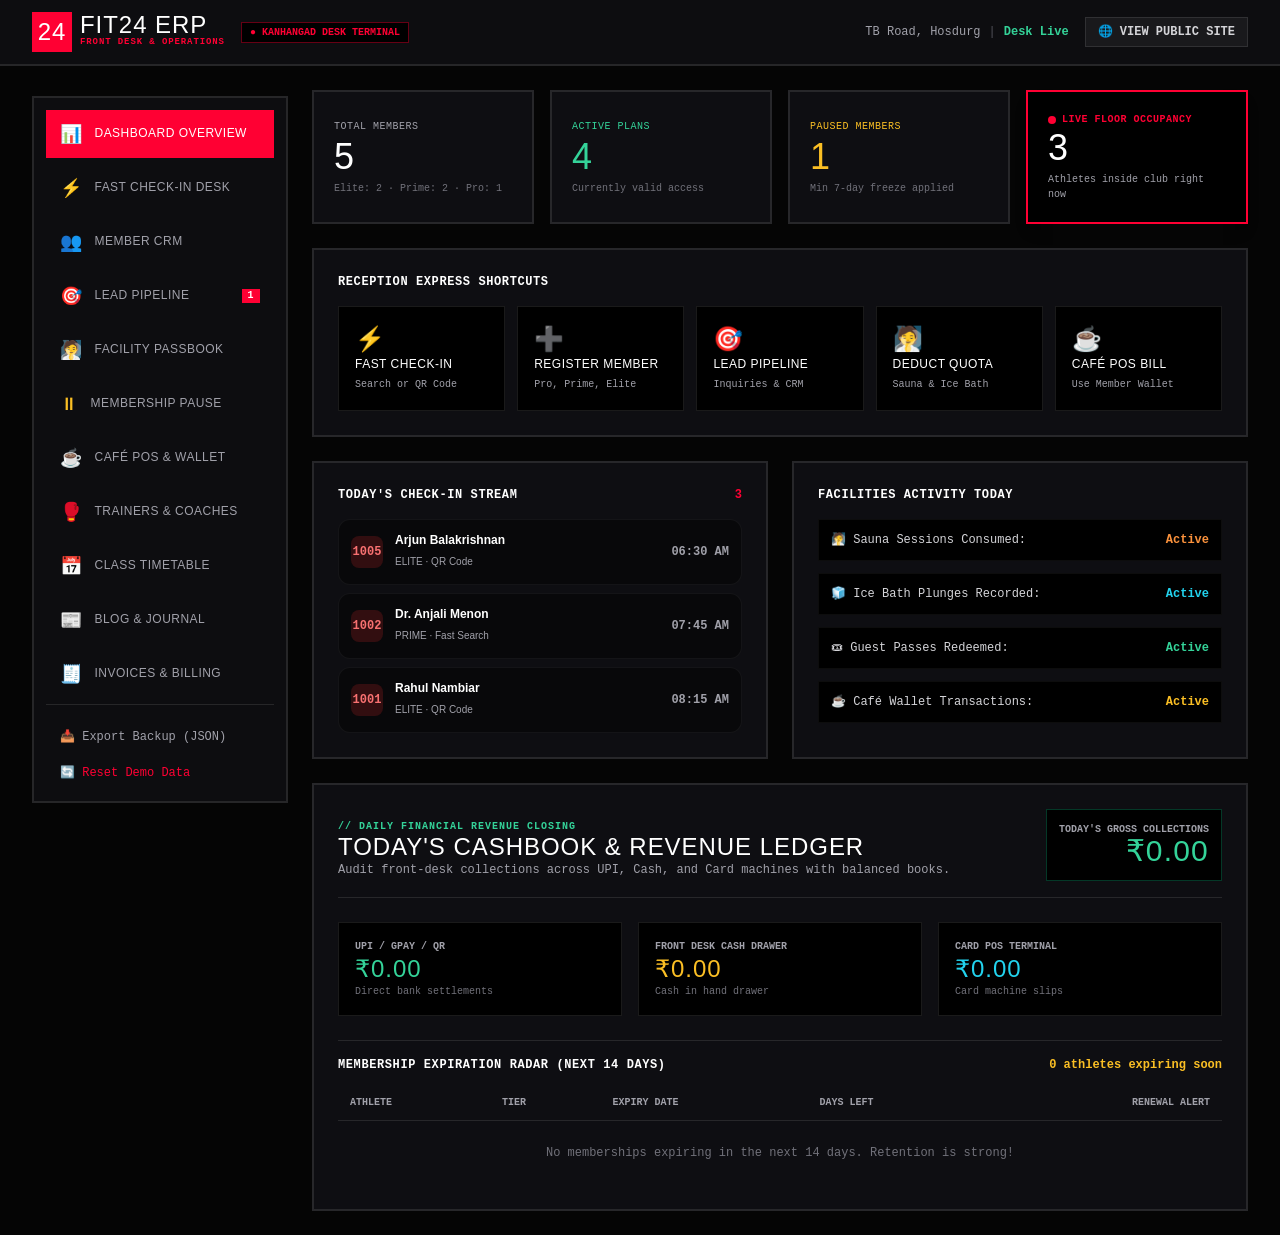
==== admin.html @ 52beb1c4 "feat: enterprise GMS modules with GST invoicing, member dossier, cashbook radar, and PWA" ====
<!DOCTYPE html>
<html lang="en">
<head>
  <meta charset="UTF-8">
  <meta name="viewport" content="width=device-width, initial-scale=1.0">
  <title>FIT24 Admin ERP | Front Desk & Client Management App</title>
  <!-- FIT24 Compiled Production Stylesheet (Gymbox Theme + Tailwind) -->
  <link rel="stylesheet" href="css/style.css">
</head>
<body class="bg-[#050505] text-zinc-100 antialiased selection:bg-[#ff0033] selection:text-white min-h-screen flex flex-col">

  <!-- TOP GYMBOX APP BAR -->
  <header class="bg-[#0d0d10] border-b-2 border-white/10 sticky top-0 z-40">
    <div class="max-w-7xl mx-auto px-4 sm:px-6 lg:px-8 h-16 flex items-center justify-between">
      
      <div class="flex items-center gap-4">
        <a href="admin.html" class="flex items-center gap-2 group">
          <div class="w-10 h-10 bg-[#ff0033] flex items-center justify-center font-gymbox text-2xl text-white group-hover:bg-white group-hover:text-black transition-all">
            24
          </div>
          <div>
            <span class="text-2xl font-gymbox tracking-wider text-white">FIT24 ERP</span>
            <span class="text-[9px] font-mono uppercase tracking-widest text-[#ff0033] block -mt-1 font-bold">FRONT DESK & OPERATIONS</span>
          </div>
        </a>
        <span class="hidden md:inline px-2 py-0.5 bg-black border border-[#ff0033]/40 text-[#ff0033] text-[10px] font-mono font-bold uppercase">
          ● KANHANGAD DESK TERMINAL
        </span>
      </div>

      <div class="flex items-center gap-4">
        <div class="hidden sm:flex items-center gap-2 text-xs font-mono text-zinc-400">
          <span>TB Road, Hosdurg</span>
          <span class="text-zinc-600">|</span>
          <span class="text-emerald-400 font-bold">Desk Live</span>
        </div>
        
        <a href="index.html" class="px-3 py-1.5 bg-white/5 hover:bg-[#ff0033] border border-white/10 text-xs font-mono font-bold uppercase text-zinc-300 hover:text-white transition-all flex items-center gap-1.5">
          <span>🌐 View Public Site</span>
        </a>
      </div>

    </div>
  </header>

  <!-- MAIN APP CONTAINER -->
  <div class="max-w-7xl mx-auto px-4 sm:px-6 lg:px-8 py-6 flex-1 w-full flex flex-col lg:flex-row gap-6">

    <!-- SIDEBAR NAVIGATION -->
    <aside class="w-full lg:w-64 flex-shrink-0">
      <div class="bg-[#0d0d10] border-2 border-white/10 p-3 space-y-1.5 sticky top-24">
        
        <button data-tab="tab-dashboard" class="admin-nav-btn w-full px-3.5 py-2.5 text-left text-xs font-gymbox text-base uppercase tracking-wider flex items-center gap-3 transition-all bg-[#ff0033] text-white">
          <span class="text-lg">📊</span>
          Dashboard Overview
        </button>

        <button data-tab="tab-checkin" class="admin-nav-btn w-full px-3.5 py-2.5 text-left text-xs font-gymbox text-base uppercase tracking-wider flex items-center gap-3 transition-all text-zinc-400 hover:bg-white/5 hover:text-white">
          <span class="text-lg text-emerald-400">⚡</span>
          Fast Check-In Desk
        </button>

        <button data-tab="tab-members" class="admin-nav-btn w-full px-3.5 py-2.5 text-left text-xs font-gymbox text-base uppercase tracking-wider flex items-center gap-3 transition-all text-zinc-400 hover:bg-white/5 hover:text-white">
          <span class="text-lg text-[#ff0033]">👥</span>
          Member CRM
        </button>

        <button data-tab="tab-leads" class="admin-nav-btn w-full px-3.5 py-2.5 text-left text-xs font-gymbox text-base uppercase tracking-wider flex items-center justify-between transition-all text-zinc-400 hover:bg-white/5 hover:text-white">
          <div class="flex items-center gap-3">
            <span class="text-lg text-rose-500">🎯</span>
            <span>Lead Pipeline</span>
          </div>
          <span id="nav-new-leads-badge" class="px-1.5 py-0.5 text-[10px] font-mono bg-[#ff0033] text-white font-bold hidden">0</span>
        </button>

        <button data-tab="tab-facilities" class="admin-nav-btn w-full px-3.5 py-2.5 text-left text-xs font-gymbox text-base uppercase tracking-wider flex items-center gap-3 transition-all text-zinc-400 hover:bg-white/5 hover:text-white">
          <span class="text-lg text-orange-400">🧖</span>
          Facility Passbook
        </button>

        <button data-tab="tab-pause" class="admin-nav-btn w-full px-3.5 py-2.5 text-left text-xs font-gymbox text-base uppercase tracking-wider flex items-center gap-3 transition-all text-zinc-400 hover:bg-white/5 hover:text-white">
          <span class="text-lg text-amber-400">⏸</span>
          Membership Pause
        </button>

        <button data-tab="tab-cafe" class="admin-nav-btn w-full px-3.5 py-2.5 text-left text-xs font-gymbox text-base uppercase tracking-wider flex items-center gap-3 transition-all text-zinc-400 hover:bg-white/5 hover:text-white">
          <span class="text-lg text-yellow-400">☕</span>
          Café POS & Wallet
        </button>

        <button data-tab="tab-trainers" class="admin-nav-btn w-full px-3.5 py-2.5 text-left text-xs font-gymbox text-base uppercase tracking-wider flex items-center gap-3 transition-all text-zinc-400 hover:bg-white/5 hover:text-white">
          <span class="text-lg text-red-500">🥊</span>
          Trainers & Coaches
        </button>

        <button data-tab="tab-classes" class="admin-nav-btn w-full px-3.5 py-2.5 text-left text-xs font-gymbox text-base uppercase tracking-wider flex items-center gap-3 transition-all text-zinc-400 hover:bg-white/5 hover:text-white">
          <span class="text-lg text-cyan-400">📅</span>
          Class Timetable
        </button>

        <button data-tab="tab-blog" class="admin-nav-btn w-full px-3.5 py-2.5 text-left text-xs font-gymbox text-base uppercase tracking-wider flex items-center gap-3 transition-all text-zinc-400 hover:bg-white/5 hover:text-white">
          <span class="text-lg text-purple-400">📰</span>
          Blog & Journal
        </button>

        <button data-tab="tab-invoices" class="admin-nav-btn w-full px-3.5 py-2.5 text-left text-xs font-gymbox text-base uppercase tracking-wider flex items-center gap-3 transition-all text-zinc-400 hover:bg-white/5 hover:text-white">
          <span class="text-lg text-emerald-400">🧾</span>
          Invoices & Billing
        </button>

        <div class="pt-4 border-t border-white/10 space-y-1">
          <button id="export-storage-btn" class="w-full px-3.5 py-2 text-left text-xs font-mono text-zinc-400 hover:text-white hover:bg-white/5 flex items-center gap-2">
            📥 Export Backup (JSON)
          </button>
          <button id="reset-storage-btn" class="w-full px-3.5 py-2 text-left text-xs font-mono text-[#ff0033] hover:text-white hover:bg-[#ff0033]/20 flex items-center gap-2">
            🔄 Reset Demo Data
          </button>
        </div>

      </div>
    </aside>

    <!-- MAIN CONTENT AREA -->
    <main class="flex-1 min-w-0">

      <!-- ================= 1. TAB: DASHBOARD OVERVIEW ================= -->
      <section id="tab-dashboard" class="admin-tab-panel space-y-6">
        
        <!-- Live Counters -->
        <div class="grid grid-cols-2 md:grid-cols-4 gap-4">
          <div class="bg-[#0e0e12] border-2 border-white/10 p-5">
            <span class="text-[10px] uppercase font-mono tracking-wider text-zinc-400">Total Members</span>
            <div id="metric-total-members" class="text-4xl font-gymbox text-white mt-1">0</div>
            <div id="metric-tier-breakdown" class="text-[10px] text-zinc-500 font-mono mt-2">Loading...</div>
          </div>

          <div class="bg-[#0e0e12] border-2 border-white/10 p-5">
            <span class="text-[10px] uppercase font-mono tracking-wider text-emerald-400">Active Plans</span>
            <div id="metric-active-members" class="text-4xl font-gymbox text-emerald-400 mt-1">0</div>
            <div class="text-[10px] text-zinc-500 font-mono mt-2">Currently valid access</div>
          </div>

          <div class="bg-[#0e0e12] border-2 border-white/10 p-5">
            <span class="text-[10px] uppercase font-mono tracking-wider text-amber-400">Paused Members</span>
            <div id="metric-paused-members" class="text-4xl font-gymbox text-amber-400 mt-1">0</div>
            <div class="text-[10px] text-zinc-500 font-mono mt-2">Min 7-day freeze applied</div>
          </div>

          <div class="bg-black border-2 border-[#ff0033] p-5 shadow-lg">
            <span class="text-[10px] uppercase font-mono tracking-wider text-[#ff0033] flex items-center gap-1.5 font-bold">
              <span class="w-2 h-2 rounded-full bg-[#ff0033] animate-ping"></span> Live Floor Occupancy
            </span>
            <div id="metric-live-occupancy" class="text-4xl font-gymbox text-white mt-1">0</div>
            <div class="text-[10px] text-zinc-400 font-mono mt-2">Athletes inside club right now</div>
          </div>
        </div>

        <!-- Quick Front Desk Actions -->
        <div class="bg-[#0e0e12] border-2 border-white/10 p-6">
          <h4 class="text-xs font-mono font-bold uppercase tracking-wider text-white mb-4">RECEPTION EXPRESS SHORTCUTS</h4>
          <div class="grid grid-cols-2 sm:grid-cols-5 gap-3">
            <button onclick="document.querySelector('[data-tab=tab-checkin]').click()" 
                    class="p-4 bg-black hover:bg-[#ff0033] border border-white/10 hover:border-[#ff0033] text-left transition-all group">
              <span class="text-2xl block mb-1">⚡</span>
              <span class="text-xs font-gymbox text-base uppercase text-white block">Fast Check-In</span>
              <span class="text-[10px] text-zinc-400 group-hover:text-white font-mono">Search or QR Code</span>
            </button>

            <button onclick="document.getElementById('open-add-member-modal').click()" 
                    class="p-4 bg-black hover:bg-[#ff0033] border border-white/10 hover:border-[#ff0033] text-left transition-all group">
              <span class="text-2xl block mb-1">➕</span>
              <span class="text-xs font-gymbox text-base uppercase text-white block">Register Member</span>
              <span class="text-[10px] text-zinc-400 group-hover:text-white font-mono">Pro, Prime, Elite</span>
            </button>

            <button onclick="document.querySelector('[data-tab=tab-leads]').click()" 
                    class="p-4 bg-black hover:bg-[#ff0033] border border-white/10 hover:border-[#ff0033] text-left transition-all group">
              <span class="text-2xl block mb-1">🎯</span>
              <span class="text-xs font-gymbox text-base uppercase text-white block">Lead Pipeline</span>
              <span class="text-[10px] text-zinc-400 group-hover:text-white font-mono">Inquiries & CRM</span>
            </button>

            <button onclick="document.querySelector('[data-tab=tab-facilities]').click()" 
                    class="p-4 bg-black hover:bg-[#ff0033] border border-white/10 hover:border-[#ff0033] text-left transition-all group">
              <span class="text-2xl block mb-1">🧖</span>
              <span class="text-xs font-gymbox text-base uppercase text-white block">Deduct Quota</span>
              <span class="text-[10px] text-zinc-400 group-hover:text-white font-mono">Sauna & Ice Bath</span>
            </button>

            <button onclick="document.querySelector('[data-tab=tab-cafe]').click()" 
                    class="p-4 bg-black hover:bg-[#ff0033] border border-white/10 hover:border-[#ff0033] text-left transition-all group">
              <span class="text-2xl block mb-1">☕</span>
              <span class="text-xs font-gymbox text-base uppercase text-white block">Café POS Bill</span>
              <span class="text-[10px] text-zinc-400 group-hover:text-white font-mono">Use Member Wallet</span>
            </button>
          </div>
        </div>

        <!-- Today's Activity Feed & Facility Counters -->
        <div class="grid grid-cols-1 md:grid-cols-2 gap-6">
          <div class="bg-[#0e0e12] border-2 border-white/10 p-6">
            <div class="flex items-center justify-between mb-4">
              <h4 class="text-xs font-mono font-bold uppercase tracking-wider text-white">TODAY'S CHECK-IN STREAM</h4>
              <span id="metric-today-checkins" class="text-xs font-mono font-bold text-[#ff0033]">0 entries</span>
            </div>
            <div id="dashboard-recent-feed" class="space-y-2">
              <!-- Rendered by admin.js -->
            </div>
          </div>

          <div class="bg-[#0e0e12] border-2 border-white/10 p-6">
            <h4 class="text-xs font-mono font-bold uppercase tracking-wider text-white mb-4">FACILITIES ACTIVITY TODAY</h4>
            <div class="space-y-3 font-mono text-xs">
              <div class="p-3 bg-black border border-white/5 flex items-center justify-between">
                <span class="text-zinc-300">🧖 Sauna Sessions Consumed:</span>
                <span class="font-bold text-orange-400">Active</span>
              </div>
              <div class="p-3 bg-black border border-white/5 flex items-center justify-between">
                <span class="text-zinc-300">🧊 Ice Bath Plunges Recorded:</span>
                <span class="font-bold text-cyan-400">Active</span>
              </div>
              <div class="p-3 bg-black border border-white/5 flex items-center justify-between">
                <span class="text-zinc-300">🎟 Guest Passes Redeemed:</span>
                <span class="font-bold text-emerald-400">Active</span>
              </div>
              <div class="p-3 bg-black border border-white/5 flex items-center justify-between">
                <span class="text-zinc-300">☕ Café Wallet Transactions:</span>
                <span class="font-bold text-amber-400">Active</span>
              </div>
            </div>
          </div>
        </div>

        <!-- DAILY CASHBOOK LEDGER & CHURN RADAR -->
        <div class="bg-[#0e0e12] border-2 border-white/10 p-6 space-y-6">
          <div class="flex flex-col sm:flex-row sm:items-center justify-between gap-4 border-b border-white/10 pb-4">
            <div>
              <span class="text-[10px] font-mono font-bold text-emerald-400 uppercase tracking-widest">// DAILY FINANCIAL REVENUE CLOSING</span>
              <h3 class="text-2xl font-gymbox text-white">TODAY'S CASHBOOK & REVENUE LEDGER</h3>
              <p class="text-xs text-zinc-400 font-mono mt-1">Audit front-desk collections across UPI, Cash, and Card machines with balanced books.</p>
            </div>
            <div class="bg-black border border-emerald-500/30 p-3 text-right">
              <span class="text-[10px] font-mono text-zinc-400 uppercase block font-bold">Today's Gross Collections</span>
              <span id="cashbook-today-gross" class="text-3xl font-gymbox text-emerald-400">₹0.00</span>
            </div>
          </div>

          <div class="grid grid-cols-1 sm:grid-cols-3 gap-4 font-mono">
            <div class="bg-black border border-white/10 p-4">
              <div class="text-[10px] uppercase text-zinc-400 font-bold">UPI / GPay / QR</div>
              <div id="cashbook-today-upi" class="text-2xl font-gymbox text-emerald-400 mt-1">₹0.00</div>
              <div class="text-[10px] text-zinc-500 mt-1">Direct bank settlements</div>
            </div>
            <div class="bg-black border border-white/10 p-4">
              <div class="text-[10px] uppercase text-zinc-400 font-bold">Front Desk Cash Drawer</div>
              <div id="cashbook-today-cash" class="text-2xl font-gymbox text-amber-400 mt-1">₹0.00</div>
              <div class="text-[10px] text-zinc-500 mt-1">Cash in hand drawer</div>
            </div>
            <div class="bg-black border border-white/10 p-4">
              <div class="text-[10px] uppercase text-zinc-400 font-bold">Card POS Terminal</div>
              <div id="cashbook-today-card" class="text-2xl font-gymbox text-cyan-400 mt-1">₹0.00</div>
              <div class="text-[10px] text-zinc-500 mt-1">Card machine slips</div>
            </div>
          </div>

          <!-- Membership Expiration Radar (Next 14 Days) -->
          <div class="pt-4 border-t border-white/10 space-y-3">
            <div class="flex items-center justify-between">
              <h4 class="text-xs font-mono font-bold uppercase tracking-wider text-white">MEMBERSHIP EXPIRATION RADAR (NEXT 14 DAYS)</h4>
              <span id="expiring-members-count" class="text-xs font-mono text-amber-400 font-bold">0 athletes expiring</span>
            </div>

            <div class="overflow-x-auto">
              <table class="w-full text-left font-mono">
                <thead>
                  <tr class="border-b border-white/10 text-[10px] uppercase text-zinc-400">
                    <th class="py-2.5 px-3">Athlete</th>
                    <th class="py-2.5 px-3">Tier</th>
                    <th class="py-2.5 px-3">Expiry Date</th>
                    <th class="py-2.5 px-3">Days Left</th>
                    <th class="py-2.5 px-3 text-right">Renewal Alert</th>
                  </tr>
                </thead>
                <tbody id="expiring-members-tbody">
                  <!-- Rendered dynamically by admin.js -->
                </tbody>
              </table>
            </div>
          </div>
        </div>

      </section>

      <!-- ================= 2. TAB: EXPRESS CHECK-IN DESK ================= -->
      <section id="tab-checkin" class="admin-tab-panel hidden space-y-6">
        <div class="bg-[#0e0e12] border-2 border-[#ff0033] p-6">
          <div class="flex flex-col md:flex-row md:items-center justify-between gap-4 mb-6">
            <div>
              <span class="text-[10px] font-mono font-bold text-[#ff0033] uppercase">// RECEPTION ENTRY DESK</span>
              <h3 class="text-3xl font-gymbox text-white">EXPRESS ATHLETE CHECK-IN</h3>
            </div>
            <div class="flex items-center gap-2">
              <button id="open-camera-scanner-btn" onclick="window.openCameraScanner()" class="px-4 py-2.5 bg-[#ff0033] hover:bg-white hover:text-black text-xs font-mono font-bold uppercase transition-all flex items-center gap-1.5 text-white">
                <span>📷</span> Live Camera Scan
              </button>
              <button id="simulate-qr-btn" class="px-4 py-2.5 bg-black hover:bg-white hover:text-black border border-white/20 text-xs font-mono font-bold uppercase transition-all">
                ⚡ Quick Code Scan
              </button>
            </div>
          </div>

          <div class="relative mb-4">
            <input id="checkin-search-input" type="text" placeholder="Search by Athlete Name, Phone Number, or Code (e.g. F24-1001)..." 
                   class="w-full bg-black border-2 border-white/20 px-5 py-4 text-base text-white focus:outline-none focus:border-[#ff0033] font-mono">
            <div id="checkin-suggestions" class="absolute top-full left-0 right-0 mt-2 bg-[#121217] border-2 border-white/20 z-20 max-h-60 overflow-y-auto hidden"></div>
          </div>

          <div id="checkin-preview-card" class="hidden mb-4"></div>

          <button id="do-checkin-btn" class="w-full py-4 bg-[#ff0033] hover:bg-white hover:text-black font-gymbox text-2xl uppercase tracking-wider text-white transition-all">
            LOG ATHLETE ENTRY & CHECK IN
          </button>
        </div>

        <!-- Today's Attendance Table -->
        <div class="bg-[#0e0e12] border-2 border-white/10 p-6">
          <div class="flex items-center justify-between mb-4">
            <h4 class="text-xs font-mono font-bold uppercase tracking-wider text-white">TODAY'S VISITOR LOG</h4>
            <span class="text-xs text-zinc-500 font-mono">Auto-timestamped entry</span>
          </div>

          <div class="overflow-x-auto">
            <table class="w-full text-left font-mono">
              <thead>
                <tr class="border-b border-white/10 text-[10px] uppercase text-zinc-400">
                  <th class="py-3 px-4">Member ID</th>
                  <th class="py-3 px-4">Name</th>
                  <th class="py-3 px-4">Tier</th>
                  <th class="py-3 px-4">Check-In Time</th>
                  <th class="py-3 px-4">Method</th>
                  <th class="py-3 px-4 text-right">Floor Status</th>
                </tr>
              </thead>
              <tbody id="attendance-log-tbody">
                <!-- Rendered by admin.js -->
              </tbody>
            </table>
          </div>
        </div>
      </section>

      <!-- ================= 3. TAB: MEMBER CRM ================= -->
      <section id="tab-members" class="admin-tab-panel hidden space-y-6">
        <div class="bg-[#0e0e12] border-2 border-white/10 p-6">
          <div class="flex flex-col sm:flex-row sm:items-center justify-between gap-4 mb-6">
            <div>
              <span class="text-[10px] font-mono font-bold text-[#ff0033] uppercase">// CLIENT DATABASE & CRM</span>
              <h3 class="text-3xl font-gymbox text-white">MEMBER DIRECTORY</h3>
            </div>
            <button id="open-add-member-modal" class="px-5 py-2.5 bg-[#ff0033] hover:bg-white hover:text-black font-gymbox text-base uppercase text-white transition-all">
              ➕ Add New Member
            </button>
          </div>

          <!-- Filters -->
          <div class="grid grid-cols-1 sm:grid-cols-3 gap-3 mb-6">
            <input id="member-table-search" type="text" placeholder="Search by name, phone or code..." 
                   class="bg-black border border-white/20 p-2.5 text-xs text-white focus:outline-none focus:border-[#ff0033] font-mono">
            <select id="member-filter-tier" class="bg-black border border-white/20 p-2.5 text-xs text-white focus:outline-none focus:border-[#ff0033] font-mono">
              <option value="ALL">All Tiers (Pro, Prime, Elite)</option>
              <option value="ELITE">Elite Tier</option>
              <option value="PRIME">Prime Tier</option>
              <option value="PRO">Pro Tier</option>
            </select>
            <select id="member-filter-status" class="bg-black border border-white/20 p-2.5 text-xs text-white focus:outline-none focus:border-[#ff0033] font-mono">
              <option value="ALL">All Statuses</option>
              <option value="ACTIVE">Active</option>
              <option value="PAUSED">Paused</option>
            </select>
          </div>

          <!-- Table -->
          <div class="overflow-x-auto">
            <table class="w-full text-left font-mono">
              <thead>
                <tr class="border-b border-white/10 text-[10px] uppercase text-zinc-400">
                  <th class="py-3 px-4">Code</th>
                  <th class="py-3 px-4">Athlete Info</th>
                  <th class="py-3 px-4">Plan Tier</th>
                  <th class="py-3 px-4">Validity</th>
                  <th class="py-3 px-4">Facility Quotas</th>
                  <th class="py-3 px-4">Café Wallet</th>
                  <th class="py-3 px-4">Status</th>
                  <th class="py-3 px-4 text-right">Actions</th>
                </tr>
              </thead>
              <tbody id="members-table-tbody">
                <!-- Rendered by admin.js -->
              </tbody>
            </table>
          </div>
        </div>
      </section>

      <!-- ================= 4. TAB: FACILITY PASSBOOK ================= -->
      <section id="tab-facilities" class="admin-tab-panel hidden space-y-6">
        <div class="bg-[#0e0e12] border-2 border-white/10 p-6">
          <div class="mb-6">
            <span class="text-[10px] font-mono font-bold text-orange-400 uppercase">// RECOVERY CONSUMPTION TRACKER</span>
            <h3 class="text-3xl font-gymbox text-white">FACILITY QUOTA DEDUCTION</h3>
            <p class="text-xs text-zinc-400 font-mono mt-1">
              Deduct Finnish Sauna, Ice Bath plunges, or complimentary Guest Passes against the member's allotted tier quota.
            </p>
          </div>

          <div class="grid grid-cols-1 md:grid-cols-3 gap-4 mb-6 font-mono">
            <div>
              <label class="block text-xs font-bold text-zinc-300 uppercase mb-1">Select Member</label>
              <select id="facility-member-select" class="w-full bg-black border border-white/20 p-2.5 text-xs text-white focus:border-[#ff0033]">
                <option value="">-- Choose Member --</option>
              </select>
            </div>

            <div>
              <label class="block text-xs font-bold text-zinc-300 uppercase mb-1">Facility Service</label>
              <select id="facility-type-select" class="w-full bg-black border border-white/20 p-2.5 text-xs text-white focus:border-[#ff0033]">
                <option value="Sauna">🧖 Finnish Sauna (Heat Therapy)</option>
                <option value="Ice Bath">🧊 Ice Bath (Sub-Zero Plunge)</option>
                <option value="Guest Pass">🎟 Complimentary Guest Pass</option>
                <option value="PT Session">🥊 Personal Training (PT Session)</option>
              </select>
            </div>

            <div>
              <label class="block text-xs font-bold text-zinc-300 uppercase mb-1">Front Desk Staff Notes</label>
              <input id="facility-staff-notes" type="text" placeholder="e.g. 20-min session logged" 
                     class="w-full bg-black border border-white/20 p-2.5 text-xs text-white focus:border-[#ff0033]">
            </div>
          </div>

          <button id="deduct-facility-btn" class="w-full py-4 bg-orange-600 hover:bg-white hover:text-black text-white font-gymbox text-xl uppercase transition-all">
            CONFIRM & DEDUCT 1 SESSION FROM MEMBER QUOTA
          </button>
        </div>

        <div class="bg-[#0e0e12] border-2 border-white/10 p-6">
          <h4 class="text-xs font-mono font-bold uppercase tracking-wider text-white mb-4">FACILITY USAGE AUDIT TRAIL</h4>
          <div class="overflow-x-auto">
            <table class="w-full text-left font-mono">
              <thead>
                <tr class="border-b border-white/10 text-[10px] uppercase text-zinc-400">
                  <th class="py-3 px-4">Member ID</th>
                  <th class="py-3 px-4">Name</th>
                  <th class="py-3 px-4">Facility Used</th>
                  <th class="py-3 px-4">Timestamp</th>
                  <th class="py-3 px-4">Remaining Quota</th>
                  <th class="py-3 px-4">Staff Stamp</th>
                </tr>
              </thead>
              <tbody id="facility-logs-tbody">
                <!-- Rendered by admin.js -->
              </tbody>
            </table>
          </div>
        </div>
      </section>

      <!-- ================= 5. TAB: MEMBERSHIP PAUSE ENGINE ================= -->
      <section id="tab-pause" class="admin-tab-panel hidden space-y-6">
        <div class="bg-[#0e0e12] border-2 border-white/10 p-6">
          <div class="mb-6">
            <span class="text-[10px] font-mono font-bold text-amber-400 uppercase">// BROCHURE PAUSE RULES ENGINE</span>
            <h3 class="text-3xl font-gymbox text-white">MEMBERSHIP FREEZE / PAUSE</h3>
            <p class="text-xs text-zinc-400 font-mono mt-1">
              Minimum 7 days per pause. Only plans of 3 months or more eligible. Maximum 2 split blocks allowed.
            </p>
          </div>

          <div class="grid grid-cols-1 md:grid-cols-3 gap-4 mb-6 font-mono">
            <div>
              <label class="block text-xs font-bold text-zinc-300 uppercase mb-1">Select Member</label>
              <select id="pause-member-select" class="w-full bg-black border border-white/20 p-2.5 text-xs text-white focus:border-[#ff0033]">
                <option value="">-- Choose Member --</option>
              </select>
            </div>

            <div>
              <label class="block text-xs font-bold text-zinc-300 uppercase mb-1">Pause Days</label>
              <input id="pause-days-input" type="number" min="7" max="60" value="7" 
                     class="w-full bg-black border border-white/20 p-2.5 text-xs text-white focus:border-[#ff0033]">
              <span class="text-[10px] text-zinc-500">Min 7 days required</span>
            </div>

            <div>
              <label class="block text-xs font-bold text-zinc-300 uppercase mb-1">Reason for Pause</label>
              <input id="pause-reason-input" type="text" placeholder="e.g. Traveling / Medical" 
                     class="w-full bg-black border border-white/20 p-2.5 text-xs text-white focus:border-[#ff0033]">
            </div>
          </div>

          <div class="flex gap-3">
            <button id="apply-pause-btn" class="flex-1 py-3.5 bg-amber-600 hover:bg-white hover:text-black text-white font-gymbox text-xl uppercase transition-all">
              APPLY FREEZE (EXTEND EXPIRY)
            </button>
            <button id="resume-pause-btn" class="px-6 py-3.5 bg-white/10 hover:bg-emerald-600 text-white font-mono font-bold text-xs uppercase transition-all">
              Resume Member Early
            </button>
          </div>
        </div>

        <div class="bg-[#0e0e12] border-2 border-white/10 p-6">
          <h4 class="text-xs font-mono font-bold uppercase tracking-wider text-amber-400 mb-4">CURRENTLY FROZEN PLANS</h4>
          <div id="active-pauses-list" class="space-y-3 font-mono"></div>
        </div>
      </section>

      <!-- ================= 6. TAB: CAFÉ POS & WALLET ================= -->
      <section id="tab-cafe" class="admin-tab-panel hidden space-y-6">
        <div class="bg-[#0e0e12] border-2 border-white/10 p-6">
          <div class="mb-6">
            <span class="text-[10px] font-mono font-bold text-yellow-400 uppercase">// NUTRITION FUEL BAR POS</span>
            <h3 class="text-3xl font-gymbox text-white">CAFÉ BILLING & REWARD WALLET</h3>
            <p class="text-xs text-zinc-400 font-mono mt-1">
              Tier discounts applied: 10% for Prime, 15% for Elite. Deduct directly from complimentary signup wallet credits.
            </p>
          </div>

          <div class="grid grid-cols-1 md:grid-cols-3 gap-4 mb-4 font-mono">
            <div>
              <label class="block text-xs font-bold text-zinc-300 uppercase mb-1">Select Member</label>
              <select id="cafe-member-select" class="w-full bg-black border border-white/20 p-2.5 text-xs text-white focus:border-[#ff0033]">
                <option value="">-- Choose Member --</option>
              </select>
            </div>

            <div>
              <label class="block text-xs font-bold text-zinc-300 uppercase mb-1">Gross Bill Amount (₹)</label>
              <input id="cafe-gross-bill" type="number" placeholder="e.g. 360" 
                     class="w-full bg-black border border-white/20 p-2.5 text-xs text-white focus:border-[#ff0033]">
            </div>

            <div>
              <label class="block text-xs font-bold text-zinc-300 uppercase mb-1">Order Notes</label>
              <input id="cafe-order-notes" type="text" placeholder="e.g. Double Hydro-Whey Shake" 
                     class="w-full bg-black border border-white/20 p-2.5 text-xs text-white focus:border-[#ff0033]">
            </div>
          </div>

          <div id="cafe-bill-preview" class="mb-4"></div>

          <div class="flex items-center gap-3 mb-6 p-3 bg-black border border-white/10">
            <input type="checkbox" id="cafe-pay-wallet-checkbox" checked class="w-4 h-4 text-[#ff0033]">
            <label for="cafe-pay-wallet-checkbox" class="text-xs font-mono font-bold text-zinc-300">
              Pay using FIT24 Complimentary Wallet Credits (Uncheck for Cash / UPI direct)
            </label>
          </div>

          <button id="cafe-charge-btn" class="w-full py-4 bg-yellow-400 hover:bg-white hover:text-black text-black font-gymbox text-2xl uppercase transition-all">
            CHARGE CAFÉ BILL & ISSUE RECEIPT
          </button>
        </div>

        <div class="bg-[#0e0e12] border-2 border-white/10 p-6">
          <h4 class="text-xs font-mono font-bold uppercase tracking-wider text-white mb-4">CAFÉ SALES LEDGER</h4>
          <div class="overflow-x-auto">
            <table class="w-full text-left font-mono">
              <thead>
                <tr class="border-b border-white/10 text-[10px] uppercase text-zinc-400">
                  <th class="py-3 px-4">Member ID</th>
                  <th class="py-3 px-4">Name</th>
                  <th class="py-3 px-4">Items</th>
                  <th class="py-3 px-4">Gross</th>
                  <th class="py-3 px-4">Discount</th>
                  <th class="py-3 px-4">Net Paid</th>
                  <th class="py-3 px-4">Mode</th>
                  <th class="py-3 px-4">Timestamp</th>
                </tr>
              </thead>
              <tbody id="cafe-logs-tbody">
                <!-- Rendered by admin.js -->
              </tbody>
            </table>
          </div>
        </div>
      </section>

      <!-- ================= 7. TAB: LEAD PIPELINE CRM ================= -->
      <section id="tab-leads" class="admin-tab-panel hidden space-y-6">
        
        <!-- Top Metrics & Header -->
        <div class="bg-[#0e0e12] border-2 border-white/10 p-6">
          <div class="flex flex-col sm:flex-row sm:items-center justify-between gap-4 mb-6">
            <div>
              <span class="text-[10px] font-mono font-bold text-rose-500 uppercase tracking-widest">// PROSPECT PIPELINE & CONVERSION CRM</span>
              <h3 class="text-3xl font-gymbox text-white">ATHLETE LEAD PIPELINE</h3>
              <p class="text-xs text-zinc-400 font-mono mt-1">
                Real-time capture of VIP tour requests, walk-in inquiries & WhatsApp chats. 1-Click convert into active members.
              </p>
            </div>
            <div class="flex items-center gap-2">
              <button id="open-add-lead-modal" class="px-5 py-2.5 bg-[#ff0033] hover:bg-white hover:text-black font-gymbox text-base uppercase text-white transition-all flex items-center gap-2">
                <span>➕</span> Add Walk-In Lead
              </button>
            </div>
          </div>

          <!-- Lead Pipeline KPI Badges -->
          <div class="grid grid-cols-2 md:grid-cols-4 gap-4 mb-6">
            <div class="bg-black border border-white/10 p-4">
              <div class="text-[10px] uppercase font-mono text-zinc-400">Total Inquiries</div>
              <div id="metric-total-leads" class="text-3xl font-gymbox text-white mt-1">0</div>
              <div class="text-[10px] font-mono text-zinc-500 mt-1">All recorded leads</div>
            </div>
            <div class="bg-black border border-rose-500/30 p-4">
              <div class="text-[10px] uppercase font-mono text-rose-400 flex items-center justify-between">
                <span>New / Uncontacted</span>
                <span class="w-2 h-2 rounded-full bg-[#ff0033] animate-pulse"></span>
              </div>
              <div id="metric-new-leads" class="text-3xl font-gymbox text-rose-400 mt-1">0</div>
              <div class="text-[10px] font-mono text-zinc-500 mt-1">Needs front desk reply</div>
            </div>
            <div class="bg-black border border-cyan-500/30 p-4">
              <div class="text-[10px] uppercase font-mono text-cyan-400">Tours Scheduled</div>
              <div id="metric-tours-leads" class="text-3xl font-gymbox text-cyan-400 mt-1">0</div>
              <div class="text-[10px] font-mono text-zinc-500 mt-1">VIP visits booked</div>
            </div>
            <div class="bg-black border border-emerald-500/30 p-4">
              <div class="text-[10px] uppercase font-mono text-emerald-400">Converted Members</div>
              <div id="metric-converted-leads" class="text-3xl font-gymbox text-emerald-400 mt-1">0</div>
              <div id="metric-conversion-rate" class="text-[10px] font-mono text-emerald-500/80 mt-1">0% conversion rate</div>
            </div>
          </div>

          <!-- Filter & Search Bar -->
          <div class="grid grid-cols-1 sm:grid-cols-3 gap-3">
            <div class="relative">
              <input id="lead-table-search" type="text" placeholder="Search by name, phone, email, notes..." 
                     class="w-full bg-black border border-white/20 p-2.5 text-xs text-white focus:outline-none focus:border-[#ff0033] font-mono">
            </div>
            <select id="lead-filter-status" class="bg-black border border-white/20 p-2.5 text-xs text-white focus:outline-none focus:border-[#ff0033] font-mono">
              <option value="ALL">All Statuses</option>
              <option value="New">Status: New</option>
              <option value="Contacted">Status: Contacted</option>
              <option value="Tour Scheduled">Status: Tour Scheduled</option>
              <option value="Trial Attended">Status: Trial Attended</option>
              <option value="Converted">Status: Converted ★</option>
              <option value="Lost">Status: Lost</option>
            </select>
            <select id="lead-filter-source" class="bg-black border border-white/20 p-2.5 text-xs text-white focus:outline-none focus:border-[#ff0033] font-mono">
              <option value="ALL">All Acquisition Channels</option>
              <option value="Website VIP Tour">Website VIP Tour</option>
              <option value="Walk-In Front Desk">Walk-In Front Desk</option>
              <option value="WhatsApp Club Desk">WhatsApp Club Desk</option>
              <option value="Instagram / Social">Instagram / Social</option>
              <option value="Referral">Member Referral</option>
            </select>
          </div>
        </div>

        <!-- Leads Table Card -->
        <div class="bg-[#0e0e12] border-2 border-white/10 p-6">
          <div class="flex items-center justify-between mb-4">
            <h4 class="text-xs font-mono font-bold uppercase tracking-wider text-white">ATHLETE PROSPECT PIPELINE</h4>
            <span id="lead-table-count" class="text-xs text-zinc-500 font-mono">0 prospects loaded</span>
          </div>

          <div class="overflow-x-auto">
            <table class="w-full text-left font-mono">
              <thead>
                <tr class="border-b border-white/10 text-[10px] uppercase text-zinc-400">
                  <th class="py-3 px-4">Prospect</th>
                  <th class="py-3 px-4">Contact Info</th>
                  <th class="py-3 px-4">Target Plan / Interest</th>
                  <th class="py-3 px-4">Channel</th>
                  <th class="py-3 px-4">Pipeline Stage</th>
                  <th class="py-3 px-4">Notes & Preferences</th>
                  <th class="py-3 px-4 text-right">Actions</th>
                </tr>
              </thead>
              <tbody id="leads-table-tbody">
                <!-- Rendered dynamically by admin.js -->
              </tbody>
            </table>
          </div>
        </div>

      </section>

      <!-- ================= 8. TAB: TRAINER ROSTER & PROFILES ================= -->
      <section id="tab-trainers" class="admin-tab-panel hidden space-y-6">
        <div class="bg-[#0e0e12] border-2 border-white/10 p-6">
          <div class="flex flex-col sm:flex-row sm:items-center justify-between gap-4 mb-6">
            <div>
              <span class="text-[10px] font-mono font-bold text-red-500 uppercase tracking-widest">// COACH ROSTER & SPECIALIST DIRECTORY</span>
              <h3 class="text-3xl font-gymbox text-white">TRAINER PROFILE MANAGEMENT</h3>
              <p class="text-xs text-zinc-400 font-mono mt-1">
                Manage master drillmasters, credentials, certifications, photos, and public website showcase.
              </p>
            </div>
            <button id="open-add-trainer-btn" class="px-5 py-2.5 bg-[#ff0033] hover:bg-white hover:text-black font-gymbox text-base uppercase text-white transition-all flex items-center gap-2">
              <span>➕</span> Add New Trainer
            </button>
          </div>

          <!-- Top KPI Metrics -->
          <div class="grid grid-cols-2 md:grid-cols-3 gap-4 mb-6">
            <div class="bg-black border border-white/10 p-4">
              <div class="text-[10px] uppercase font-mono text-zinc-400">Total Coaches</div>
              <div id="metric-total-trainers" class="text-3xl font-gymbox text-white mt-1">0</div>
              <div class="text-[10px] font-mono text-zinc-500 mt-1">Active roster directory</div>
            </div>
            <div class="bg-black border border-emerald-500/30 p-4">
              <div class="text-[10px] uppercase font-mono text-emerald-400">Active On Floor</div>
              <div id="metric-active-trainers" class="text-3xl font-gymbox text-emerald-400 mt-1">0</div>
              <div class="text-[10px] font-mono text-zinc-500 mt-1">Available for PT & classes</div>
            </div>
            <div class="bg-black border border-red-500/30 p-4 col-span-2 md:col-span-1">
              <div class="text-[10px] uppercase font-mono text-[#ff0033]">Disciplines Covered</div>
              <div id="metric-specialties-count" class="text-3xl font-gymbox text-[#ff0033] mt-1">0</div>
              <div class="text-[10px] font-mono text-zinc-500 mt-1">Combat, Strength, Physio, Ladies</div>
            </div>
          </div>

          <!-- Filter & Search Bar -->
          <div class="grid grid-cols-1 sm:grid-cols-2 gap-3">
            <input id="trainer-search-input" type="text" placeholder="Search coach by name, title, or specialty..." 
                   class="w-full bg-black border border-white/20 p-2.5 text-xs text-white focus:outline-none focus:border-[#ff0033] font-mono">
            <select id="trainer-status-filter" class="bg-black border border-white/20 p-2.5 text-xs text-white focus:outline-none focus:border-[#ff0033] font-mono">
              <option value="ALL">All Coaches (Active & Inactive)</option>
              <option value="ACTIVE" selected>Active On Floor</option>
              <option value="INACTIVE">Inactive / On Leave</option>
            </select>
          </div>
        </div>

        <!-- Trainers Table -->
        <div class="bg-[#0e0e12] border-2 border-white/10 p-6">
          <div class="flex items-center justify-between mb-4">
            <h4 class="text-xs font-mono font-bold uppercase tracking-wider text-white">COACHES & DRILLMASTERS DIRECTORY</h4>
            <span id="trainer-table-count" class="text-xs text-zinc-500 font-mono">0 coaches listed</span>
          </div>

          <div class="overflow-x-auto">
            <table class="w-full text-left font-mono">
              <thead>
                <tr class="border-b border-white/10 text-[10px] uppercase text-zinc-400">
                  <th class="py-3 px-4">Coach Profile</th>
                  <th class="py-3 px-4">Title & Badge</th>
                  <th class="py-3 px-4">Specialty & Expertise</th>
                  <th class="py-3 px-4">Bio & Philosophy</th>
                  <th class="py-3 px-4">Status</th>
                  <th class="py-3 px-4 text-right">Actions</th>
                </tr>
              </thead>
              <tbody id="trainers-table-tbody">
                <!-- Rendered dynamically by admin.js -->
              </tbody>
            </table>
          </div>
        </div>
      </section>

      <!-- ================= 9. TAB: GROUP CLASS SCHEDULE & TIMINGS ================= -->
      <section id="tab-classes" class="admin-tab-panel hidden space-y-6">
        <div class="bg-[#0e0e12] border-2 border-white/10 p-6">
          <div class="flex flex-col sm:flex-row sm:items-center justify-between gap-4 mb-6">
            <div>
              <span class="text-[10px] font-mono font-bold text-cyan-400 uppercase tracking-widest">// RING, MAT & FLOOR TIMETABLES</span>
              <h3 class="text-3xl font-gymbox text-white">GROUP CLASS TIMING & ROSTER SETTING</h3>
              <p class="text-xs text-zinc-400 font-mono mt-1">
                Configure weekly sessions, start times, assigned coaches, intensity and ladies-only flags for all classes.
              </p>
            </div>
            <button id="open-add-class-btn" class="px-5 py-2.5 bg-[#ff0033] hover:bg-white hover:text-black font-gymbox text-base uppercase text-white transition-all flex items-center gap-2">
              <span>➕</span> Schedule New Class
            </button>
          </div>

          <!-- Top KPI Metrics -->
          <div class="grid grid-cols-2 md:grid-cols-4 gap-4 mb-6">
            <div class="bg-black border border-white/10 p-4">
              <div class="text-[10px] uppercase font-mono text-zinc-400">Weekly Sessions</div>
              <div id="metric-total-classes" class="text-3xl font-gymbox text-white mt-1">0</div>
              <div class="text-[10px] font-mono text-zinc-500 mt-1">Across Mon-Sat</div>
            </div>
            <div class="bg-black border border-amber-500/30 p-4">
              <div class="text-[10px] uppercase font-mono text-amber-400">Morning Slots</div>
              <div id="metric-morning-classes" class="text-3xl font-gymbox text-amber-400 mt-1">0</div>
              <div class="text-[10px] font-mono text-zinc-500 mt-1">06:00 AM - 10:00 AM</div>
            </div>
            <div class="bg-black border border-cyan-500/30 p-4">
              <div class="text-[10px] uppercase font-mono text-cyan-400">Evening Peak</div>
              <div id="metric-evening-classes" class="text-3xl font-gymbox text-cyan-400 mt-1">0</div>
              <div class="text-[10px] font-mono text-zinc-500 mt-1">05:00 PM - 09:30 PM</div>
            </div>
            <div class="bg-black border border-pink-500/30 p-4">
              <div class="text-[10px] uppercase font-mono text-pink-400">Ladies-Only Sessions</div>
              <div id="metric-ladies-classes" class="text-3xl font-gymbox text-pink-400 mt-1">0</div>
              <div class="text-[10px] font-mono text-zinc-500 mt-1">11:00 AM - 03:00 PM</div>
            </div>
          </div>

          <!-- Filter & Search Bar -->
          <div class="grid grid-cols-1 sm:grid-cols-3 gap-3">
            <input id="class-search-input" type="text" placeholder="Search class name or coach..." 
                   class="w-full bg-black border border-white/20 p-2.5 text-xs text-white focus:outline-none focus:border-[#ff0033] font-mono">
            <select id="class-day-filter" class="bg-black border border-white/20 p-2.5 text-xs text-white focus:outline-none focus:border-[#ff0033] font-mono">
              <option value="ALL">All Days</option>
              <option value="Mon">Monday</option>
              <option value="Tue">Tuesday</option>
              <option value="Wed">Wednesday</option>
              <option value="Thu">Thursday</option>
              <option value="Fri">Friday</option>
              <option value="Sat">Saturday</option>
            </select>
            <select id="class-cat-filter" class="bg-black border border-white/20 p-2.5 text-xs text-white focus:outline-none focus:border-[#ff0033] font-mono">
              <option value="ALL">All Categories</option>
              <option value="BOXING">Combat & Boxing</option>
              <option value="STRENGTH">Strength & Iron</option>
              <option value="HIIT">HIIT & HYROX</option>
              <option value="YOGA">Yoga & Mobility</option>
              <option value="LADIES">Ladies-Only 🌸</option>
            </select>
          </div>
        </div>

        <!-- Class Timetable Table -->
        <div class="bg-[#0e0e12] border-2 border-white/10 p-6">
          <div class="flex items-center justify-between mb-4">
            <h4 class="text-xs font-mono font-bold uppercase tracking-wider text-white">ACTIVE TIMETABLE ROSTER</h4>
            <span id="class-table-count" class="text-xs text-zinc-500 font-mono">0 sessions scheduled</span>
          </div>

          <div class="overflow-x-auto">
            <table class="w-full text-left font-mono">
              <thead>
                <tr class="border-b border-white/10 text-[10px] uppercase text-zinc-400">
                  <th class="py-3 px-4">Day & Timing</th>
                  <th class="py-3 px-4">Session Name</th>
                  <th class="py-3 px-4">Assigned Coach</th>
                  <th class="py-3 px-4">Discipline</th>
                  <th class="py-3 px-4">Intensity</th>
                  <th class="py-3 px-4">Ladies Access</th>
                  <th class="py-3 px-4 text-right">Actions</th>
                </tr>
              </thead>
              <tbody id="classes-table-tbody">
                <!-- Rendered dynamically by admin.js -->
              </tbody>
            </table>
          </div>
        </div>
      </section>

      <!-- ================= 10. TAB: BLOG & FIELD JOURNAL ================= -->
      <section id="tab-blog" class="admin-tab-panel hidden space-y-6">
        <div class="bg-[#0e0e12] border-2 border-white/10 p-6">
          <div class="flex flex-col sm:flex-row sm:items-center justify-between gap-4 mb-6">
            <div>
              <span class="text-[10px] font-mono font-bold text-purple-400 uppercase tracking-widest">// ATHLETIC INTEL & CONTENT MANAGEMENT</span>
              <h3 class="text-3xl font-gymbox text-white">BLOG & FIELD JOURNAL PUBLISHING</h3>
              <p class="text-xs text-zinc-400 font-mono mt-1">
                Draft, edit and publish recovery science guides, café nutrition breakdowns, and club news directly to the website.
              </p>
            </div>
            <button id="open-add-blog-btn" class="px-5 py-2.5 bg-[#ff0033] hover:bg-white hover:text-black font-gymbox text-base uppercase text-white transition-all flex items-center gap-2">
              <span>➕</span> Draft New Article
            </button>
          </div>

          <!-- Top KPI Metrics -->
          <div class="grid grid-cols-2 md:grid-cols-3 gap-4 mb-6">
            <div class="bg-black border border-white/10 p-4">
              <div class="text-[10px] uppercase font-mono text-zinc-400">Total Articles</div>
              <div id="metric-total-blogs" class="text-3xl font-gymbox text-white mt-1">0</div>
              <div class="text-[10px] font-mono text-zinc-500 mt-1">Field journal archive</div>
            </div>
            <div class="bg-black border border-emerald-500/30 p-4">
              <div class="text-[10px] uppercase font-mono text-emerald-400">Published Live</div>
              <div id="metric-published-blogs" class="text-3xl font-gymbox text-emerald-400 mt-1">0</div>
              <div class="text-[10px] font-mono text-zinc-500 mt-1">Visible on website</div>
            </div>
            <div class="bg-black border border-amber-500/30 p-4 col-span-2 md:col-span-1">
              <div class="text-[10px] uppercase font-mono text-amber-400">Drafts</div>
              <div id="metric-drafts-blogs" class="text-3xl font-gymbox text-amber-400 mt-1">0</div>
              <div class="text-[10px] font-mono text-zinc-500 mt-1">In review / unpublished</div>
            </div>
          </div>

          <!-- Filter & Search Bar -->
          <div class="grid grid-cols-1 sm:grid-cols-3 gap-3">
            <input id="blog-search-input" type="text" placeholder="Search articles by title or keyword..." 
                   class="w-full bg-black border border-white/20 p-2.5 text-xs text-white focus:outline-none focus:border-[#ff0033] font-mono">
            <select id="blog-cat-filter" class="bg-black border border-white/20 p-2.5 text-xs text-white focus:outline-none focus:border-[#ff0033] font-mono">
              <option value="ALL">All Categories</option>
              <option value="Recovery Science">Recovery Science</option>
              <option value="Community & Wellness">Community & Wellness</option>
              <option value="Nutrition & Fuel">Nutrition & Fuel</option>
              <option value="Club Intel">Club Intel</option>
            </select>
            <select id="blog-status-filter" class="bg-black border border-white/20 p-2.5 text-xs text-white focus:outline-none focus:border-[#ff0033] font-mono">
              <option value="ALL">All Statuses</option>
              <option value="PUBLISHED">Published Live</option>
              <option value="DRAFT">Draft Only</option>
            </select>
          </div>
        </div>

        <!-- Blog Posts Table -->
        <div class="bg-[#0e0e12] border-2 border-white/10 p-6">
          <div class="flex items-center justify-between mb-4">
            <h4 class="text-xs font-mono font-bold uppercase tracking-wider text-white">FIELD JOURNAL ARTICLES</h4>
            <span id="blog-table-count" class="text-xs text-zinc-500 font-mono">0 articles listed</span>
          </div>

          <div class="overflow-x-auto">
            <table class="w-full text-left font-mono">
              <thead>
                <tr class="border-b border-white/10 text-[10px] uppercase text-zinc-400">
                  <th class="py-3 px-4">Cover & Title</th>
                  <th class="py-3 px-4">Topic Category</th>
                  <th class="py-3 px-4">Read Time</th>
                  <th class="py-3 px-4">Publication Status</th>
                  <th class="py-3 px-4">Date</th>
                  <th class="py-3 px-4 text-right">Actions</th>
                </tr>
              </thead>
              <tbody id="blog-table-tbody">
                <!-- Rendered dynamically by admin.js -->
              </tbody>
            </table>
          </div>
        </div>
      </section>

      <!-- ================= 11. TAB: GST TAX INVOICES & BILLING ================= -->
      <section id="tab-invoices" class="admin-tab-panel hidden space-y-6">
        <div class="bg-[#0e0e12] border-2 border-white/10 p-6">
          <div class="flex flex-col sm:flex-row sm:items-center justify-between gap-4 mb-6">
            <div>
              <span class="text-[10px] font-mono font-bold text-emerald-400 uppercase tracking-widest">// REVENUE, BILLING & GST TAX MEMOS</span>
              <h3 class="text-3xl font-gymbox text-white">GST TAX INVOICING & BILLING</h3>
              <p class="text-xs text-zinc-400 font-mono mt-1">
                Generate 18% GST compliant tax memos, print 80mm thermal receipts, and audit collections.
              </p>
            </div>
            <button id="open-add-invoice-btn" class="px-5 py-2.5 bg-emerald-600 hover:bg-white hover:text-black font-gymbox text-base uppercase text-white transition-all flex items-center gap-2">
              <span>🧾</span> Issue New Tax Invoice
            </button>
          </div>

          <!-- Top KPI Metrics -->
          <div class="grid grid-cols-2 md:grid-cols-4 gap-4 mb-6 font-mono">
            <div class="bg-black border border-white/10 p-4">
              <div class="text-[10px] uppercase text-zinc-400">Total Invoiced</div>
              <div id="metric-total-invoiced" class="text-3xl font-gymbox text-white mt-1">₹0.00</div>
              <div class="text-[10px] text-zinc-500 mt-1">All time gross billings</div>
            </div>
            <div class="bg-black border border-emerald-500/30 p-4">
              <div class="text-[10px] uppercase text-emerald-400">Taxable Value</div>
              <div id="metric-taxable-invoiced" class="text-3xl font-gymbox text-emerald-400 mt-1">₹0.00</div>
              <div class="text-[10px] text-zinc-500 mt-1">Base turnover</div>
            </div>
            <div class="bg-black border border-cyan-500/30 p-4">
              <div class="text-[10px] uppercase text-cyan-400">Total GST (18%)</div>
              <div id="metric-gst-invoiced" class="text-3xl font-gymbox text-cyan-400 mt-1">₹0.00</div>
              <div class="text-[10px] text-zinc-500 mt-1">CGST (9%) + SGST (9%)</div>
            </div>
            <div class="bg-black border border-yellow-500/30 p-4">
              <div class="text-[10px] uppercase text-yellow-400">Paid Invoices</div>
              <div id="metric-invoices-count" class="text-3xl font-gymbox text-yellow-400 mt-1">0</div>
              <div class="text-[10px] text-zinc-500 mt-1">Issued vouchers</div>
            </div>
          </div>

          <!-- Filter & Search Bar -->
          <div class="grid grid-cols-1 sm:grid-cols-3 gap-3 font-mono">
            <input id="invoice-search-input" type="text" placeholder="Search by member name, ID, or invoice #..." 
                   class="w-full bg-black border border-white/20 p-2.5 text-xs text-white focus:outline-none focus:border-emerald-500">
            <select id="invoice-payment-filter" class="bg-black border border-white/20 p-2.5 text-xs text-white focus:outline-none focus:border-emerald-500">
              <option value="ALL">All Payment Methods</option>
              <option value="UPI">UPI / GPay / PhonePe</option>
              <option value="Cash">Cash Drawer</option>
              <option value="Card">Card Machine POS</option>
            </select>
            <select id="invoice-tier-filter" class="bg-black border border-white/20 p-2.5 text-xs text-white focus:outline-none focus:border-emerald-500">
              <option value="ALL">All Membership Tiers</option>
              <option value="ELITE">Elite Tier</option>
              <option value="PRIME">Prime Tier</option>
              <option value="PRO">Pro Tier</option>
            </select>
          </div>
        </div>

        <!-- Invoices Table -->
        <div class="bg-[#0e0e12] border-2 border-white/10 p-6">
          <div class="flex items-center justify-between mb-4">
            <h4 class="text-xs font-mono font-bold uppercase tracking-wider text-white">ISSUED GST TAX INVOICES</h4>
            <span id="invoice-table-count" class="text-xs text-zinc-500 font-mono">0 invoices</span>
          </div>

          <div class="overflow-x-auto">
            <table class="w-full text-left font-mono">
              <thead>
                <tr class="border-b border-white/10 text-[10px] uppercase text-zinc-400">
                  <th class="py-3 px-4">Invoice # & Date</th>
                  <th class="py-3 px-4">Member Info</th>
                  <th class="py-3 px-4">Plan / Description</th>
                  <th class="py-3 px-4">Base Taxable</th>
                  <th class="py-3 px-4">GST (18%)</th>
                  <th class="py-3 px-4">Gross Total</th>
                  <th class="py-3 px-4">Paid Via</th>
                  <th class="py-3 px-4 text-right">Actions</th>
                </tr>
              </thead>
              <tbody id="invoices-table-tbody">
                <!-- Rendered dynamically by admin.js -->
              </tbody>
            </table>
          </div>
        </div>
      </section>

    </main>
  </div>

  <!-- ADD MEMBER MODAL -->
  <div id="add-member-modal" class="fixed inset-0 z-50 bg-black/90 backdrop-blur-md hidden flex items-center justify-center p-4">
    <div class="bg-[#0e0e12] border-2 border-[#ff0033] max-w-lg w-full p-6 relative max-h-[90vh] overflow-y-auto">
      <button onclick="document.getElementById('add-member-modal').classList.add('hidden')" class="absolute top-4 right-4 text-zinc-400 hover:text-white font-mono text-lg">✕</button>

      <div class="mb-5">
        <span class="text-[10px] font-mono font-bold text-[#ff0033] uppercase">// FRONT DESK ONBOARDING</span>
        <h3 class="text-3xl font-gymbox text-white">NEW MEMBER REGISTRATION</h3>
        <p class="text-xs font-mono text-zinc-400 mt-1">Assigns tier quotas, pause limits, and complimentary café credit automatically.</p>
      </div>

      <form id="add-member-form" class="space-y-4 font-mono">
        <div>
          <label class="block text-xs font-bold text-zinc-300 uppercase mb-1">Full Name</label>
          <input id="new-member-name" required type="text" placeholder="e.g. Arun Kumar"
                 class="w-full bg-black border border-white/20 p-2.5 text-xs text-white focus:border-[#ff0033]">
        </div>

        <div class="grid grid-cols-2 gap-3">
          <div>
            <label class="block text-xs font-bold text-zinc-300 uppercase mb-1">Mobile Number</label>
            <input id="new-member-phone" required type="tel" placeholder="+91 98470 12345"
                   class="w-full bg-black border border-white/20 p-2.5 text-xs text-white focus:border-[#ff0033]">
          </div>
          <div>
            <label class="block text-xs font-bold text-zinc-300 uppercase mb-1">Gender</label>
            <select id="new-member-gender" class="w-full bg-black border border-white/20 p-2.5 text-xs text-white focus:border-[#ff0033]">
              <option value="Male">Male</option>
              <option value="Female">Female</option>
              <option value="Other">Other</option>
            </select>
          </div>
        </div>

        <div>
          <label class="block text-xs font-bold text-zinc-300 uppercase mb-1">Email Address</label>
          <input id="new-member-email" type="email" placeholder="arun@example.com"
                 class="w-full bg-black border border-white/20 p-2.5 text-xs text-white focus:border-[#ff0033]">
        </div>

        <div class="grid grid-cols-2 gap-3">
          <div>
            <label class="block text-xs font-bold text-zinc-300 uppercase mb-1">Membership Tier</label>
            <select id="new-member-tier" class="w-full bg-black border border-white/20 p-2.5 text-xs text-white focus:border-[#ff0033]">
              <option value="ELITE">ELITE (VIP All-inclusive)</option>
              <option value="PRIME" selected>PRIME (Gym + Recovery)</option>
              <option value="PRO">PRO (Gym Only)</option>
            </select>
          </div>

          <div>
            <label class="block text-xs font-bold text-zinc-300 uppercase mb-1">Duration Length</label>
            <select id="new-member-duration" class="w-full bg-black border border-white/20 p-2.5 text-xs text-white focus:border-[#ff0033]">
              <option value="1">1 Month (No Pause)</option>
              <option value="3">3 Months (15d Pause)</option>
              <option value="6">6 Months (30d Pause)</option>
              <option value="12" selected>12 Months (45d Pause)</option>
              <option value="24">24 Months (60d Pause)</option>
            </select>
          </div>
        </div>

        <button type="submit" class="w-full py-4 bg-[#ff0033] hover:bg-white hover:text-black text-white font-gymbox text-2xl uppercase tracking-wider transition-all mt-4">
          REGISTER ATHLETE & ISSUE DIGITAL PASS
        </button>
      </form>
    </div>
  </div>

  <!-- ADD WALK-IN LEAD MODAL -->
  <div id="add-lead-modal" class="fixed inset-0 z-50 bg-black/90 backdrop-blur-md hidden flex items-center justify-center p-4">
    <div class="bg-[#0e0e12] border-2 border-rose-500 max-w-lg w-full p-6 relative max-h-[90vh] overflow-y-auto">
      <button onclick="document.getElementById('add-lead-modal').classList.add('hidden')" class="absolute top-4 right-4 text-zinc-400 hover:text-white font-mono text-lg">✕</button>

      <div class="mb-5">
        <span class="text-[10px] font-mono font-bold text-rose-500 uppercase tracking-widest">// PIPELINE INTAKE</span>
        <h3 class="text-3xl font-gymbox text-white">RECORD PROSPECT INQUIRY</h3>
        <p class="text-xs font-mono text-zinc-400 mt-1">Capture walk-in visitors, inbound phone calls, or social leads for fast WhatsApp follow-up.</p>
      </div>

      <form id="add-lead-form" class="space-y-4 font-mono">
        <div>
          <label class="block text-xs font-bold text-zinc-300 uppercase mb-1">Full Name</label>
          <input id="new-lead-name" required type="text" placeholder="e.g. Mohammed Farhan"
                 class="w-full bg-black border border-white/20 p-2.5 text-xs text-white focus:border-[#ff0033]">
        </div>

        <div class="grid grid-cols-2 gap-3">
          <div>
            <label class="block text-xs font-bold text-zinc-300 uppercase mb-1">WhatsApp / Phone</label>
            <input id="new-lead-phone" required type="tel" placeholder="+91 98470 54321"
                   class="w-full bg-black border border-white/20 p-2.5 text-xs text-white focus:border-[#ff0033]">
          </div>
          <div>
            <label class="block text-xs font-bold text-zinc-300 uppercase mb-1">Email (Optional)</label>
            <input id="new-lead-email" type="email" placeholder="farhan@example.com"
                   class="w-full bg-black border border-white/20 p-2.5 text-xs text-white focus:border-[#ff0033]">
          </div>
        </div>

        <div class="grid grid-cols-2 gap-3">
          <div>
            <label class="block text-xs font-bold text-zinc-300 uppercase mb-1">Target Discipline / Tier</label>
            <select id="new-lead-interest" class="w-full bg-black border border-white/20 p-2.5 text-xs text-white focus:border-[#ff0033]">
              <option value="PRIME (Gym + Recovery)">PRIME (Gym + Recovery)</option>
              <option value="ELITE (VIP All-inclusive)">ELITE (VIP All-inclusive)</option>
              <option value="PRO (Gym Only)">PRO (Gym Only)</option>
              <option value="Boxing & Combat Arena">Boxing & Combat Arena</option>
              <option value="Sauna & Ice Plunge Contrast">Sauna & Ice Plunge Contrast</option>
              <option value="Personal Coaching">Personal Coaching</option>
              <option value="General Club Tour">General Club Tour</option>
            </select>
          </div>
          <div>
            <label class="block text-xs font-bold text-zinc-300 uppercase mb-1">Inquiry Source</label>
            <select id="new-lead-source" class="w-full bg-black border border-white/20 p-2.5 text-xs text-white focus:border-[#ff0033]">
              <option value="Walk-In Front Desk">Walk-In Front Desk</option>
              <option value="WhatsApp Club Desk">WhatsApp Club Desk</option>
              <option value="Website VIP Tour">Website VIP Tour</option>
              <option value="Instagram / Social">Instagram / Social</option>
              <option value="Member Referral">Member Referral</option>
            </select>
          </div>
        </div>

        <div>
          <label class="block text-xs font-bold text-zinc-300 uppercase mb-1">Initial Status</label>
          <select id="new-lead-status" class="w-full bg-black border border-white/20 p-2.5 text-xs text-white focus:border-[#ff0033]">
            <option value="New" selected>New (Needs Outreach)</option>
            <option value="Contacted">Contacted</option>
            <option value="Tour Scheduled">Tour Scheduled</option>
            <option value="Trial Attended">Trial Attended</option>
          </select>
        </div>

        <div>
          <label class="block text-xs font-bold text-zinc-300 uppercase mb-1">Notes & Follow-up Details</label>
          <textarea id="new-lead-notes" rows="2" placeholder="e.g. Visiting on Sunday at 5 PM with colleague. Interested in 12-month deal."
                    class="w-full bg-black border border-white/20 p-2.5 text-xs text-white focus:border-[#ff0033]"></textarea>
        </div>

        <button type="submit" class="w-full py-4 bg-[#ff0033] hover:bg-white hover:text-black text-white font-gymbox text-2xl uppercase tracking-wider transition-all mt-4">
          RECORD IN LEAD PIPELINE
        </button>
      </form>
    </div>
  </div>

  <div id="admin-member-modal" class="fixed inset-0 z-50 bg-black/90 backdrop-blur-md hidden flex items-center justify-center p-4">
    <div id="admin-member-modal-content"></div>
  </div>

  <!-- TRAINER MODAL (ADD / EDIT) -->
  <div id="trainer-modal" class="fixed inset-0 z-50 bg-black/90 backdrop-blur-md hidden flex items-center justify-center p-4">
    <div class="bg-[#0e0e12] border-2 border-red-500 max-w-lg w-full p-6 relative max-h-[90vh] overflow-y-auto font-mono">
      <button onclick="document.getElementById('trainer-modal').classList.add('hidden')" class="absolute top-4 right-4 text-zinc-400 hover:text-white text-lg">✕</button>

      <div class="mb-5">
        <span class="text-[10px] font-bold text-red-500 uppercase tracking-widest">// DRILLMASTER CONFIGURATION</span>
        <h3 id="trainer-modal-title" class="text-3xl font-gymbox text-white">ADD COACH PROFILE</h3>
        <p class="text-xs text-zinc-400 mt-1">Configure trainer bio, specialty badges, credentials and floor status.</p>
      </div>

      <form id="trainer-form" class="space-y-4">
        <input type="hidden" id="trainer-form-id">
        <div>
          <label class="block text-xs font-bold text-zinc-300 uppercase mb-1">Coach Full Name</label>
          <input id="trainer-form-name" required type="text" placeholder="e.g. Rahul Menon"
                 class="w-full bg-black border border-white/20 p-2.5 text-xs text-white focus:border-[#ff0033]">
        </div>

        <div class="grid grid-cols-2 gap-3">
          <div>
            <label class="block text-xs font-bold text-zinc-300 uppercase mb-1">Title / Role</label>
            <input id="trainer-form-title" required type="text" placeholder="e.g. Head Coach"
                   class="w-full bg-black border border-white/20 p-2.5 text-xs text-white focus:border-[#ff0033]">
          </div>
          <div>
            <label class="block text-xs font-bold text-zinc-300 uppercase mb-1">Badge Text</label>
            <input id="trainer-form-badge" type="text" placeholder="e.g. HEAD COACH"
                   class="w-full bg-black border border-white/20 p-2.5 text-xs text-white focus:border-[#ff0033]">
          </div>
        </div>

        <div class="grid grid-cols-2 gap-3">
          <div>
            <label class="block text-xs font-bold text-zinc-300 uppercase mb-1">Badge Color</label>
            <select id="trainer-form-badge-color" class="w-full bg-black border border-white/20 p-2.5 text-xs text-white focus:border-[#ff0033]">
              <option value="red">Red (Head / Elite)</option>
              <option value="pink">Pink (Ladies Lead)</option>
              <option value="orange">Orange (Combat / Boxing)</option>
              <option value="cyan">Cyan (Physio / Recovery)</option>
            </select>
          </div>
          <div>
            <label class="block text-xs font-bold text-zinc-300 uppercase mb-1">Floor Status</label>
            <select id="trainer-form-status" class="w-full bg-black border border-white/20 p-2.5 text-xs text-white focus:border-[#ff0033]">
              <option value="true">Active On Floor</option>
              <option value="false">Inactive / On Leave</option>
            </select>
          </div>
        </div>

        <div>
          <label class="block text-xs font-bold text-zinc-300 uppercase mb-1">Specialty & Discipline</label>
          <input id="trainer-form-specialty" required type="text" placeholder="e.g. Strength & Olympic Biomechanics"
                 class="w-full bg-black border border-white/20 p-2.5 text-xs text-white focus:border-[#ff0033]">
        </div>

        <div>
          <label class="block text-xs font-bold text-zinc-300 uppercase mb-1">Photo URL</label>
          <input id="trainer-form-photo" type="url" placeholder="https://images.unsplash.com/..."
                 class="w-full bg-black border border-white/20 p-2.5 text-xs text-white focus:border-[#ff0033]">
        </div>

        <div>
          <label class="block text-xs font-bold text-zinc-300 uppercase mb-1">Biography & Credentials</label>
          <textarea id="trainer-form-bio" rows="3" placeholder="CSCS certified with 8+ years coaching competitive athletes..."
                    class="w-full bg-black border border-white/20 p-2.5 text-xs text-white focus:border-[#ff0033]"></textarea>
        </div>

        <button type="submit" class="w-full py-4 bg-[#ff0033] hover:bg-white hover:text-black text-white font-gymbox text-2xl uppercase tracking-wider transition-all mt-4">
          SAVE COACH PROFILE
        </button>
      </form>
    </div>
  </div>

  <!-- GROUP CLASS MODAL (ADD / EDIT) -->
  <div id="class-modal" class="fixed inset-0 z-50 bg-black/90 backdrop-blur-md hidden flex items-center justify-center p-4">
    <div class="bg-[#0e0e12] border-2 border-cyan-400 max-w-lg w-full p-6 relative max-h-[90vh] overflow-y-auto font-mono">
      <button onclick="document.getElementById('class-modal').classList.add('hidden')" class="absolute top-4 right-4 text-zinc-400 hover:text-white text-lg">✕</button>

      <div class="mb-5">
        <span class="text-[10px] font-bold text-cyan-400 uppercase tracking-widest">// TIMETABLE CONFIGURATION</span>
        <h3 id="class-modal-title" class="text-3xl font-gymbox text-white">SCHEDULE GROUP CLASS</h3>
        <p class="text-xs text-zinc-400 mt-1">Configure weekly slot timing, assigned coach, category and intensity.</p>
      </div>

      <form id="class-form" class="space-y-4">
        <input type="hidden" id="class-form-id">

        <div class="grid grid-cols-2 gap-3">
          <div>
            <label class="block text-xs font-bold text-zinc-300 uppercase mb-1">Day of Week</label>
            <select id="class-form-day" class="w-full bg-black border border-white/20 p-2.5 text-xs text-white focus:border-[#ff0033]">
              <option value="Mon">Monday</option>
              <option value="Tue">Tuesday</option>
              <option value="Wed">Wednesday</option>
              <option value="Thu">Thursday</option>
              <option value="Fri">Friday</option>
              <option value="Sat">Saturday</option>
              <option value="Sun">Sunday</option>
            </select>
          </div>
          <div>
            <label class="block text-xs font-bold text-zinc-300 uppercase mb-1">Start Time</label>
            <input id="class-form-time" required type="text" placeholder="e.g. 06:30 AM"
                   class="w-full bg-black border border-white/20 p-2.5 text-xs text-white focus:border-[#ff0033]">
          </div>
        </div>

        <div>
          <label class="block text-xs font-bold text-zinc-300 uppercase mb-1">Session / Class Name</label>
          <input id="class-form-name" required type="text" placeholder="e.g. Boxing Ring Conditioning"
                 class="w-full bg-black border border-white/20 p-2.5 text-xs text-white focus:border-[#ff0033]">
        </div>

        <div class="grid grid-cols-2 gap-3">
          <div>
            <label class="block text-xs font-bold text-zinc-300 uppercase mb-1">Assigned Coach</label>
            <input id="class-form-coach" required type="text" placeholder="e.g. Vikram Das"
                   class="w-full bg-black border border-white/20 p-2.5 text-xs text-white focus:border-[#ff0033]">
          </div>
          <div>
            <label class="block text-xs font-bold text-zinc-300 uppercase mb-1">Duration</label>
            <input id="class-form-duration" type="text" placeholder="e.g. 45 mins" value="45 mins"
                   class="w-full bg-black border border-white/20 p-2.5 text-xs text-white focus:border-[#ff0033]">
          </div>
        </div>

        <div class="grid grid-cols-2 gap-3">
          <div>
            <label class="block text-xs font-bold text-zinc-300 uppercase mb-1">Discipline Category</label>
            <select id="class-form-category" class="w-full bg-black border border-white/20 p-2.5 text-xs text-white focus:border-[#ff0033]">
              <option value="BOXING">Combat & Boxing</option>
              <option value="STRENGTH">Strength & Biomechanics</option>
              <option value="HIIT">HIIT & HYROX</option>
              <option value="YOGA">Yoga & Mobility</option>
              <option value="LADIES">Ladies-Only</option>
              <option value="GENERAL">General Fitness</option>
            </select>
          </div>
          <div>
            <label class="block text-xs font-bold text-zinc-300 uppercase mb-1">Intensity Level</label>
            <select id="class-form-intensity" class="w-full bg-black border border-white/20 p-2.5 text-xs text-white focus:border-[#ff0033]">
              <option value="Medium">Medium</option>
              <option value="High" selected>High</option>
              <option value="Extreme">Extreme</option>
              <option value="Low">Low / Active Recovery</option>
            </select>
          </div>
        </div>

        <div class="p-3 bg-black border border-white/10 flex items-center justify-between">
          <label for="class-form-ladies" class="text-xs text-zinc-300 font-bold uppercase cursor-pointer">
            🌸 Dedicated Ladies-Only Access (11 AM - 3 PM)
          </label>
          <input type="checkbox" id="class-form-ladies" class="w-4 h-4 accent-[#ff0033] cursor-pointer">
        </div>

        <button type="submit" class="w-full py-4 bg-[#ff0033] hover:bg-white hover:text-black text-white font-gymbox text-2xl uppercase tracking-wider transition-all mt-4">
          SAVE CLASS TIMING
        </button>
      </form>
    </div>
  </div>

  <!-- BLOG POST MODAL (ADD / EDIT) -->
  <div id="blog-post-modal" class="fixed inset-0 z-50 bg-black/90 backdrop-blur-md hidden flex items-center justify-center p-4">
    <div class="bg-[#0e0e12] border-2 border-purple-400 max-w-2xl w-full p-6 relative max-h-[90vh] overflow-y-auto font-mono">
      <button onclick="document.getElementById('blog-post-modal').classList.add('hidden')" class="absolute top-4 right-4 text-zinc-400 hover:text-white text-lg">✕</button>

      <div class="mb-5">
        <span class="text-[10px] font-bold text-purple-400 uppercase tracking-widest">// FIELD JOURNAL PUBLISHING</span>
        <h3 id="blog-modal-title" class="text-3xl font-gymbox text-white">WRITE JOURNAL ARTICLE</h3>
        <p class="text-xs text-zinc-400 mt-1">Publish athletic recovery science, café nutrition breakdowns, and club news.</p>
      </div>

      <form id="blog-form" class="space-y-4">
        <input type="hidden" id="blog-form-id">

        <div>
          <label class="block text-xs font-bold text-zinc-300 uppercase mb-1">Article Headline</label>
          <input id="blog-form-title" required type="text" placeholder="e.g. The Science of Sub-Zero Contrast Therapy"
                 class="w-full bg-black border border-white/20 p-2.5 text-xs text-white focus:border-[#ff0033]">
        </div>

        <div class="grid grid-cols-2 gap-3">
          <div>
            <label class="block text-xs font-bold text-zinc-300 uppercase mb-1">Topic Category</label>
            <select id="blog-form-category" class="w-full bg-black border border-white/20 p-2.5 text-xs text-white focus:border-[#ff0033]">
              <option value="Recovery Science">Recovery Science</option>
              <option value="Nutrition & Fuel">Nutrition & Fuel</option>
              <option value="Community & Wellness">Community & Wellness</option>
              <option value="Club Intel">Club Intel</option>
            </select>
          </div>
          <div>
            <label class="block text-xs font-bold text-zinc-300 uppercase mb-1">Estimated Read Time</label>
            <input id="blog-form-readtime" type="text" placeholder="e.g. 4 min read" value="4 min read"
                   class="w-full bg-black border border-white/20 p-2.5 text-xs text-white focus:border-[#ff0033]">
          </div>
        </div>

        <div>
          <label class="block text-xs font-bold text-zinc-300 uppercase mb-1">Cover Image URL</label>
          <input id="blog-form-cover" type="url" placeholder="https://images.unsplash.com/photo-1517838277536-..."
                 class="w-full bg-black border border-white/20 p-2.5 text-xs text-white focus:border-[#ff0033]">
        </div>

        <div>
          <label class="block text-xs font-bold text-zinc-300 uppercase mb-1">Short Excerpt (Cards preview)</label>
          <textarea id="blog-form-excerpt" rows="2" placeholder="Brief 1-2 sentence hook for the homepage preview..."
                    class="w-full bg-black border border-white/20 p-2.5 text-xs text-white focus:border-[#ff0033]"></textarea>
        </div>

        <div>
          <label class="block text-xs font-bold text-zinc-300 uppercase mb-1">Full Article Content</label>
          <textarea id="blog-form-content" rows="6" placeholder="Full article body paragraphs..."
                    class="w-full bg-black border border-white/20 p-2.5 text-xs text-white focus:border-[#ff0033]"></textarea>
        </div>

        <div class="p-3 bg-black border border-white/10 flex items-center justify-between">
          <label for="blog-form-published" class="text-xs text-zinc-300 font-bold uppercase cursor-pointer">
            Publish Live on Website (Visible to public)
          </label>
          <input type="checkbox" id="blog-form-published" checked class="w-4 h-4 accent-[#ff0033] cursor-pointer">
        </div>

        <button type="submit" class="w-full py-4 bg-[#ff0033] hover:bg-white hover:text-black text-white font-gymbox text-2xl uppercase tracking-wider transition-all mt-4">
          PUBLISH ARTICLE TO JOURNAL
        </button>
      </form>
    </div>
  </div>

  <!-- 1. ISSUE NEW INVOICE MODAL -->
  <div id="new-invoice-modal" class="fixed inset-0 z-50 bg-black/90 backdrop-blur-md hidden flex items-center justify-center p-4">
    <div class="bg-[#0e0e12] border-2 border-emerald-500 max-w-lg w-full p-6 relative max-h-[90vh] overflow-y-auto font-mono">
      <button onclick="document.getElementById('new-invoice-modal').classList.add('hidden')" class="absolute top-4 right-4 text-zinc-400 hover:text-white text-lg">✕</button>

      <div class="mb-5">
        <span class="text-[10px] font-bold text-emerald-400 uppercase tracking-widest">// TAX BILLING ENGINE</span>
        <h3 class="text-3xl font-gymbox text-white">ISSUE GST TAX INVOICE</h3>
        <p class="text-xs text-zinc-400 mt-1">Computes 18% GST (9% CGST + 9% SGST) and issues printable 80mm receipt.</p>
      </div>

      <form id="new-invoice-form" class="space-y-4">
        <div>
          <label class="block text-xs font-bold text-zinc-300 uppercase mb-1">Select Member</label>
          <select id="invoice-form-member" required class="w-full bg-black border border-white/20 p-2.5 text-xs text-white focus:border-emerald-500">
            <option value="">-- Choose Member --</option>
          </select>
        </div>

        <div class="grid grid-cols-2 gap-3">
          <div>
            <label class="block text-xs font-bold text-zinc-300 uppercase mb-1">Membership Plan</label>
            <select id="invoice-form-tier" class="w-full bg-black border border-white/20 p-2.5 text-xs text-white focus:border-emerald-500">
              <option value="ELITE">ELITE (All Access)</option>
              <option value="PRIME">PRIME (Recovery)</option>
              <option value="PRO">PRO (Essential)</option>
            </select>
          </div>
          <div>
            <label class="block text-xs font-bold text-zinc-300 uppercase mb-1">Duration</label>
            <select id="invoice-form-duration" class="w-full bg-black border border-white/20 p-2.5 text-xs text-white focus:border-emerald-500">
              <option value="1">1 Month</option>
              <option value="3">3 Months</option>
              <option value="6">6 Months</option>
              <option value="12" selected>12 Months</option>
              <option value="24">24 Months</option>
            </select>
          </div>
        </div>

        <div class="grid grid-cols-2 gap-3">
          <div>
            <label class="block text-xs font-bold text-zinc-300 uppercase mb-1">Gross Total Amount (₹)</label>
            <input id="invoice-form-amount" required type="number" step="1" placeholder="e.g. 42999"
                   class="w-full bg-black border border-white/20 p-2.5 text-xs text-white focus:border-emerald-500">
          </div>
          <div>
            <label class="block text-xs font-bold text-zinc-300 uppercase mb-1">Payment Method</label>
            <select id="invoice-form-method" class="w-full bg-black border border-white/20 p-2.5 text-xs text-white focus:border-emerald-500">
              <option value="UPI (GPay)">UPI (GPay / PhonePe QR)</option>
              <option value="Cash Reception Drawer">Cash Reception Drawer</option>
              <option value="Card Machine POS">Card Machine POS</option>
            </select>
          </div>
        </div>

        <div>
          <label class="block text-xs font-bold text-zinc-300 uppercase mb-1">Payment Ref / Transaction ID</label>
          <input id="invoice-form-ref" type="text" placeholder="e.g. UPI/984712/AXIS or Cash Memo #42"
                 class="w-full bg-black border border-white/20 p-2.5 text-xs text-white focus:border-emerald-500">
        </div>

        <button type="submit" class="w-full py-4 bg-emerald-600 hover:bg-white hover:text-black text-white font-gymbox text-2xl uppercase tracking-wider transition-all mt-4">
          GENERATE TAX INVOICE & PRINT SLIP
        </button>
      </form>
    </div>
  </div>

  <!-- 2. GST TAX INVOICE & 80MM THERMAL RECEIPT SLIP MODAL -->
  <div id="invoice-receipt-modal" class="fixed inset-0 z-50 bg-black/90 backdrop-blur-md hidden flex items-center justify-center p-4">
    <div class="bg-[#0e0e12] border-2 border-white/20 max-w-md w-full p-6 relative max-h-[95vh] overflow-y-auto font-mono">
      <button onclick="document.getElementById('invoice-receipt-modal').classList.add('hidden')" class="absolute top-4 right-4 text-zinc-400 hover:text-white text-lg">✕</button>

      <div class="flex items-center justify-between mb-4">
        <h3 class="text-xl font-gymbox text-white">GST TAX RECEIPT</h3>
        <button onclick="window.printThermalReceipt()" class="px-4 py-1.5 bg-emerald-600 hover:bg-white hover:text-black text-white text-xs font-bold uppercase transition-all">
          🖨️ Print Slip
        </button>
      </div>

      <!-- Printable Thermal Paper Container -->
      <div id="thermal-receipt-content" class="bg-white text-black p-5 text-xs font-mono leading-relaxed shadow-2xl">
        <!-- Injected dynamically by admin.js -->
      </div>
    </div>
  </div>

  <!-- 3. MEMBER 360° DOSSIER & BIOMETRICS MODAL -->
  <div id="member-dossier-modal" class="fixed inset-0 z-50 bg-black/90 backdrop-blur-md hidden flex items-center justify-center p-4">
    <div class="bg-[#0e0e12] border-2 border-[#ff0033] max-w-2xl w-full p-6 relative max-h-[90vh] overflow-y-auto font-mono">
      <button onclick="document.getElementById('member-dossier-modal').classList.add('hidden')" class="absolute top-4 right-4 text-zinc-400 hover:text-white text-lg">✕</button>
      <div id="member-dossier-content">
        <!-- Rendered dynamically by admin.js -->
      </div>
    </div>
  </div>

  <!-- 4. REAL CAMERA SCANNER MODAL -->
  <div id="camera-scanner-modal" class="fixed inset-0 z-50 bg-black/90 backdrop-blur-md hidden flex items-center justify-center p-4">
    <div class="bg-[#0e0e12] border-2 border-[#ff0033] max-w-md w-full p-6 relative font-mono text-center">
      <button onclick="window.closeCameraScanner()" class="absolute top-4 right-4 text-zinc-400 hover:text-white text-lg">✕</button>

      <div class="mb-4">
        <span class="text-[10px] font-bold text-[#ff0033] uppercase">// WEBRTC OPTICAL SCANNER</span>
        <h3 class="text-2xl font-gymbox text-white">SCAN MEMBER QR PASS</h3>
        <p class="text-xs text-zinc-400 mt-1">Point your device camera at the athlete's smartphone pass.</p>
      </div>

      <div class="relative bg-black border border-white/20 aspect-square overflow-hidden mb-4 flex items-center justify-center">
        <video id="camera-scanner-video" class="w-full h-full object-cover"></video>
        <div class="absolute inset-8 border-2 border-[#ff0033] border-dashed pointer-events-none opacity-70"></div>
      </div>

      <p class="text-[10px] text-zinc-500">Hold QR code steady inside the red target frame.</p>
    </div>
  </div>

  <!-- Scripts -->
  <script src="https://cdn.jsdelivr.net/npm/@supabase/supabase-js@2"></script>
  <script src="js/supabase.js"></script>
  <script src="js/data.js"></script>
  <script src="js/scanner.js"></script>
  <script src="js/admin.js"></script>
</body>
</html>
---- css/style.css ----
*,:after,:before{--tw-border-spacing-x:0;--tw-border-spacing-y:0;--tw-translate-x:0;--tw-translate-y:0;--tw-rotate:0;--tw-skew-x:0;--tw-skew-y:0;--tw-scale-x:1;--tw-scale-y:1;--tw-pan-x: ;--tw-pan-y: ;--tw-pinch-zoom: ;--tw-scroll-snap-strictness:proximity;--tw-gradient-from-position: ;--tw-gradient-via-position: ;--tw-gradient-to-position: ;--tw-ordinal: ;--tw-slashed-zero: ;--tw-numeric-figure: ;--tw-numeric-spacing: ;--tw-numeric-fraction: ;--tw-ring-inset: ;--tw-ring-offset-width:0px;--tw-ring-offset-color:#fff;--tw-ring-color:rgba(59,130,246,.5);--tw-ring-offset-shadow:0 0 #0000;--tw-ring-shadow:0 0 #0000;--tw-shadow:0 0 #0000;--tw-shadow-colored:0 0 #0000;--tw-blur: ;--tw-brightness: ;--tw-contrast: ;--tw-grayscale: ;--tw-hue-rotate: ;--tw-invert: ;--tw-saturate: ;--tw-sepia: ;--tw-drop-shadow: ;--tw-backdrop-blur: ;--tw-backdrop-brightness: ;--tw-backdrop-contrast: ;--tw-backdrop-grayscale: ;--tw-backdrop-hue-rotate: ;--tw-backdrop-invert: ;--tw-backdrop-opacity: ;--tw-backdrop-saturate: ;--tw-backdrop-sepia: ;--tw-contain-size: ;--tw-contain-layout: ;--tw-contain-paint: ;--tw-contain-style: }::backdrop{--tw-border-spacing-x:0;--tw-border-spacing-y:0;--tw-translate-x:0;--tw-translate-y:0;--tw-rotate:0;--tw-skew-x:0;--tw-skew-y:0;--tw-scale-x:1;--tw-scale-y:1;--tw-pan-x: ;--tw-pan-y: ;--tw-pinch-zoom: ;--tw-scroll-snap-strictness:proximity;--tw-gradient-from-position: ;--tw-gradient-via-position: ;--tw-gradient-to-position: ;--tw-ordinal: ;--tw-slashed-zero: ;--tw-numeric-figure: ;--tw-numeric-spacing: ;--tw-numeric-fraction: ;--tw-ring-inset: ;--tw-ring-offset-width:0px;--tw-ring-offset-color:#fff;--tw-ring-color:rgba(59,130,246,.5);--tw-ring-offset-shadow:0 0 #0000;--tw-ring-shadow:0 0 #0000;--tw-shadow:0 0 #0000;--tw-shadow-colored:0 0 #0000;--tw-blur: ;--tw-brightness: ;--tw-contrast: ;--tw-grayscale: ;--tw-hue-rotate: ;--tw-invert: ;--tw-saturate: ;--tw-sepia: ;--tw-drop-shadow: ;--tw-backdrop-blur: ;--tw-backdrop-brightness: ;--tw-backdrop-contrast: ;--tw-backdrop-grayscale: ;--tw-backdrop-hue-rotate: ;--tw-backdrop-invert: ;--tw-backdrop-opacity: ;--tw-backdrop-saturate: ;--tw-backdrop-sepia: ;--tw-contain-size: ;--tw-contain-layout: ;--tw-contain-paint: ;--tw-contain-style: }/*! tailwindcss v3.4.17 | MIT License | https://tailwindcss.com*/*,:after,:before{border:0 solid #e5e7eb;box-sizing:border-box}:after,:before{--tw-content:""}:host,html{line-height:1.5;-webkit-text-size-adjust:100%;font-family:ui-sans-serif,system-ui,sans-serif,Apple Color Emoji,Segoe UI Emoji,Segoe UI Symbol,Noto Color Emoji;font-feature-settings:normal;font-variation-settings:normal;-moz-tab-size:4;-o-tab-size:4;tab-size:4;-webkit-tap-highlight-color:transparent}body{line-height:inherit;margin:0}hr{border-top-width:1px;color:inherit;height:0}abbr:where([title]){-webkit-text-decoration:underline dotted;text-decoration:underline dotted}h1,h2,h3,h4,h5,h6{font-size:inherit;font-weight:inherit}a{color:inherit;text-decoration:inherit}b,strong{font-weight:bolder}code,kbd,pre,samp{font-family:ui-monospace,SFMono-Regular,Menlo,Monaco,Consolas,Liberation Mono,Courier New,monospace;font-feature-settings:normal;font-size:1em;font-variation-settings:normal}small{font-size:80%}sub,sup{font-size:75%;line-height:0;position:relative;vertical-align:baseline}sub{bottom:-.25em}sup{top:-.5em}table{border-collapse:collapse;border-color:inherit;text-indent:0}button,input,optgroup,select,textarea{color:inherit;font-family:inherit;font-feature-settings:inherit;font-size:100%;font-variation-settings:inherit;font-weight:inherit;letter-spacing:inherit;line-height:inherit;margin:0;padding:0}button,select{text-transform:none}button,input:where([type=button]),input:where([type=reset]),input:where([type=submit]){-webkit-appearance:button;background-color:transparent;background-image:none}:-moz-focusring{outline:auto}:-moz-ui-invalid{box-shadow:none}progress{vertical-align:baseline}::-webkit-inner-spin-button,::-webkit-outer-spin-button{height:auto}[type=search]{-webkit-appearance:textfield;outline-offset:-2px}::-webkit-search-decoration{-webkit-appearance:none}::-webkit-file-upload-button{-webkit-appearance:button;font:inherit}summary{display:list-item}blockquote,dd,dl,figure,h1,h2,h3,h4,h5,h6,hr,p,pre{margin:0}fieldset{margin:0}fieldset,legend{padding:0}menu,ol,ul{list-style:none;margin:0;padding:0}dialog{padding:0}textarea{resize:vertical}input::-moz-placeholder,textarea::-moz-placeholder{color:#9ca3af;opacity:1}input::placeholder,textarea::placeholder{color:#9ca3af;opacity:1}[role=button],button{cursor:pointer}:disabled{cursor:default}audio,canvas,embed,iframe,img,object,svg,video{display:block;vertical-align:middle}img,video{height:auto;max-width:100%}[hidden]:where(:not([hidden=until-found])){display:none}.\!container{width:100%!important}.container{width:100%}@media (min-width:640px){.\!container{max-width:640px!important}.container{max-width:640px}}@media (min-width:768px){.\!container{max-width:768px!important}.container{max-width:768px}}@media (min-width:1024px){.\!container{max-width:1024px!important}.container{max-width:1024px}}@media (min-width:1280px){.\!container{max-width:1280px!important}.container{max-width:1280px}}@media (min-width:1536px){.\!container{max-width:1536px!important}.container{max-width:1536px}}.pointer-events-none{pointer-events:none}.fixed{position:fixed}.absolute{position:absolute}.relative{position:relative}.sticky{position:sticky}.inset-0{inset:0}.inset-8{inset:2rem}.inset-x-0{left:0;right:0}.-bottom-6{bottom:-1.5rem}.-right-6{right:-1.5rem}.-top-3\.5{top:-.875rem}.left-0{left:0}.left-1\/2{left:50%}.left-3{left:.75rem}.right-0{right:0}.right-4{right:1rem}.right-6{right:1.5rem}.top-0{top:0}.top-10{top:2.5rem}.top-24{top:6rem}.top-3{top:.75rem}.top-4{top:1rem}.top-full{top:100%}.isolate{isolation:isolate}.z-0{z-index:0}.z-10{z-index:10}.z-20{z-index:20}.z-40{z-index:40}.z-50{z-index:50}.col-span-2{grid-column:span 2/span 2}.col-span-full{grid-column:1/-1}.mx-2{margin-left:.5rem;margin-right:.5rem}.mx-auto{margin-left:auto;margin-right:auto}.my-2{margin-bottom:.5rem;margin-top:.5rem}.my-auto{margin-bottom:auto;margin-top:auto}.-mt-1{margin-top:-.25rem}.mb-1{margin-bottom:.25rem}.mb-10{margin-bottom:2.5rem}.mb-12{margin-bottom:3rem}.mb-14{margin-bottom:3.5rem}.mb-2{margin-bottom:.5rem}.mb-3{margin-bottom:.75rem}.mb-4{margin-bottom:1rem}.mb-5{margin-bottom:1.25rem}.mb-6{margin-bottom:1.5rem}.mb-8{margin-bottom:2rem}.ml-2{margin-left:.5rem}.mt-0\.5{margin-top:.125rem}.mt-1{margin-top:.25rem}.mt-16{margin-top:4rem}.mt-2{margin-top:.5rem}.mt-3{margin-top:.75rem}.mt-4{margin-top:1rem}.mt-6{margin-top:1.5rem}.mt-8{margin-top:2rem}.mt-auto{margin-top:auto}.line-clamp-3{display:-webkit-box;overflow:hidden;-webkit-box-orient:vertical;-webkit-line-clamp:3}.block{display:block}.inline-block{display:inline-block}.flex{display:flex}.inline-flex{display:inline-flex}.\!table{display:table!important}.table{display:table}.grid{display:grid}.hidden{display:none}.aspect-square{aspect-ratio:1/1}.h-1{height:.25rem}.h-1\.5{height:.375rem}.h-10{height:2.5rem}.h-12{height:3rem}.h-14{height:3.5rem}.h-16{height:4rem}.h-2{height:.5rem}.h-2\.5{height:.625rem}.h-20{height:5rem}.h-4{height:1rem}.h-48{height:12rem}.h-64{height:16rem}.h-8{height:2rem}.h-9{height:2.25rem}.h-\[400px\]{height:400px}.h-\[480px\]{height:480px}.h-full{height:100%}.h-screen{height:100vh}.max-h-48{max-height:12rem}.max-h-60{max-height:15rem}.max-h-\[90vh\]{max-height:90vh}.max-h-\[95vh\]{max-height:95vh}.min-h-screen{min-height:100vh}.w-0{width:0}.w-1\.5{width:.375rem}.w-10{width:2.5rem}.w-12{width:3rem}.w-14{width:3.5rem}.w-2{width:.5rem}.w-2\.5{width:.625rem}.w-4{width:1rem}.w-48{width:12rem}.w-8{width:2rem}.w-9{width:2.25rem}.w-\[310px\]{width:310px}.w-\[750px\]{width:750px}.w-full{width:100%}.w-max{width:-moz-max-content;width:max-content}.min-w-0{min-width:0}.max-w-2xl{max-width:42rem}.max-w-3xl{max-width:48rem}.max-w-4xl{max-width:56rem}.max-w-7xl{max-width:80rem}.max-w-\[120px\]{max-width:120px}.max-w-\[150px\]{max-width:150px}.max-w-\[200px\]{max-width:200px}.max-w-\[240px\]{max-width:240px}.max-w-\[260px\]{max-width:260px}.max-w-lg{max-width:32rem}.max-w-md{max-width:28rem}.max-w-sm{max-width:24rem}.flex-1{flex:1 1 0%}.flex-shrink-0{flex-shrink:0}.-translate-x-1\/2{--tw-translate-x:-50%}.-translate-x-1\/2,.transform{transform:translate(var(--tw-translate-x),var(--tw-translate-y)) rotate(var(--tw-rotate)) skewX(var(--tw-skew-x)) skewY(var(--tw-skew-y)) scaleX(var(--tw-scale-x)) scaleY(var(--tw-scale-y))}@keyframes bounce{0%,to{animation-timing-function:cubic-bezier(.8,0,1,1);transform:translateY(-25%)}50%{animation-timing-function:cubic-bezier(0,0,.2,1);transform:none}}.animate-bounce{animation:bounce 1s infinite}@keyframes ping{75%,to{opacity:0;transform:scale(2)}}.animate-ping{animation:ping 1s cubic-bezier(0,0,.2,1) infinite}@keyframes pulse{50%{opacity:.5}}.animate-pulse{animation:pulse 2s cubic-bezier(.4,0,.6,1) infinite}.cursor-pointer{cursor:pointer}.select-none{-webkit-user-select:none;-moz-user-select:none;user-select:none}.resize{resize:both}.grid-cols-1{grid-template-columns:repeat(1,minmax(0,1fr))}.grid-cols-2{grid-template-columns:repeat(2,minmax(0,1fr))}.grid-cols-4{grid-template-columns:repeat(4,minmax(0,1fr))}.flex-col{flex-direction:column}.flex-wrap{flex-wrap:wrap}.items-start{align-items:flex-start}.items-center{align-items:center}.items-baseline{align-items:baseline}.items-stretch{align-items:stretch}.justify-end{justify-content:flex-end}.justify-center{justify-content:center}.justify-between{justify-content:space-between}.gap-1{gap:.25rem}.gap-1\.5{gap:.375rem}.gap-10{gap:2.5rem}.gap-12{gap:3rem}.gap-2{gap:.5rem}.gap-2\.5{gap:.625rem}.gap-3{gap:.75rem}.gap-4{gap:1rem}.gap-6{gap:1.5rem}.gap-8{gap:2rem}.space-x-1>:not([hidden])~:not([hidden]){--tw-space-x-reverse:0;margin-left:calc(.25rem*(1 - var(--tw-space-x-reverse)));margin-right:calc(.25rem*var(--tw-space-x-reverse))}.space-y-1>:not([hidden])~:not([hidden]){--tw-space-y-reverse:0;margin-bottom:calc(.25rem*var(--tw-space-y-reverse));margin-top:calc(.25rem*(1 - var(--tw-space-y-reverse)))}.space-y-1\.5>:not([hidden])~:not([hidden]){--tw-space-y-reverse:0;margin-bottom:calc(.375rem*var(--tw-space-y-reverse));margin-top:calc(.375rem*(1 - var(--tw-space-y-reverse)))}.space-y-2>:not([hidden])~:not([hidden]){--tw-space-y-reverse:0;margin-bottom:calc(.5rem*var(--tw-space-y-reverse));margin-top:calc(.5rem*(1 - var(--tw-space-y-reverse)))}.space-y-3>:not([hidden])~:not([hidden]){--tw-space-y-reverse:0;margin-bottom:calc(.75rem*var(--tw-space-y-reverse));margin-top:calc(.75rem*(1 - var(--tw-space-y-reverse)))}.space-y-4>:not([hidden])~:not([hidden]){--tw-space-y-reverse:0;margin-bottom:calc(1rem*var(--tw-space-y-reverse));margin-top:calc(1rem*(1 - var(--tw-space-y-reverse)))}.space-y-6>:not([hidden])~:not([hidden]){--tw-space-y-reverse:0;margin-bottom:calc(1.5rem*var(--tw-space-y-reverse));margin-top:calc(1.5rem*(1 - var(--tw-space-y-reverse)))}.overflow-hidden{overflow:hidden}.overflow-x-auto{overflow-x:auto}.overflow-y-auto{overflow-y:auto}.scroll-smooth{scroll-behavior:smooth}.truncate{overflow:hidden;text-overflow:ellipsis}.truncate,.whitespace-nowrap{white-space:nowrap}.whitespace-pre-line{white-space:pre-line}.rounded{border-radius:.25rem}.rounded-2xl{border-radius:1rem}.rounded-3xl{border-radius:1.5rem}.rounded-full{border-radius:9999px}.rounded-lg{border-radius:.5rem}.rounded-none{border-radius:0}.rounded-xl{border-radius:.75rem}.border{border-width:1px}.border-2{border-width:2px}.border-y-2{border-bottom-width:2px;border-top-width:2px}.border-b{border-bottom-width:1px}.border-b-2{border-bottom-width:2px}.border-l-2{border-left-width:2px}.border-t{border-top-width:1px}.border-t-2{border-top-width:2px}.border-dashed{border-style:dashed}.border-\[\#ff0033\]{--tw-border-opacity:1;border-color:rgb(255 0 51/var(--tw-border-opacity,1))}.border-\[\#ff0033\]\/30{border-color:rgba(255,0,51,.3)}.border-\[\#ff0033\]\/40{border-color:rgba(255,0,51,.4)}.border-amber-500\/30{border-color:rgba(245,158,11,.3)}.border-amber-500\/40{border-color:rgba(245,158,11,.4)}.border-black{--tw-border-opacity:1;border-color:rgb(0 0 0/var(--tw-border-opacity,1))}.border-blue-500{--tw-border-opacity:1;border-color:rgb(59 130 246/var(--tw-border-opacity,1))}.border-cyan-400{--tw-border-opacity:1;border-color:rgb(34 211 238/var(--tw-border-opacity,1))}.border-cyan-400\/40{border-color:rgba(34,211,238,.4)}.border-cyan-500{--tw-border-opacity:1;border-color:rgb(6 182 212/var(--tw-border-opacity,1))}.border-cyan-500\/30{border-color:rgba(6,182,212,.3)}.border-emerald-500{--tw-border-opacity:1;border-color:rgb(16 185 129/var(--tw-border-opacity,1))}.border-emerald-500\/20{border-color:rgba(16,185,129,.2)}.border-emerald-500\/30{border-color:rgba(16,185,129,.3)}.border-emerald-500\/40{border-color:rgba(16,185,129,.4)}.border-orange-500\/30{border-color:rgba(249,115,22,.3)}.border-orange-500\/40{border-color:rgba(249,115,22,.4)}.border-pink-500\/30{border-color:rgba(236,72,153,.3)}.border-purple-400{--tw-border-opacity:1;border-color:rgb(192 132 252/var(--tw-border-opacity,1))}.border-purple-500{--tw-border-opacity:1;border-color:rgb(168 85 247/var(--tw-border-opacity,1))}.border-purple-500\/30{border-color:rgba(168,85,247,.3)}.border-red-500{--tw-border-opacity:1;border-color:rgb(239 68 68/var(--tw-border-opacity,1))}.border-red-500\/30{border-color:rgba(239,68,68,.3)}.border-red-500\/40{border-color:rgba(239,68,68,.4)}.border-rose-500{--tw-border-opacity:1;border-color:rgb(244 63 94/var(--tw-border-opacity,1))}.border-rose-500\/30{border-color:rgba(244,63,94,.3)}.border-transparent{border-color:transparent}.border-white{--tw-border-opacity:1;border-color:rgb(255 255 255/var(--tw-border-opacity,1))}.border-white\/10{border-color:hsla(0,0%,100%,.1)}.border-white\/15{border-color:hsla(0,0%,100%,.15)}.border-white\/20{border-color:hsla(0,0%,100%,.2)}.border-white\/5{border-color:hsla(0,0%,100%,.05)}.border-yellow-400{--tw-border-opacity:1;border-color:rgb(250 204 21/var(--tw-border-opacity,1))}.border-yellow-400\/40{border-color:rgba(250,204,21,.4)}.border-yellow-500\/30{border-color:rgba(234,179,8,.3)}.border-zinc-300{--tw-border-opacity:1;border-color:rgb(212 212 216/var(--tw-border-opacity,1))}.border-zinc-400{--tw-border-opacity:1;border-color:rgb(161 161 170/var(--tw-border-opacity,1))}.border-zinc-700{--tw-border-opacity:1;border-color:rgb(63 63 70/var(--tw-border-opacity,1))}.bg-\[\#050505\]{--tw-bg-opacity:1;background-color:rgb(5 5 5/var(--tw-bg-opacity,1))}.bg-\[\#050505\]\/95{background-color:rgba(5,5,5,.95)}.bg-\[\#09090c\]{--tw-bg-opacity:1;background-color:rgb(9 9 12/var(--tw-bg-opacity,1))}.bg-\[\#0d0d10\]{--tw-bg-opacity:1;background-color:rgb(13 13 16/var(--tw-bg-opacity,1))}.bg-\[\#0e0e12\]{--tw-bg-opacity:1;background-color:rgb(14 14 18/var(--tw-bg-opacity,1))}.bg-\[\#121216\]{--tw-bg-opacity:1;background-color:rgb(18 18 22/var(--tw-bg-opacity,1))}.bg-\[\#121217\]{--tw-bg-opacity:1;background-color:rgb(18 18 23/var(--tw-bg-opacity,1))}.bg-\[\#ff0033\]{--tw-bg-opacity:1;background-color:rgb(255 0 51/var(--tw-bg-opacity,1))}.bg-\[\#ff0033\]\/10{background-color:rgba(255,0,51,.1)}.bg-\[\#ff0033\]\/20{background-color:rgba(255,0,51,.2)}.bg-amber-500{--tw-bg-opacity:1;background-color:rgb(245 158 11/var(--tw-bg-opacity,1))}.bg-amber-500\/10{background-color:rgba(245,158,11,.1)}.bg-amber-500\/20{background-color:rgba(245,158,11,.2)}.bg-amber-600{--tw-bg-opacity:1;background-color:rgb(217 119 6/var(--tw-bg-opacity,1))}.bg-black{--tw-bg-opacity:1;background-color:rgb(0 0 0/var(--tw-bg-opacity,1))}.bg-black\/40{background-color:rgba(0,0,0,.4)}.bg-black\/80{background-color:rgba(0,0,0,.8)}.bg-black\/90{background-color:rgba(0,0,0,.9)}.bg-cyan-500\/10{background-color:rgba(6,182,212,.1)}.bg-cyan-500\/20{background-color:rgba(6,182,212,.2)}.bg-cyan-600{--tw-bg-opacity:1;background-color:rgb(8 145 178/var(--tw-bg-opacity,1))}.bg-emerald-500\/10{background-color:rgba(16,185,129,.1)}.bg-emerald-500\/20{background-color:rgba(16,185,129,.2)}.bg-emerald-600{--tw-bg-opacity:1;background-color:rgb(5 150 105/var(--tw-bg-opacity,1))}.bg-emerald-600\/20{background-color:rgba(5,150,105,.2)}.bg-emerald-600\/30{background-color:rgba(5,150,105,.3)}.bg-orange-500\/10{background-color:rgba(249,115,22,.1)}.bg-orange-500\/20{background-color:rgba(249,115,22,.2)}.bg-orange-600{--tw-bg-opacity:1;background-color:rgb(234 88 12/var(--tw-bg-opacity,1))}.bg-pink-500\/10{background-color:rgba(236,72,153,.1)}.bg-pink-500\/20{background-color:rgba(236,72,153,.2)}.bg-pink-600{--tw-bg-opacity:1;background-color:rgb(219 39 119/var(--tw-bg-opacity,1))}.bg-purple-500\/10{background-color:rgba(168,85,247,.1)}.bg-purple-500\/20{background-color:rgba(168,85,247,.2)}.bg-purple-600\/30{background-color:rgba(147,51,234,.3)}.bg-red-500\/10{background-color:rgba(239,68,68,.1)}.bg-red-500\/20{background-color:rgba(239,68,68,.2)}.bg-red-600{--tw-bg-opacity:1;background-color:rgb(220 38 38/var(--tw-bg-opacity,1))}.bg-red-600\/20{background-color:rgba(220,38,38,.2)}.bg-red-600\/30{background-color:rgba(220,38,38,.3)}.bg-white{--tw-bg-opacity:1;background-color:rgb(255 255 255/var(--tw-bg-opacity,1))}.bg-white\/10{background-color:hsla(0,0%,100%,.1)}.bg-white\/5{background-color:hsla(0,0%,100%,.05)}.bg-yellow-400{--tw-bg-opacity:1;background-color:rgb(250 204 21/var(--tw-bg-opacity,1))}.bg-yellow-400\/20{background-color:rgba(250,204,21,.2)}.bg-yellow-500\/20{background-color:rgba(234,179,8,.2)}.bg-zinc-900{--tw-bg-opacity:1;background-color:rgb(24 24 27/var(--tw-bg-opacity,1))}.bg-gradient-to-t{background-image:linear-gradient(to top,var(--tw-gradient-stops))}.from-black{--tw-gradient-from:#000 var(--tw-gradient-from-position);--tw-gradient-to:transparent var(--tw-gradient-to-position);--tw-gradient-stops:var(--tw-gradient-from),var(--tw-gradient-to)}.via-black\/75{--tw-gradient-to:transparent var(--tw-gradient-to-position);--tw-gradient-stops:var(--tw-gradient-from),rgba(0,0,0,.75) var(--tw-gradient-via-position),var(--tw-gradient-to)}.via-transparent{--tw-gradient-to:transparent var(--tw-gradient-to-position);--tw-gradient-stops:var(--tw-gradient-from),transparent var(--tw-gradient-via-position),var(--tw-gradient-to)}.to-black\/35{--tw-gradient-to:rgba(0,0,0,.35) var(--tw-gradient-to-position)}.to-transparent{--tw-gradient-to:transparent var(--tw-gradient-to-position)}.object-cover{-o-object-fit:cover;object-fit:cover}.object-top{-o-object-position:top;object-position:top}.p-1{padding:.25rem}.p-1\.5{padding:.375rem}.p-2{padding:.5rem}.p-2\.5{padding:.625rem}.p-3{padding:.75rem}.p-3\.5{padding:.875rem}.p-4{padding:1rem}.p-5{padding:1.25rem}.p-6{padding:1.5rem}.p-8{padding:2rem}.px-1\.5{padding-left:.375rem;padding-right:.375rem}.px-2{padding-left:.5rem;padding-right:.5rem}.px-2\.5{padding-left:.625rem;padding-right:.625rem}.px-3{padding-left:.75rem;padding-right:.75rem}.px-3\.5{padding-left:.875rem;padding-right:.875rem}.px-4{padding-left:1rem;padding-right:1rem}.px-5{padding-left:1.25rem;padding-right:1.25rem}.px-6{padding-left:1.5rem;padding-right:1.5rem}.px-8{padding-left:2rem;padding-right:2rem}.py-0\.5{padding-bottom:.125rem;padding-top:.125rem}.py-1{padding-bottom:.25rem;padding-top:.25rem}.py-1\.5{padding-bottom:.375rem;padding-top:.375rem}.py-10{padding-bottom:2.5rem;padding-top:2.5rem}.py-2{padding-bottom:.5rem;padding-top:.5rem}.py-2\.5{padding-bottom:.625rem;padding-top:.625rem}.py-24{padding-bottom:6rem;padding-top:6rem}.py-3{padding-bottom:.75rem;padding-top:.75rem}.py-3\.5{padding-bottom:.875rem;padding-top:.875rem}.py-4{padding-bottom:1rem;padding-top:1rem}.py-6{padding-bottom:1.5rem;padding-top:1.5rem}.py-8{padding-bottom:2rem;padding-top:2rem}.pb-12{padding-bottom:3rem}.pb-2{padding-bottom:.5rem}.pb-24{padding-bottom:6rem}.pb-3{padding-bottom:.75rem}.pb-4{padding-bottom:1rem}.pl-2{padding-left:.5rem}.pl-3{padding-left:.75rem}.pr-2{padding-right:.5rem}.pt-1{padding-top:.25rem}.pt-12{padding-top:3rem}.pt-16{padding-top:4rem}.pt-2{padding-top:.5rem}.pt-3{padding-top:.75rem}.pt-4{padding-top:1rem}.pt-6{padding-top:1.5rem}.pt-8{padding-top:2rem}.text-left{text-align:left}.text-center{text-align:center}.text-right{text-align:right}.font-mono{font-family:ui-monospace,SFMono-Regular,Menlo,Monaco,Consolas,Liberation Mono,Courier New,monospace}.text-2xl{font-size:1.5rem;line-height:2rem}.text-3xl{font-size:1.875rem;line-height:2.25rem}.text-4xl{font-size:2.25rem;line-height:2.5rem}.text-5xl{font-size:3rem;line-height:1}.text-6xl{font-size:3.75rem;line-height:1}.text-9xl{font-size:8rem;line-height:1}.text-\[10px\]{font-size:10px}.text-\[11px\]{font-size:11px}.text-\[7px\]{font-size:7px}.text-\[9px\]{font-size:9px}.text-base{font-size:1rem;line-height:1.5rem}.text-lg{font-size:1.125rem;line-height:1.75rem}.text-sm{font-size:.875rem;line-height:1.25rem}.text-xl{font-size:1.25rem;line-height:1.75rem}.text-xs{font-size:.75rem;line-height:1rem}.font-black{font-weight:900}.font-bold{font-weight:700}.font-medium{font-weight:500}.font-semibold{font-weight:600}.uppercase{text-transform:uppercase}.italic{font-style:italic}.leading-none{line-height:1}.leading-relaxed{line-height:1.625}.leading-snug{line-height:1.375}.leading-tight{line-height:1.25}.tracking-tight{letter-spacing:-.025em}.tracking-wide{letter-spacing:.025em}.tracking-wider{letter-spacing:.05em}.tracking-widest{letter-spacing:.1em}.text-\[\#ff0033\]{--tw-text-opacity:1;color:rgb(255 0 51/var(--tw-text-opacity,1))}.text-amber-300{--tw-text-opacity:1;color:rgb(252 211 77/var(--tw-text-opacity,1))}.text-amber-400{--tw-text-opacity:1;color:rgb(251 191 36/var(--tw-text-opacity,1))}.text-black{--tw-text-opacity:1;color:rgb(0 0 0/var(--tw-text-opacity,1))}.text-blue-400{--tw-text-opacity:1;color:rgb(96 165 250/var(--tw-text-opacity,1))}.text-cyan-300{--tw-text-opacity:1;color:rgb(103 232 249/var(--tw-text-opacity,1))}.text-cyan-400{--tw-text-opacity:1;color:rgb(34 211 238/var(--tw-text-opacity,1))}.text-emerald-300{--tw-text-opacity:1;color:rgb(110 231 183/var(--tw-text-opacity,1))}.text-emerald-400{--tw-text-opacity:1;color:rgb(52 211 153/var(--tw-text-opacity,1))}.text-emerald-500\/80{color:rgba(16,185,129,.8)}.text-gym-red{--tw-text-opacity:1;color:rgb(255 0 51/var(--tw-text-opacity,1))}.text-orange-400{--tw-text-opacity:1;color:rgb(251 146 60/var(--tw-text-opacity,1))}.text-pink-300{--tw-text-opacity:1;color:rgb(249 168 212/var(--tw-text-opacity,1))}.text-pink-400{--tw-text-opacity:1;color:rgb(244 114 182/var(--tw-text-opacity,1))}.text-purple-300{--tw-text-opacity:1;color:rgb(216 180 254/var(--tw-text-opacity,1))}.text-purple-400{--tw-text-opacity:1;color:rgb(192 132 252/var(--tw-text-opacity,1))}.text-red-300{--tw-text-opacity:1;color:rgb(252 165 165/var(--tw-text-opacity,1))}.text-red-400{--tw-text-opacity:1;color:rgb(248 113 113/var(--tw-text-opacity,1))}.text-red-500{--tw-text-opacity:1;color:rgb(239 68 68/var(--tw-text-opacity,1))}.text-rose-400{--tw-text-opacity:1;color:rgb(251 113 133/var(--tw-text-opacity,1))}.text-rose-500{--tw-text-opacity:1;color:rgb(244 63 94/var(--tw-text-opacity,1))}.text-white{--tw-text-opacity:1;color:rgb(255 255 255/var(--tw-text-opacity,1))}.text-white\/30{color:hsla(0,0%,100%,.3)}.text-white\/\[0\.03\]{color:hsla(0,0%,100%,.03)}.text-yellow-400{--tw-text-opacity:1;color:rgb(250 204 21/var(--tw-text-opacity,1))}.text-zinc-100{--tw-text-opacity:1;color:rgb(244 244 245/var(--tw-text-opacity,1))}.text-zinc-200{--tw-text-opacity:1;color:rgb(228 228 231/var(--tw-text-opacity,1))}.text-zinc-300{--tw-text-opacity:1;color:rgb(212 212 216/var(--tw-text-opacity,1))}.text-zinc-400{--tw-text-opacity:1;color:rgb(161 161 170/var(--tw-text-opacity,1))}.text-zinc-500{--tw-text-opacity:1;color:rgb(113 113 122/var(--tw-text-opacity,1))}.text-zinc-600{--tw-text-opacity:1;color:rgb(82 82 91/var(--tw-text-opacity,1))}.text-zinc-700{--tw-text-opacity:1;color:rgb(63 63 70/var(--tw-text-opacity,1))}.underline{text-decoration-line:underline}.antialiased{-webkit-font-smoothing:antialiased;-moz-osx-font-smoothing:grayscale}.accent-\[\#ff0033\]{accent-color:#f03}.opacity-0{opacity:0}.opacity-70{opacity:.7}.opacity-80{opacity:.8}.shadow-2xl{--tw-shadow:0 25px 50px -12px rgba(0,0,0,.25);--tw-shadow-colored:0 25px 50px -12px var(--tw-shadow-color)}.shadow-2xl,.shadow-lg{box-shadow:var(--tw-ring-offset-shadow,0 0 #0000),var(--tw-ring-shadow,0 0 #0000),var(--tw-shadow)}.shadow-lg{--tw-shadow:0 10px 15px -3px rgba(0,0,0,.1),0 4px 6px -4px rgba(0,0,0,.1);--tw-shadow-colored:0 10px 15px -3px var(--tw-shadow-color),0 4px 6px -4px var(--tw-shadow-color)}.shadow-md{--tw-shadow:0 4px 6px -1px rgba(0,0,0,.1),0 2px 4px -2px rgba(0,0,0,.1);--tw-shadow-colored:0 4px 6px -1px var(--tw-shadow-color),0 2px 4px -2px var(--tw-shadow-color);box-shadow:var(--tw-ring-offset-shadow,0 0 #0000),var(--tw-ring-shadow,0 0 #0000),var(--tw-shadow)}.ring{--tw-ring-offset-shadow:var(--tw-ring-inset) 0 0 0 var(--tw-ring-offset-width) var(--tw-ring-offset-color);--tw-ring-shadow:var(--tw-ring-inset) 0 0 0 calc(3px + var(--tw-ring-offset-width)) var(--tw-ring-color);box-shadow:var(--tw-ring-offset-shadow),var(--tw-ring-shadow),var(--tw-shadow,0 0 #0000)}.blur-\[140px\]{--tw-blur:blur(140px)}.blur-\[140px\],.grayscale{filter:var(--tw-blur) var(--tw-brightness) var(--tw-contrast) var(--tw-grayscale) var(--tw-hue-rotate) var(--tw-invert) var(--tw-saturate) var(--tw-sepia) var(--tw-drop-shadow)}.grayscale{--tw-grayscale:grayscale(100%)}.filter{filter:var(--tw-blur) var(--tw-brightness) var(--tw-contrast) var(--tw-grayscale) var(--tw-hue-rotate) var(--tw-invert) var(--tw-saturate) var(--tw-sepia) var(--tw-drop-shadow)}.backdrop-blur-md{--tw-backdrop-blur:blur(12px);-webkit-backdrop-filter:var(--tw-backdrop-blur) var(--tw-backdrop-brightness) var(--tw-backdrop-contrast) var(--tw-backdrop-grayscale) var(--tw-backdrop-hue-rotate) var(--tw-backdrop-invert) var(--tw-backdrop-opacity) var(--tw-backdrop-saturate) var(--tw-backdrop-sepia);backdrop-filter:var(--tw-backdrop-blur) var(--tw-backdrop-brightness) var(--tw-backdrop-contrast) var(--tw-backdrop-grayscale) var(--tw-backdrop-hue-rotate) var(--tw-backdrop-invert) var(--tw-backdrop-opacity) var(--tw-backdrop-saturate) var(--tw-backdrop-sepia)}.transition-all{transition-duration:.15s;transition-property:all;transition-timing-function:cubic-bezier(.4,0,.2,1)}.transition-colors{transition-duration:.15s;transition-property:color,background-color,border-color,text-decoration-color,fill,stroke;transition-timing-function:cubic-bezier(.4,0,.2,1)}.transition-opacity{transition-duration:.15s;transition-property:opacity;transition-timing-function:cubic-bezier(.4,0,.2,1)}.duration-300{transition-duration:.3s}.duration-500{transition-duration:.5s}.duration-75{transition-duration:75ms}:root{--gym-black:#050505;--gym-dark:#0d0d0f;--gym-card:#121216;--gym-card-hover:#1a1a22;--gym-red:#f03;--gym-red-hover:#e6002e;--gym-red-dark:#b30024;--gym-red-glow:rgba(255,0,51,.45);--gym-border:hsla(0,0%,100%,.12);--gym-border-red:rgba(255,0,51,.5);--gym-neon-yellow:#fe0}body{background-color:var(--gym-black);color:#f4f4f5;font-family:Space Grotesk,Inter,sans-serif;overflow-x:hidden;-webkit-font-smoothing:antialiased}.font-gymbox{font-family:Anton,Bebas Neue,Impact,sans-serif;letter-spacing:.04em;line-height:.92;text-transform:uppercase}.font-bebas{font-family:Bebas Neue,sans-serif;letter-spacing:.05em;text-transform:uppercase}.text-gym-red{color:var(--gym-red)}.bg-gym-red{background-color:var(--gym-red)}.border-gym-red{border-color:var(--gym-red)}.glow-gymbox-red{box-shadow:0 0 35px -5px rgba(255,0,51,.5)}.glow-card-gymbox{box-shadow:0 10px 30px -10px rgba(0,0,0,.9);transition:all .25s cubic-bezier(.16,1,.3,1)}.glow-card-gymbox:hover{border-color:var(--gym-red);box-shadow:0 15px 40px -10px rgba(255,0,51,.35);transform:translateY(-4px)}@keyframes marquee{0%{transform:translateX(0)}to{transform:translateX(-50%)}}.animate-marquee{animation:marquee 22s linear infinite;display:flex;width:200%}.animate-marquee:hover{animation-play-state:paused}.bg-stripes-gymbox{background-image:repeating-linear-gradient(45deg,rgba(255,0,51,.03),rgba(255,0,51,.03) 10px,transparent 0,transparent 20px)}.bg-dot-pattern{background-image:radial-gradient(hsla(0,0%,100%,.08) 1px,transparent 0);background-size:24px 24px}::-webkit-scrollbar{height:8px;width:8px}::-webkit-scrollbar-track{background:#050505}::-webkit-scrollbar-thumb{background:#222226;border-radius:2px}::-webkit-scrollbar-thumb:hover{background:var(--gym-red)}.gym-tab-active{background-color:var(--gym-red)!important;border-color:var(--gym-red)!important;box-shadow:0 0 20px rgba(255,0,51,.6);color:#fff!important}.btn-gymbox{overflow:hidden;position:relative;transition:all .2s ease}.btn-gymbox:hover{background-color:#fff;box-shadow:0 0 25px hsla(0,0%,100%,.4);color:#000}input[type=range]{accent-color:var(--gym-red)}.discipline-card{background-color:#0b0b0e;border:2px solid hsla(0,0%,100%,.12);overflow:hidden;position:relative;transition:border-color .3s ease,box-shadow .3s ease}.discipline-card:hover{border-color:var(--gym-red);box-shadow:0 15px 45px -10px rgba(255,0,51,.5)}.discipline-card .card-bg-img{transition:transform .7s cubic-bezier(.16,1,.3,1),filter .5s ease}.discipline-card:hover .card-bg-img{filter:brightness(.65) contrast(1.1);transform:scale(1.14)}.card-reveal-content{max-height:0;opacity:0;overflow:hidden;transform:translateY(16px);transition:max-height .45s cubic-bezier(.16,1,.3,1),opacity .4s cubic-bezier(.16,1,.3,1),transform .4s cubic-bezier(.16,1,.3,1)}.discipline-card:hover .card-reveal-content{max-height:260px;opacity:1;transform:translateY(0)}#disciplines-track{transition:transform .08s linear;will-change:transform}.selection\:bg-\[\#ff0033\] ::-moz-selection{--tw-bg-opacity:1;background-color:rgb(255 0 51/var(--tw-bg-opacity,1))}.selection\:bg-\[\#ff0033\] ::selection{--tw-bg-opacity:1;background-color:rgb(255 0 51/var(--tw-bg-opacity,1))}.selection\:text-white ::-moz-selection{--tw-text-opacity:1;color:rgb(255 255 255/var(--tw-text-opacity,1))}.selection\:text-white ::selection{--tw-text-opacity:1;color:rgb(255 255 255/var(--tw-text-opacity,1))}.selection\:bg-\[\#ff0033\]::-moz-selection{--tw-bg-opacity:1;background-color:rgb(255 0 51/var(--tw-bg-opacity,1))}.selection\:bg-\[\#ff0033\]::selection{--tw-bg-opacity:1;background-color:rgb(255 0 51/var(--tw-bg-opacity,1))}.selection\:text-white::-moz-selection{--tw-text-opacity:1;color:rgb(255 255 255/var(--tw-text-opacity,1))}.selection\:text-white::selection{--tw-text-opacity:1;color:rgb(255 255 255/var(--tw-text-opacity,1))}.last\:border-0:last-child{border-width:0}.hover\:border-\[\#ff0033\]:hover{--tw-border-opacity:1;border-color:rgb(255 0 51/var(--tw-border-opacity,1))}.hover\:border-red-500\/20:hover{border-color:rgba(239,68,68,.2)}.hover\:border-white\/30:hover{border-color:hsla(0,0%,100%,.3)}.hover\:border-yellow-300:hover{--tw-border-opacity:1;border-color:rgb(253 224 71/var(--tw-border-opacity,1))}.hover\:bg-\[\#ff0033\]:hover{--tw-bg-opacity:1;background-color:rgb(255 0 51/var(--tw-bg-opacity,1))}.hover\:bg-\[\#ff0033\]\/20:hover{background-color:rgba(255,0,51,.2)}.hover\:bg-amber-500\/20:hover{background-color:rgba(245,158,11,.2)}.hover\:bg-emerald-500:hover{--tw-bg-opacity:1;background-color:rgb(16 185 129/var(--tw-bg-opacity,1))}.hover\:bg-emerald-500\/20:hover{background-color:rgba(16,185,129,.2)}.hover\:bg-emerald-600:hover{--tw-bg-opacity:1;background-color:rgb(5 150 105/var(--tw-bg-opacity,1))}.hover\:bg-pink-500\/30:hover{background-color:rgba(236,72,153,.3)}.hover\:bg-purple-600:hover{--tw-bg-opacity:1;background-color:rgb(147 51 234/var(--tw-bg-opacity,1))}.hover\:bg-red-500:hover{--tw-bg-opacity:1;background-color:rgb(239 68 68/var(--tw-bg-opacity,1))}.hover\:bg-red-500\/10:hover{background-color:rgba(239,68,68,.1)}.hover\:bg-red-600:hover{--tw-bg-opacity:1;background-color:rgb(220 38 38/var(--tw-bg-opacity,1))}.hover\:bg-white:hover{--tw-bg-opacity:1;background-color:rgb(255 255 255/var(--tw-bg-opacity,1))}.hover\:bg-white\/10:hover{background-color:hsla(0,0%,100%,.1)}.hover\:bg-white\/20:hover{background-color:hsla(0,0%,100%,.2)}.hover\:bg-white\/5:hover{background-color:hsla(0,0%,100%,.05)}.hover\:bg-white\/\[0\.02\]:hover{background-color:hsla(0,0%,100%,.02)}.hover\:bg-zinc-800:hover{--tw-bg-opacity:1;background-color:rgb(39 39 42/var(--tw-bg-opacity,1))}.hover\:text-\[\#ff0033\]:hover{--tw-text-opacity:1;color:rgb(255 0 51/var(--tw-text-opacity,1))}.hover\:text-black:hover{--tw-text-opacity:1;color:rgb(0 0 0/var(--tw-text-opacity,1))}.hover\:text-emerald-300:hover{--tw-text-opacity:1;color:rgb(110 231 183/var(--tw-text-opacity,1))}.hover\:text-red-400:hover{--tw-text-opacity:1;color:rgb(248 113 113/var(--tw-text-opacity,1))}.hover\:text-white:hover{--tw-text-opacity:1;color:rgb(255 255 255/var(--tw-text-opacity,1))}.hover\:text-zinc-300:hover{--tw-text-opacity:1;color:rgb(212 212 216/var(--tw-text-opacity,1))}.hover\:underline:hover{text-decoration-line:underline}.hover\:grayscale-0:hover{--tw-grayscale:grayscale(0);filter:var(--tw-blur) var(--tw-brightness) var(--tw-contrast) var(--tw-grayscale) var(--tw-hue-rotate) var(--tw-invert) var(--tw-saturate) var(--tw-sepia) var(--tw-drop-shadow)}.focus\:border-\[\#ff0033\]:focus{--tw-border-opacity:1;border-color:rgb(255 0 51/var(--tw-border-opacity,1))}.focus\:border-emerald-500:focus{--tw-border-opacity:1;border-color:rgb(16 185 129/var(--tw-border-opacity,1))}.focus\:outline-none:focus{outline:2px solid transparent;outline-offset:2px}.group:hover .group-hover\:hidden{display:none}.group:hover .group-hover\:scale-105{--tw-scale-x:1.05;--tw-scale-y:1.05;transform:translate(var(--tw-translate-x),var(--tw-translate-y)) rotate(var(--tw-rotate)) skewX(var(--tw-skew-x)) skewY(var(--tw-skew-y)) scaleX(var(--tw-scale-x)) scaleY(var(--tw-scale-y))}.group:hover .group-hover\:border-\[\#ff0033\]{--tw-border-opacity:1;border-color:rgb(255 0 51/var(--tw-border-opacity,1))}.group:hover .group-hover\:bg-white{--tw-bg-opacity:1;background-color:rgb(255 255 255/var(--tw-bg-opacity,1))}.group:hover .group-hover\:via-black\/85{--tw-gradient-to:transparent var(--tw-gradient-to-position);--tw-gradient-stops:var(--tw-gradient-from),rgba(0,0,0,.85) var(--tw-gradient-via-position),var(--tw-gradient-to)}.group:hover .group-hover\:text-\[\#ff0033\]{--tw-text-opacity:1;color:rgb(255 0 51/var(--tw-text-opacity,1))}.group:hover .group-hover\:text-black{--tw-text-opacity:1;color:rgb(0 0 0/var(--tw-text-opacity,1))}.group:hover .group-hover\:text-white{--tw-text-opacity:1;color:rgb(255 255 255/var(--tw-text-opacity,1))}.group:hover .group-hover\:opacity-100{opacity:1}.group:hover .group-hover\:grayscale-0{--tw-grayscale:grayscale(0);filter:var(--tw-blur) var(--tw-brightness) var(--tw-contrast) var(--tw-grayscale) var(--tw-hue-rotate) var(--tw-invert) var(--tw-saturate) var(--tw-sepia) var(--tw-drop-shadow)}@media (min-width:640px){.sm\:mt-0{margin-top:0}.sm\:block{display:block}.sm\:flex{display:flex}.sm\:inline-flex{display:inline-flex}.sm\:h-80{height:20rem}.sm\:h-\[530px\]{height:530px}.sm\:w-64{width:16rem}.sm\:w-\[380px\]{width:380px}.sm\:grid-cols-2{grid-template-columns:repeat(2,minmax(0,1fr))}.sm\:grid-cols-3{grid-template-columns:repeat(3,minmax(0,1fr))}.sm\:grid-cols-4{grid-template-columns:repeat(4,minmax(0,1fr))}.sm\:grid-cols-5{grid-template-columns:repeat(5,minmax(0,1fr))}.sm\:flex-row{flex-direction:row}.sm\:items-end{align-items:flex-end}.sm\:items-center{align-items:center}.sm\:gap-8{gap:2rem}.sm\:p-10{padding:2.5rem}.sm\:p-8{padding:2rem}.sm\:px-12{padding-left:3rem;padding-right:3rem}.sm\:px-6{padding-left:1.5rem;padding-right:1.5rem}.sm\:py-8{padding-bottom:2rem;padding-top:2rem}.sm\:text-3xl{font-size:1.875rem;line-height:2.25rem}.sm\:text-4xl{font-size:2.25rem;line-height:2.5rem}.sm\:text-5xl{font-size:3rem;line-height:1}.sm\:text-6xl{font-size:3.75rem;line-height:1}.sm\:text-7xl{font-size:4.5rem;line-height:1}.sm\:text-8xl{font-size:6rem;line-height:1}.sm\:text-lg{font-size:1.125rem;line-height:1.75rem}.sm\:text-sm{font-size:.875rem;line-height:1.25rem}}@media (min-width:768px){.md\:col-span-1{grid-column:span 1/span 1}.md\:col-span-2{grid-column:span 2/span 2}.md\:inline{display:inline}.md\:w-\[420px\]{width:420px}.md\:grid-cols-2{grid-template-columns:repeat(2,minmax(0,1fr))}.md\:grid-cols-3{grid-template-columns:repeat(3,minmax(0,1fr))}.md\:grid-cols-4{grid-template-columns:repeat(4,minmax(0,1fr))}.md\:flex-row{flex-direction:row}.md\:items-end{align-items:flex-end}.md\:items-center{align-items:center}.md\:text-4xl{font-size:2.25rem;line-height:2.5rem}.md\:text-9xl{font-size:8rem;line-height:1}}@media (min-width:1024px){.lg\:flex{display:flex}.lg\:w-64{width:16rem}.lg\:grid-cols-2{grid-template-columns:repeat(2,minmax(0,1fr))}.lg\:grid-cols-3{grid-template-columns:repeat(3,minmax(0,1fr))}.lg\:grid-cols-4{grid-template-columns:repeat(4,minmax(0,1fr))}.lg\:flex-row{flex-direction:row}.lg\:px-8{padding-left:2rem;padding-right:2rem}.lg\:text-\[11rem\]{font-size:11rem}}
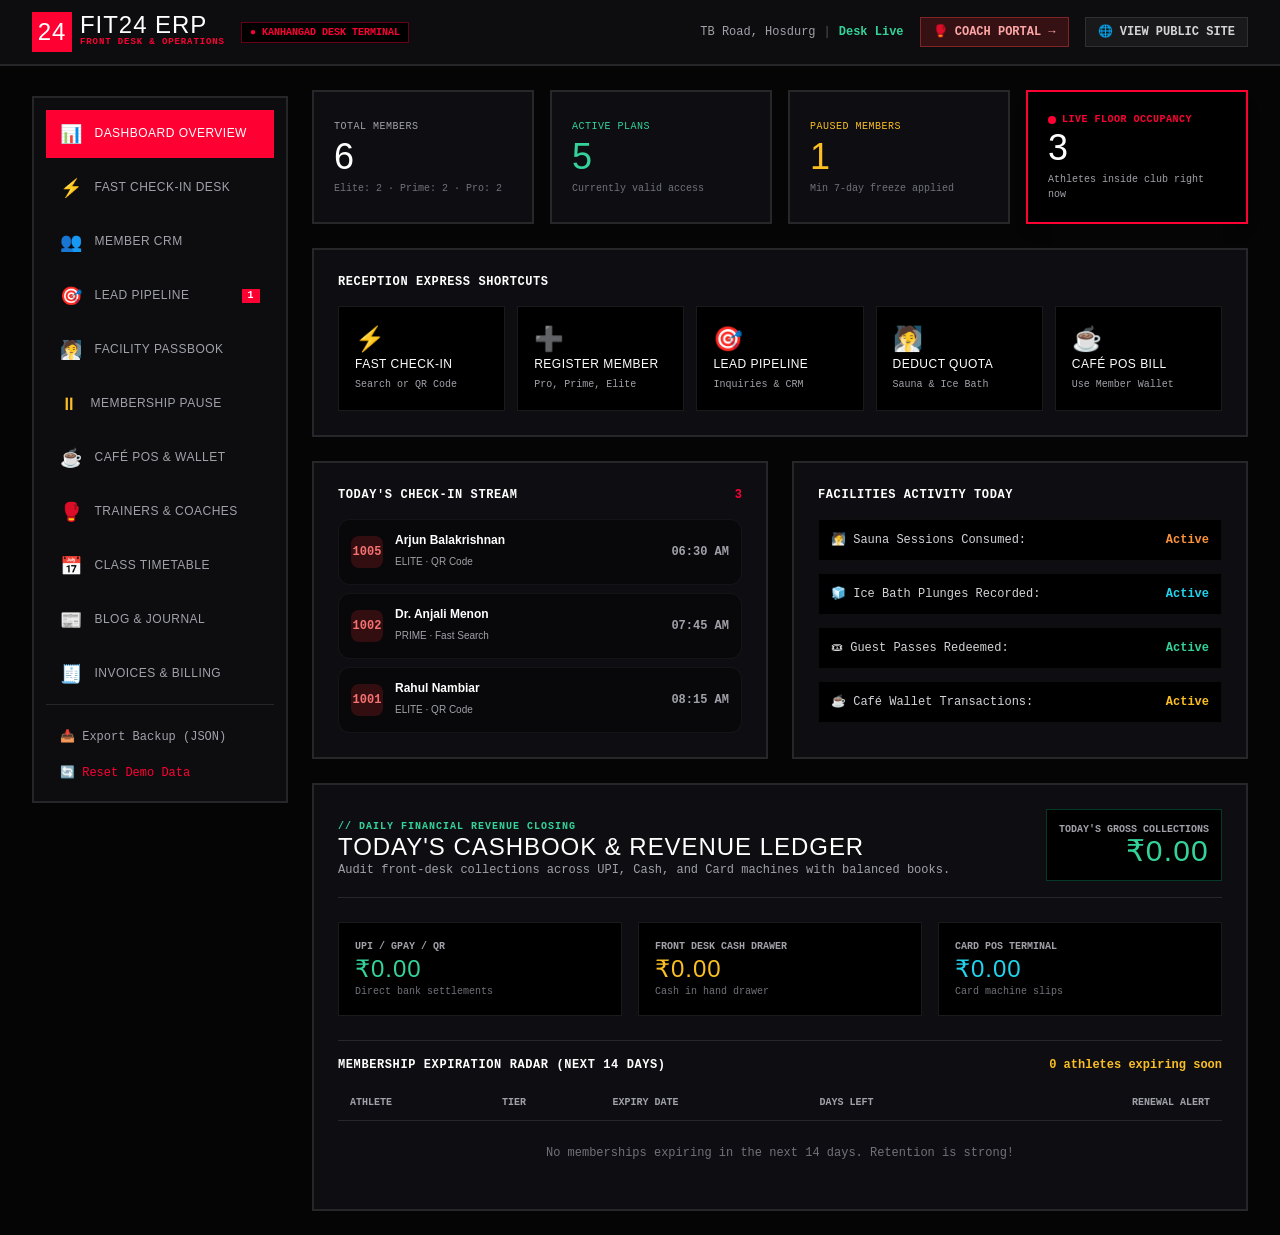
==== commit 20cc641a: "feat: add dedicated Trainer Portal (trainer.html) and add visible View 360 Dossier button" ====
--- a/admin.html
+++ b/admin.html
@@ -35,6 +35,10 @@
           <span class="text-emerald-400 font-bold">Desk Live</span>
         </div>
         
+        <a href="trainer.html" class="px-3 py-1.5 bg-red-600/20 hover:bg-[#ff0033] border border-red-500/40 text-xs font-mono font-bold uppercase text-red-300 hover:text-white transition-all flex items-center gap-1.5">
+          <span>🥊 Coach Portal →</span>
+        </a>
+
         <a href="index.html" class="px-3 py-1.5 bg-white/5 hover:bg-[#ff0033] border border-white/10 text-xs font-mono font-bold uppercase text-zinc-300 hover:text-white transition-all flex items-center gap-1.5">
           <span>🌐 View Public Site</span>
         </a>
@@ -1529,6 +1533,36 @@
     </div>
   </div>
 
+  <!-- 5. TRAINER CLIENT ROSTER & PT PERFORMANCE MODAL -->
+  <div id="trainer-clients-modal" class="fixed inset-0 z-50 bg-black/90 backdrop-blur-md hidden flex items-center justify-center p-4">
+    <div class="bg-[#0e0e12] border-2 border-[#ff0033] max-w-2xl w-full p-6 relative max-h-[90vh] overflow-y-auto font-mono">
+      <button onclick="document.getElementById('trainer-clients-modal').classList.add('hidden')" class="absolute top-4 right-4 text-zinc-400 hover:text-white text-lg">✕</button>
+      <div id="trainer-clients-content">
+        <!-- Injected dynamically by admin.js -->
+      </div>
+    </div>
+  </div>
+
+  <!-- 6. PAR-Q HEALTH & INTAKE QUESTIONNAIRE MODAL -->
+  <div id="parq-modal" class="fixed inset-0 z-50 bg-black/90 backdrop-blur-md hidden flex items-center justify-center p-4">
+    <div class="bg-[#0e0e12] border-2 border-red-500 max-w-lg w-full p-6 relative max-h-[90vh] overflow-y-auto font-mono">
+      <button onclick="document.getElementById('parq-modal').classList.add('hidden')" class="absolute top-4 right-4 text-zinc-400 hover:text-white text-lg">✕</button>
+      <div id="parq-modal-content">
+        <!-- Rendered dynamically by admin.js -->
+      </div>
+    </div>
+  </div>
+
+  <!-- 7. TRAINER DAY-BY-DAY WORKOUT SPLIT EDITOR MODAL -->
+  <div id="trainer-edit-workout-modal" class="fixed inset-0 z-50 bg-black/90 backdrop-blur-md hidden flex items-center justify-center p-4">
+    <div class="bg-[#0e0e12] border-2 border-[#ff0033] max-w-lg w-full p-6 relative max-h-[90vh] overflow-y-auto font-mono">
+      <button onclick="document.getElementById('trainer-edit-workout-modal').classList.add('hidden')" class="absolute top-4 right-4 text-zinc-400 hover:text-white text-lg">✕</button>
+      <div id="trainer-edit-workout-content">
+        <!-- Rendered dynamically by admin.js -->
+      </div>
+    </div>
+  </div>
+
   <!-- Scripts -->
   <script src="https://cdn.jsdelivr.net/npm/@supabase/supabase-js@2"></script>
   <script src="js/supabase.js"></script>
--- a/css/style.css
+++ b/css/style.css
@@ -1 +1 @@
-*,:after,:before{--tw-border-spacing-x:0;--tw-border-spacing-y:0;--tw-translate-x:0;--tw-translate-y:0;--tw-rotate:0;--tw-skew-x:0;--tw-skew-y:0;--tw-scale-x:1;--tw-scale-y:1;--tw-pan-x: ;--tw-pan-y: ;--tw-pinch-zoom: ;--tw-scroll-snap-strictness:proximity;--tw-gradient-from-position: ;--tw-gradient-via-position: ;--tw-gradient-to-position: ;--tw-ordinal: ;--tw-slashed-zero: ;--tw-numeric-figure: ;--tw-numeric-spacing: ;--tw-numeric-fraction: ;--tw-ring-inset: ;--tw-ring-offset-width:0px;--tw-ring-offset-color:#fff;--tw-ring-color:rgba(59,130,246,.5);--tw-ring-offset-shadow:0 0 #0000;--tw-ring-shadow:0 0 #0000;--tw-shadow:0 0 #0000;--tw-shadow-colored:0 0 #0000;--tw-blur: ;--tw-brightness: ;--tw-contrast: ;--tw-grayscale: ;--tw-hue-rotate: ;--tw-invert: ;--tw-saturate: ;--tw-sepia: ;--tw-drop-shadow: ;--tw-backdrop-blur: ;--tw-backdrop-brightness: ;--tw-backdrop-contrast: ;--tw-backdrop-grayscale: ;--tw-backdrop-hue-rotate: ;--tw-backdrop-invert: ;--tw-backdrop-opacity: ;--tw-backdrop-saturate: ;--tw-backdrop-sepia: ;--tw-contain-size: ;--tw-contain-layout: ;--tw-contain-paint: ;--tw-contain-style: }::backdrop{--tw-border-spacing-x:0;--tw-border-spacing-y:0;--tw-translate-x:0;--tw-translate-y:0;--tw-rotate:0;--tw-skew-x:0;--tw-skew-y:0;--tw-scale-x:1;--tw-scale-y:1;--tw-pan-x: ;--tw-pan-y: ;--tw-pinch-zoom: ;--tw-scroll-snap-strictness:proximity;--tw-gradient-from-position: ;--tw-gradient-via-position: ;--tw-gradient-to-position: ;--tw-ordinal: ;--tw-slashed-zero: ;--tw-numeric-figure: ;--tw-numeric-spacing: ;--tw-numeric-fraction: ;--tw-ring-inset: ;--tw-ring-offset-width:0px;--tw-ring-offset-color:#fff;--tw-ring-color:rgba(59,130,246,.5);--tw-ring-offset-shadow:0 0 #0000;--tw-ring-shadow:0 0 #0000;--tw-shadow:0 0 #0000;--tw-shadow-colored:0 0 #0000;--tw-blur: ;--tw-brightness: ;--tw-contrast: ;--tw-grayscale: ;--tw-hue-rotate: ;--tw-invert: ;--tw-saturate: ;--tw-sepia: ;--tw-drop-shadow: ;--tw-backdrop-blur: ;--tw-backdrop-brightness: ;--tw-backdrop-contrast: ;--tw-backdrop-grayscale: ;--tw-backdrop-hue-rotate: ;--tw-backdrop-invert: ;--tw-backdrop-opacity: ;--tw-backdrop-saturate: ;--tw-backdrop-sepia: ;--tw-contain-size: ;--tw-contain-layout: ;--tw-contain-paint: ;--tw-contain-style: }/*! tailwindcss v3.4.17 | MIT License | https://tailwindcss.com*/*,:after,:before{border:0 solid #e5e7eb;box-sizing:border-box}:after,:before{--tw-content:""}:host,html{line-height:1.5;-webkit-text-size-adjust:100%;font-family:ui-sans-serif,system-ui,sans-serif,Apple Color Emoji,Segoe UI Emoji,Segoe UI Symbol,Noto Color Emoji;font-feature-settings:normal;font-variation-settings:normal;-moz-tab-size:4;-o-tab-size:4;tab-size:4;-webkit-tap-highlight-color:transparent}body{line-height:inherit;margin:0}hr{border-top-width:1px;color:inherit;height:0}abbr:where([title]){-webkit-text-decoration:underline dotted;text-decoration:underline dotted}h1,h2,h3,h4,h5,h6{font-size:inherit;font-weight:inherit}a{color:inherit;text-decoration:inherit}b,strong{font-weight:bolder}code,kbd,pre,samp{font-family:ui-monospace,SFMono-Regular,Menlo,Monaco,Consolas,Liberation Mono,Courier New,monospace;font-feature-settings:normal;font-size:1em;font-variation-settings:normal}small{font-size:80%}sub,sup{font-size:75%;line-height:0;position:relative;vertical-align:baseline}sub{bottom:-.25em}sup{top:-.5em}table{border-collapse:collapse;border-color:inherit;text-indent:0}button,input,optgroup,select,textarea{color:inherit;font-family:inherit;font-feature-settings:inherit;font-size:100%;font-variation-settings:inherit;font-weight:inherit;letter-spacing:inherit;line-height:inherit;margin:0;padding:0}button,select{text-transform:none}button,input:where([type=button]),input:where([type=reset]),input:where([type=submit]){-webkit-appearance:button;background-color:transparent;background-image:none}:-moz-focusring{outline:auto}:-moz-ui-invalid{box-shadow:none}progress{vertical-align:baseline}::-webkit-inner-spin-button,::-webkit-outer-spin-button{height:auto}[type=search]{-webkit-appearance:textfield;outline-offset:-2px}::-webkit-search-decoration{-webkit-appearance:none}::-webkit-file-upload-button{-webkit-appearance:button;font:inherit}summary{display:list-item}blockquote,dd,dl,figure,h1,h2,h3,h4,h5,h6,hr,p,pre{margin:0}fieldset{margin:0}fieldset,legend{padding:0}menu,ol,ul{list-style:none;margin:0;padding:0}dialog{padding:0}textarea{resize:vertical}input::-moz-placeholder,textarea::-moz-placeholder{color:#9ca3af;opacity:1}input::placeholder,textarea::placeholder{color:#9ca3af;opacity:1}[role=button],button{cursor:pointer}:disabled{cursor:default}audio,canvas,embed,iframe,img,object,svg,video{display:block;vertical-align:middle}img,video{height:auto;max-width:100%}[hidden]:where(:not([hidden=until-found])){display:none}.\!container{width:100%!important}.container{width:100%}@media (min-width:640px){.\!container{max-width:640px!important}.container{max-width:640px}}@media (min-width:768px){.\!container{max-width:768px!important}.container{max-width:768px}}@media (min-width:1024px){.\!container{max-width:1024px!important}.container{max-width:1024px}}@media (min-width:1280px){.\!container{max-width:1280px!important}.container{max-width:1280px}}@media (min-width:1536px){.\!container{max-width:1536px!important}.container{max-width:1536px}}.pointer-events-none{pointer-events:none}.fixed{position:fixed}.absolute{position:absolute}.relative{position:relative}.sticky{position:sticky}.inset-0{inset:0}.inset-8{inset:2rem}.inset-x-0{left:0;right:0}.-bottom-6{bottom:-1.5rem}.-right-6{right:-1.5rem}.-top-3\.5{top:-.875rem}.left-0{left:0}.left-1\/2{left:50%}.left-3{left:.75rem}.right-0{right:0}.right-4{right:1rem}.right-6{right:1.5rem}.top-0{top:0}.top-10{top:2.5rem}.top-24{top:6rem}.top-3{top:.75rem}.top-4{top:1rem}.top-full{top:100%}.isolate{isolation:isolate}.z-0{z-index:0}.z-10{z-index:10}.z-20{z-index:20}.z-40{z-index:40}.z-50{z-index:50}.col-span-2{grid-column:span 2/span 2}.col-span-full{grid-column:1/-1}.mx-2{margin-left:.5rem;margin-right:.5rem}.mx-auto{margin-left:auto;margin-right:auto}.my-2{margin-bottom:.5rem;margin-top:.5rem}.my-auto{margin-bottom:auto;margin-top:auto}.-mt-1{margin-top:-.25rem}.mb-1{margin-bottom:.25rem}.mb-10{margin-bottom:2.5rem}.mb-12{margin-bottom:3rem}.mb-14{margin-bottom:3.5rem}.mb-2{margin-bottom:.5rem}.mb-3{margin-bottom:.75rem}.mb-4{margin-bottom:1rem}.mb-5{margin-bottom:1.25rem}.mb-6{margin-bottom:1.5rem}.mb-8{margin-bottom:2rem}.ml-2{margin-left:.5rem}.mt-0\.5{margin-top:.125rem}.mt-1{margin-top:.25rem}.mt-16{margin-top:4rem}.mt-2{margin-top:.5rem}.mt-3{margin-top:.75rem}.mt-4{margin-top:1rem}.mt-6{margin-top:1.5rem}.mt-8{margin-top:2rem}.mt-auto{margin-top:auto}.line-clamp-3{display:-webkit-box;overflow:hidden;-webkit-box-orient:vertical;-webkit-line-clamp:3}.block{display:block}.inline-block{display:inline-block}.flex{display:flex}.inline-flex{display:inline-flex}.\!table{display:table!important}.table{display:table}.grid{display:grid}.hidden{display:none}.aspect-square{aspect-ratio:1/1}.h-1{height:.25rem}.h-1\.5{height:.375rem}.h-10{height:2.5rem}.h-12{height:3rem}.h-14{height:3.5rem}.h-16{height:4rem}.h-2{height:.5rem}.h-2\.5{height:.625rem}.h-20{height:5rem}.h-4{height:1rem}.h-48{height:12rem}.h-64{height:16rem}.h-8{height:2rem}.h-9{height:2.25rem}.h-\[400px\]{height:400px}.h-\[480px\]{height:480px}.h-full{height:100%}.h-screen{height:100vh}.max-h-48{max-height:12rem}.max-h-60{max-height:15rem}.max-h-\[90vh\]{max-height:90vh}.max-h-\[95vh\]{max-height:95vh}.min-h-screen{min-height:100vh}.w-0{width:0}.w-1\.5{width:.375rem}.w-10{width:2.5rem}.w-12{width:3rem}.w-14{width:3.5rem}.w-2{width:.5rem}.w-2\.5{width:.625rem}.w-4{width:1rem}.w-48{width:12rem}.w-8{width:2rem}.w-9{width:2.25rem}.w-\[310px\]{width:310px}.w-\[750px\]{width:750px}.w-full{width:100%}.w-max{width:-moz-max-content;width:max-content}.min-w-0{min-width:0}.max-w-2xl{max-width:42rem}.max-w-3xl{max-width:48rem}.max-w-4xl{max-width:56rem}.max-w-7xl{max-width:80rem}.max-w-\[120px\]{max-width:120px}.max-w-\[150px\]{max-width:150px}.max-w-\[200px\]{max-width:200px}.max-w-\[240px\]{max-width:240px}.max-w-\[260px\]{max-width:260px}.max-w-lg{max-width:32rem}.max-w-md{max-width:28rem}.max-w-sm{max-width:24rem}.flex-1{flex:1 1 0%}.flex-shrink-0{flex-shrink:0}.-translate-x-1\/2{--tw-translate-x:-50%}.-translate-x-1\/2,.transform{transform:translate(var(--tw-translate-x),var(--tw-translate-y)) rotate(var(--tw-rotate)) skewX(var(--tw-skew-x)) skewY(var(--tw-skew-y)) scaleX(var(--tw-scale-x)) scaleY(var(--tw-scale-y))}@keyframes bounce{0%,to{animation-timing-function:cubic-bezier(.8,0,1,1);transform:translateY(-25%)}50%{animation-timing-function:cubic-bezier(0,0,.2,1);transform:none}}.animate-bounce{animation:bounce 1s infinite}@keyframes ping{75%,to{opacity:0;transform:scale(2)}}.animate-ping{animation:ping 1s cubic-bezier(0,0,.2,1) infinite}@keyframes pulse{50%{opacity:.5}}.animate-pulse{animation:pulse 2s cubic-bezier(.4,0,.6,1) infinite}.cursor-pointer{cursor:pointer}.select-none{-webkit-user-select:none;-moz-user-select:none;user-select:none}.resize{resize:both}.grid-cols-1{grid-template-columns:repeat(1,minmax(0,1fr))}.grid-cols-2{grid-template-columns:repeat(2,minmax(0,1fr))}.grid-cols-4{grid-template-columns:repeat(4,minmax(0,1fr))}.flex-col{flex-direction:column}.flex-wrap{flex-wrap:wrap}.items-start{align-items:flex-start}.items-center{align-items:center}.items-baseline{align-items:baseline}.items-stretch{align-items:stretch}.justify-end{justify-content:flex-end}.justify-center{justify-content:center}.justify-between{justify-content:space-between}.gap-1{gap:.25rem}.gap-1\.5{gap:.375rem}.gap-10{gap:2.5rem}.gap-12{gap:3rem}.gap-2{gap:.5rem}.gap-2\.5{gap:.625rem}.gap-3{gap:.75rem}.gap-4{gap:1rem}.gap-6{gap:1.5rem}.gap-8{gap:2rem}.space-x-1>:not([hidden])~:not([hidden]){--tw-space-x-reverse:0;margin-left:calc(.25rem*(1 - var(--tw-space-x-reverse)));margin-right:calc(.25rem*var(--tw-space-x-reverse))}.space-y-1>:not([hidden])~:not([hidden]){--tw-space-y-reverse:0;margin-bottom:calc(.25rem*var(--tw-space-y-reverse));margin-top:calc(.25rem*(1 - var(--tw-space-y-reverse)))}.space-y-1\.5>:not([hidden])~:not([hidden]){--tw-space-y-reverse:0;margin-bottom:calc(.375rem*var(--tw-space-y-reverse));margin-top:calc(.375rem*(1 - var(--tw-space-y-reverse)))}.space-y-2>:not([hidden])~:not([hidden]){--tw-space-y-reverse:0;margin-bottom:calc(.5rem*var(--tw-space-y-reverse));margin-top:calc(.5rem*(1 - var(--tw-space-y-reverse)))}.space-y-3>:not([hidden])~:not([hidden]){--tw-space-y-reverse:0;margin-bottom:calc(.75rem*var(--tw-space-y-reverse));margin-top:calc(.75rem*(1 - var(--tw-space-y-reverse)))}.space-y-4>:not([hidden])~:not([hidden]){--tw-space-y-reverse:0;margin-bottom:calc(1rem*var(--tw-space-y-reverse));margin-top:calc(1rem*(1 - var(--tw-space-y-reverse)))}.space-y-6>:not([hidden])~:not([hidden]){--tw-space-y-reverse:0;margin-bottom:calc(1.5rem*var(--tw-space-y-reverse));margin-top:calc(1.5rem*(1 - var(--tw-space-y-reverse)))}.overflow-hidden{overflow:hidden}.overflow-x-auto{overflow-x:auto}.overflow-y-auto{overflow-y:auto}.scroll-smooth{scroll-behavior:smooth}.truncate{overflow:hidden;text-overflow:ellipsis}.truncate,.whitespace-nowrap{white-space:nowrap}.whitespace-pre-line{white-space:pre-line}.rounded{border-radius:.25rem}.rounded-2xl{border-radius:1rem}.rounded-3xl{border-radius:1.5rem}.rounded-full{border-radius:9999px}.rounded-lg{border-radius:.5rem}.rounded-none{border-radius:0}.rounded-xl{border-radius:.75rem}.border{border-width:1px}.border-2{border-width:2px}.border-y-2{border-bottom-width:2px;border-top-width:2px}.border-b{border-bottom-width:1px}.border-b-2{border-bottom-width:2px}.border-l-2{border-left-width:2px}.border-t{border-top-width:1px}.border-t-2{border-top-width:2px}.border-dashed{border-style:dashed}.border-\[\#ff0033\]{--tw-border-opacity:1;border-color:rgb(255 0 51/var(--tw-border-opacity,1))}.border-\[\#ff0033\]\/30{border-color:rgba(255,0,51,.3)}.border-\[\#ff0033\]\/40{border-color:rgba(255,0,51,.4)}.border-amber-500\/30{border-color:rgba(245,158,11,.3)}.border-amber-500\/40{border-color:rgba(245,158,11,.4)}.border-black{--tw-border-opacity:1;border-color:rgb(0 0 0/var(--tw-border-opacity,1))}.border-blue-500{--tw-border-opacity:1;border-color:rgb(59 130 246/var(--tw-border-opacity,1))}.border-cyan-400{--tw-border-opacity:1;border-color:rgb(34 211 238/var(--tw-border-opacity,1))}.border-cyan-400\/40{border-color:rgba(34,211,238,.4)}.border-cyan-500{--tw-border-opacity:1;border-color:rgb(6 182 212/var(--tw-border-opacity,1))}.border-cyan-500\/30{border-color:rgba(6,182,212,.3)}.border-emerald-500{--tw-border-opacity:1;border-color:rgb(16 185 129/var(--tw-border-opacity,1))}.border-emerald-500\/20{border-color:rgba(16,185,129,.2)}.border-emerald-500\/30{border-color:rgba(16,185,129,.3)}.border-emerald-500\/40{border-color:rgba(16,185,129,.4)}.border-orange-500\/30{border-color:rgba(249,115,22,.3)}.border-orange-500\/40{border-color:rgba(249,115,22,.4)}.border-pink-500\/30{border-color:rgba(236,72,153,.3)}.border-purple-400{--tw-border-opacity:1;border-color:rgb(192 132 252/var(--tw-border-opacity,1))}.border-purple-500{--tw-border-opacity:1;border-color:rgb(168 85 247/var(--tw-border-opacity,1))}.border-purple-500\/30{border-color:rgba(168,85,247,.3)}.border-red-500{--tw-border-opacity:1;border-color:rgb(239 68 68/var(--tw-border-opacity,1))}.border-red-500\/30{border-color:rgba(239,68,68,.3)}.border-red-500\/40{border-color:rgba(239,68,68,.4)}.border-rose-500{--tw-border-opacity:1;border-color:rgb(244 63 94/var(--tw-border-opacity,1))}.border-rose-500\/30{border-color:rgba(244,63,94,.3)}.border-transparent{border-color:transparent}.border-white{--tw-border-opacity:1;border-color:rgb(255 255 255/var(--tw-border-opacity,1))}.border-white\/10{border-color:hsla(0,0%,100%,.1)}.border-white\/15{border-color:hsla(0,0%,100%,.15)}.border-white\/20{border-color:hsla(0,0%,100%,.2)}.border-white\/5{border-color:hsla(0,0%,100%,.05)}.border-yellow-400{--tw-border-opacity:1;border-color:rgb(250 204 21/var(--tw-border-opacity,1))}.border-yellow-400\/40{border-color:rgba(250,204,21,.4)}.border-yellow-500\/30{border-color:rgba(234,179,8,.3)}.border-zinc-300{--tw-border-opacity:1;border-color:rgb(212 212 216/var(--tw-border-opacity,1))}.border-zinc-400{--tw-border-opacity:1;border-color:rgb(161 161 170/var(--tw-border-opacity,1))}.border-zinc-700{--tw-border-opacity:1;border-color:rgb(63 63 70/var(--tw-border-opacity,1))}.bg-\[\#050505\]{--tw-bg-opacity:1;background-color:rgb(5 5 5/var(--tw-bg-opacity,1))}.bg-\[\#050505\]\/95{background-color:rgba(5,5,5,.95)}.bg-\[\#09090c\]{--tw-bg-opacity:1;background-color:rgb(9 9 12/var(--tw-bg-opacity,1))}.bg-\[\#0d0d10\]{--tw-bg-opacity:1;background-color:rgb(13 13 16/var(--tw-bg-opacity,1))}.bg-\[\#0e0e12\]{--tw-bg-opacity:1;background-color:rgb(14 14 18/var(--tw-bg-opacity,1))}.bg-\[\#121216\]{--tw-bg-opacity:1;background-color:rgb(18 18 22/var(--tw-bg-opacity,1))}.bg-\[\#121217\]{--tw-bg-opacity:1;background-color:rgb(18 18 23/var(--tw-bg-opacity,1))}.bg-\[\#ff0033\]{--tw-bg-opacity:1;background-color:rgb(255 0 51/var(--tw-bg-opacity,1))}.bg-\[\#ff0033\]\/10{background-color:rgba(255,0,51,.1)}.bg-\[\#ff0033\]\/20{background-color:rgba(255,0,51,.2)}.bg-amber-500{--tw-bg-opacity:1;background-color:rgb(245 158 11/var(--tw-bg-opacity,1))}.bg-amber-500\/10{background-color:rgba(245,158,11,.1)}.bg-amber-500\/20{background-color:rgba(245,158,11,.2)}.bg-amber-600{--tw-bg-opacity:1;background-color:rgb(217 119 6/var(--tw-bg-opacity,1))}.bg-black{--tw-bg-opacity:1;background-color:rgb(0 0 0/var(--tw-bg-opacity,1))}.bg-black\/40{background-color:rgba(0,0,0,.4)}.bg-black\/80{background-color:rgba(0,0,0,.8)}.bg-black\/90{background-color:rgba(0,0,0,.9)}.bg-cyan-500\/10{background-color:rgba(6,182,212,.1)}.bg-cyan-500\/20{background-color:rgba(6,182,212,.2)}.bg-cyan-600{--tw-bg-opacity:1;background-color:rgb(8 145 178/var(--tw-bg-opacity,1))}.bg-emerald-500\/10{background-color:rgba(16,185,129,.1)}.bg-emerald-500\/20{background-color:rgba(16,185,129,.2)}.bg-emerald-600{--tw-bg-opacity:1;background-color:rgb(5 150 105/var(--tw-bg-opacity,1))}.bg-emerald-600\/20{background-color:rgba(5,150,105,.2)}.bg-emerald-600\/30{background-color:rgba(5,150,105,.3)}.bg-orange-500\/10{background-color:rgba(249,115,22,.1)}.bg-orange-500\/20{background-color:rgba(249,115,22,.2)}.bg-orange-600{--tw-bg-opacity:1;background-color:rgb(234 88 12/var(--tw-bg-opacity,1))}.bg-pink-500\/10{background-color:rgba(236,72,153,.1)}.bg-pink-500\/20{background-color:rgba(236,72,153,.2)}.bg-pink-600{--tw-bg-opacity:1;background-color:rgb(219 39 119/var(--tw-bg-opacity,1))}.bg-purple-500\/10{background-color:rgba(168,85,247,.1)}.bg-purple-500\/20{background-color:rgba(168,85,247,.2)}.bg-purple-600\/30{background-color:rgba(147,51,234,.3)}.bg-red-500\/10{background-color:rgba(239,68,68,.1)}.bg-red-500\/20{background-color:rgba(239,68,68,.2)}.bg-red-600{--tw-bg-opacity:1;background-color:rgb(220 38 38/var(--tw-bg-opacity,1))}.bg-red-600\/20{background-color:rgba(220,38,38,.2)}.bg-red-600\/30{background-color:rgba(220,38,38,.3)}.bg-white{--tw-bg-opacity:1;background-color:rgb(255 255 255/var(--tw-bg-opacity,1))}.bg-white\/10{background-color:hsla(0,0%,100%,.1)}.bg-white\/5{background-color:hsla(0,0%,100%,.05)}.bg-yellow-400{--tw-bg-opacity:1;background-color:rgb(250 204 21/var(--tw-bg-opacity,1))}.bg-yellow-400\/20{background-color:rgba(250,204,21,.2)}.bg-yellow-500\/20{background-color:rgba(234,179,8,.2)}.bg-zinc-900{--tw-bg-opacity:1;background-color:rgb(24 24 27/var(--tw-bg-opacity,1))}.bg-gradient-to-t{background-image:linear-gradient(to top,var(--tw-gradient-stops))}.from-black{--tw-gradient-from:#000 var(--tw-gradient-from-position);--tw-gradient-to:transparent var(--tw-gradient-to-position);--tw-gradient-stops:var(--tw-gradient-from),var(--tw-gradient-to)}.via-black\/75{--tw-gradient-to:transparent var(--tw-gradient-to-position);--tw-gradient-stops:var(--tw-gradient-from),rgba(0,0,0,.75) var(--tw-gradient-via-position),var(--tw-gradient-to)}.via-transparent{--tw-gradient-to:transparent var(--tw-gradient-to-position);--tw-gradient-stops:var(--tw-gradient-from),transparent var(--tw-gradient-via-position),var(--tw-gradient-to)}.to-black\/35{--tw-gradient-to:rgba(0,0,0,.35) var(--tw-gradient-to-position)}.to-transparent{--tw-gradient-to:transparent var(--tw-gradient-to-position)}.object-cover{-o-object-fit:cover;object-fit:cover}.object-top{-o-object-position:top;object-position:top}.p-1{padding:.25rem}.p-1\.5{padding:.375rem}.p-2{padding:.5rem}.p-2\.5{padding:.625rem}.p-3{padding:.75rem}.p-3\.5{padding:.875rem}.p-4{padding:1rem}.p-5{padding:1.25rem}.p-6{padding:1.5rem}.p-8{padding:2rem}.px-1\.5{padding-left:.375rem;padding-right:.375rem}.px-2{padding-left:.5rem;padding-right:.5rem}.px-2\.5{padding-left:.625rem;padding-right:.625rem}.px-3{padding-left:.75rem;padding-right:.75rem}.px-3\.5{padding-left:.875rem;padding-right:.875rem}.px-4{padding-left:1rem;padding-right:1rem}.px-5{padding-left:1.25rem;padding-right:1.25rem}.px-6{padding-left:1.5rem;padding-right:1.5rem}.px-8{padding-left:2rem;padding-right:2rem}.py-0\.5{padding-bottom:.125rem;padding-top:.125rem}.py-1{padding-bottom:.25rem;padding-top:.25rem}.py-1\.5{padding-bottom:.375rem;padding-top:.375rem}.py-10{padding-bottom:2.5rem;padding-top:2.5rem}.py-2{padding-bottom:.5rem;padding-top:.5rem}.py-2\.5{padding-bottom:.625rem;padding-top:.625rem}.py-24{padding-bottom:6rem;padding-top:6rem}.py-3{padding-bottom:.75rem;padding-top:.75rem}.py-3\.5{padding-bottom:.875rem;padding-top:.875rem}.py-4{padding-bottom:1rem;padding-top:1rem}.py-6{padding-bottom:1.5rem;padding-top:1.5rem}.py-8{padding-bottom:2rem;padding-top:2rem}.pb-12{padding-bottom:3rem}.pb-2{padding-bottom:.5rem}.pb-24{padding-bottom:6rem}.pb-3{padding-bottom:.75rem}.pb-4{padding-bottom:1rem}.pl-2{padding-left:.5rem}.pl-3{padding-left:.75rem}.pr-2{padding-right:.5rem}.pt-1{padding-top:.25rem}.pt-12{padding-top:3rem}.pt-16{padding-top:4rem}.pt-2{padding-top:.5rem}.pt-3{padding-top:.75rem}.pt-4{padding-top:1rem}.pt-6{padding-top:1.5rem}.pt-8{padding-top:2rem}.text-left{text-align:left}.text-center{text-align:center}.text-right{text-align:right}.font-mono{font-family:ui-monospace,SFMono-Regular,Menlo,Monaco,Consolas,Liberation Mono,Courier New,monospace}.text-2xl{font-size:1.5rem;line-height:2rem}.text-3xl{font-size:1.875rem;line-height:2.25rem}.text-4xl{font-size:2.25rem;line-height:2.5rem}.text-5xl{font-size:3rem;line-height:1}.text-6xl{font-size:3.75rem;line-height:1}.text-9xl{font-size:8rem;line-height:1}.text-\[10px\]{font-size:10px}.text-\[11px\]{font-size:11px}.text-\[7px\]{font-size:7px}.text-\[9px\]{font-size:9px}.text-base{font-size:1rem;line-height:1.5rem}.text-lg{font-size:1.125rem;line-height:1.75rem}.text-sm{font-size:.875rem;line-height:1.25rem}.text-xl{font-size:1.25rem;line-height:1.75rem}.text-xs{font-size:.75rem;line-height:1rem}.font-black{font-weight:900}.font-bold{font-weight:700}.font-medium{font-weight:500}.font-semibold{font-weight:600}.uppercase{text-transform:uppercase}.italic{font-style:italic}.leading-none{line-height:1}.leading-relaxed{line-height:1.625}.leading-snug{line-height:1.375}.leading-tight{line-height:1.25}.tracking-tight{letter-spacing:-.025em}.tracking-wide{letter-spacing:.025em}.tracking-wider{letter-spacing:.05em}.tracking-widest{letter-spacing:.1em}.text-\[\#ff0033\]{--tw-text-opacity:1;color:rgb(255 0 51/var(--tw-text-opacity,1))}.text-amber-300{--tw-text-opacity:1;color:rgb(252 211 77/var(--tw-text-opacity,1))}.text-amber-400{--tw-text-opacity:1;color:rgb(251 191 36/var(--tw-text-opacity,1))}.text-black{--tw-text-opacity:1;color:rgb(0 0 0/var(--tw-text-opacity,1))}.text-blue-400{--tw-text-opacity:1;color:rgb(96 165 250/var(--tw-text-opacity,1))}.text-cyan-300{--tw-text-opacity:1;color:rgb(103 232 249/var(--tw-text-opacity,1))}.text-cyan-400{--tw-text-opacity:1;color:rgb(34 211 238/var(--tw-text-opacity,1))}.text-emerald-300{--tw-text-opacity:1;color:rgb(110 231 183/var(--tw-text-opacity,1))}.text-emerald-400{--tw-text-opacity:1;color:rgb(52 211 153/var(--tw-text-opacity,1))}.text-emerald-500\/80{color:rgba(16,185,129,.8)}.text-gym-red{--tw-text-opacity:1;color:rgb(255 0 51/var(--tw-text-opacity,1))}.text-orange-400{--tw-text-opacity:1;color:rgb(251 146 60/var(--tw-text-opacity,1))}.text-pink-300{--tw-text-opacity:1;color:rgb(249 168 212/var(--tw-text-opacity,1))}.text-pink-400{--tw-text-opacity:1;color:rgb(244 114 182/var(--tw-text-opacity,1))}.text-purple-300{--tw-text-opacity:1;color:rgb(216 180 254/var(--tw-text-opacity,1))}.text-purple-400{--tw-text-opacity:1;color:rgb(192 132 252/var(--tw-text-opacity,1))}.text-red-300{--tw-text-opacity:1;color:rgb(252 165 165/var(--tw-text-opacity,1))}.text-red-400{--tw-text-opacity:1;color:rgb(248 113 113/var(--tw-text-opacity,1))}.text-red-500{--tw-text-opacity:1;color:rgb(239 68 68/var(--tw-text-opacity,1))}.text-rose-400{--tw-text-opacity:1;color:rgb(251 113 133/var(--tw-text-opacity,1))}.text-rose-500{--tw-text-opacity:1;color:rgb(244 63 94/var(--tw-text-opacity,1))}.text-white{--tw-text-opacity:1;color:rgb(255 255 255/var(--tw-text-opacity,1))}.text-white\/30{color:hsla(0,0%,100%,.3)}.text-white\/\[0\.03\]{color:hsla(0,0%,100%,.03)}.text-yellow-400{--tw-text-opacity:1;color:rgb(250 204 21/var(--tw-text-opacity,1))}.text-zinc-100{--tw-text-opacity:1;color:rgb(244 244 245/var(--tw-text-opacity,1))}.text-zinc-200{--tw-text-opacity:1;color:rgb(228 228 231/var(--tw-text-opacity,1))}.text-zinc-300{--tw-text-opacity:1;color:rgb(212 212 216/var(--tw-text-opacity,1))}.text-zinc-400{--tw-text-opacity:1;color:rgb(161 161 170/var(--tw-text-opacity,1))}.text-zinc-500{--tw-text-opacity:1;color:rgb(113 113 122/var(--tw-text-opacity,1))}.text-zinc-600{--tw-text-opacity:1;color:rgb(82 82 91/var(--tw-text-opacity,1))}.text-zinc-700{--tw-text-opacity:1;color:rgb(63 63 70/var(--tw-text-opacity,1))}.underline{text-decoration-line:underline}.antialiased{-webkit-font-smoothing:antialiased;-moz-osx-font-smoothing:grayscale}.accent-\[\#ff0033\]{accent-color:#f03}.opacity-0{opacity:0}.opacity-70{opacity:.7}.opacity-80{opacity:.8}.shadow-2xl{--tw-shadow:0 25px 50px -12px rgba(0,0,0,.25);--tw-shadow-colored:0 25px 50px -12px var(--tw-shadow-color)}.shadow-2xl,.shadow-lg{box-shadow:var(--tw-ring-offset-shadow,0 0 #0000),var(--tw-ring-shadow,0 0 #0000),var(--tw-shadow)}.shadow-lg{--tw-shadow:0 10px 15px -3px rgba(0,0,0,.1),0 4px 6px -4px rgba(0,0,0,.1);--tw-shadow-colored:0 10px 15px -3px var(--tw-shadow-color),0 4px 6px -4px var(--tw-shadow-color)}.shadow-md{--tw-shadow:0 4px 6px -1px rgba(0,0,0,.1),0 2px 4px -2px rgba(0,0,0,.1);--tw-shadow-colored:0 4px 6px -1px var(--tw-shadow-color),0 2px 4px -2px var(--tw-shadow-color);box-shadow:var(--tw-ring-offset-shadow,0 0 #0000),var(--tw-ring-shadow,0 0 #0000),var(--tw-shadow)}.ring{--tw-ring-offset-shadow:var(--tw-ring-inset) 0 0 0 var(--tw-ring-offset-width) var(--tw-ring-offset-color);--tw-ring-shadow:var(--tw-ring-inset) 0 0 0 calc(3px + var(--tw-ring-offset-width)) var(--tw-ring-color);box-shadow:var(--tw-ring-offset-shadow),var(--tw-ring-shadow),var(--tw-shadow,0 0 #0000)}.blur-\[140px\]{--tw-blur:blur(140px)}.blur-\[140px\],.grayscale{filter:var(--tw-blur) var(--tw-brightness) var(--tw-contrast) var(--tw-grayscale) var(--tw-hue-rotate) var(--tw-invert) var(--tw-saturate) var(--tw-sepia) var(--tw-drop-shadow)}.grayscale{--tw-grayscale:grayscale(100%)}.filter{filter:var(--tw-blur) var(--tw-brightness) var(--tw-contrast) var(--tw-grayscale) var(--tw-hue-rotate) var(--tw-invert) var(--tw-saturate) var(--tw-sepia) var(--tw-drop-shadow)}.backdrop-blur-md{--tw-backdrop-blur:blur(12px);-webkit-backdrop-filter:var(--tw-backdrop-blur) var(--tw-backdrop-brightness) var(--tw-backdrop-contrast) var(--tw-backdrop-grayscale) var(--tw-backdrop-hue-rotate) var(--tw-backdrop-invert) var(--tw-backdrop-opacity) var(--tw-backdrop-saturate) var(--tw-backdrop-sepia);backdrop-filter:var(--tw-backdrop-blur) var(--tw-backdrop-brightness) var(--tw-backdrop-contrast) var(--tw-backdrop-grayscale) var(--tw-backdrop-hue-rotate) var(--tw-backdrop-invert) var(--tw-backdrop-opacity) var(--tw-backdrop-saturate) var(--tw-backdrop-sepia)}.transition-all{transition-duration:.15s;transition-property:all;transition-timing-function:cubic-bezier(.4,0,.2,1)}.transition-colors{transition-duration:.15s;transition-property:color,background-color,border-color,text-decoration-color,fill,stroke;transition-timing-function:cubic-bezier(.4,0,.2,1)}.transition-opacity{transition-duration:.15s;transition-property:opacity;transition-timing-function:cubic-bezier(.4,0,.2,1)}.duration-300{transition-duration:.3s}.duration-500{transition-duration:.5s}.duration-75{transition-duration:75ms}:root{--gym-black:#050505;--gym-dark:#0d0d0f;--gym-card:#121216;--gym-card-hover:#1a1a22;--gym-red:#f03;--gym-red-hover:#e6002e;--gym-red-dark:#b30024;--gym-red-glow:rgba(255,0,51,.45);--gym-border:hsla(0,0%,100%,.12);--gym-border-red:rgba(255,0,51,.5);--gym-neon-yellow:#fe0}body{background-color:var(--gym-black);color:#f4f4f5;font-family:Space Grotesk,Inter,sans-serif;overflow-x:hidden;-webkit-font-smoothing:antialiased}.font-gymbox{font-family:Anton,Bebas Neue,Impact,sans-serif;letter-spacing:.04em;line-height:.92;text-transform:uppercase}.font-bebas{font-family:Bebas Neue,sans-serif;letter-spacing:.05em;text-transform:uppercase}.text-gym-red{color:var(--gym-red)}.bg-gym-red{background-color:var(--gym-red)}.border-gym-red{border-color:var(--gym-red)}.glow-gymbox-red{box-shadow:0 0 35px -5px rgba(255,0,51,.5)}.glow-card-gymbox{box-shadow:0 10px 30px -10px rgba(0,0,0,.9);transition:all .25s cubic-bezier(.16,1,.3,1)}.glow-card-gymbox:hover{border-color:var(--gym-red);box-shadow:0 15px 40px -10px rgba(255,0,51,.35);transform:translateY(-4px)}@keyframes marquee{0%{transform:translateX(0)}to{transform:translateX(-50%)}}.animate-marquee{animation:marquee 22s linear infinite;display:flex;width:200%}.animate-marquee:hover{animation-play-state:paused}.bg-stripes-gymbox{background-image:repeating-linear-gradient(45deg,rgba(255,0,51,.03),rgba(255,0,51,.03) 10px,transparent 0,transparent 20px)}.bg-dot-pattern{background-image:radial-gradient(hsla(0,0%,100%,.08) 1px,transparent 0);background-size:24px 24px}::-webkit-scrollbar{height:8px;width:8px}::-webkit-scrollbar-track{background:#050505}::-webkit-scrollbar-thumb{background:#222226;border-radius:2px}::-webkit-scrollbar-thumb:hover{background:var(--gym-red)}.gym-tab-active{background-color:var(--gym-red)!important;border-color:var(--gym-red)!important;box-shadow:0 0 20px rgba(255,0,51,.6);color:#fff!important}.btn-gymbox{overflow:hidden;position:relative;transition:all .2s ease}.btn-gymbox:hover{background-color:#fff;box-shadow:0 0 25px hsla(0,0%,100%,.4);color:#000}input[type=range]{accent-color:var(--gym-red)}.discipline-card{background-color:#0b0b0e;border:2px solid hsla(0,0%,100%,.12);overflow:hidden;position:relative;transition:border-color .3s ease,box-shadow .3s ease}.discipline-card:hover{border-color:var(--gym-red);box-shadow:0 15px 45px -10px rgba(255,0,51,.5)}.discipline-card .card-bg-img{transition:transform .7s cubic-bezier(.16,1,.3,1),filter .5s ease}.discipline-card:hover .card-bg-img{filter:brightness(.65) contrast(1.1);transform:scale(1.14)}.card-reveal-content{max-height:0;opacity:0;overflow:hidden;transform:translateY(16px);transition:max-height .45s cubic-bezier(.16,1,.3,1),opacity .4s cubic-bezier(.16,1,.3,1),transform .4s cubic-bezier(.16,1,.3,1)}.discipline-card:hover .card-reveal-content{max-height:260px;opacity:1;transform:translateY(0)}#disciplines-track{transition:transform .08s linear;will-change:transform}.selection\:bg-\[\#ff0033\] ::-moz-selection{--tw-bg-opacity:1;background-color:rgb(255 0 51/var(--tw-bg-opacity,1))}.selection\:bg-\[\#ff0033\] ::selection{--tw-bg-opacity:1;background-color:rgb(255 0 51/var(--tw-bg-opacity,1))}.selection\:text-white ::-moz-selection{--tw-text-opacity:1;color:rgb(255 255 255/var(--tw-text-opacity,1))}.selection\:text-white ::selection{--tw-text-opacity:1;color:rgb(255 255 255/var(--tw-text-opacity,1))}.selection\:bg-\[\#ff0033\]::-moz-selection{--tw-bg-opacity:1;background-color:rgb(255 0 51/var(--tw-bg-opacity,1))}.selection\:bg-\[\#ff0033\]::selection{--tw-bg-opacity:1;background-color:rgb(255 0 51/var(--tw-bg-opacity,1))}.selection\:text-white::-moz-selection{--tw-text-opacity:1;color:rgb(255 255 255/var(--tw-text-opacity,1))}.selection\:text-white::selection{--tw-text-opacity:1;color:rgb(255 255 255/var(--tw-text-opacity,1))}.last\:border-0:last-child{border-width:0}.hover\:border-\[\#ff0033\]:hover{--tw-border-opacity:1;border-color:rgb(255 0 51/var(--tw-border-opacity,1))}.hover\:border-red-500\/20:hover{border-color:rgba(239,68,68,.2)}.hover\:border-white\/30:hover{border-color:hsla(0,0%,100%,.3)}.hover\:border-yellow-300:hover{--tw-border-opacity:1;border-color:rgb(253 224 71/var(--tw-border-opacity,1))}.hover\:bg-\[\#ff0033\]:hover{--tw-bg-opacity:1;background-color:rgb(255 0 51/var(--tw-bg-opacity,1))}.hover\:bg-\[\#ff0033\]\/20:hover{background-color:rgba(255,0,51,.2)}.hover\:bg-amber-500\/20:hover{background-color:rgba(245,158,11,.2)}.hover\:bg-emerald-500:hover{--tw-bg-opacity:1;background-color:rgb(16 185 129/var(--tw-bg-opacity,1))}.hover\:bg-emerald-500\/20:hover{background-color:rgba(16,185,129,.2)}.hover\:bg-emerald-600:hover{--tw-bg-opacity:1;background-color:rgb(5 150 105/var(--tw-bg-opacity,1))}.hover\:bg-pink-500\/30:hover{background-color:rgba(236,72,153,.3)}.hover\:bg-purple-600:hover{--tw-bg-opacity:1;background-color:rgb(147 51 234/var(--tw-bg-opacity,1))}.hover\:bg-red-500:hover{--tw-bg-opacity:1;background-color:rgb(239 68 68/var(--tw-bg-opacity,1))}.hover\:bg-red-500\/10:hover{background-color:rgba(239,68,68,.1)}.hover\:bg-red-600:hover{--tw-bg-opacity:1;background-color:rgb(220 38 38/var(--tw-bg-opacity,1))}.hover\:bg-white:hover{--tw-bg-opacity:1;background-color:rgb(255 255 255/var(--tw-bg-opacity,1))}.hover\:bg-white\/10:hover{background-color:hsla(0,0%,100%,.1)}.hover\:bg-white\/20:hover{background-color:hsla(0,0%,100%,.2)}.hover\:bg-white\/5:hover{background-color:hsla(0,0%,100%,.05)}.hover\:bg-white\/\[0\.02\]:hover{background-color:hsla(0,0%,100%,.02)}.hover\:bg-zinc-800:hover{--tw-bg-opacity:1;background-color:rgb(39 39 42/var(--tw-bg-opacity,1))}.hover\:text-\[\#ff0033\]:hover{--tw-text-opacity:1;color:rgb(255 0 51/var(--tw-text-opacity,1))}.hover\:text-black:hover{--tw-text-opacity:1;color:rgb(0 0 0/var(--tw-text-opacity,1))}.hover\:text-emerald-300:hover{--tw-text-opacity:1;color:rgb(110 231 183/var(--tw-text-opacity,1))}.hover\:text-red-400:hover{--tw-text-opacity:1;color:rgb(248 113 113/var(--tw-text-opacity,1))}.hover\:text-white:hover{--tw-text-opacity:1;color:rgb(255 255 255/var(--tw-text-opacity,1))}.hover\:text-zinc-300:hover{--tw-text-opacity:1;color:rgb(212 212 216/var(--tw-text-opacity,1))}.hover\:underline:hover{text-decoration-line:underline}.hover\:grayscale-0:hover{--tw-grayscale:grayscale(0);filter:var(--tw-blur) var(--tw-brightness) var(--tw-contrast) var(--tw-grayscale) var(--tw-hue-rotate) var(--tw-invert) var(--tw-saturate) var(--tw-sepia) var(--tw-drop-shadow)}.focus\:border-\[\#ff0033\]:focus{--tw-border-opacity:1;border-color:rgb(255 0 51/var(--tw-border-opacity,1))}.focus\:border-emerald-500:focus{--tw-border-opacity:1;border-color:rgb(16 185 129/var(--tw-border-opacity,1))}.focus\:outline-none:focus{outline:2px solid transparent;outline-offset:2px}.group:hover .group-hover\:hidden{display:none}.group:hover .group-hover\:scale-105{--tw-scale-x:1.05;--tw-scale-y:1.05;transform:translate(var(--tw-translate-x),var(--tw-translate-y)) rotate(var(--tw-rotate)) skewX(var(--tw-skew-x)) skewY(var(--tw-skew-y)) scaleX(var(--tw-scale-x)) scaleY(var(--tw-scale-y))}.group:hover .group-hover\:border-\[\#ff0033\]{--tw-border-opacity:1;border-color:rgb(255 0 51/var(--tw-border-opacity,1))}.group:hover .group-hover\:bg-white{--tw-bg-opacity:1;background-color:rgb(255 255 255/var(--tw-bg-opacity,1))}.group:hover .group-hover\:via-black\/85{--tw-gradient-to:transparent var(--tw-gradient-to-position);--tw-gradient-stops:var(--tw-gradient-from),rgba(0,0,0,.85) var(--tw-gradient-via-position),var(--tw-gradient-to)}.group:hover .group-hover\:text-\[\#ff0033\]{--tw-text-opacity:1;color:rgb(255 0 51/var(--tw-text-opacity,1))}.group:hover .group-hover\:text-black{--tw-text-opacity:1;color:rgb(0 0 0/var(--tw-text-opacity,1))}.group:hover .group-hover\:text-white{--tw-text-opacity:1;color:rgb(255 255 255/var(--tw-text-opacity,1))}.group:hover .group-hover\:opacity-100{opacity:1}.group:hover .group-hover\:grayscale-0{--tw-grayscale:grayscale(0);filter:var(--tw-blur) var(--tw-brightness) var(--tw-contrast) var(--tw-grayscale) var(--tw-hue-rotate) var(--tw-invert) var(--tw-saturate) var(--tw-sepia) var(--tw-drop-shadow)}@media (min-width:640px){.sm\:mt-0{margin-top:0}.sm\:block{display:block}.sm\:flex{display:flex}.sm\:inline-flex{display:inline-flex}.sm\:h-80{height:20rem}.sm\:h-\[530px\]{height:530px}.sm\:w-64{width:16rem}.sm\:w-\[380px\]{width:380px}.sm\:grid-cols-2{grid-template-columns:repeat(2,minmax(0,1fr))}.sm\:grid-cols-3{grid-template-columns:repeat(3,minmax(0,1fr))}.sm\:grid-cols-4{grid-template-columns:repeat(4,minmax(0,1fr))}.sm\:grid-cols-5{grid-template-columns:repeat(5,minmax(0,1fr))}.sm\:flex-row{flex-direction:row}.sm\:items-end{align-items:flex-end}.sm\:items-center{align-items:center}.sm\:gap-8{gap:2rem}.sm\:p-10{padding:2.5rem}.sm\:p-8{padding:2rem}.sm\:px-12{padding-left:3rem;padding-right:3rem}.sm\:px-6{padding-left:1.5rem;padding-right:1.5rem}.sm\:py-8{padding-bottom:2rem;padding-top:2rem}.sm\:text-3xl{font-size:1.875rem;line-height:2.25rem}.sm\:text-4xl{font-size:2.25rem;line-height:2.5rem}.sm\:text-5xl{font-size:3rem;line-height:1}.sm\:text-6xl{font-size:3.75rem;line-height:1}.sm\:text-7xl{font-size:4.5rem;line-height:1}.sm\:text-8xl{font-size:6rem;line-height:1}.sm\:text-lg{font-size:1.125rem;line-height:1.75rem}.sm\:text-sm{font-size:.875rem;line-height:1.25rem}}@media (min-width:768px){.md\:col-span-1{grid-column:span 1/span 1}.md\:col-span-2{grid-column:span 2/span 2}.md\:inline{display:inline}.md\:w-\[420px\]{width:420px}.md\:grid-cols-2{grid-template-columns:repeat(2,minmax(0,1fr))}.md\:grid-cols-3{grid-template-columns:repeat(3,minmax(0,1fr))}.md\:grid-cols-4{grid-template-columns:repeat(4,minmax(0,1fr))}.md\:flex-row{flex-direction:row}.md\:items-end{align-items:flex-end}.md\:items-center{align-items:center}.md\:text-4xl{font-size:2.25rem;line-height:2.5rem}.md\:text-9xl{font-size:8rem;line-height:1}}@media (min-width:1024px){.lg\:flex{display:flex}.lg\:w-64{width:16rem}.lg\:grid-cols-2{grid-template-columns:repeat(2,minmax(0,1fr))}.lg\:grid-cols-3{grid-template-columns:repeat(3,minmax(0,1fr))}.lg\:grid-cols-4{grid-template-columns:repeat(4,minmax(0,1fr))}.lg\:flex-row{flex-direction:row}.lg\:px-8{padding-left:2rem;padding-right:2rem}.lg\:text-\[11rem\]{font-size:11rem}}+*,:after,:before{--tw-border-spacing-x:0;--tw-border-spacing-y:0;--tw-translate-x:0;--tw-translate-y:0;--tw-rotate:0;--tw-skew-x:0;--tw-skew-y:0;--tw-scale-x:1;--tw-scale-y:1;--tw-pan-x: ;--tw-pan-y: ;--tw-pinch-zoom: ;--tw-scroll-snap-strictness:proximity;--tw-gradient-from-position: ;--tw-gradient-via-position: ;--tw-gradient-to-position: ;--tw-ordinal: ;--tw-slashed-zero: ;--tw-numeric-figure: ;--tw-numeric-spacing: ;--tw-numeric-fraction: ;--tw-ring-inset: ;--tw-ring-offset-width:0px;--tw-ring-offset-color:#fff;--tw-ring-color:rgba(59,130,246,.5);--tw-ring-offset-shadow:0 0 #0000;--tw-ring-shadow:0 0 #0000;--tw-shadow:0 0 #0000;--tw-shadow-colored:0 0 #0000;--tw-blur: ;--tw-brightness: ;--tw-contrast: ;--tw-grayscale: ;--tw-hue-rotate: ;--tw-invert: ;--tw-saturate: ;--tw-sepia: ;--tw-drop-shadow: ;--tw-backdrop-blur: ;--tw-backdrop-brightness: ;--tw-backdrop-contrast: ;--tw-backdrop-grayscale: ;--tw-backdrop-hue-rotate: ;--tw-backdrop-invert: ;--tw-backdrop-opacity: ;--tw-backdrop-saturate: ;--tw-backdrop-sepia: ;--tw-contain-size: ;--tw-contain-layout: ;--tw-contain-paint: ;--tw-contain-style: }::backdrop{--tw-border-spacing-x:0;--tw-border-spacing-y:0;--tw-translate-x:0;--tw-translate-y:0;--tw-rotate:0;--tw-skew-x:0;--tw-skew-y:0;--tw-scale-x:1;--tw-scale-y:1;--tw-pan-x: ;--tw-pan-y: ;--tw-pinch-zoom: ;--tw-scroll-snap-strictness:proximity;--tw-gradient-from-position: ;--tw-gradient-via-position: ;--tw-gradient-to-position: ;--tw-ordinal: ;--tw-slashed-zero: ;--tw-numeric-figure: ;--tw-numeric-spacing: ;--tw-numeric-fraction: ;--tw-ring-inset: ;--tw-ring-offset-width:0px;--tw-ring-offset-color:#fff;--tw-ring-color:rgba(59,130,246,.5);--tw-ring-offset-shadow:0 0 #0000;--tw-ring-shadow:0 0 #0000;--tw-shadow:0 0 #0000;--tw-shadow-colored:0 0 #0000;--tw-blur: ;--tw-brightness: ;--tw-contrast: ;--tw-grayscale: ;--tw-hue-rotate: ;--tw-invert: ;--tw-saturate: ;--tw-sepia: ;--tw-drop-shadow: ;--tw-backdrop-blur: ;--tw-backdrop-brightness: ;--tw-backdrop-contrast: ;--tw-backdrop-grayscale: ;--tw-backdrop-hue-rotate: ;--tw-backdrop-invert: ;--tw-backdrop-opacity: ;--tw-backdrop-saturate: ;--tw-backdrop-sepia: ;--tw-contain-size: ;--tw-contain-layout: ;--tw-contain-paint: ;--tw-contain-style: }/*! tailwindcss v3.4.17 | MIT License | https://tailwindcss.com*/*,:after,:before{border:0 solid #e5e7eb;box-sizing:border-box}:after,:before{--tw-content:""}:host,html{line-height:1.5;-webkit-text-size-adjust:100%;font-family:ui-sans-serif,system-ui,sans-serif,Apple Color Emoji,Segoe UI Emoji,Segoe UI Symbol,Noto Color Emoji;font-feature-settings:normal;font-variation-settings:normal;-moz-tab-size:4;-o-tab-size:4;tab-size:4;-webkit-tap-highlight-color:transparent}body{line-height:inherit;margin:0}hr{border-top-width:1px;color:inherit;height:0}abbr:where([title]){-webkit-text-decoration:underline dotted;text-decoration:underline dotted}h1,h2,h3,h4,h5,h6{font-size:inherit;font-weight:inherit}a{color:inherit;text-decoration:inherit}b,strong{font-weight:bolder}code,kbd,pre,samp{font-family:ui-monospace,SFMono-Regular,Menlo,Monaco,Consolas,Liberation Mono,Courier New,monospace;font-feature-settings:normal;font-size:1em;font-variation-settings:normal}small{font-size:80%}sub,sup{font-size:75%;line-height:0;position:relative;vertical-align:baseline}sub{bottom:-.25em}sup{top:-.5em}table{border-collapse:collapse;border-color:inherit;text-indent:0}button,input,optgroup,select,textarea{color:inherit;font-family:inherit;font-feature-settings:inherit;font-size:100%;font-variation-settings:inherit;font-weight:inherit;letter-spacing:inherit;line-height:inherit;margin:0;padding:0}button,select{text-transform:none}button,input:where([type=button]),input:where([type=reset]),input:where([type=submit]){-webkit-appearance:button;background-color:transparent;background-image:none}:-moz-focusring{outline:auto}:-moz-ui-invalid{box-shadow:none}progress{vertical-align:baseline}::-webkit-inner-spin-button,::-webkit-outer-spin-button{height:auto}[type=search]{-webkit-appearance:textfield;outline-offset:-2px}::-webkit-search-decoration{-webkit-appearance:none}::-webkit-file-upload-button{-webkit-appearance:button;font:inherit}summary{display:list-item}blockquote,dd,dl,figure,h1,h2,h3,h4,h5,h6,hr,p,pre{margin:0}fieldset{margin:0}fieldset,legend{padding:0}menu,ol,ul{list-style:none;margin:0;padding:0}dialog{padding:0}textarea{resize:vertical}input::-moz-placeholder,textarea::-moz-placeholder{color:#9ca3af;opacity:1}input::placeholder,textarea::placeholder{color:#9ca3af;opacity:1}[role=button],button{cursor:pointer}:disabled{cursor:default}audio,canvas,embed,iframe,img,object,svg,video{display:block;vertical-align:middle}img,video{height:auto;max-width:100%}[hidden]:where(:not([hidden=until-found])){display:none}.\!container{width:100%!important}.container{width:100%}@media (min-width:640px){.\!container{max-width:640px!important}.container{max-width:640px}}@media (min-width:768px){.\!container{max-width:768px!important}.container{max-width:768px}}@media (min-width:1024px){.\!container{max-width:1024px!important}.container{max-width:1024px}}@media (min-width:1280px){.\!container{max-width:1280px!important}.container{max-width:1280px}}@media (min-width:1536px){.\!container{max-width:1536px!important}.container{max-width:1536px}}.sr-only{height:1px;margin:-1px;overflow:hidden;padding:0;position:absolute;width:1px;clip:rect(0,0,0,0);border-width:0;white-space:nowrap}.pointer-events-none{pointer-events:none}.fixed{position:fixed}.absolute{position:absolute}.relative{position:relative}.sticky{position:sticky}.inset-0{inset:0}.inset-8{inset:2rem}.inset-x-0{left:0;right:0}.-bottom-6{bottom:-1.5rem}.-right-6{right:-1.5rem}.-top-3\.5{top:-.875rem}.left-0{left:0}.left-1\/2{left:50%}.left-3{left:.75rem}.right-0{right:0}.right-4{right:1rem}.right-6{right:1.5rem}.top-0{top:0}.top-10{top:2.5rem}.top-24{top:6rem}.top-3{top:.75rem}.top-4{top:1rem}.top-full{top:100%}.isolate{isolation:isolate}.z-0{z-index:0}.z-10{z-index:10}.z-20{z-index:20}.z-40{z-index:40}.z-50{z-index:50}.col-span-2{grid-column:span 2/span 2}.col-span-full{grid-column:1/-1}.mx-2{margin-left:.5rem;margin-right:.5rem}.mx-auto{margin-left:auto;margin-right:auto}.my-0\.5{margin-bottom:.125rem;margin-top:.125rem}.my-2{margin-bottom:.5rem;margin-top:.5rem}.my-auto{margin-bottom:auto;margin-top:auto}.-mt-1{margin-top:-.25rem}.mb-0\.5{margin-bottom:.125rem}.mb-1{margin-bottom:.25rem}.mb-10{margin-bottom:2.5rem}.mb-12{margin-bottom:3rem}.mb-14{margin-bottom:3.5rem}.mb-2{margin-bottom:.5rem}.mb-3{margin-bottom:.75rem}.mb-4{margin-bottom:1rem}.mb-5{margin-bottom:1.25rem}.mb-6{margin-bottom:1.5rem}.mb-8{margin-bottom:2rem}.ml-2{margin-left:.5rem}.mr-0\.5{margin-right:.125rem}.mr-1{margin-right:.25rem}.mt-0\.5{margin-top:.125rem}.mt-1{margin-top:.25rem}.mt-16{margin-top:4rem}.mt-2{margin-top:.5rem}.mt-3{margin-top:.75rem}.mt-4{margin-top:1rem}.mt-6{margin-top:1.5rem}.mt-8{margin-top:2rem}.mt-auto{margin-top:auto}.line-clamp-3{display:-webkit-box;overflow:hidden;-webkit-box-orient:vertical;-webkit-line-clamp:3}.block{display:block}.inline-block{display:inline-block}.flex{display:flex}.inline-flex{display:inline-flex}.\!table{display:table!important}.table{display:table}.grid{display:grid}.hidden{display:none}.aspect-square{aspect-ratio:1/1}.h-1{height:.25rem}.h-1\.5{height:.375rem}.h-10{height:2.5rem}.h-12{height:3rem}.h-14{height:3.5rem}.h-16{height:4rem}.h-2{height:.5rem}.h-2\.5{height:.625rem}.h-20{height:5rem}.h-32{height:8rem}.h-4{height:1rem}.h-40{height:10rem}.h-48{height:12rem}.h-64{height:16rem}.h-8{height:2rem}.h-\[400px\]{height:400px}.h-\[480px\]{height:480px}.h-full{height:100%}.h-screen{height:100vh}.max-h-48{max-height:12rem}.max-h-60{max-height:15rem}.max-h-\[90vh\]{max-height:90vh}.max-h-\[95vh\]{max-height:95vh}.min-h-screen{min-height:100vh}.w-0{width:0}.w-1\.5{width:.375rem}.w-10{width:2.5rem}.w-12{width:3rem}.w-14{width:3.5rem}.w-16{width:4rem}.w-2{width:.5rem}.w-2\.5{width:.625rem}.w-4{width:1rem}.w-48{width:12rem}.w-8{width:2rem}.w-\[310px\]{width:310px}.w-\[750px\]{width:750px}.w-full{width:100%}.w-max{width:-moz-max-content;width:max-content}.min-w-0{min-width:0}.min-w-\[70px\]{min-width:70px}.max-w-2xl{max-width:42rem}.max-w-3xl{max-width:48rem}.max-w-4xl{max-width:56rem}.max-w-7xl{max-width:80rem}.max-w-\[120px\]{max-width:120px}.max-w-\[150px\]{max-width:150px}.max-w-\[200px\]{max-width:200px}.max-w-\[240px\]{max-width:240px}.max-w-lg{max-width:32rem}.max-w-md{max-width:28rem}.max-w-sm{max-width:24rem}.flex-1{flex:1 1 0%}.flex-shrink-0{flex-shrink:0}.-translate-x-1\/2{--tw-translate-x:-50%}.-translate-x-1\/2,.transform{transform:translate(var(--tw-translate-x),var(--tw-translate-y)) rotate(var(--tw-rotate)) skewX(var(--tw-skew-x)) skewY(var(--tw-skew-y)) scaleX(var(--tw-scale-x)) scaleY(var(--tw-scale-y))}@keyframes bounce{0%,to{animation-timing-function:cubic-bezier(.8,0,1,1);transform:translateY(-25%)}50%{animation-timing-function:cubic-bezier(0,0,.2,1);transform:none}}.animate-bounce{animation:bounce 1s infinite}@keyframes ping{75%,to{opacity:0;transform:scale(2)}}.animate-ping{animation:ping 1s cubic-bezier(0,0,.2,1) infinite}@keyframes pulse{50%{opacity:.5}}.animate-pulse{animation:pulse 2s cubic-bezier(.4,0,.6,1) infinite}.cursor-pointer{cursor:pointer}.select-none{-webkit-user-select:none;-moz-user-select:none;user-select:none}.resize{resize:both}.grid-cols-1{grid-template-columns:repeat(1,minmax(0,1fr))}.grid-cols-2{grid-template-columns:repeat(2,minmax(0,1fr))}.grid-cols-3{grid-template-columns:repeat(3,minmax(0,1fr))}.grid-cols-4{grid-template-columns:repeat(4,minmax(0,1fr))}.flex-col{flex-direction:column}.flex-wrap{flex-wrap:wrap}.items-start{align-items:flex-start}.items-end{align-items:flex-end}.items-center{align-items:center}.items-baseline{align-items:baseline}.items-stretch{align-items:stretch}.justify-start{justify-content:flex-start}.justify-end{justify-content:flex-end}.justify-center{justify-content:center}.justify-between{justify-content:space-between}.gap-1{gap:.25rem}.gap-1\.5{gap:.375rem}.gap-10{gap:2.5rem}.gap-12{gap:3rem}.gap-2{gap:.5rem}.gap-2\.5{gap:.625rem}.gap-3{gap:.75rem}.gap-3\.5{gap:.875rem}.gap-4{gap:1rem}.gap-6{gap:1.5rem}.gap-8{gap:2rem}.gap-x-2{-moz-column-gap:.5rem;column-gap:.5rem}.gap-y-0\.5{row-gap:.125rem}.space-x-1>:not([hidden])~:not([hidden]){--tw-space-x-reverse:0;margin-left:calc(.25rem*(1 - var(--tw-space-x-reverse)));margin-right:calc(.25rem*var(--tw-space-x-reverse))}.space-y-1>:not([hidden])~:not([hidden]){--tw-space-y-reverse:0;margin-bottom:calc(.25rem*var(--tw-space-y-reverse));margin-top:calc(.25rem*(1 - var(--tw-space-y-reverse)))}.space-y-1\.5>:not([hidden])~:not([hidden]){--tw-space-y-reverse:0;margin-bottom:calc(.375rem*var(--tw-space-y-reverse));margin-top:calc(.375rem*(1 - var(--tw-space-y-reverse)))}.space-y-2>:not([hidden])~:not([hidden]){--tw-space-y-reverse:0;margin-bottom:calc(.5rem*var(--tw-space-y-reverse));margin-top:calc(.5rem*(1 - var(--tw-space-y-reverse)))}.space-y-2\.5>:not([hidden])~:not([hidden]){--tw-space-y-reverse:0;margin-bottom:calc(.625rem*var(--tw-space-y-reverse));margin-top:calc(.625rem*(1 - var(--tw-space-y-reverse)))}.space-y-3>:not([hidden])~:not([hidden]){--tw-space-y-reverse:0;margin-bottom:calc(.75rem*var(--tw-space-y-reverse));margin-top:calc(.75rem*(1 - var(--tw-space-y-reverse)))}.space-y-4>:not([hidden])~:not([hidden]){--tw-space-y-reverse:0;margin-bottom:calc(1rem*var(--tw-space-y-reverse));margin-top:calc(1rem*(1 - var(--tw-space-y-reverse)))}.space-y-5>:not([hidden])~:not([hidden]){--tw-space-y-reverse:0;margin-bottom:calc(1.25rem*var(--tw-space-y-reverse));margin-top:calc(1.25rem*(1 - var(--tw-space-y-reverse)))}.space-y-6>:not([hidden])~:not([hidden]){--tw-space-y-reverse:0;margin-bottom:calc(1.5rem*var(--tw-space-y-reverse));margin-top:calc(1.5rem*(1 - var(--tw-space-y-reverse)))}.self-start{align-self:flex-start}.overflow-hidden{overflow:hidden}.overflow-x-auto{overflow-x:auto}.overflow-y-auto{overflow-y:auto}.scroll-smooth{scroll-behavior:smooth}.truncate{overflow:hidden;text-overflow:ellipsis}.truncate,.whitespace-nowrap{white-space:nowrap}.whitespace-pre-line{white-space:pre-line}.rounded{border-radius:.25rem}.rounded-2xl{border-radius:1rem}.rounded-3xl{border-radius:1.5rem}.rounded-full{border-radius:9999px}.rounded-lg{border-radius:.5rem}.rounded-none{border-radius:0}.rounded-xl{border-radius:.75rem}.rounded-t{border-top-left-radius:.25rem;border-top-right-radius:.25rem}.border{border-width:1px}.border-2{border-width:2px}.border-y-2{border-bottom-width:2px;border-top-width:2px}.border-b{border-bottom-width:1px}.border-b-2{border-bottom-width:2px}.border-l-2{border-left-width:2px}.border-t{border-top-width:1px}.border-t-2{border-top-width:2px}.border-dashed{border-style:dashed}.border-\[\#ff0033\]{--tw-border-opacity:1;border-color:rgb(255 0 51/var(--tw-border-opacity,1))}.border-\[\#ff0033\]\/30{border-color:rgba(255,0,51,.3)}.border-\[\#ff0033\]\/40{border-color:rgba(255,0,51,.4)}.border-\[\#ff0033\]\/50{border-color:rgba(255,0,51,.5)}.border-amber-500\/30{border-color:rgba(245,158,11,.3)}.border-amber-500\/40{border-color:rgba(245,158,11,.4)}.border-black{--tw-border-opacity:1;border-color:rgb(0 0 0/var(--tw-border-opacity,1))}.border-blue-500{--tw-border-opacity:1;border-color:rgb(59 130 246/var(--tw-border-opacity,1))}.border-cyan-400{--tw-border-opacity:1;border-color:rgb(34 211 238/var(--tw-border-opacity,1))}.border-cyan-400\/40{border-color:rgba(34,211,238,.4)}.border-cyan-500{--tw-border-opacity:1;border-color:rgb(6 182 212/var(--tw-border-opacity,1))}.border-cyan-500\/30{border-color:rgba(6,182,212,.3)}.border-cyan-500\/40{border-color:rgba(6,182,212,.4)}.border-cyan-500\/50{border-color:rgba(6,182,212,.5)}.border-emerald-500{--tw-border-opacity:1;border-color:rgb(16 185 129/var(--tw-border-opacity,1))}.border-emerald-500\/20{border-color:rgba(16,185,129,.2)}.border-emerald-500\/30{border-color:rgba(16,185,129,.3)}.border-emerald-500\/40{border-color:rgba(16,185,129,.4)}.border-emerald-500\/50{border-color:rgba(16,185,129,.5)}.border-orange-400\/40{border-color:rgba(251,146,60,.4)}.border-orange-500\/30{border-color:rgba(249,115,22,.3)}.border-orange-500\/40{border-color:rgba(249,115,22,.4)}.border-pink-500\/30{border-color:rgba(236,72,153,.3)}.border-pink-500\/40{border-color:rgba(236,72,153,.4)}.border-purple-400{--tw-border-opacity:1;border-color:rgb(192 132 252/var(--tw-border-opacity,1))}.border-purple-400\/50{border-color:rgba(192,132,252,.5)}.border-purple-500{--tw-border-opacity:1;border-color:rgb(168 85 247/var(--tw-border-opacity,1))}.border-purple-500\/30{border-color:rgba(168,85,247,.3)}.border-purple-500\/40{border-color:rgba(168,85,247,.4)}.border-purple-500\/50{border-color:rgba(168,85,247,.5)}.border-red-500{--tw-border-opacity:1;border-color:rgb(239 68 68/var(--tw-border-opacity,1))}.border-red-500\/30{border-color:rgba(239,68,68,.3)}.border-red-500\/40{border-color:rgba(239,68,68,.4)}.border-rose-500{--tw-border-opacity:1;border-color:rgb(244 63 94/var(--tw-border-opacity,1))}.border-rose-500\/30{border-color:rgba(244,63,94,.3)}.border-transparent{border-color:transparent}.border-white{--tw-border-opacity:1;border-color:rgb(255 255 255/var(--tw-border-opacity,1))}.border-white\/10{border-color:hsla(0,0%,100%,.1)}.border-white\/15{border-color:hsla(0,0%,100%,.15)}.border-white\/20{border-color:hsla(0,0%,100%,.2)}.border-white\/5{border-color:hsla(0,0%,100%,.05)}.border-yellow-400{--tw-border-opacity:1;border-color:rgb(250 204 21/var(--tw-border-opacity,1))}.border-yellow-400\/40{border-color:rgba(250,204,21,.4)}.border-yellow-500{--tw-border-opacity:1;border-color:rgb(234 179 8/var(--tw-border-opacity,1))}.border-yellow-500\/30{border-color:rgba(234,179,8,.3)}.border-zinc-300{--tw-border-opacity:1;border-color:rgb(212 212 216/var(--tw-border-opacity,1))}.border-zinc-400{--tw-border-opacity:1;border-color:rgb(161 161 170/var(--tw-border-opacity,1))}.border-zinc-700{--tw-border-opacity:1;border-color:rgb(63 63 70/var(--tw-border-opacity,1))}.bg-\[\#050505\]{--tw-bg-opacity:1;background-color:rgb(5 5 5/var(--tw-bg-opacity,1))}.bg-\[\#050505\]\/95{background-color:rgba(5,5,5,.95)}.bg-\[\#09090c\]{--tw-bg-opacity:1;background-color:rgb(9 9 12/var(--tw-bg-opacity,1))}.bg-\[\#0d0d10\]{--tw-bg-opacity:1;background-color:rgb(13 13 16/var(--tw-bg-opacity,1))}.bg-\[\#0e0e12\]{--tw-bg-opacity:1;background-color:rgb(14 14 18/var(--tw-bg-opacity,1))}.bg-\[\#121216\]{--tw-bg-opacity:1;background-color:rgb(18 18 22/var(--tw-bg-opacity,1))}.bg-\[\#121217\]{--tw-bg-opacity:1;background-color:rgb(18 18 23/var(--tw-bg-opacity,1))}.bg-\[\#ff0033\]{--tw-bg-opacity:1;background-color:rgb(255 0 51/var(--tw-bg-opacity,1))}.bg-\[\#ff0033\]\/10{background-color:rgba(255,0,51,.1)}.bg-\[\#ff0033\]\/20{background-color:rgba(255,0,51,.2)}.bg-amber-400{--tw-bg-opacity:1;background-color:rgb(251 191 36/var(--tw-bg-opacity,1))}.bg-amber-500{--tw-bg-opacity:1;background-color:rgb(245 158 11/var(--tw-bg-opacity,1))}.bg-amber-500\/10{background-color:rgba(245,158,11,.1)}.bg-amber-500\/20{background-color:rgba(245,158,11,.2)}.bg-amber-600{--tw-bg-opacity:1;background-color:rgb(217 119 6/var(--tw-bg-opacity,1))}.bg-amber-600\/30{background-color:rgba(217,119,6,.3)}.bg-black{--tw-bg-opacity:1;background-color:rgb(0 0 0/var(--tw-bg-opacity,1))}.bg-black\/40{background-color:rgba(0,0,0,.4)}.bg-black\/50{background-color:rgba(0,0,0,.5)}.bg-black\/60{background-color:rgba(0,0,0,.6)}.bg-black\/80{background-color:rgba(0,0,0,.8)}.bg-black\/90{background-color:rgba(0,0,0,.9)}.bg-cyan-400{--tw-bg-opacity:1;background-color:rgb(34 211 238/var(--tw-bg-opacity,1))}.bg-cyan-500\/10{background-color:rgba(6,182,212,.1)}.bg-cyan-500\/20{background-color:rgba(6,182,212,.2)}.bg-cyan-600{--tw-bg-opacity:1;background-color:rgb(8 145 178/var(--tw-bg-opacity,1))}.bg-cyan-600\/20{background-color:rgba(8,145,178,.2)}.bg-cyan-600\/30{background-color:rgba(8,145,178,.3)}.bg-cyan-950\/20{background-color:rgba(8,51,68,.2)}.bg-cyan-950\/30{background-color:rgba(8,51,68,.3)}.bg-cyan-950\/40{background-color:rgba(8,51,68,.4)}.bg-emerald-500{--tw-bg-opacity:1;background-color:rgb(16 185 129/var(--tw-bg-opacity,1))}.bg-emerald-500\/10{background-color:rgba(16,185,129,.1)}.bg-emerald-500\/20{background-color:rgba(16,185,129,.2)}.bg-emerald-600{--tw-bg-opacity:1;background-color:rgb(5 150 105/var(--tw-bg-opacity,1))}.bg-emerald-600\/20{background-color:rgba(5,150,105,.2)}.bg-emerald-600\/30{background-color:rgba(5,150,105,.3)}.bg-emerald-950\/20{background-color:rgba(2,44,34,.2)}.bg-emerald-950\/30{background-color:rgba(2,44,34,.3)}.bg-orange-500\/10{background-color:rgba(249,115,22,.1)}.bg-orange-500\/20{background-color:rgba(249,115,22,.2)}.bg-orange-600{--tw-bg-opacity:1;background-color:rgb(234 88 12/var(--tw-bg-opacity,1))}.bg-pink-500\/10{background-color:rgba(236,72,153,.1)}.bg-pink-500\/20{background-color:rgba(236,72,153,.2)}.bg-pink-600{--tw-bg-opacity:1;background-color:rgb(219 39 119/var(--tw-bg-opacity,1))}.bg-pink-600\/30{background-color:rgba(219,39,119,.3)}.bg-purple-500\/10{background-color:rgba(168,85,247,.1)}.bg-purple-500\/20{background-color:rgba(168,85,247,.2)}.bg-purple-600{--tw-bg-opacity:1;background-color:rgb(147 51 234/var(--tw-bg-opacity,1))}.bg-purple-600\/30{background-color:rgba(147,51,234,.3)}.bg-purple-950\/20{background-color:rgba(59,7,100,.2)}.bg-red-500\/10{background-color:rgba(239,68,68,.1)}.bg-red-500\/15{background-color:rgba(239,68,68,.15)}.bg-red-500\/20{background-color:rgba(239,68,68,.2)}.bg-red-500\/30{background-color:rgba(239,68,68,.3)}.bg-red-600{--tw-bg-opacity:1;background-color:rgb(220 38 38/var(--tw-bg-opacity,1))}.bg-red-600\/20{background-color:rgba(220,38,38,.2)}.bg-red-600\/30{background-color:rgba(220,38,38,.3)}.bg-red-950\/10{background-color:rgba(69,10,10,.1)}.bg-red-950\/15{background-color:rgba(69,10,10,.15)}.bg-red-950\/20{background-color:rgba(69,10,10,.2)}.bg-red-950\/40{background-color:rgba(69,10,10,.4)}.bg-white{--tw-bg-opacity:1;background-color:rgb(255 255 255/var(--tw-bg-opacity,1))}.bg-white\/10{background-color:hsla(0,0%,100%,.1)}.bg-white\/5{background-color:hsla(0,0%,100%,.05)}.bg-white\/\[0\.02\]{background-color:hsla(0,0%,100%,.02)}.bg-yellow-400{--tw-bg-opacity:1;background-color:rgb(250 204 21/var(--tw-bg-opacity,1))}.bg-yellow-400\/20{background-color:rgba(250,204,21,.2)}.bg-yellow-500{--tw-bg-opacity:1;background-color:rgb(234 179 8/var(--tw-bg-opacity,1))}.bg-yellow-500\/20{background-color:rgba(234,179,8,.2)}.bg-zinc-200{--tw-bg-opacity:1;background-color:rgb(228 228 231/var(--tw-bg-opacity,1))}.bg-zinc-600{--tw-bg-opacity:1;background-color:rgb(82 82 91/var(--tw-bg-opacity,1))}.bg-zinc-700{--tw-bg-opacity:1;background-color:rgb(63 63 70/var(--tw-bg-opacity,1))}.bg-zinc-800{--tw-bg-opacity:1;background-color:rgb(39 39 42/var(--tw-bg-opacity,1))}.bg-zinc-900{--tw-bg-opacity:1;background-color:rgb(24 24 27/var(--tw-bg-opacity,1))}.bg-gradient-to-r{background-image:linear-gradient(to right,var(--tw-gradient-stops))}.bg-gradient-to-t{background-image:linear-gradient(to top,var(--tw-gradient-stops))}.from-black{--tw-gradient-from:#000 var(--tw-gradient-from-position);--tw-gradient-to:transparent var(--tw-gradient-to-position);--tw-gradient-stops:var(--tw-gradient-from),var(--tw-gradient-to)}.from-red-950\/40{--tw-gradient-from:rgba(69,10,10,.4) var(--tw-gradient-from-position);--tw-gradient-to:rgba(69,10,10,0) var(--tw-gradient-to-position);--tw-gradient-stops:var(--tw-gradient-from),var(--tw-gradient-to)}.from-yellow-500{--tw-gradient-from:#eab308 var(--tw-gradient-from-position);--tw-gradient-to:rgba(234,179,8,0) var(--tw-gradient-to-position);--tw-gradient-stops:var(--tw-gradient-from),var(--tw-gradient-to)}.via-black\/75{--tw-gradient-to:transparent var(--tw-gradient-to-position);--tw-gradient-stops:var(--tw-gradient-from),rgba(0,0,0,.75) var(--tw-gradient-via-position),var(--tw-gradient-to)}.via-transparent{--tw-gradient-to:transparent var(--tw-gradient-to-position);--tw-gradient-stops:var(--tw-gradient-from),transparent var(--tw-gradient-via-position),var(--tw-gradient-to)}.to-\[\#ff0033\]{--tw-gradient-to:#f03 var(--tw-gradient-to-position)}.to-black{--tw-gradient-to:#000 var(--tw-gradient-to-position)}.to-black\/35{--tw-gradient-to:rgba(0,0,0,.35) var(--tw-gradient-to-position)}.to-transparent{--tw-gradient-to:transparent var(--tw-gradient-to-position)}.object-cover{-o-object-fit:cover;object-fit:cover}.object-top{-o-object-position:top;object-position:top}.p-1{padding:.25rem}.p-1\.5{padding:.375rem}.p-2{padding:.5rem}.p-2\.5{padding:.625rem}.p-3{padding:.75rem}.p-3\.5{padding:.875rem}.p-4{padding:1rem}.p-5{padding:1.25rem}.p-6{padding:1.5rem}.p-8{padding:2rem}.px-1\.5{padding-left:.375rem;padding-right:.375rem}.px-2{padding-left:.5rem;padding-right:.5rem}.px-2\.5{padding-left:.625rem;padding-right:.625rem}.px-3{padding-left:.75rem;padding-right:.75rem}.px-3\.5{padding-left:.875rem;padding-right:.875rem}.px-4{padding-left:1rem;padding-right:1rem}.px-5{padding-left:1.25rem;padding-right:1.25rem}.px-6{padding-left:1.5rem;padding-right:1.5rem}.px-8{padding-left:2rem;padding-right:2rem}.py-0\.5{padding-bottom:.125rem;padding-top:.125rem}.py-1{padding-bottom:.25rem;padding-top:.25rem}.py-1\.5{padding-bottom:.375rem;padding-top:.375rem}.py-10{padding-bottom:2.5rem;padding-top:2.5rem}.py-2{padding-bottom:.5rem;padding-top:.5rem}.py-2\.5{padding-bottom:.625rem;padding-top:.625rem}.py-24{padding-bottom:6rem;padding-top:6rem}.py-3{padding-bottom:.75rem;padding-top:.75rem}.py-3\.5{padding-bottom:.875rem;padding-top:.875rem}.py-4{padding-bottom:1rem;padding-top:1rem}.py-6{padding-bottom:1.5rem;padding-top:1.5rem}.py-8{padding-bottom:2rem;padding-top:2rem}.pb-1{padding-bottom:.25rem}.pb-1\.5{padding-bottom:.375rem}.pb-12{padding-bottom:3rem}.pb-2{padding-bottom:.5rem}.pb-24{padding-bottom:6rem}.pb-3{padding-bottom:.75rem}.pb-4{padding-bottom:1rem}.pl-2{padding-left:.5rem}.pl-3{padding-left:.75rem}.pr-2{padding-right:.5rem}.pt-1{padding-top:.25rem}.pt-1\.5{padding-top:.375rem}.pt-12{padding-top:3rem}.pt-16{padding-top:4rem}.pt-2{padding-top:.5rem}.pt-3{padding-top:.75rem}.pt-4{padding-top:1rem}.pt-6{padding-top:1.5rem}.pt-8{padding-top:2rem}.text-left{text-align:left}.text-center{text-align:center}.text-right{text-align:right}.font-mono{font-family:ui-monospace,SFMono-Regular,Menlo,Monaco,Consolas,Liberation Mono,Courier New,monospace}.text-2xl{font-size:1.5rem;line-height:2rem}.text-3xl{font-size:1.875rem;line-height:2.25rem}.text-4xl{font-size:2.25rem;line-height:2.5rem}.text-5xl{font-size:3rem;line-height:1}.text-6xl{font-size:3.75rem;line-height:1}.text-9xl{font-size:8rem;line-height:1}.text-\[10px\]{font-size:10px}.text-\[11px\]{font-size:11px}.text-\[7px\]{font-size:7px}.text-\[8px\]{font-size:8px}.text-\[9px\]{font-size:9px}.text-base{font-size:1rem;line-height:1.5rem}.text-lg{font-size:1.125rem;line-height:1.75rem}.text-sm{font-size:.875rem;line-height:1.25rem}.text-xl{font-size:1.25rem;line-height:1.75rem}.text-xs{font-size:.75rem;line-height:1rem}.font-black{font-weight:900}.font-bold{font-weight:700}.font-medium{font-weight:500}.font-normal{font-weight:400}.font-semibold{font-weight:600}.uppercase{text-transform:uppercase}.italic{font-style:italic}.leading-none{line-height:1}.leading-relaxed{line-height:1.625}.leading-snug{line-height:1.375}.leading-tight{line-height:1.25}.tracking-tight{letter-spacing:-.025em}.tracking-wide{letter-spacing:.025em}.tracking-wider{letter-spacing:.05em}.tracking-widest{letter-spacing:.1em}.text-\[\#ff0033\]{--tw-text-opacity:1;color:rgb(255 0 51/var(--tw-text-opacity,1))}.text-amber-300{--tw-text-opacity:1;color:rgb(252 211 77/var(--tw-text-opacity,1))}.text-amber-400{--tw-text-opacity:1;color:rgb(251 191 36/var(--tw-text-opacity,1))}.text-amber-400\/90{color:rgba(251,191,36,.9)}.text-black{--tw-text-opacity:1;color:rgb(0 0 0/var(--tw-text-opacity,1))}.text-blue-400{--tw-text-opacity:1;color:rgb(96 165 250/var(--tw-text-opacity,1))}.text-cyan-300{--tw-text-opacity:1;color:rgb(103 232 249/var(--tw-text-opacity,1))}.text-cyan-400{--tw-text-opacity:1;color:rgb(34 211 238/var(--tw-text-opacity,1))}.text-emerald-300{--tw-text-opacity:1;color:rgb(110 231 183/var(--tw-text-opacity,1))}.text-emerald-400{--tw-text-opacity:1;color:rgb(52 211 153/var(--tw-text-opacity,1))}.text-emerald-500\/80{color:rgba(16,185,129,.8)}.text-gym-red{--tw-text-opacity:1;color:rgb(255 0 51/var(--tw-text-opacity,1))}.text-orange-400{--tw-text-opacity:1;color:rgb(251 146 60/var(--tw-text-opacity,1))}.text-pink-300{--tw-text-opacity:1;color:rgb(249 168 212/var(--tw-text-opacity,1))}.text-pink-400{--tw-text-opacity:1;color:rgb(244 114 182/var(--tw-text-opacity,1))}.text-purple-300{--tw-text-opacity:1;color:rgb(216 180 254/var(--tw-text-opacity,1))}.text-purple-400{--tw-text-opacity:1;color:rgb(192 132 252/var(--tw-text-opacity,1))}.text-red-300{--tw-text-opacity:1;color:rgb(252 165 165/var(--tw-text-opacity,1))}.text-red-400{--tw-text-opacity:1;color:rgb(248 113 113/var(--tw-text-opacity,1))}.text-red-500{--tw-text-opacity:1;color:rgb(239 68 68/var(--tw-text-opacity,1))}.text-rose-400{--tw-text-opacity:1;color:rgb(251 113 133/var(--tw-text-opacity,1))}.text-rose-500{--tw-text-opacity:1;color:rgb(244 63 94/var(--tw-text-opacity,1))}.text-white{--tw-text-opacity:1;color:rgb(255 255 255/var(--tw-text-opacity,1))}.text-white\/30{color:hsla(0,0%,100%,.3)}.text-white\/\[0\.03\]{color:hsla(0,0%,100%,.03)}.text-yellow-300{--tw-text-opacity:1;color:rgb(253 224 71/var(--tw-text-opacity,1))}.text-yellow-400{--tw-text-opacity:1;color:rgb(250 204 21/var(--tw-text-opacity,1))}.text-zinc-100{--tw-text-opacity:1;color:rgb(244 244 245/var(--tw-text-opacity,1))}.text-zinc-200{--tw-text-opacity:1;color:rgb(228 228 231/var(--tw-text-opacity,1))}.text-zinc-300{--tw-text-opacity:1;color:rgb(212 212 216/var(--tw-text-opacity,1))}.text-zinc-400{--tw-text-opacity:1;color:rgb(161 161 170/var(--tw-text-opacity,1))}.text-zinc-500{--tw-text-opacity:1;color:rgb(113 113 122/var(--tw-text-opacity,1))}.text-zinc-600{--tw-text-opacity:1;color:rgb(82 82 91/var(--tw-text-opacity,1))}.text-zinc-700{--tw-text-opacity:1;color:rgb(63 63 70/var(--tw-text-opacity,1))}.underline{text-decoration-line:underline}.antialiased{-webkit-font-smoothing:antialiased;-moz-osx-font-smoothing:grayscale}.accent-\[\#ff0033\]{accent-color:#f03}.accent-yellow-400{accent-color:#facc15}.opacity-0{opacity:0}.opacity-70{opacity:.7}.opacity-80{opacity:.8}.shadow{--tw-shadow:0 1px 3px 0 rgba(0,0,0,.1),0 1px 2px -1px rgba(0,0,0,.1);--tw-shadow-colored:0 1px 3px 0 var(--tw-shadow-color),0 1px 2px -1px var(--tw-shadow-color)}.shadow,.shadow-2xl{box-shadow:var(--tw-ring-offset-shadow,0 0 #0000),var(--tw-ring-shadow,0 0 #0000),var(--tw-shadow)}.shadow-2xl{--tw-shadow:0 25px 50px -12px rgba(0,0,0,.25);--tw-shadow-colored:0 25px 50px -12px var(--tw-shadow-color)}.shadow-lg{--tw-shadow:0 10px 15px -3px rgba(0,0,0,.1),0 4px 6px -4px rgba(0,0,0,.1);--tw-shadow-colored:0 10px 15px -3px var(--tw-shadow-color),0 4px 6px -4px var(--tw-shadow-color)}.shadow-lg,.shadow-md{box-shadow:var(--tw-ring-offset-shadow,0 0 #0000),var(--tw-ring-shadow,0 0 #0000),var(--tw-shadow)}.shadow-md{--tw-shadow:0 4px 6px -1px rgba(0,0,0,.1),0 2px 4px -2px rgba(0,0,0,.1);--tw-shadow-colored:0 4px 6px -1px var(--tw-shadow-color),0 2px 4px -2px var(--tw-shadow-color)}.shadow-sm{--tw-shadow:0 1px 2px 0 rgba(0,0,0,.05);--tw-shadow-colored:0 1px 2px 0 var(--tw-shadow-color);box-shadow:var(--tw-ring-offset-shadow,0 0 #0000),var(--tw-ring-shadow,0 0 #0000),var(--tw-shadow)}.shadow-red-900\/30{--tw-shadow-color:rgba(127,29,29,.3);--tw-shadow:var(--tw-shadow-colored)}.shadow-red-900\/40{--tw-shadow-color:rgba(127,29,29,.4);--tw-shadow:var(--tw-shadow-colored)}.outline-none{outline:2px solid transparent;outline-offset:2px}.ring{--tw-ring-offset-shadow:var(--tw-ring-inset) 0 0 0 var(--tw-ring-offset-width) var(--tw-ring-offset-color);--tw-ring-shadow:var(--tw-ring-inset) 0 0 0 calc(3px + var(--tw-ring-offset-width)) var(--tw-ring-color)}.ring,.ring-1{box-shadow:var(--tw-ring-offset-shadow),var(--tw-ring-shadow),var(--tw-shadow,0 0 #0000)}.ring-1{--tw-ring-offset-shadow:var(--tw-ring-inset) 0 0 0 var(--tw-ring-offset-width) var(--tw-ring-offset-color);--tw-ring-shadow:var(--tw-ring-inset) 0 0 0 calc(1px + var(--tw-ring-offset-width)) var(--tw-ring-color)}.ring-2{--tw-ring-offset-shadow:var(--tw-ring-inset) 0 0 0 var(--tw-ring-offset-width) var(--tw-ring-offset-color);--tw-ring-shadow:var(--tw-ring-inset) 0 0 0 calc(2px + var(--tw-ring-offset-width)) var(--tw-ring-color);box-shadow:var(--tw-ring-offset-shadow),var(--tw-ring-shadow),var(--tw-shadow,0 0 #0000)}.ring-white\/20{--tw-ring-color:hsla(0,0%,100%,.2)}.ring-white\/50{--tw-ring-color:hsla(0,0%,100%,.5)}.blur-\[140px\]{--tw-blur:blur(140px)}.blur-\[140px\],.grayscale{filter:var(--tw-blur) var(--tw-brightness) var(--tw-contrast) var(--tw-grayscale) var(--tw-hue-rotate) var(--tw-invert) var(--tw-saturate) var(--tw-sepia) var(--tw-drop-shadow)}.grayscale{--tw-grayscale:grayscale(100%)}.filter{filter:var(--tw-blur) var(--tw-brightness) var(--tw-contrast) var(--tw-grayscale) var(--tw-hue-rotate) var(--tw-invert) var(--tw-saturate) var(--tw-sepia) var(--tw-drop-shadow)}.backdrop-blur-md{--tw-backdrop-blur:blur(12px);-webkit-backdrop-filter:var(--tw-backdrop-blur) var(--tw-backdrop-brightness) var(--tw-backdrop-contrast) var(--tw-backdrop-grayscale) var(--tw-backdrop-hue-rotate) var(--tw-backdrop-invert) var(--tw-backdrop-opacity) var(--tw-backdrop-saturate) var(--tw-backdrop-sepia);backdrop-filter:var(--tw-backdrop-blur) var(--tw-backdrop-brightness) var(--tw-backdrop-contrast) var(--tw-backdrop-grayscale) var(--tw-backdrop-hue-rotate) var(--tw-backdrop-invert) var(--tw-backdrop-opacity) var(--tw-backdrop-saturate) var(--tw-backdrop-sepia)}.transition-all{transition-duration:.15s;transition-property:all;transition-timing-function:cubic-bezier(.4,0,.2,1)}.transition-colors{transition-duration:.15s;transition-property:color,background-color,border-color,text-decoration-color,fill,stroke;transition-timing-function:cubic-bezier(.4,0,.2,1)}.transition-opacity{transition-duration:.15s;transition-property:opacity;transition-timing-function:cubic-bezier(.4,0,.2,1)}.duration-300{transition-duration:.3s}.duration-500{transition-duration:.5s}.duration-75{transition-duration:75ms}:root{--gym-black:#050505;--gym-dark:#0d0d0f;--gym-card:#121216;--gym-card-hover:#1a1a22;--gym-red:#f03;--gym-red-hover:#e6002e;--gym-red-dark:#b30024;--gym-red-glow:rgba(255,0,51,.45);--gym-border:hsla(0,0%,100%,.12);--gym-border-red:rgba(255,0,51,.5);--gym-neon-yellow:#fe0}body{background-color:var(--gym-black);color:#f4f4f5;font-family:Space Grotesk,Inter,sans-serif;overflow-x:hidden;-webkit-font-smoothing:antialiased}.font-gymbox{font-family:Anton,Bebas Neue,Impact,sans-serif;letter-spacing:.04em;line-height:.92;text-transform:uppercase}.font-bebas{font-family:Bebas Neue,sans-serif;letter-spacing:.05em;text-transform:uppercase}.text-gym-red{color:var(--gym-red)}.bg-gym-red{background-color:var(--gym-red)}.border-gym-red{border-color:var(--gym-red)}.glow-gymbox-red{box-shadow:0 0 35px -5px rgba(255,0,51,.5)}.glow-card-gymbox{box-shadow:0 10px 30px -10px rgba(0,0,0,.9);transition:all .25s cubic-bezier(.16,1,.3,1)}.glow-card-gymbox:hover{border-color:var(--gym-red);box-shadow:0 15px 40px -10px rgba(255,0,51,.35);transform:translateY(-4px)}@keyframes marquee{0%{transform:translateX(0)}to{transform:translateX(-50%)}}.animate-marquee{animation:marquee 22s linear infinite;display:flex;width:200%}.animate-marquee:hover{animation-play-state:paused}.bg-stripes-gymbox{background-image:repeating-linear-gradient(45deg,rgba(255,0,51,.03),rgba(255,0,51,.03) 10px,transparent 0,transparent 20px)}.bg-dot-pattern{background-image:radial-gradient(hsla(0,0%,100%,.08) 1px,transparent 0);background-size:24px 24px}::-webkit-scrollbar{height:8px;width:8px}::-webkit-scrollbar-track{background:#050505}::-webkit-scrollbar-thumb{background:#222226;border-radius:2px}::-webkit-scrollbar-thumb:hover{background:var(--gym-red)}.gym-tab-active{background-color:var(--gym-red)!important;border-color:var(--gym-red)!important;box-shadow:0 0 20px rgba(255,0,51,.6);color:#fff!important}.btn-gymbox{overflow:hidden;position:relative;transition:all .2s ease}.btn-gymbox:hover{background-color:#fff;box-shadow:0 0 25px hsla(0,0%,100%,.4);color:#000}input[type=range]{accent-color:var(--gym-red)}.discipline-card{background-color:#0b0b0e;border:2px solid hsla(0,0%,100%,.12);overflow:hidden;position:relative;transition:border-color .3s ease,box-shadow .3s ease}.discipline-card:hover{border-color:var(--gym-red);box-shadow:0 15px 45px -10px rgba(255,0,51,.5)}.discipline-card .card-bg-img{transition:transform .7s cubic-bezier(.16,1,.3,1),filter .5s ease}.discipline-card:hover .card-bg-img{filter:brightness(.65) contrast(1.1);transform:scale(1.14)}.card-reveal-content{max-height:0;opacity:0;overflow:hidden;transform:translateY(16px);transition:max-height .45s cubic-bezier(.16,1,.3,1),opacity .4s cubic-bezier(.16,1,.3,1),transform .4s cubic-bezier(.16,1,.3,1)}.discipline-card:hover .card-reveal-content{max-height:260px;opacity:1;transform:translateY(0)}#disciplines-track{transition:transform .08s linear;will-change:transform}.selection\:bg-\[\#ff0033\] ::-moz-selection{--tw-bg-opacity:1;background-color:rgb(255 0 51/var(--tw-bg-opacity,1))}.selection\:bg-\[\#ff0033\] ::selection{--tw-bg-opacity:1;background-color:rgb(255 0 51/var(--tw-bg-opacity,1))}.selection\:text-white ::-moz-selection{--tw-text-opacity:1;color:rgb(255 255 255/var(--tw-text-opacity,1))}.selection\:text-white ::selection{--tw-text-opacity:1;color:rgb(255 255 255/var(--tw-text-opacity,1))}.selection\:bg-\[\#ff0033\]::-moz-selection{--tw-bg-opacity:1;background-color:rgb(255 0 51/var(--tw-bg-opacity,1))}.selection\:bg-\[\#ff0033\]::selection{--tw-bg-opacity:1;background-color:rgb(255 0 51/var(--tw-bg-opacity,1))}.selection\:text-white::-moz-selection{--tw-text-opacity:1;color:rgb(255 255 255/var(--tw-text-opacity,1))}.selection\:text-white::selection{--tw-text-opacity:1;color:rgb(255 255 255/var(--tw-text-opacity,1))}.last\:border-0:last-child{border-width:0}.hover\:border-\[\#ff0033\]:hover{--tw-border-opacity:1;border-color:rgb(255 0 51/var(--tw-border-opacity,1))}.hover\:border-red-500\/20:hover{border-color:rgba(239,68,68,.2)}.hover\:border-white\/30:hover{border-color:hsla(0,0%,100%,.3)}.hover\:border-yellow-300:hover{--tw-border-opacity:1;border-color:rgb(253 224 71/var(--tw-border-opacity,1))}.hover\:bg-\[\#ff0033\]:hover{--tw-bg-opacity:1;background-color:rgb(255 0 51/var(--tw-bg-opacity,1))}.hover\:bg-\[\#ff0033\]\/20:hover{background-color:rgba(255,0,51,.2)}.hover\:bg-amber-500\/20:hover{background-color:rgba(245,158,11,.2)}.hover\:bg-amber-600:hover{--tw-bg-opacity:1;background-color:rgb(217 119 6/var(--tw-bg-opacity,1))}.hover\:bg-cyan-600:hover{--tw-bg-opacity:1;background-color:rgb(8 145 178/var(--tw-bg-opacity,1))}.hover\:bg-emerald-500:hover{--tw-bg-opacity:1;background-color:rgb(16 185 129/var(--tw-bg-opacity,1))}.hover\:bg-emerald-500\/20:hover{background-color:rgba(16,185,129,.2)}.hover\:bg-emerald-600:hover{--tw-bg-opacity:1;background-color:rgb(5 150 105/var(--tw-bg-opacity,1))}.hover\:bg-emerald-600\/50:hover{background-color:rgba(5,150,105,.5)}.hover\:bg-pink-500\/30:hover{background-color:rgba(236,72,153,.3)}.hover\:bg-pink-600:hover{--tw-bg-opacity:1;background-color:rgb(219 39 119/var(--tw-bg-opacity,1))}.hover\:bg-purple-500:hover{--tw-bg-opacity:1;background-color:rgb(168 85 247/var(--tw-bg-opacity,1))}.hover\:bg-red-500:hover{--tw-bg-opacity:1;background-color:rgb(239 68 68/var(--tw-bg-opacity,1))}.hover\:bg-red-500\/10:hover{background-color:rgba(239,68,68,.1)}.hover\:bg-red-600:hover{--tw-bg-opacity:1;background-color:rgb(220 38 38/var(--tw-bg-opacity,1))}.hover\:bg-red-700:hover{--tw-bg-opacity:1;background-color:rgb(185 28 28/var(--tw-bg-opacity,1))}.hover\:bg-white:hover{--tw-bg-opacity:1;background-color:rgb(255 255 255/var(--tw-bg-opacity,1))}.hover\:bg-white\/10:hover{background-color:hsla(0,0%,100%,.1)}.hover\:bg-white\/20:hover{background-color:hsla(0,0%,100%,.2)}.hover\:bg-white\/5:hover{background-color:hsla(0,0%,100%,.05)}.hover\:bg-white\/\[0\.02\]:hover{background-color:hsla(0,0%,100%,.02)}.hover\:bg-yellow-400:hover{--tw-bg-opacity:1;background-color:rgb(250 204 21/var(--tw-bg-opacity,1))}.hover\:bg-zinc-700:hover{--tw-bg-opacity:1;background-color:rgb(63 63 70/var(--tw-bg-opacity,1))}.hover\:bg-zinc-800:hover{--tw-bg-opacity:1;background-color:rgb(39 39 42/var(--tw-bg-opacity,1))}.hover\:text-\[\#ff0033\]:hover{--tw-text-opacity:1;color:rgb(255 0 51/var(--tw-text-opacity,1))}.hover\:text-black:hover{--tw-text-opacity:1;color:rgb(0 0 0/var(--tw-text-opacity,1))}.hover\:text-emerald-300:hover{--tw-text-opacity:1;color:rgb(110 231 183/var(--tw-text-opacity,1))}.hover\:text-red-400:hover{--tw-text-opacity:1;color:rgb(248 113 113/var(--tw-text-opacity,1))}.hover\:text-white:hover{--tw-text-opacity:1;color:rgb(255 255 255/var(--tw-text-opacity,1))}.hover\:text-zinc-300:hover{--tw-text-opacity:1;color:rgb(212 212 216/var(--tw-text-opacity,1))}.hover\:underline:hover{text-decoration-line:underline}.hover\:opacity-100:hover{opacity:1}.hover\:opacity-90:hover{opacity:.9}.hover\:grayscale-0:hover{--tw-grayscale:grayscale(0);filter:var(--tw-blur) var(--tw-brightness) var(--tw-contrast) var(--tw-grayscale) var(--tw-hue-rotate) var(--tw-invert) var(--tw-saturate) var(--tw-sepia) var(--tw-drop-shadow)}.focus\:border-\[\#ff0033\]:focus{--tw-border-opacity:1;border-color:rgb(255 0 51/var(--tw-border-opacity,1))}.focus\:border-emerald-500:focus{--tw-border-opacity:1;border-color:rgb(16 185 129/var(--tw-border-opacity,1))}.focus\:border-yellow-500:focus{--tw-border-opacity:1;border-color:rgb(234 179 8/var(--tw-border-opacity,1))}.focus\:outline-none:focus{outline:2px solid transparent;outline-offset:2px}.group:hover .group-hover\:hidden{display:none}.group:hover .group-hover\:scale-105{--tw-scale-x:1.05;--tw-scale-y:1.05;transform:translate(var(--tw-translate-x),var(--tw-translate-y)) rotate(var(--tw-rotate)) skewX(var(--tw-skew-x)) skewY(var(--tw-skew-y)) scaleX(var(--tw-scale-x)) scaleY(var(--tw-scale-y))}.group:hover .group-hover\:border-\[\#ff0033\]{--tw-border-opacity:1;border-color:rgb(255 0 51/var(--tw-border-opacity,1))}.group:hover .group-hover\:bg-white{--tw-bg-opacity:1;background-color:rgb(255 255 255/var(--tw-bg-opacity,1))}.group:hover .group-hover\:via-black\/85{--tw-gradient-to:transparent var(--tw-gradient-to-position);--tw-gradient-stops:var(--tw-gradient-from),rgba(0,0,0,.85) var(--tw-gradient-via-position),var(--tw-gradient-to)}.group:hover .group-hover\:text-\[\#ff0033\]{--tw-text-opacity:1;color:rgb(255 0 51/var(--tw-text-opacity,1))}.group:hover .group-hover\:text-black{--tw-text-opacity:1;color:rgb(0 0 0/var(--tw-text-opacity,1))}.group:hover .group-hover\:text-purple-400{--tw-text-opacity:1;color:rgb(192 132 252/var(--tw-text-opacity,1))}.group:hover .group-hover\:text-white{--tw-text-opacity:1;color:rgb(255 255 255/var(--tw-text-opacity,1))}.group:hover .group-hover\:opacity-100{opacity:1}.group:hover .group-hover\:grayscale-0{--tw-grayscale:grayscale(0);filter:var(--tw-blur) var(--tw-brightness) var(--tw-contrast) var(--tw-grayscale) var(--tw-hue-rotate) var(--tw-invert) var(--tw-saturate) var(--tw-sepia) var(--tw-drop-shadow)}.has-\[\:checked\]\:border-\[\#ff0033\]:has(:checked){--tw-border-opacity:1;border-color:rgb(255 0 51/var(--tw-border-opacity,1))}.has-\[\:checked\]\:border-yellow-400:has(:checked){--tw-border-opacity:1;border-color:rgb(250 204 21/var(--tw-border-opacity,1))}.has-\[\:checked\]\:bg-\[\#ff0033\]\/20:has(:checked){background-color:rgba(255,0,51,.2)}.has-\[\:checked\]\:bg-yellow-950\/20:has(:checked){background-color:rgba(66,32,6,.2)}@media (min-width:640px){.sm\:mt-0{margin-top:0}.sm\:block{display:block}.sm\:flex{display:flex}.sm\:inline-flex{display:inline-flex}.sm\:h-80{height:20rem}.sm\:h-\[530px\]{height:530px}.sm\:w-64{width:16rem}.sm\:w-\[380px\]{width:380px}.sm\:grid-cols-2{grid-template-columns:repeat(2,minmax(0,1fr))}.sm\:grid-cols-3{grid-template-columns:repeat(3,minmax(0,1fr))}.sm\:grid-cols-4{grid-template-columns:repeat(4,minmax(0,1fr))}.sm\:grid-cols-5{grid-template-columns:repeat(5,minmax(0,1fr))}.sm\:flex-row{flex-direction:row}.sm\:items-end{align-items:flex-end}.sm\:items-center{align-items:center}.sm\:gap-3{gap:.75rem}.sm\:gap-8{gap:2rem}.sm\:self-auto{align-self:auto}.sm\:p-10{padding:2.5rem}.sm\:p-8{padding:2rem}.sm\:px-12{padding-left:3rem;padding-right:3rem}.sm\:px-5{padding-left:1.25rem;padding-right:1.25rem}.sm\:px-6{padding-left:1.5rem;padding-right:1.5rem}.sm\:py-2\.5{padding-bottom:.625rem;padding-top:.625rem}.sm\:py-8{padding-bottom:2rem;padding-top:2rem}.sm\:text-right{text-align:right}.sm\:text-3xl{font-size:1.875rem;line-height:2.25rem}.sm\:text-4xl{font-size:2.25rem;line-height:2.5rem}.sm\:text-5xl{font-size:3rem;line-height:1}.sm\:text-6xl{font-size:3.75rem;line-height:1}.sm\:text-7xl{font-size:4.5rem;line-height:1}.sm\:text-8xl{font-size:6rem;line-height:1}.sm\:text-lg{font-size:1.125rem;line-height:1.75rem}.sm\:text-sm{font-size:.875rem;line-height:1.25rem}}@media (min-width:768px){.md\:col-span-1{grid-column:span 1/span 1}.md\:col-span-2{grid-column:span 2/span 2}.md\:inline{display:inline}.md\:w-\[420px\]{width:420px}.md\:grid-cols-2{grid-template-columns:repeat(2,minmax(0,1fr))}.md\:grid-cols-3{grid-template-columns:repeat(3,minmax(0,1fr))}.md\:grid-cols-4{grid-template-columns:repeat(4,minmax(0,1fr))}.md\:flex-row{flex-direction:row}.md\:items-end{align-items:flex-end}.md\:items-center{align-items:center}.md\:text-4xl{font-size:2.25rem;line-height:2.5rem}.md\:text-9xl{font-size:8rem;line-height:1}}@media (min-width:1024px){.lg\:flex{display:flex}.lg\:w-64{width:16rem}.lg\:grid-cols-2{grid-template-columns:repeat(2,minmax(0,1fr))}.lg\:grid-cols-3{grid-template-columns:repeat(3,minmax(0,1fr))}.lg\:grid-cols-4{grid-template-columns:repeat(4,minmax(0,1fr))}.lg\:flex-row{flex-direction:row}.lg\:px-8{padding-left:2rem;padding-right:2rem}.lg\:text-\[11rem\]{font-size:11rem}}
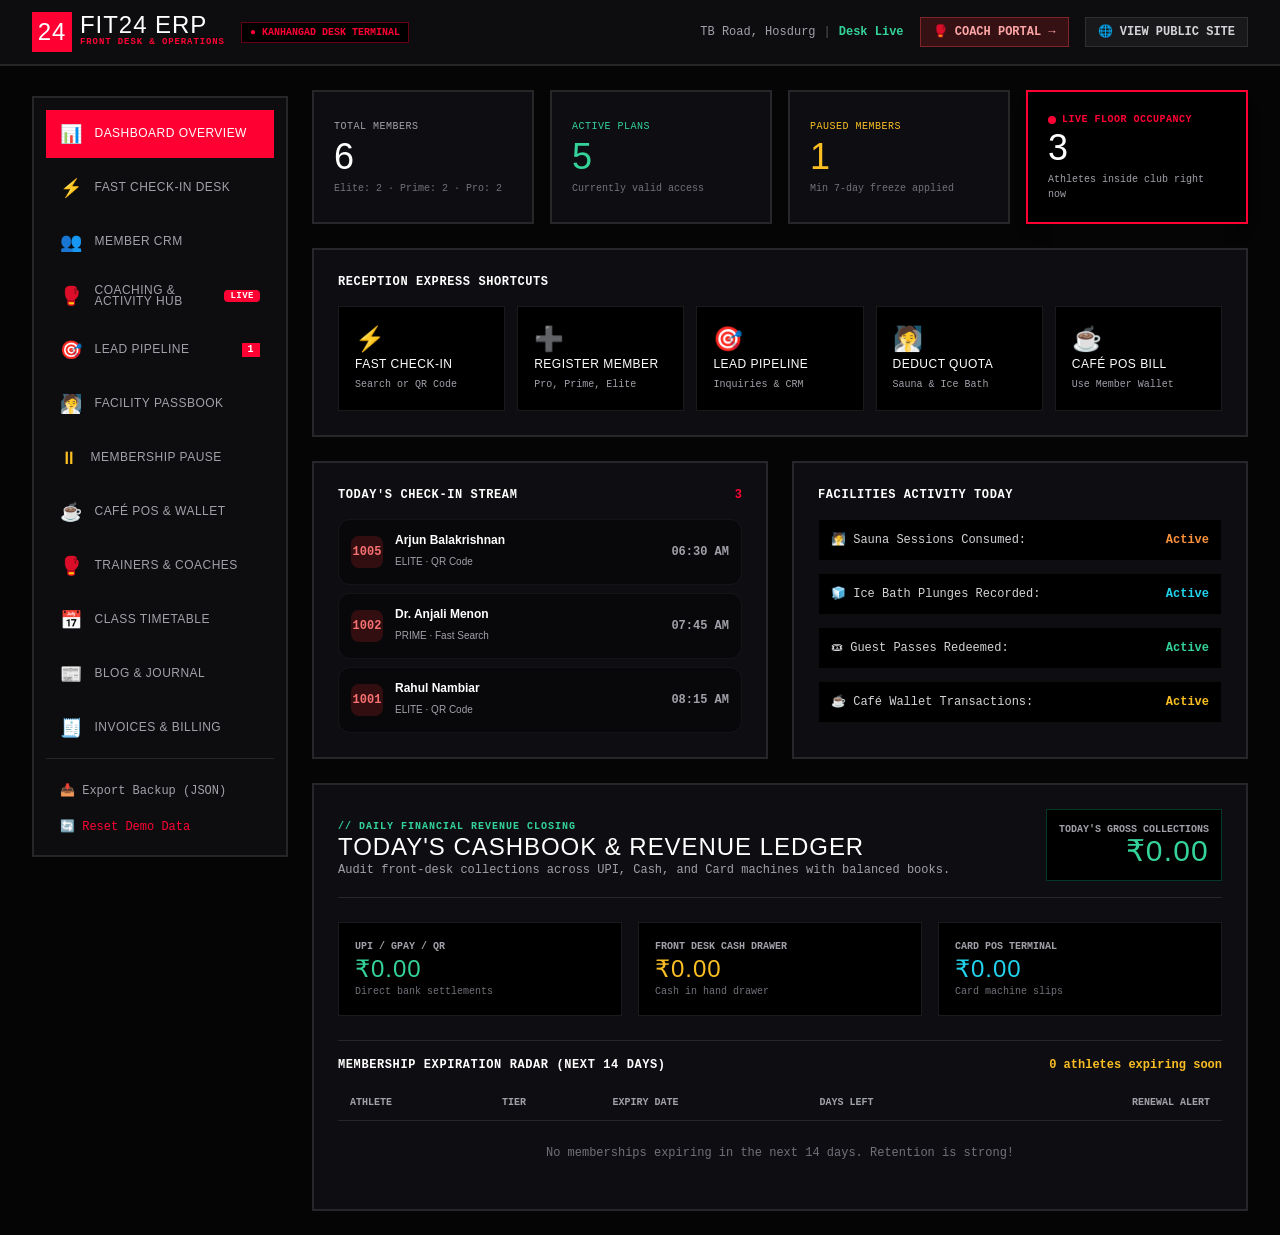
==== commit 90fc31f8: "feat: master 72-movement exercise library across 10 disciplines and admin coaching & activity survei" ====
--- a/admin.html
+++ b/admin.html
@@ -67,6 +67,14 @@
         <button data-tab="tab-members" class="admin-nav-btn w-full px-3.5 py-2.5 text-left text-xs font-gymbox text-base uppercase tracking-wider flex items-center gap-3 transition-all text-zinc-400 hover:bg-white/5 hover:text-white">
           <span class="text-lg text-[#ff0033]">👥</span>
           Member CRM
+        </button>
+
+        <button data-tab="tab-activity" class="admin-nav-btn w-full px-3.5 py-2.5 text-left text-xs font-gymbox text-base uppercase tracking-wider flex items-center justify-between transition-all text-zinc-400 hover:bg-white/5 hover:text-white">
+          <div class="flex items-center gap-3">
+            <span class="text-lg text-red-500">🥊</span>
+            <span>Coaching & Activity Hub</span>
+          </div>
+          <span class="px-1.5 py-0.5 text-[9px] font-mono bg-[#ff0033] text-white font-bold rounded">LIVE</span>
         </button>
 
         <button data-tab="tab-leads" class="admin-nav-btn w-full px-3.5 py-2.5 text-left text-xs font-gymbox text-base uppercase tracking-wider flex items-center justify-between transition-all text-zinc-400 hover:bg-white/5 hover:text-white">
@@ -406,6 +414,127 @@
         </div>
       </section>
 
+      <!-- ================= 3B. TAB: COACHING & FLOOR OPERATIONS HUB ================= -->
+      <section id="tab-activity" class="admin-tab-panel hidden space-y-6 font-mono">
+        <!-- Header & Action Ribbon -->
+        <div class="bg-[#0e0e12] border-2 border-[#ff0033] p-6">
+          <div class="flex flex-col md:flex-row md:items-center justify-between gap-4 border-b border-white/10 pb-4">
+            <div>
+              <div class="flex items-center gap-2">
+                <span class="text-[9px] font-bold text-[#ff0033] uppercase tracking-widest">// OPERATIONAL SURVEILLANCE & COACH AUDIT</span>
+                <span class="px-2 py-0.5 bg-emerald-600/20 text-emerald-400 border border-emerald-500/30 text-[9px] font-bold uppercase rounded">LIVE STREAM ACTIVE</span>
+              </div>
+              <h3 class="text-3xl font-gymbox text-white uppercase tracking-wide mt-1">COACHING & FLOOR OPERATIONS HUB</h3>
+              <p class="text-xs text-zinc-400 mt-0.5">Real-time oversight into what trainers prescribe, PT debits performed, and member workouts logged.</p>
+            </div>
+            <div class="flex items-center gap-2 flex-wrap">
+              <a href="trainer.html" target="_blank" class="px-3.5 py-2 bg-[#ff0033] hover:bg-white hover:text-black text-white text-xs font-gymbox uppercase tracking-wider transition-all flex items-center gap-1.5 shadow">
+                <span>🥊</span> <span>Coach Portal →</span>
+              </a>
+              <button onclick="openAdminExerciseDirectoryModal()" class="px-3 py-2 bg-cyan-950/40 hover:bg-cyan-600 hover:text-white text-cyan-300 text-xs font-bold uppercase border border-cyan-500/30 transition-all flex items-center gap-1.5">
+                <span>📚</span> <span>Master Movement Library</span>
+              </button>
+            </div>
+          </div>
+
+          <!-- Top Real-Time Operational KPI Metrics -->
+          <div class="grid grid-cols-2 md:grid-cols-4 gap-3 pt-4">
+            <div class="p-3 bg-black border border-white/10">
+              <span class="text-[9px] text-zinc-400 uppercase block font-bold">LIFTERS ACTIVE TODAY</span>
+              <strong id="activity-kpi-lifters" class="text-2xl font-gymbox text-emerald-400">0</strong>
+              <span class="text-[9px] text-zinc-500 block mt-0.5">Logging sets or present</span>
+            </div>
+            <div class="p-3 bg-black border border-white/10">
+              <span class="text-[9px] text-zinc-400 uppercase block font-bold">GYM VOLUME LIFTED TODAY</span>
+              <strong id="activity-kpi-volume" class="text-2xl font-gymbox text-yellow-400">0 KG</strong>
+              <span class="text-[9px] text-zinc-500 block mt-0.5">Cumulative floor overload</span>
+            </div>
+            <div class="p-3 bg-black border border-white/10">
+              <span class="text-[9px] text-zinc-400 uppercase block font-bold">PT SESSIONS CONDUCTED</span>
+              <strong id="activity-kpi-pt-debits" class="text-2xl font-gymbox text-[#ff0033]">0</strong>
+              <span class="text-[9px] text-zinc-500 block mt-0.5">Verified coach debits</span>
+            </div>
+            <div class="p-3 bg-black border border-white/10">
+              <span class="text-[9px] text-zinc-400 uppercase block font-bold">LOW PT QUOTA (≤2 LEFT)</span>
+              <strong id="activity-kpi-low-quota" class="text-2xl font-gymbox text-rose-400">0</strong>
+              <span class="text-[9px] text-zinc-500 block mt-0.5">Renewal outreach ready</span>
+            </div>
+          </div>
+        </div>
+
+        <!-- 2-Column Command Surveillance Layout -->
+        <div class="grid grid-cols-1 lg:grid-cols-3 gap-6">
+          
+          <!-- Column 1 & 2: Live Activity Surveillance Stream (Left) -->
+          <div class="lg:col-span-2 bg-[#0e0e12] border-2 border-white/10 p-5 space-y-4">
+            <div class="flex flex-col sm:flex-row sm:items-center justify-between gap-3 border-b border-white/10 pb-3">
+              <div>
+                <span class="text-[9px] text-zinc-500 font-bold uppercase tracking-wider block">// REAL-TIME SURVEILLANCE FEED</span>
+                <h4 class="text-xl font-gymbox text-white uppercase tracking-wide">ECOSYSTEM ACTIVITY AUDIT TRAIL</h4>
+              </div>
+              <span class="text-[10px] text-zinc-400">Auto-synced with Floor</span>
+            </div>
+
+            <!-- Filter Pills Bar -->
+            <div class="flex items-center gap-1.5 overflow-x-auto pb-1 text-[10px]">
+              <button onclick="setActivityStreamFilter('ALL')" id="act-btn-filter-all" class="px-2.5 py-1 rounded bg-[#ff0033] text-white font-bold uppercase whitespace-nowrap">All Events</button>
+              <button onclick="setActivityStreamFilter('TRAINER_ACTIONS')" id="act-btn-filter-trainer" class="px-2.5 py-1 rounded bg-black border border-white/10 text-zinc-400 hover:text-white font-bold uppercase whitespace-nowrap">🥊 Coach Actions</button>
+              <button onclick="setActivityStreamFilter('MEMBER_WORKOUTS')" id="act-btn-filter-workouts" class="px-2.5 py-1 rounded bg-black border border-white/10 text-zinc-400 hover:text-white font-bold uppercase whitespace-nowrap">⚡ Member Workouts</button>
+              <button onclick="setActivityStreamFilter('PT_DEBITS')" id="act-btn-filter-pt" class="px-2.5 py-1 rounded bg-black border border-white/10 text-zinc-400 hover:text-white font-bold uppercase whitespace-nowrap">📋 PT Quota Debits</button>
+              <button onclick="setActivityStreamFilter('CHECKINS_FEEDBACK')" id="act-btn-filter-checkins" class="px-2.5 py-1 rounded bg-black border border-white/10 text-zinc-400 hover:text-white font-bold uppercase whitespace-nowrap">💬 Reflections & Feedback</button>
+            </div>
+
+            <!-- Live Search Bar -->
+            <div>
+              <input id="activity-stream-search" type="text" oninput="renderActivityFeedList()" placeholder="🔍 Filter activity by athlete, coach name, movement, or ID..."
+                     class="w-full bg-black border border-white/20 p-2.5 text-white text-xs focus:border-[#ff0033] font-mono">
+            </div>
+
+            <!-- Scrollable Stream Container -->
+            <div id="activity-stream-list" class="space-y-2.5 max-h-[600px] overflow-y-auto pr-1">
+              <!-- Rendered dynamically by admin.js -->
+            </div>
+          </div>
+
+          <!-- Column 3: Coach Accountability & Low-Quota Alerts (Right) -->
+          <div class="space-y-6">
+            
+            <!-- Coach Performance & Accountability Scorecards -->
+            <div class="bg-[#0e0e12] border-2 border-white/10 p-5 space-y-4">
+              <div class="flex items-center justify-between border-b border-white/10 pb-3">
+                <div>
+                  <span class="text-[9px] text-[#ff0033] font-bold uppercase tracking-wider block">// STAFF ACCOUNTABILITY</span>
+                  <h4 class="text-xl font-gymbox text-white uppercase">COACH PERFORMANCE</h4>
+                </div>
+                <span class="text-[10px] text-zinc-400">3 Active Coaches</span>
+              </div>
+
+              <div id="coach-accountability-list" class="space-y-3">
+                <!-- Rendered dynamically by admin.js -->
+              </div>
+            </div>
+
+            <!-- Low-Quota Athletes (Renewal Alert Box) -->
+            <div class="bg-[#0e0e12] border-2 border-red-500/40 p-5 space-y-3">
+              <div class="flex items-center justify-between border-b border-white/10 pb-2">
+                <div>
+                  <span class="text-[9px] text-rose-400 font-bold uppercase tracking-wider block">// RENEWAL RADAR</span>
+                  <h4 class="text-lg font-gymbox text-white uppercase">LOW PT PACKAGES (≤2 LEFT)</h4>
+                </div>
+                <span class="px-1.5 py-0.5 bg-rose-600/20 text-rose-400 border border-rose-500/30 text-[9px] font-bold uppercase">OUTREACH</span>
+              </div>
+              <p class="text-[11px] text-zinc-400">Athletes whose 1-on-1 package is nearing exhaustion. WhatsApp renewal link ready.</p>
+              
+              <div id="low-pt-watchlist" class="space-y-2 max-h-56 overflow-y-auto">
+                <!-- Rendered dynamically by admin.js -->
+              </div>
+            </div>
+
+          </div>
+
+        </div>
+      </section>
+
       <!-- ================= 4. TAB: FACILITY PASSBOOK ================= -->
       <section id="tab-facilities" class="admin-tab-panel hidden space-y-6">
         <div class="bg-[#0e0e12] border-2 border-white/10 p-6">
@@ -1563,9 +1692,42 @@
     </div>
   </div>
 
+  <!-- 8. ADMIN MASTER EXERCISE DIRECTORY MODAL -->
+  <div id="admin-exercise-directory-modal" class="fixed inset-0 z-50 bg-black/90 backdrop-blur-md hidden flex items-center justify-center p-4">
+    <div class="bg-[#0e0e12] border-2 border-cyan-500 max-w-4xl w-full p-6 relative max-h-[90vh] overflow-y-auto font-mono">
+      <button onclick="closeAdminExerciseDirectoryModal()" class="absolute top-4 right-4 text-zinc-400 hover:text-white text-lg">✕</button>
+      
+      <div class="mb-4">
+        <div class="flex items-center gap-2">
+          <span class="px-2 py-0.5 bg-cyan-600/20 text-cyan-400 border border-cyan-500/30 text-[9px] font-bold rounded uppercase">MASTER DIRECTORY</span>
+          <span class="text-zinc-500 text-[10px]">70+ VERIFIED MOVEMENTS</span>
+        </div>
+        <h3 class="text-3xl font-gymbox text-white mt-1">FIT24 MOVEMENT MASTER ENCYCLOPEDIA</h3>
+        <p class="text-xs text-zinc-400 mt-0.5">Full club exercise index across all 10 categories with equipment, sets/reps, and coaching cues.</p>
+      </div>
+
+      <!-- Category Filter Pills -->
+      <div class="flex items-center gap-1.5 overflow-x-auto pb-2 text-[10px]" id="admin-encyclopedia-category-pills">
+        <!-- populated dynamically -->
+      </div>
+
+      <!-- Search Bar -->
+      <div class="my-3">
+        <input id="admin-encyclopedia-search" type="text" oninput="renderAdminExerciseEncyclopedia()" placeholder="🔍 Filter exercises by name, target muscle, or equipment..."
+               class="w-full bg-black border border-white/20 p-2.5 text-white text-xs focus:border-cyan-400 font-mono">
+      </div>
+
+      <!-- Grid of Exercise Cards -->
+      <div id="admin-encyclopedia-grid" class="grid grid-cols-1 md:grid-cols-2 gap-3 max-h-[55vh] overflow-y-auto pr-1">
+        <!-- populated dynamically -->
+      </div>
+    </div>
+  </div>
+
   <!-- Scripts -->
   <script src="https://cdn.jsdelivr.net/npm/@supabase/supabase-js@2"></script>
   <script src="js/supabase.js"></script>
+  <script src="js/exercises.js"></script>
   <script src="js/data.js"></script>
   <script src="js/scanner.js"></script>
   <script src="js/admin.js"></script>
--- a/css/style.css
+++ b/css/style.css
@@ -1 +1 @@
-*,:after,:before{--tw-border-spacing-x:0;--tw-border-spacing-y:0;--tw-translate-x:0;--tw-translate-y:0;--tw-rotate:0;--tw-skew-x:0;--tw-skew-y:0;--tw-scale-x:1;--tw-scale-y:1;--tw-pan-x: ;--tw-pan-y: ;--tw-pinch-zoom: ;--tw-scroll-snap-strictness:proximity;--tw-gradient-from-position: ;--tw-gradient-via-position: ;--tw-gradient-to-position: ;--tw-ordinal: ;--tw-slashed-zero: ;--tw-numeric-figure: ;--tw-numeric-spacing: ;--tw-numeric-fraction: ;--tw-ring-inset: ;--tw-ring-offset-width:0px;--tw-ring-offset-color:#fff;--tw-ring-color:rgba(59,130,246,.5);--tw-ring-offset-shadow:0 0 #0000;--tw-ring-shadow:0 0 #0000;--tw-shadow:0 0 #0000;--tw-shadow-colored:0 0 #0000;--tw-blur: ;--tw-brightness: ;--tw-contrast: ;--tw-grayscale: ;--tw-hue-rotate: ;--tw-invert: ;--tw-saturate: ;--tw-sepia: ;--tw-drop-shadow: ;--tw-backdrop-blur: ;--tw-backdrop-brightness: ;--tw-backdrop-contrast: ;--tw-backdrop-grayscale: ;--tw-backdrop-hue-rotate: ;--tw-backdrop-invert: ;--tw-backdrop-opacity: ;--tw-backdrop-saturate: ;--tw-backdrop-sepia: ;--tw-contain-size: ;--tw-contain-layout: ;--tw-contain-paint: ;--tw-contain-style: }::backdrop{--tw-border-spacing-x:0;--tw-border-spacing-y:0;--tw-translate-x:0;--tw-translate-y:0;--tw-rotate:0;--tw-skew-x:0;--tw-skew-y:0;--tw-scale-x:1;--tw-scale-y:1;--tw-pan-x: ;--tw-pan-y: ;--tw-pinch-zoom: ;--tw-scroll-snap-strictness:proximity;--tw-gradient-from-position: ;--tw-gradient-via-position: ;--tw-gradient-to-position: ;--tw-ordinal: ;--tw-slashed-zero: ;--tw-numeric-figure: ;--tw-numeric-spacing: ;--tw-numeric-fraction: ;--tw-ring-inset: ;--tw-ring-offset-width:0px;--tw-ring-offset-color:#fff;--tw-ring-color:rgba(59,130,246,.5);--tw-ring-offset-shadow:0 0 #0000;--tw-ring-shadow:0 0 #0000;--tw-shadow:0 0 #0000;--tw-shadow-colored:0 0 #0000;--tw-blur: ;--tw-brightness: ;--tw-contrast: ;--tw-grayscale: ;--tw-hue-rotate: ;--tw-invert: ;--tw-saturate: ;--tw-sepia: ;--tw-drop-shadow: ;--tw-backdrop-blur: ;--tw-backdrop-brightness: ;--tw-backdrop-contrast: ;--tw-backdrop-grayscale: ;--tw-backdrop-hue-rotate: ;--tw-backdrop-invert: ;--tw-backdrop-opacity: ;--tw-backdrop-saturate: ;--tw-backdrop-sepia: ;--tw-contain-size: ;--tw-contain-layout: ;--tw-contain-paint: ;--tw-contain-style: }/*! tailwindcss v3.4.17 | MIT License | https://tailwindcss.com*/*,:after,:before{border:0 solid #e5e7eb;box-sizing:border-box}:after,:before{--tw-content:""}:host,html{line-height:1.5;-webkit-text-size-adjust:100%;font-family:ui-sans-serif,system-ui,sans-serif,Apple Color Emoji,Segoe UI Emoji,Segoe UI Symbol,Noto Color Emoji;font-feature-settings:normal;font-variation-settings:normal;-moz-tab-size:4;-o-tab-size:4;tab-size:4;-webkit-tap-highlight-color:transparent}body{line-height:inherit;margin:0}hr{border-top-width:1px;color:inherit;height:0}abbr:where([title]){-webkit-text-decoration:underline dotted;text-decoration:underline dotted}h1,h2,h3,h4,h5,h6{font-size:inherit;font-weight:inherit}a{color:inherit;text-decoration:inherit}b,strong{font-weight:bolder}code,kbd,pre,samp{font-family:ui-monospace,SFMono-Regular,Menlo,Monaco,Consolas,Liberation Mono,Courier New,monospace;font-feature-settings:normal;font-size:1em;font-variation-settings:normal}small{font-size:80%}sub,sup{font-size:75%;line-height:0;position:relative;vertical-align:baseline}sub{bottom:-.25em}sup{top:-.5em}table{border-collapse:collapse;border-color:inherit;text-indent:0}button,input,optgroup,select,textarea{color:inherit;font-family:inherit;font-feature-settings:inherit;font-size:100%;font-variation-settings:inherit;font-weight:inherit;letter-spacing:inherit;line-height:inherit;margin:0;padding:0}button,select{text-transform:none}button,input:where([type=button]),input:where([type=reset]),input:where([type=submit]){-webkit-appearance:button;background-color:transparent;background-image:none}:-moz-focusring{outline:auto}:-moz-ui-invalid{box-shadow:none}progress{vertical-align:baseline}::-webkit-inner-spin-button,::-webkit-outer-spin-button{height:auto}[type=search]{-webkit-appearance:textfield;outline-offset:-2px}::-webkit-search-decoration{-webkit-appearance:none}::-webkit-file-upload-button{-webkit-appearance:button;font:inherit}summary{display:list-item}blockquote,dd,dl,figure,h1,h2,h3,h4,h5,h6,hr,p,pre{margin:0}fieldset{margin:0}fieldset,legend{padding:0}menu,ol,ul{list-style:none;margin:0;padding:0}dialog{padding:0}textarea{resize:vertical}input::-moz-placeholder,textarea::-moz-placeholder{color:#9ca3af;opacity:1}input::placeholder,textarea::placeholder{color:#9ca3af;opacity:1}[role=button],button{cursor:pointer}:disabled{cursor:default}audio,canvas,embed,iframe,img,object,svg,video{display:block;vertical-align:middle}img,video{height:auto;max-width:100%}[hidden]:where(:not([hidden=until-found])){display:none}.\!container{width:100%!important}.container{width:100%}@media (min-width:640px){.\!container{max-width:640px!important}.container{max-width:640px}}@media (min-width:768px){.\!container{max-width:768px!important}.container{max-width:768px}}@media (min-width:1024px){.\!container{max-width:1024px!important}.container{max-width:1024px}}@media (min-width:1280px){.\!container{max-width:1280px!important}.container{max-width:1280px}}@media (min-width:1536px){.\!container{max-width:1536px!important}.container{max-width:1536px}}.sr-only{height:1px;margin:-1px;overflow:hidden;padding:0;position:absolute;width:1px;clip:rect(0,0,0,0);border-width:0;white-space:nowrap}.pointer-events-none{pointer-events:none}.fixed{position:fixed}.absolute{position:absolute}.relative{position:relative}.sticky{position:sticky}.inset-0{inset:0}.inset-8{inset:2rem}.inset-x-0{left:0;right:0}.-bottom-6{bottom:-1.5rem}.-right-6{right:-1.5rem}.-top-3\.5{top:-.875rem}.left-0{left:0}.left-1\/2{left:50%}.left-3{left:.75rem}.right-0{right:0}.right-4{right:1rem}.right-6{right:1.5rem}.top-0{top:0}.top-10{top:2.5rem}.top-24{top:6rem}.top-3{top:.75rem}.top-4{top:1rem}.top-full{top:100%}.isolate{isolation:isolate}.z-0{z-index:0}.z-10{z-index:10}.z-20{z-index:20}.z-40{z-index:40}.z-50{z-index:50}.col-span-2{grid-column:span 2/span 2}.col-span-full{grid-column:1/-1}.mx-2{margin-left:.5rem;margin-right:.5rem}.mx-auto{margin-left:auto;margin-right:auto}.my-0\.5{margin-bottom:.125rem;margin-top:.125rem}.my-2{margin-bottom:.5rem;margin-top:.5rem}.my-auto{margin-bottom:auto;margin-top:auto}.-mt-1{margin-top:-.25rem}.mb-0\.5{margin-bottom:.125rem}.mb-1{margin-bottom:.25rem}.mb-10{margin-bottom:2.5rem}.mb-12{margin-bottom:3rem}.mb-14{margin-bottom:3.5rem}.mb-2{margin-bottom:.5rem}.mb-3{margin-bottom:.75rem}.mb-4{margin-bottom:1rem}.mb-5{margin-bottom:1.25rem}.mb-6{margin-bottom:1.5rem}.mb-8{margin-bottom:2rem}.ml-2{margin-left:.5rem}.mr-0\.5{margin-right:.125rem}.mr-1{margin-right:.25rem}.mt-0\.5{margin-top:.125rem}.mt-1{margin-top:.25rem}.mt-16{margin-top:4rem}.mt-2{margin-top:.5rem}.mt-3{margin-top:.75rem}.mt-4{margin-top:1rem}.mt-6{margin-top:1.5rem}.mt-8{margin-top:2rem}.mt-auto{margin-top:auto}.line-clamp-3{display:-webkit-box;overflow:hidden;-webkit-box-orient:vertical;-webkit-line-clamp:3}.block{display:block}.inline-block{display:inline-block}.flex{display:flex}.inline-flex{display:inline-flex}.\!table{display:table!important}.table{display:table}.grid{display:grid}.hidden{display:none}.aspect-square{aspect-ratio:1/1}.h-1{height:.25rem}.h-1\.5{height:.375rem}.h-10{height:2.5rem}.h-12{height:3rem}.h-14{height:3.5rem}.h-16{height:4rem}.h-2{height:.5rem}.h-2\.5{height:.625rem}.h-20{height:5rem}.h-32{height:8rem}.h-4{height:1rem}.h-40{height:10rem}.h-48{height:12rem}.h-64{height:16rem}.h-8{height:2rem}.h-\[400px\]{height:400px}.h-\[480px\]{height:480px}.h-full{height:100%}.h-screen{height:100vh}.max-h-48{max-height:12rem}.max-h-60{max-height:15rem}.max-h-\[90vh\]{max-height:90vh}.max-h-\[95vh\]{max-height:95vh}.min-h-screen{min-height:100vh}.w-0{width:0}.w-1\.5{width:.375rem}.w-10{width:2.5rem}.w-12{width:3rem}.w-14{width:3.5rem}.w-16{width:4rem}.w-2{width:.5rem}.w-2\.5{width:.625rem}.w-4{width:1rem}.w-48{width:12rem}.w-8{width:2rem}.w-\[310px\]{width:310px}.w-\[750px\]{width:750px}.w-full{width:100%}.w-max{width:-moz-max-content;width:max-content}.min-w-0{min-width:0}.min-w-\[70px\]{min-width:70px}.max-w-2xl{max-width:42rem}.max-w-3xl{max-width:48rem}.max-w-4xl{max-width:56rem}.max-w-7xl{max-width:80rem}.max-w-\[120px\]{max-width:120px}.max-w-\[150px\]{max-width:150px}.max-w-\[200px\]{max-width:200px}.max-w-\[240px\]{max-width:240px}.max-w-lg{max-width:32rem}.max-w-md{max-width:28rem}.max-w-sm{max-width:24rem}.flex-1{flex:1 1 0%}.flex-shrink-0{flex-shrink:0}.-translate-x-1\/2{--tw-translate-x:-50%}.-translate-x-1\/2,.transform{transform:translate(var(--tw-translate-x),var(--tw-translate-y)) rotate(var(--tw-rotate)) skewX(var(--tw-skew-x)) skewY(var(--tw-skew-y)) scaleX(var(--tw-scale-x)) scaleY(var(--tw-scale-y))}@keyframes bounce{0%,to{animation-timing-function:cubic-bezier(.8,0,1,1);transform:translateY(-25%)}50%{animation-timing-function:cubic-bezier(0,0,.2,1);transform:none}}.animate-bounce{animation:bounce 1s infinite}@keyframes ping{75%,to{opacity:0;transform:scale(2)}}.animate-ping{animation:ping 1s cubic-bezier(0,0,.2,1) infinite}@keyframes pulse{50%{opacity:.5}}.animate-pulse{animation:pulse 2s cubic-bezier(.4,0,.6,1) infinite}.cursor-pointer{cursor:pointer}.select-none{-webkit-user-select:none;-moz-user-select:none;user-select:none}.resize{resize:both}.grid-cols-1{grid-template-columns:repeat(1,minmax(0,1fr))}.grid-cols-2{grid-template-columns:repeat(2,minmax(0,1fr))}.grid-cols-3{grid-template-columns:repeat(3,minmax(0,1fr))}.grid-cols-4{grid-template-columns:repeat(4,minmax(0,1fr))}.flex-col{flex-direction:column}.flex-wrap{flex-wrap:wrap}.items-start{align-items:flex-start}.items-end{align-items:flex-end}.items-center{align-items:center}.items-baseline{align-items:baseline}.items-stretch{align-items:stretch}.justify-start{justify-content:flex-start}.justify-end{justify-content:flex-end}.justify-center{justify-content:center}.justify-between{justify-content:space-between}.gap-1{gap:.25rem}.gap-1\.5{gap:.375rem}.gap-10{gap:2.5rem}.gap-12{gap:3rem}.gap-2{gap:.5rem}.gap-2\.5{gap:.625rem}.gap-3{gap:.75rem}.gap-3\.5{gap:.875rem}.gap-4{gap:1rem}.gap-6{gap:1.5rem}.gap-8{gap:2rem}.gap-x-2{-moz-column-gap:.5rem;column-gap:.5rem}.gap-y-0\.5{row-gap:.125rem}.space-x-1>:not([hidden])~:not([hidden]){--tw-space-x-reverse:0;margin-left:calc(.25rem*(1 - var(--tw-space-x-reverse)));margin-right:calc(.25rem*var(--tw-space-x-reverse))}.space-y-1>:not([hidden])~:not([hidden]){--tw-space-y-reverse:0;margin-bottom:calc(.25rem*var(--tw-space-y-reverse));margin-top:calc(.25rem*(1 - var(--tw-space-y-reverse)))}.space-y-1\.5>:not([hidden])~:not([hidden]){--tw-space-y-reverse:0;margin-bottom:calc(.375rem*var(--tw-space-y-reverse));margin-top:calc(.375rem*(1 - var(--tw-space-y-reverse)))}.space-y-2>:not([hidden])~:not([hidden]){--tw-space-y-reverse:0;margin-bottom:calc(.5rem*var(--tw-space-y-reverse));margin-top:calc(.5rem*(1 - var(--tw-space-y-reverse)))}.space-y-2\.5>:not([hidden])~:not([hidden]){--tw-space-y-reverse:0;margin-bottom:calc(.625rem*var(--tw-space-y-reverse));margin-top:calc(.625rem*(1 - var(--tw-space-y-reverse)))}.space-y-3>:not([hidden])~:not([hidden]){--tw-space-y-reverse:0;margin-bottom:calc(.75rem*var(--tw-space-y-reverse));margin-top:calc(.75rem*(1 - var(--tw-space-y-reverse)))}.space-y-4>:not([hidden])~:not([hidden]){--tw-space-y-reverse:0;margin-bottom:calc(1rem*var(--tw-space-y-reverse));margin-top:calc(1rem*(1 - var(--tw-space-y-reverse)))}.space-y-5>:not([hidden])~:not([hidden]){--tw-space-y-reverse:0;margin-bottom:calc(1.25rem*var(--tw-space-y-reverse));margin-top:calc(1.25rem*(1 - var(--tw-space-y-reverse)))}.space-y-6>:not([hidden])~:not([hidden]){--tw-space-y-reverse:0;margin-bottom:calc(1.5rem*var(--tw-space-y-reverse));margin-top:calc(1.5rem*(1 - var(--tw-space-y-reverse)))}.self-start{align-self:flex-start}.overflow-hidden{overflow:hidden}.overflow-x-auto{overflow-x:auto}.overflow-y-auto{overflow-y:auto}.scroll-smooth{scroll-behavior:smooth}.truncate{overflow:hidden;text-overflow:ellipsis}.truncate,.whitespace-nowrap{white-space:nowrap}.whitespace-pre-line{white-space:pre-line}.rounded{border-radius:.25rem}.rounded-2xl{border-radius:1rem}.rounded-3xl{border-radius:1.5rem}.rounded-full{border-radius:9999px}.rounded-lg{border-radius:.5rem}.rounded-none{border-radius:0}.rounded-xl{border-radius:.75rem}.rounded-t{border-top-left-radius:.25rem;border-top-right-radius:.25rem}.border{border-width:1px}.border-2{border-width:2px}.border-y-2{border-bottom-width:2px;border-top-width:2px}.border-b{border-bottom-width:1px}.border-b-2{border-bottom-width:2px}.border-l-2{border-left-width:2px}.border-t{border-top-width:1px}.border-t-2{border-top-width:2px}.border-dashed{border-style:dashed}.border-\[\#ff0033\]{--tw-border-opacity:1;border-color:rgb(255 0 51/var(--tw-border-opacity,1))}.border-\[\#ff0033\]\/30{border-color:rgba(255,0,51,.3)}.border-\[\#ff0033\]\/40{border-color:rgba(255,0,51,.4)}.border-\[\#ff0033\]\/50{border-color:rgba(255,0,51,.5)}.border-amber-500\/30{border-color:rgba(245,158,11,.3)}.border-amber-500\/40{border-color:rgba(245,158,11,.4)}.border-black{--tw-border-opacity:1;border-color:rgb(0 0 0/var(--tw-border-opacity,1))}.border-blue-500{--tw-border-opacity:1;border-color:rgb(59 130 246/var(--tw-border-opacity,1))}.border-cyan-400{--tw-border-opacity:1;border-color:rgb(34 211 238/var(--tw-border-opacity,1))}.border-cyan-400\/40{border-color:rgba(34,211,238,.4)}.border-cyan-500{--tw-border-opacity:1;border-color:rgb(6 182 212/var(--tw-border-opacity,1))}.border-cyan-500\/30{border-color:rgba(6,182,212,.3)}.border-cyan-500\/40{border-color:rgba(6,182,212,.4)}.border-cyan-500\/50{border-color:rgba(6,182,212,.5)}.border-emerald-500{--tw-border-opacity:1;border-color:rgb(16 185 129/var(--tw-border-opacity,1))}.border-emerald-500\/20{border-color:rgba(16,185,129,.2)}.border-emerald-500\/30{border-color:rgba(16,185,129,.3)}.border-emerald-500\/40{border-color:rgba(16,185,129,.4)}.border-emerald-500\/50{border-color:rgba(16,185,129,.5)}.border-orange-400\/40{border-color:rgba(251,146,60,.4)}.border-orange-500\/30{border-color:rgba(249,115,22,.3)}.border-orange-500\/40{border-color:rgba(249,115,22,.4)}.border-pink-500\/30{border-color:rgba(236,72,153,.3)}.border-pink-500\/40{border-color:rgba(236,72,153,.4)}.border-purple-400{--tw-border-opacity:1;border-color:rgb(192 132 252/var(--tw-border-opacity,1))}.border-purple-400\/50{border-color:rgba(192,132,252,.5)}.border-purple-500{--tw-border-opacity:1;border-color:rgb(168 85 247/var(--tw-border-opacity,1))}.border-purple-500\/30{border-color:rgba(168,85,247,.3)}.border-purple-500\/40{border-color:rgba(168,85,247,.4)}.border-purple-500\/50{border-color:rgba(168,85,247,.5)}.border-red-500{--tw-border-opacity:1;border-color:rgb(239 68 68/var(--tw-border-opacity,1))}.border-red-500\/30{border-color:rgba(239,68,68,.3)}.border-red-500\/40{border-color:rgba(239,68,68,.4)}.border-rose-500{--tw-border-opacity:1;border-color:rgb(244 63 94/var(--tw-border-opacity,1))}.border-rose-500\/30{border-color:rgba(244,63,94,.3)}.border-transparent{border-color:transparent}.border-white{--tw-border-opacity:1;border-color:rgb(255 255 255/var(--tw-border-opacity,1))}.border-white\/10{border-color:hsla(0,0%,100%,.1)}.border-white\/15{border-color:hsla(0,0%,100%,.15)}.border-white\/20{border-color:hsla(0,0%,100%,.2)}.border-white\/5{border-color:hsla(0,0%,100%,.05)}.border-yellow-400{--tw-border-opacity:1;border-color:rgb(250 204 21/var(--tw-border-opacity,1))}.border-yellow-400\/40{border-color:rgba(250,204,21,.4)}.border-yellow-500{--tw-border-opacity:1;border-color:rgb(234 179 8/var(--tw-border-opacity,1))}.border-yellow-500\/30{border-color:rgba(234,179,8,.3)}.border-zinc-300{--tw-border-opacity:1;border-color:rgb(212 212 216/var(--tw-border-opacity,1))}.border-zinc-400{--tw-border-opacity:1;border-color:rgb(161 161 170/var(--tw-border-opacity,1))}.border-zinc-700{--tw-border-opacity:1;border-color:rgb(63 63 70/var(--tw-border-opacity,1))}.bg-\[\#050505\]{--tw-bg-opacity:1;background-color:rgb(5 5 5/var(--tw-bg-opacity,1))}.bg-\[\#050505\]\/95{background-color:rgba(5,5,5,.95)}.bg-\[\#09090c\]{--tw-bg-opacity:1;background-color:rgb(9 9 12/var(--tw-bg-opacity,1))}.bg-\[\#0d0d10\]{--tw-bg-opacity:1;background-color:rgb(13 13 16/var(--tw-bg-opacity,1))}.bg-\[\#0e0e12\]{--tw-bg-opacity:1;background-color:rgb(14 14 18/var(--tw-bg-opacity,1))}.bg-\[\#121216\]{--tw-bg-opacity:1;background-color:rgb(18 18 22/var(--tw-bg-opacity,1))}.bg-\[\#121217\]{--tw-bg-opacity:1;background-color:rgb(18 18 23/var(--tw-bg-opacity,1))}.bg-\[\#ff0033\]{--tw-bg-opacity:1;background-color:rgb(255 0 51/var(--tw-bg-opacity,1))}.bg-\[\#ff0033\]\/10{background-color:rgba(255,0,51,.1)}.bg-\[\#ff0033\]\/20{background-color:rgba(255,0,51,.2)}.bg-amber-400{--tw-bg-opacity:1;background-color:rgb(251 191 36/var(--tw-bg-opacity,1))}.bg-amber-500{--tw-bg-opacity:1;background-color:rgb(245 158 11/var(--tw-bg-opacity,1))}.bg-amber-500\/10{background-color:rgba(245,158,11,.1)}.bg-amber-500\/20{background-color:rgba(245,158,11,.2)}.bg-amber-600{--tw-bg-opacity:1;background-color:rgb(217 119 6/var(--tw-bg-opacity,1))}.bg-amber-600\/30{background-color:rgba(217,119,6,.3)}.bg-black{--tw-bg-opacity:1;background-color:rgb(0 0 0/var(--tw-bg-opacity,1))}.bg-black\/40{background-color:rgba(0,0,0,.4)}.bg-black\/50{background-color:rgba(0,0,0,.5)}.bg-black\/60{background-color:rgba(0,0,0,.6)}.bg-black\/80{background-color:rgba(0,0,0,.8)}.bg-black\/90{background-color:rgba(0,0,0,.9)}.bg-cyan-400{--tw-bg-opacity:1;background-color:rgb(34 211 238/var(--tw-bg-opacity,1))}.bg-cyan-500\/10{background-color:rgba(6,182,212,.1)}.bg-cyan-500\/20{background-color:rgba(6,182,212,.2)}.bg-cyan-600{--tw-bg-opacity:1;background-color:rgb(8 145 178/var(--tw-bg-opacity,1))}.bg-cyan-600\/20{background-color:rgba(8,145,178,.2)}.bg-cyan-600\/30{background-color:rgba(8,145,178,.3)}.bg-cyan-950\/20{background-color:rgba(8,51,68,.2)}.bg-cyan-950\/30{background-color:rgba(8,51,68,.3)}.bg-cyan-950\/40{background-color:rgba(8,51,68,.4)}.bg-emerald-500{--tw-bg-opacity:1;background-color:rgb(16 185 129/var(--tw-bg-opacity,1))}.bg-emerald-500\/10{background-color:rgba(16,185,129,.1)}.bg-emerald-500\/20{background-color:rgba(16,185,129,.2)}.bg-emerald-600{--tw-bg-opacity:1;background-color:rgb(5 150 105/var(--tw-bg-opacity,1))}.bg-emerald-600\/20{background-color:rgba(5,150,105,.2)}.bg-emerald-600\/30{background-color:rgba(5,150,105,.3)}.bg-emerald-950\/20{background-color:rgba(2,44,34,.2)}.bg-emerald-950\/30{background-color:rgba(2,44,34,.3)}.bg-orange-500\/10{background-color:rgba(249,115,22,.1)}.bg-orange-500\/20{background-color:rgba(249,115,22,.2)}.bg-orange-600{--tw-bg-opacity:1;background-color:rgb(234 88 12/var(--tw-bg-opacity,1))}.bg-pink-500\/10{background-color:rgba(236,72,153,.1)}.bg-pink-500\/20{background-color:rgba(236,72,153,.2)}.bg-pink-600{--tw-bg-opacity:1;background-color:rgb(219 39 119/var(--tw-bg-opacity,1))}.bg-pink-600\/30{background-color:rgba(219,39,119,.3)}.bg-purple-500\/10{background-color:rgba(168,85,247,.1)}.bg-purple-500\/20{background-color:rgba(168,85,247,.2)}.bg-purple-600{--tw-bg-opacity:1;background-color:rgb(147 51 234/var(--tw-bg-opacity,1))}.bg-purple-600\/30{background-color:rgba(147,51,234,.3)}.bg-purple-950\/20{background-color:rgba(59,7,100,.2)}.bg-red-500\/10{background-color:rgba(239,68,68,.1)}.bg-red-500\/15{background-color:rgba(239,68,68,.15)}.bg-red-500\/20{background-color:rgba(239,68,68,.2)}.bg-red-500\/30{background-color:rgba(239,68,68,.3)}.bg-red-600{--tw-bg-opacity:1;background-color:rgb(220 38 38/var(--tw-bg-opacity,1))}.bg-red-600\/20{background-color:rgba(220,38,38,.2)}.bg-red-600\/30{background-color:rgba(220,38,38,.3)}.bg-red-950\/10{background-color:rgba(69,10,10,.1)}.bg-red-950\/15{background-color:rgba(69,10,10,.15)}.bg-red-950\/20{background-color:rgba(69,10,10,.2)}.bg-red-950\/40{background-color:rgba(69,10,10,.4)}.bg-white{--tw-bg-opacity:1;background-color:rgb(255 255 255/var(--tw-bg-opacity,1))}.bg-white\/10{background-color:hsla(0,0%,100%,.1)}.bg-white\/5{background-color:hsla(0,0%,100%,.05)}.bg-white\/\[0\.02\]{background-color:hsla(0,0%,100%,.02)}.bg-yellow-400{--tw-bg-opacity:1;background-color:rgb(250 204 21/var(--tw-bg-opacity,1))}.bg-yellow-400\/20{background-color:rgba(250,204,21,.2)}.bg-yellow-500{--tw-bg-opacity:1;background-color:rgb(234 179 8/var(--tw-bg-opacity,1))}.bg-yellow-500\/20{background-color:rgba(234,179,8,.2)}.bg-zinc-200{--tw-bg-opacity:1;background-color:rgb(228 228 231/var(--tw-bg-opacity,1))}.bg-zinc-600{--tw-bg-opacity:1;background-color:rgb(82 82 91/var(--tw-bg-opacity,1))}.bg-zinc-700{--tw-bg-opacity:1;background-color:rgb(63 63 70/var(--tw-bg-opacity,1))}.bg-zinc-800{--tw-bg-opacity:1;background-color:rgb(39 39 42/var(--tw-bg-opacity,1))}.bg-zinc-900{--tw-bg-opacity:1;background-color:rgb(24 24 27/var(--tw-bg-opacity,1))}.bg-gradient-to-r{background-image:linear-gradient(to right,var(--tw-gradient-stops))}.bg-gradient-to-t{background-image:linear-gradient(to top,var(--tw-gradient-stops))}.from-black{--tw-gradient-from:#000 var(--tw-gradient-from-position);--tw-gradient-to:transparent var(--tw-gradient-to-position);--tw-gradient-stops:var(--tw-gradient-from),var(--tw-gradient-to)}.from-red-950\/40{--tw-gradient-from:rgba(69,10,10,.4) var(--tw-gradient-from-position);--tw-gradient-to:rgba(69,10,10,0) var(--tw-gradient-to-position);--tw-gradient-stops:var(--tw-gradient-from),var(--tw-gradient-to)}.from-yellow-500{--tw-gradient-from:#eab308 var(--tw-gradient-from-position);--tw-gradient-to:rgba(234,179,8,0) var(--tw-gradient-to-position);--tw-gradient-stops:var(--tw-gradient-from),var(--tw-gradient-to)}.via-black\/75{--tw-gradient-to:transparent var(--tw-gradient-to-position);--tw-gradient-stops:var(--tw-gradient-from),rgba(0,0,0,.75) var(--tw-gradient-via-position),var(--tw-gradient-to)}.via-transparent{--tw-gradient-to:transparent var(--tw-gradient-to-position);--tw-gradient-stops:var(--tw-gradient-from),transparent var(--tw-gradient-via-position),var(--tw-gradient-to)}.to-\[\#ff0033\]{--tw-gradient-to:#f03 var(--tw-gradient-to-position)}.to-black{--tw-gradient-to:#000 var(--tw-gradient-to-position)}.to-black\/35{--tw-gradient-to:rgba(0,0,0,.35) var(--tw-gradient-to-position)}.to-transparent{--tw-gradient-to:transparent var(--tw-gradient-to-position)}.object-cover{-o-object-fit:cover;object-fit:cover}.object-top{-o-object-position:top;object-position:top}.p-1{padding:.25rem}.p-1\.5{padding:.375rem}.p-2{padding:.5rem}.p-2\.5{padding:.625rem}.p-3{padding:.75rem}.p-3\.5{padding:.875rem}.p-4{padding:1rem}.p-5{padding:1.25rem}.p-6{padding:1.5rem}.p-8{padding:2rem}.px-1\.5{padding-left:.375rem;padding-right:.375rem}.px-2{padding-left:.5rem;padding-right:.5rem}.px-2\.5{padding-left:.625rem;padding-right:.625rem}.px-3{padding-left:.75rem;padding-right:.75rem}.px-3\.5{padding-left:.875rem;padding-right:.875rem}.px-4{padding-left:1rem;padding-right:1rem}.px-5{padding-left:1.25rem;padding-right:1.25rem}.px-6{padding-left:1.5rem;padding-right:1.5rem}.px-8{padding-left:2rem;padding-right:2rem}.py-0\.5{padding-bottom:.125rem;padding-top:.125rem}.py-1{padding-bottom:.25rem;padding-top:.25rem}.py-1\.5{padding-bottom:.375rem;padding-top:.375rem}.py-10{padding-bottom:2.5rem;padding-top:2.5rem}.py-2{padding-bottom:.5rem;padding-top:.5rem}.py-2\.5{padding-bottom:.625rem;padding-top:.625rem}.py-24{padding-bottom:6rem;padding-top:6rem}.py-3{padding-bottom:.75rem;padding-top:.75rem}.py-3\.5{padding-bottom:.875rem;padding-top:.875rem}.py-4{padding-bottom:1rem;padding-top:1rem}.py-6{padding-bottom:1.5rem;padding-top:1.5rem}.py-8{padding-bottom:2rem;padding-top:2rem}.pb-1{padding-bottom:.25rem}.pb-1\.5{padding-bottom:.375rem}.pb-12{padding-bottom:3rem}.pb-2{padding-bottom:.5rem}.pb-24{padding-bottom:6rem}.pb-3{padding-bottom:.75rem}.pb-4{padding-bottom:1rem}.pl-2{padding-left:.5rem}.pl-3{padding-left:.75rem}.pr-2{padding-right:.5rem}.pt-1{padding-top:.25rem}.pt-1\.5{padding-top:.375rem}.pt-12{padding-top:3rem}.pt-16{padding-top:4rem}.pt-2{padding-top:.5rem}.pt-3{padding-top:.75rem}.pt-4{padding-top:1rem}.pt-6{padding-top:1.5rem}.pt-8{padding-top:2rem}.text-left{text-align:left}.text-center{text-align:center}.text-right{text-align:right}.font-mono{font-family:ui-monospace,SFMono-Regular,Menlo,Monaco,Consolas,Liberation Mono,Courier New,monospace}.text-2xl{font-size:1.5rem;line-height:2rem}.text-3xl{font-size:1.875rem;line-height:2.25rem}.text-4xl{font-size:2.25rem;line-height:2.5rem}.text-5xl{font-size:3rem;line-height:1}.text-6xl{font-size:3.75rem;line-height:1}.text-9xl{font-size:8rem;line-height:1}.text-\[10px\]{font-size:10px}.text-\[11px\]{font-size:11px}.text-\[7px\]{font-size:7px}.text-\[8px\]{font-size:8px}.text-\[9px\]{font-size:9px}.text-base{font-size:1rem;line-height:1.5rem}.text-lg{font-size:1.125rem;line-height:1.75rem}.text-sm{font-size:.875rem;line-height:1.25rem}.text-xl{font-size:1.25rem;line-height:1.75rem}.text-xs{font-size:.75rem;line-height:1rem}.font-black{font-weight:900}.font-bold{font-weight:700}.font-medium{font-weight:500}.font-normal{font-weight:400}.font-semibold{font-weight:600}.uppercase{text-transform:uppercase}.italic{font-style:italic}.leading-none{line-height:1}.leading-relaxed{line-height:1.625}.leading-snug{line-height:1.375}.leading-tight{line-height:1.25}.tracking-tight{letter-spacing:-.025em}.tracking-wide{letter-spacing:.025em}.tracking-wider{letter-spacing:.05em}.tracking-widest{letter-spacing:.1em}.text-\[\#ff0033\]{--tw-text-opacity:1;color:rgb(255 0 51/var(--tw-text-opacity,1))}.text-amber-300{--tw-text-opacity:1;color:rgb(252 211 77/var(--tw-text-opacity,1))}.text-amber-400{--tw-text-opacity:1;color:rgb(251 191 36/var(--tw-text-opacity,1))}.text-amber-400\/90{color:rgba(251,191,36,.9)}.text-black{--tw-text-opacity:1;color:rgb(0 0 0/var(--tw-text-opacity,1))}.text-blue-400{--tw-text-opacity:1;color:rgb(96 165 250/var(--tw-text-opacity,1))}.text-cyan-300{--tw-text-opacity:1;color:rgb(103 232 249/var(--tw-text-opacity,1))}.text-cyan-400{--tw-text-opacity:1;color:rgb(34 211 238/var(--tw-text-opacity,1))}.text-emerald-300{--tw-text-opacity:1;color:rgb(110 231 183/var(--tw-text-opacity,1))}.text-emerald-400{--tw-text-opacity:1;color:rgb(52 211 153/var(--tw-text-opacity,1))}.text-emerald-500\/80{color:rgba(16,185,129,.8)}.text-gym-red{--tw-text-opacity:1;color:rgb(255 0 51/var(--tw-text-opacity,1))}.text-orange-400{--tw-text-opacity:1;color:rgb(251 146 60/var(--tw-text-opacity,1))}.text-pink-300{--tw-text-opacity:1;color:rgb(249 168 212/var(--tw-text-opacity,1))}.text-pink-400{--tw-text-opacity:1;color:rgb(244 114 182/var(--tw-text-opacity,1))}.text-purple-300{--tw-text-opacity:1;color:rgb(216 180 254/var(--tw-text-opacity,1))}.text-purple-400{--tw-text-opacity:1;color:rgb(192 132 252/var(--tw-text-opacity,1))}.text-red-300{--tw-text-opacity:1;color:rgb(252 165 165/var(--tw-text-opacity,1))}.text-red-400{--tw-text-opacity:1;color:rgb(248 113 113/var(--tw-text-opacity,1))}.text-red-500{--tw-text-opacity:1;color:rgb(239 68 68/var(--tw-text-opacity,1))}.text-rose-400{--tw-text-opacity:1;color:rgb(251 113 133/var(--tw-text-opacity,1))}.text-rose-500{--tw-text-opacity:1;color:rgb(244 63 94/var(--tw-text-opacity,1))}.text-white{--tw-text-opacity:1;color:rgb(255 255 255/var(--tw-text-opacity,1))}.text-white\/30{color:hsla(0,0%,100%,.3)}.text-white\/\[0\.03\]{color:hsla(0,0%,100%,.03)}.text-yellow-300{--tw-text-opacity:1;color:rgb(253 224 71/var(--tw-text-opacity,1))}.text-yellow-400{--tw-text-opacity:1;color:rgb(250 204 21/var(--tw-text-opacity,1))}.text-zinc-100{--tw-text-opacity:1;color:rgb(244 244 245/var(--tw-text-opacity,1))}.text-zinc-200{--tw-text-opacity:1;color:rgb(228 228 231/var(--tw-text-opacity,1))}.text-zinc-300{--tw-text-opacity:1;color:rgb(212 212 216/var(--tw-text-opacity,1))}.text-zinc-400{--tw-text-opacity:1;color:rgb(161 161 170/var(--tw-text-opacity,1))}.text-zinc-500{--tw-text-opacity:1;color:rgb(113 113 122/var(--tw-text-opacity,1))}.text-zinc-600{--tw-text-opacity:1;color:rgb(82 82 91/var(--tw-text-opacity,1))}.text-zinc-700{--tw-text-opacity:1;color:rgb(63 63 70/var(--tw-text-opacity,1))}.underline{text-decoration-line:underline}.antialiased{-webkit-font-smoothing:antialiased;-moz-osx-font-smoothing:grayscale}.accent-\[\#ff0033\]{accent-color:#f03}.accent-yellow-400{accent-color:#facc15}.opacity-0{opacity:0}.opacity-70{opacity:.7}.opacity-80{opacity:.8}.shadow{--tw-shadow:0 1px 3px 0 rgba(0,0,0,.1),0 1px 2px -1px rgba(0,0,0,.1);--tw-shadow-colored:0 1px 3px 0 var(--tw-shadow-color),0 1px 2px -1px var(--tw-shadow-color)}.shadow,.shadow-2xl{box-shadow:var(--tw-ring-offset-shadow,0 0 #0000),var(--tw-ring-shadow,0 0 #0000),var(--tw-shadow)}.shadow-2xl{--tw-shadow:0 25px 50px -12px rgba(0,0,0,.25);--tw-shadow-colored:0 25px 50px -12px var(--tw-shadow-color)}.shadow-lg{--tw-shadow:0 10px 15px -3px rgba(0,0,0,.1),0 4px 6px -4px rgba(0,0,0,.1);--tw-shadow-colored:0 10px 15px -3px var(--tw-shadow-color),0 4px 6px -4px var(--tw-shadow-color)}.shadow-lg,.shadow-md{box-shadow:var(--tw-ring-offset-shadow,0 0 #0000),var(--tw-ring-shadow,0 0 #0000),var(--tw-shadow)}.shadow-md{--tw-shadow:0 4px 6px -1px rgba(0,0,0,.1),0 2px 4px -2px rgba(0,0,0,.1);--tw-shadow-colored:0 4px 6px -1px var(--tw-shadow-color),0 2px 4px -2px var(--tw-shadow-color)}.shadow-sm{--tw-shadow:0 1px 2px 0 rgba(0,0,0,.05);--tw-shadow-colored:0 1px 2px 0 var(--tw-shadow-color);box-shadow:var(--tw-ring-offset-shadow,0 0 #0000),var(--tw-ring-shadow,0 0 #0000),var(--tw-shadow)}.shadow-red-900\/30{--tw-shadow-color:rgba(127,29,29,.3);--tw-shadow:var(--tw-shadow-colored)}.shadow-red-900\/40{--tw-shadow-color:rgba(127,29,29,.4);--tw-shadow:var(--tw-shadow-colored)}.outline-none{outline:2px solid transparent;outline-offset:2px}.ring{--tw-ring-offset-shadow:var(--tw-ring-inset) 0 0 0 var(--tw-ring-offset-width) var(--tw-ring-offset-color);--tw-ring-shadow:var(--tw-ring-inset) 0 0 0 calc(3px + var(--tw-ring-offset-width)) var(--tw-ring-color)}.ring,.ring-1{box-shadow:var(--tw-ring-offset-shadow),var(--tw-ring-shadow),var(--tw-shadow,0 0 #0000)}.ring-1{--tw-ring-offset-shadow:var(--tw-ring-inset) 0 0 0 var(--tw-ring-offset-width) var(--tw-ring-offset-color);--tw-ring-shadow:var(--tw-ring-inset) 0 0 0 calc(1px + var(--tw-ring-offset-width)) var(--tw-ring-color)}.ring-2{--tw-ring-offset-shadow:var(--tw-ring-inset) 0 0 0 var(--tw-ring-offset-width) var(--tw-ring-offset-color);--tw-ring-shadow:var(--tw-ring-inset) 0 0 0 calc(2px + var(--tw-ring-offset-width)) var(--tw-ring-color);box-shadow:var(--tw-ring-offset-shadow),var(--tw-ring-shadow),var(--tw-shadow,0 0 #0000)}.ring-white\/20{--tw-ring-color:hsla(0,0%,100%,.2)}.ring-white\/50{--tw-ring-color:hsla(0,0%,100%,.5)}.blur-\[140px\]{--tw-blur:blur(140px)}.blur-\[140px\],.grayscale{filter:var(--tw-blur) var(--tw-brightness) var(--tw-contrast) var(--tw-grayscale) var(--tw-hue-rotate) var(--tw-invert) var(--tw-saturate) var(--tw-sepia) var(--tw-drop-shadow)}.grayscale{--tw-grayscale:grayscale(100%)}.filter{filter:var(--tw-blur) var(--tw-brightness) var(--tw-contrast) var(--tw-grayscale) var(--tw-hue-rotate) var(--tw-invert) var(--tw-saturate) var(--tw-sepia) var(--tw-drop-shadow)}.backdrop-blur-md{--tw-backdrop-blur:blur(12px);-webkit-backdrop-filter:var(--tw-backdrop-blur) var(--tw-backdrop-brightness) var(--tw-backdrop-contrast) var(--tw-backdrop-grayscale) var(--tw-backdrop-hue-rotate) var(--tw-backdrop-invert) var(--tw-backdrop-opacity) var(--tw-backdrop-saturate) var(--tw-backdrop-sepia);backdrop-filter:var(--tw-backdrop-blur) var(--tw-backdrop-brightness) var(--tw-backdrop-contrast) var(--tw-backdrop-grayscale) var(--tw-backdrop-hue-rotate) var(--tw-backdrop-invert) var(--tw-backdrop-opacity) var(--tw-backdrop-saturate) var(--tw-backdrop-sepia)}.transition-all{transition-duration:.15s;transition-property:all;transition-timing-function:cubic-bezier(.4,0,.2,1)}.transition-colors{transition-duration:.15s;transition-property:color,background-color,border-color,text-decoration-color,fill,stroke;transition-timing-function:cubic-bezier(.4,0,.2,1)}.transition-opacity{transition-duration:.15s;transition-property:opacity;transition-timing-function:cubic-bezier(.4,0,.2,1)}.duration-300{transition-duration:.3s}.duration-500{transition-duration:.5s}.duration-75{transition-duration:75ms}:root{--gym-black:#050505;--gym-dark:#0d0d0f;--gym-card:#121216;--gym-card-hover:#1a1a22;--gym-red:#f03;--gym-red-hover:#e6002e;--gym-red-dark:#b30024;--gym-red-glow:rgba(255,0,51,.45);--gym-border:hsla(0,0%,100%,.12);--gym-border-red:rgba(255,0,51,.5);--gym-neon-yellow:#fe0}body{background-color:var(--gym-black);color:#f4f4f5;font-family:Space Grotesk,Inter,sans-serif;overflow-x:hidden;-webkit-font-smoothing:antialiased}.font-gymbox{font-family:Anton,Bebas Neue,Impact,sans-serif;letter-spacing:.04em;line-height:.92;text-transform:uppercase}.font-bebas{font-family:Bebas Neue,sans-serif;letter-spacing:.05em;text-transform:uppercase}.text-gym-red{color:var(--gym-red)}.bg-gym-red{background-color:var(--gym-red)}.border-gym-red{border-color:var(--gym-red)}.glow-gymbox-red{box-shadow:0 0 35px -5px rgba(255,0,51,.5)}.glow-card-gymbox{box-shadow:0 10px 30px -10px rgba(0,0,0,.9);transition:all .25s cubic-bezier(.16,1,.3,1)}.glow-card-gymbox:hover{border-color:var(--gym-red);box-shadow:0 15px 40px -10px rgba(255,0,51,.35);transform:translateY(-4px)}@keyframes marquee{0%{transform:translateX(0)}to{transform:translateX(-50%)}}.animate-marquee{animation:marquee 22s linear infinite;display:flex;width:200%}.animate-marquee:hover{animation-play-state:paused}.bg-stripes-gymbox{background-image:repeating-linear-gradient(45deg,rgba(255,0,51,.03),rgba(255,0,51,.03) 10px,transparent 0,transparent 20px)}.bg-dot-pattern{background-image:radial-gradient(hsla(0,0%,100%,.08) 1px,transparent 0);background-size:24px 24px}::-webkit-scrollbar{height:8px;width:8px}::-webkit-scrollbar-track{background:#050505}::-webkit-scrollbar-thumb{background:#222226;border-radius:2px}::-webkit-scrollbar-thumb:hover{background:var(--gym-red)}.gym-tab-active{background-color:var(--gym-red)!important;border-color:var(--gym-red)!important;box-shadow:0 0 20px rgba(255,0,51,.6);color:#fff!important}.btn-gymbox{overflow:hidden;position:relative;transition:all .2s ease}.btn-gymbox:hover{background-color:#fff;box-shadow:0 0 25px hsla(0,0%,100%,.4);color:#000}input[type=range]{accent-color:var(--gym-red)}.discipline-card{background-color:#0b0b0e;border:2px solid hsla(0,0%,100%,.12);overflow:hidden;position:relative;transition:border-color .3s ease,box-shadow .3s ease}.discipline-card:hover{border-color:var(--gym-red);box-shadow:0 15px 45px -10px rgba(255,0,51,.5)}.discipline-card .card-bg-img{transition:transform .7s cubic-bezier(.16,1,.3,1),filter .5s ease}.discipline-card:hover .card-bg-img{filter:brightness(.65) contrast(1.1);transform:scale(1.14)}.card-reveal-content{max-height:0;opacity:0;overflow:hidden;transform:translateY(16px);transition:max-height .45s cubic-bezier(.16,1,.3,1),opacity .4s cubic-bezier(.16,1,.3,1),transform .4s cubic-bezier(.16,1,.3,1)}.discipline-card:hover .card-reveal-content{max-height:260px;opacity:1;transform:translateY(0)}#disciplines-track{transition:transform .08s linear;will-change:transform}.selection\:bg-\[\#ff0033\] ::-moz-selection{--tw-bg-opacity:1;background-color:rgb(255 0 51/var(--tw-bg-opacity,1))}.selection\:bg-\[\#ff0033\] ::selection{--tw-bg-opacity:1;background-color:rgb(255 0 51/var(--tw-bg-opacity,1))}.selection\:text-white ::-moz-selection{--tw-text-opacity:1;color:rgb(255 255 255/var(--tw-text-opacity,1))}.selection\:text-white ::selection{--tw-text-opacity:1;color:rgb(255 255 255/var(--tw-text-opacity,1))}.selection\:bg-\[\#ff0033\]::-moz-selection{--tw-bg-opacity:1;background-color:rgb(255 0 51/var(--tw-bg-opacity,1))}.selection\:bg-\[\#ff0033\]::selection{--tw-bg-opacity:1;background-color:rgb(255 0 51/var(--tw-bg-opacity,1))}.selection\:text-white::-moz-selection{--tw-text-opacity:1;color:rgb(255 255 255/var(--tw-text-opacity,1))}.selection\:text-white::selection{--tw-text-opacity:1;color:rgb(255 255 255/var(--tw-text-opacity,1))}.last\:border-0:last-child{border-width:0}.hover\:border-\[\#ff0033\]:hover{--tw-border-opacity:1;border-color:rgb(255 0 51/var(--tw-border-opacity,1))}.hover\:border-red-500\/20:hover{border-color:rgba(239,68,68,.2)}.hover\:border-white\/30:hover{border-color:hsla(0,0%,100%,.3)}.hover\:border-yellow-300:hover{--tw-border-opacity:1;border-color:rgb(253 224 71/var(--tw-border-opacity,1))}.hover\:bg-\[\#ff0033\]:hover{--tw-bg-opacity:1;background-color:rgb(255 0 51/var(--tw-bg-opacity,1))}.hover\:bg-\[\#ff0033\]\/20:hover{background-color:rgba(255,0,51,.2)}.hover\:bg-amber-500\/20:hover{background-color:rgba(245,158,11,.2)}.hover\:bg-amber-600:hover{--tw-bg-opacity:1;background-color:rgb(217 119 6/var(--tw-bg-opacity,1))}.hover\:bg-cyan-600:hover{--tw-bg-opacity:1;background-color:rgb(8 145 178/var(--tw-bg-opacity,1))}.hover\:bg-emerald-500:hover{--tw-bg-opacity:1;background-color:rgb(16 185 129/var(--tw-bg-opacity,1))}.hover\:bg-emerald-500\/20:hover{background-color:rgba(16,185,129,.2)}.hover\:bg-emerald-600:hover{--tw-bg-opacity:1;background-color:rgb(5 150 105/var(--tw-bg-opacity,1))}.hover\:bg-emerald-600\/50:hover{background-color:rgba(5,150,105,.5)}.hover\:bg-pink-500\/30:hover{background-color:rgba(236,72,153,.3)}.hover\:bg-pink-600:hover{--tw-bg-opacity:1;background-color:rgb(219 39 119/var(--tw-bg-opacity,1))}.hover\:bg-purple-500:hover{--tw-bg-opacity:1;background-color:rgb(168 85 247/var(--tw-bg-opacity,1))}.hover\:bg-red-500:hover{--tw-bg-opacity:1;background-color:rgb(239 68 68/var(--tw-bg-opacity,1))}.hover\:bg-red-500\/10:hover{background-color:rgba(239,68,68,.1)}.hover\:bg-red-600:hover{--tw-bg-opacity:1;background-color:rgb(220 38 38/var(--tw-bg-opacity,1))}.hover\:bg-red-700:hover{--tw-bg-opacity:1;background-color:rgb(185 28 28/var(--tw-bg-opacity,1))}.hover\:bg-white:hover{--tw-bg-opacity:1;background-color:rgb(255 255 255/var(--tw-bg-opacity,1))}.hover\:bg-white\/10:hover{background-color:hsla(0,0%,100%,.1)}.hover\:bg-white\/20:hover{background-color:hsla(0,0%,100%,.2)}.hover\:bg-white\/5:hover{background-color:hsla(0,0%,100%,.05)}.hover\:bg-white\/\[0\.02\]:hover{background-color:hsla(0,0%,100%,.02)}.hover\:bg-yellow-400:hover{--tw-bg-opacity:1;background-color:rgb(250 204 21/var(--tw-bg-opacity,1))}.hover\:bg-zinc-700:hover{--tw-bg-opacity:1;background-color:rgb(63 63 70/var(--tw-bg-opacity,1))}.hover\:bg-zinc-800:hover{--tw-bg-opacity:1;background-color:rgb(39 39 42/var(--tw-bg-opacity,1))}.hover\:text-\[\#ff0033\]:hover{--tw-text-opacity:1;color:rgb(255 0 51/var(--tw-text-opacity,1))}.hover\:text-black:hover{--tw-text-opacity:1;color:rgb(0 0 0/var(--tw-text-opacity,1))}.hover\:text-emerald-300:hover{--tw-text-opacity:1;color:rgb(110 231 183/var(--tw-text-opacity,1))}.hover\:text-red-400:hover{--tw-text-opacity:1;color:rgb(248 113 113/var(--tw-text-opacity,1))}.hover\:text-white:hover{--tw-text-opacity:1;color:rgb(255 255 255/var(--tw-text-opacity,1))}.hover\:text-zinc-300:hover{--tw-text-opacity:1;color:rgb(212 212 216/var(--tw-text-opacity,1))}.hover\:underline:hover{text-decoration-line:underline}.hover\:opacity-100:hover{opacity:1}.hover\:opacity-90:hover{opacity:.9}.hover\:grayscale-0:hover{--tw-grayscale:grayscale(0);filter:var(--tw-blur) var(--tw-brightness) var(--tw-contrast) var(--tw-grayscale) var(--tw-hue-rotate) var(--tw-invert) var(--tw-saturate) var(--tw-sepia) var(--tw-drop-shadow)}.focus\:border-\[\#ff0033\]:focus{--tw-border-opacity:1;border-color:rgb(255 0 51/var(--tw-border-opacity,1))}.focus\:border-emerald-500:focus{--tw-border-opacity:1;border-color:rgb(16 185 129/var(--tw-border-opacity,1))}.focus\:border-yellow-500:focus{--tw-border-opacity:1;border-color:rgb(234 179 8/var(--tw-border-opacity,1))}.focus\:outline-none:focus{outline:2px solid transparent;outline-offset:2px}.group:hover .group-hover\:hidden{display:none}.group:hover .group-hover\:scale-105{--tw-scale-x:1.05;--tw-scale-y:1.05;transform:translate(var(--tw-translate-x),var(--tw-translate-y)) rotate(var(--tw-rotate)) skewX(var(--tw-skew-x)) skewY(var(--tw-skew-y)) scaleX(var(--tw-scale-x)) scaleY(var(--tw-scale-y))}.group:hover .group-hover\:border-\[\#ff0033\]{--tw-border-opacity:1;border-color:rgb(255 0 51/var(--tw-border-opacity,1))}.group:hover .group-hover\:bg-white{--tw-bg-opacity:1;background-color:rgb(255 255 255/var(--tw-bg-opacity,1))}.group:hover .group-hover\:via-black\/85{--tw-gradient-to:transparent var(--tw-gradient-to-position);--tw-gradient-stops:var(--tw-gradient-from),rgba(0,0,0,.85) var(--tw-gradient-via-position),var(--tw-gradient-to)}.group:hover .group-hover\:text-\[\#ff0033\]{--tw-text-opacity:1;color:rgb(255 0 51/var(--tw-text-opacity,1))}.group:hover .group-hover\:text-black{--tw-text-opacity:1;color:rgb(0 0 0/var(--tw-text-opacity,1))}.group:hover .group-hover\:text-purple-400{--tw-text-opacity:1;color:rgb(192 132 252/var(--tw-text-opacity,1))}.group:hover .group-hover\:text-white{--tw-text-opacity:1;color:rgb(255 255 255/var(--tw-text-opacity,1))}.group:hover .group-hover\:opacity-100{opacity:1}.group:hover .group-hover\:grayscale-0{--tw-grayscale:grayscale(0);filter:var(--tw-blur) var(--tw-brightness) var(--tw-contrast) var(--tw-grayscale) var(--tw-hue-rotate) var(--tw-invert) var(--tw-saturate) var(--tw-sepia) var(--tw-drop-shadow)}.has-\[\:checked\]\:border-\[\#ff0033\]:has(:checked){--tw-border-opacity:1;border-color:rgb(255 0 51/var(--tw-border-opacity,1))}.has-\[\:checked\]\:border-yellow-400:has(:checked){--tw-border-opacity:1;border-color:rgb(250 204 21/var(--tw-border-opacity,1))}.has-\[\:checked\]\:bg-\[\#ff0033\]\/20:has(:checked){background-color:rgba(255,0,51,.2)}.has-\[\:checked\]\:bg-yellow-950\/20:has(:checked){background-color:rgba(66,32,6,.2)}@media (min-width:640px){.sm\:mt-0{margin-top:0}.sm\:block{display:block}.sm\:flex{display:flex}.sm\:inline-flex{display:inline-flex}.sm\:h-80{height:20rem}.sm\:h-\[530px\]{height:530px}.sm\:w-64{width:16rem}.sm\:w-\[380px\]{width:380px}.sm\:grid-cols-2{grid-template-columns:repeat(2,minmax(0,1fr))}.sm\:grid-cols-3{grid-template-columns:repeat(3,minmax(0,1fr))}.sm\:grid-cols-4{grid-template-columns:repeat(4,minmax(0,1fr))}.sm\:grid-cols-5{grid-template-columns:repeat(5,minmax(0,1fr))}.sm\:flex-row{flex-direction:row}.sm\:items-end{align-items:flex-end}.sm\:items-center{align-items:center}.sm\:gap-3{gap:.75rem}.sm\:gap-8{gap:2rem}.sm\:self-auto{align-self:auto}.sm\:p-10{padding:2.5rem}.sm\:p-8{padding:2rem}.sm\:px-12{padding-left:3rem;padding-right:3rem}.sm\:px-5{padding-left:1.25rem;padding-right:1.25rem}.sm\:px-6{padding-left:1.5rem;padding-right:1.5rem}.sm\:py-2\.5{padding-bottom:.625rem;padding-top:.625rem}.sm\:py-8{padding-bottom:2rem;padding-top:2rem}.sm\:text-right{text-align:right}.sm\:text-3xl{font-size:1.875rem;line-height:2.25rem}.sm\:text-4xl{font-size:2.25rem;line-height:2.5rem}.sm\:text-5xl{font-size:3rem;line-height:1}.sm\:text-6xl{font-size:3.75rem;line-height:1}.sm\:text-7xl{font-size:4.5rem;line-height:1}.sm\:text-8xl{font-size:6rem;line-height:1}.sm\:text-lg{font-size:1.125rem;line-height:1.75rem}.sm\:text-sm{font-size:.875rem;line-height:1.25rem}}@media (min-width:768px){.md\:col-span-1{grid-column:span 1/span 1}.md\:col-span-2{grid-column:span 2/span 2}.md\:inline{display:inline}.md\:w-\[420px\]{width:420px}.md\:grid-cols-2{grid-template-columns:repeat(2,minmax(0,1fr))}.md\:grid-cols-3{grid-template-columns:repeat(3,minmax(0,1fr))}.md\:grid-cols-4{grid-template-columns:repeat(4,minmax(0,1fr))}.md\:flex-row{flex-direction:row}.md\:items-end{align-items:flex-end}.md\:items-center{align-items:center}.md\:text-4xl{font-size:2.25rem;line-height:2.5rem}.md\:text-9xl{font-size:8rem;line-height:1}}@media (min-width:1024px){.lg\:flex{display:flex}.lg\:w-64{width:16rem}.lg\:grid-cols-2{grid-template-columns:repeat(2,minmax(0,1fr))}.lg\:grid-cols-3{grid-template-columns:repeat(3,minmax(0,1fr))}.lg\:grid-cols-4{grid-template-columns:repeat(4,minmax(0,1fr))}.lg\:flex-row{flex-direction:row}.lg\:px-8{padding-left:2rem;padding-right:2rem}.lg\:text-\[11rem\]{font-size:11rem}}+*,:after,:before{--tw-border-spacing-x:0;--tw-border-spacing-y:0;--tw-translate-x:0;--tw-translate-y:0;--tw-rotate:0;--tw-skew-x:0;--tw-skew-y:0;--tw-scale-x:1;--tw-scale-y:1;--tw-pan-x: ;--tw-pan-y: ;--tw-pinch-zoom: ;--tw-scroll-snap-strictness:proximity;--tw-gradient-from-position: ;--tw-gradient-via-position: ;--tw-gradient-to-position: ;--tw-ordinal: ;--tw-slashed-zero: ;--tw-numeric-figure: ;--tw-numeric-spacing: ;--tw-numeric-fraction: ;--tw-ring-inset: ;--tw-ring-offset-width:0px;--tw-ring-offset-color:#fff;--tw-ring-color:rgba(59,130,246,.5);--tw-ring-offset-shadow:0 0 #0000;--tw-ring-shadow:0 0 #0000;--tw-shadow:0 0 #0000;--tw-shadow-colored:0 0 #0000;--tw-blur: ;--tw-brightness: ;--tw-contrast: ;--tw-grayscale: ;--tw-hue-rotate: ;--tw-invert: ;--tw-saturate: ;--tw-sepia: ;--tw-drop-shadow: ;--tw-backdrop-blur: ;--tw-backdrop-brightness: ;--tw-backdrop-contrast: ;--tw-backdrop-grayscale: ;--tw-backdrop-hue-rotate: ;--tw-backdrop-invert: ;--tw-backdrop-opacity: ;--tw-backdrop-saturate: ;--tw-backdrop-sepia: ;--tw-contain-size: ;--tw-contain-layout: ;--tw-contain-paint: ;--tw-contain-style: }::backdrop{--tw-border-spacing-x:0;--tw-border-spacing-y:0;--tw-translate-x:0;--tw-translate-y:0;--tw-rotate:0;--tw-skew-x:0;--tw-skew-y:0;--tw-scale-x:1;--tw-scale-y:1;--tw-pan-x: ;--tw-pan-y: ;--tw-pinch-zoom: ;--tw-scroll-snap-strictness:proximity;--tw-gradient-from-position: ;--tw-gradient-via-position: ;--tw-gradient-to-position: ;--tw-ordinal: ;--tw-slashed-zero: ;--tw-numeric-figure: ;--tw-numeric-spacing: ;--tw-numeric-fraction: ;--tw-ring-inset: ;--tw-ring-offset-width:0px;--tw-ring-offset-color:#fff;--tw-ring-color:rgba(59,130,246,.5);--tw-ring-offset-shadow:0 0 #0000;--tw-ring-shadow:0 0 #0000;--tw-shadow:0 0 #0000;--tw-shadow-colored:0 0 #0000;--tw-blur: ;--tw-brightness: ;--tw-contrast: ;--tw-grayscale: ;--tw-hue-rotate: ;--tw-invert: ;--tw-saturate: ;--tw-sepia: ;--tw-drop-shadow: ;--tw-backdrop-blur: ;--tw-backdrop-brightness: ;--tw-backdrop-contrast: ;--tw-backdrop-grayscale: ;--tw-backdrop-hue-rotate: ;--tw-backdrop-invert: ;--tw-backdrop-opacity: ;--tw-backdrop-saturate: ;--tw-backdrop-sepia: ;--tw-contain-size: ;--tw-contain-layout: ;--tw-contain-paint: ;--tw-contain-style: }/*! tailwindcss v3.4.17 | MIT License | https://tailwindcss.com*/*,:after,:before{border:0 solid #e5e7eb;box-sizing:border-box}:after,:before{--tw-content:""}:host,html{line-height:1.5;-webkit-text-size-adjust:100%;font-family:ui-sans-serif,system-ui,sans-serif,Apple Color Emoji,Segoe UI Emoji,Segoe UI Symbol,Noto Color Emoji;font-feature-settings:normal;font-variation-settings:normal;-moz-tab-size:4;-o-tab-size:4;tab-size:4;-webkit-tap-highlight-color:transparent}body{line-height:inherit;margin:0}hr{border-top-width:1px;color:inherit;height:0}abbr:where([title]){-webkit-text-decoration:underline dotted;text-decoration:underline dotted}h1,h2,h3,h4,h5,h6{font-size:inherit;font-weight:inherit}a{color:inherit;text-decoration:inherit}b,strong{font-weight:bolder}code,kbd,pre,samp{font-family:ui-monospace,SFMono-Regular,Menlo,Monaco,Consolas,Liberation Mono,Courier New,monospace;font-feature-settings:normal;font-size:1em;font-variation-settings:normal}small{font-size:80%}sub,sup{font-size:75%;line-height:0;position:relative;vertical-align:baseline}sub{bottom:-.25em}sup{top:-.5em}table{border-collapse:collapse;border-color:inherit;text-indent:0}button,input,optgroup,select,textarea{color:inherit;font-family:inherit;font-feature-settings:inherit;font-size:100%;font-variation-settings:inherit;font-weight:inherit;letter-spacing:inherit;line-height:inherit;margin:0;padding:0}button,select{text-transform:none}button,input:where([type=button]),input:where([type=reset]),input:where([type=submit]){-webkit-appearance:button;background-color:transparent;background-image:none}:-moz-focusring{outline:auto}:-moz-ui-invalid{box-shadow:none}progress{vertical-align:baseline}::-webkit-inner-spin-button,::-webkit-outer-spin-button{height:auto}[type=search]{-webkit-appearance:textfield;outline-offset:-2px}::-webkit-search-decoration{-webkit-appearance:none}::-webkit-file-upload-button{-webkit-appearance:button;font:inherit}summary{display:list-item}blockquote,dd,dl,figure,h1,h2,h3,h4,h5,h6,hr,p,pre{margin:0}fieldset{margin:0}fieldset,legend{padding:0}menu,ol,ul{list-style:none;margin:0;padding:0}dialog{padding:0}textarea{resize:vertical}input::-moz-placeholder,textarea::-moz-placeholder{color:#9ca3af;opacity:1}input::placeholder,textarea::placeholder{color:#9ca3af;opacity:1}[role=button],button{cursor:pointer}:disabled{cursor:default}audio,canvas,embed,iframe,img,object,svg,video{display:block;vertical-align:middle}img,video{height:auto;max-width:100%}[hidden]:where(:not([hidden=until-found])){display:none}.\!container{width:100%!important}.container{width:100%}@media (min-width:640px){.\!container{max-width:640px!important}.container{max-width:640px}}@media (min-width:768px){.\!container{max-width:768px!important}.container{max-width:768px}}@media (min-width:1024px){.\!container{max-width:1024px!important}.container{max-width:1024px}}@media (min-width:1280px){.\!container{max-width:1280px!important}.container{max-width:1280px}}@media (min-width:1536px){.\!container{max-width:1536px!important}.container{max-width:1536px}}.sr-only{height:1px;margin:-1px;overflow:hidden;padding:0;position:absolute;width:1px;clip:rect(0,0,0,0);border-width:0;white-space:nowrap}.pointer-events-none{pointer-events:none}.fixed{position:fixed}.absolute{position:absolute}.relative{position:relative}.sticky{position:sticky}.inset-0{inset:0}.inset-8{inset:2rem}.inset-x-0{left:0;right:0}.-bottom-6{bottom:-1.5rem}.-right-6{right:-1.5rem}.-top-3\.5{top:-.875rem}.left-0{left:0}.left-1\/2{left:50%}.left-3{left:.75rem}.right-0{right:0}.right-4{right:1rem}.right-6{right:1.5rem}.top-0{top:0}.top-10{top:2.5rem}.top-24{top:6rem}.top-3{top:.75rem}.top-4{top:1rem}.top-full{top:100%}.isolate{isolation:isolate}.z-0{z-index:0}.z-10{z-index:10}.z-20{z-index:20}.z-40{z-index:40}.z-50{z-index:50}.col-span-2{grid-column:span 2/span 2}.col-span-full{grid-column:1/-1}.mx-2{margin-left:.5rem;margin-right:.5rem}.mx-auto{margin-left:auto;margin-right:auto}.my-0\.5{margin-bottom:.125rem;margin-top:.125rem}.my-2{margin-bottom:.5rem;margin-top:.5rem}.my-3{margin-bottom:.75rem;margin-top:.75rem}.my-auto{margin-bottom:auto;margin-top:auto}.-mt-1{margin-top:-.25rem}.mb-0\.5{margin-bottom:.125rem}.mb-1{margin-bottom:.25rem}.mb-10{margin-bottom:2.5rem}.mb-12{margin-bottom:3rem}.mb-14{margin-bottom:3.5rem}.mb-2{margin-bottom:.5rem}.mb-2\.5{margin-bottom:.625rem}.mb-3{margin-bottom:.75rem}.mb-4{margin-bottom:1rem}.mb-5{margin-bottom:1.25rem}.mb-6{margin-bottom:1.5rem}.mb-8{margin-bottom:2rem}.ml-2{margin-left:.5rem}.mr-0\.5{margin-right:.125rem}.mr-1{margin-right:.25rem}.mt-0\.5{margin-top:.125rem}.mt-1{margin-top:.25rem}.mt-16{margin-top:4rem}.mt-2{margin-top:.5rem}.mt-3{margin-top:.75rem}.mt-4{margin-top:1rem}.mt-6{margin-top:1.5rem}.mt-8{margin-top:2rem}.mt-auto{margin-top:auto}.line-clamp-3{display:-webkit-box;overflow:hidden;-webkit-box-orient:vertical;-webkit-line-clamp:3}.block{display:block}.inline-block{display:inline-block}.flex{display:flex}.inline-flex{display:inline-flex}.\!table{display:table!important}.table{display:table}.grid{display:grid}.hidden{display:none}.aspect-square{aspect-ratio:1/1}.h-1{height:.25rem}.h-1\.5{height:.375rem}.h-10{height:2.5rem}.h-12{height:3rem}.h-14{height:3.5rem}.h-16{height:4rem}.h-2{height:.5rem}.h-2\.5{height:.625rem}.h-20{height:5rem}.h-32{height:8rem}.h-4{height:1rem}.h-40{height:10rem}.h-48{height:12rem}.h-64{height:16rem}.h-8{height:2rem}.h-\[400px\]{height:400px}.h-\[480px\]{height:480px}.h-full{height:100%}.h-screen{height:100vh}.max-h-32{max-height:8rem}.max-h-48{max-height:12rem}.max-h-56{max-height:14rem}.max-h-60{max-height:15rem}.max-h-\[55vh\]{max-height:55vh}.max-h-\[600px\]{max-height:600px}.max-h-\[90vh\]{max-height:90vh}.max-h-\[92vh\]{max-height:92vh}.max-h-\[95vh\]{max-height:95vh}.min-h-screen{min-height:100vh}.w-0{width:0}.w-1\.5{width:.375rem}.w-10{width:2.5rem}.w-12{width:3rem}.w-14{width:3.5rem}.w-16{width:4rem}.w-2{width:.5rem}.w-2\.5{width:.625rem}.w-4{width:1rem}.w-48{width:12rem}.w-8{width:2rem}.w-\[310px\]{width:310px}.w-\[750px\]{width:750px}.w-full{width:100%}.w-max{width:-moz-max-content;width:max-content}.min-w-0{min-width:0}.min-w-\[70px\]{min-width:70px}.max-w-2xl{max-width:42rem}.max-w-3xl{max-width:48rem}.max-w-4xl{max-width:56rem}.max-w-7xl{max-width:80rem}.max-w-\[120px\]{max-width:120px}.max-w-\[150px\]{max-width:150px}.max-w-\[200px\]{max-width:200px}.max-w-\[240px\]{max-width:240px}.max-w-lg{max-width:32rem}.max-w-md{max-width:28rem}.max-w-sm{max-width:24rem}.flex-1{flex:1 1 0%}.flex-shrink-0{flex-shrink:0}.-translate-x-1\/2{--tw-translate-x:-50%}.-translate-x-1\/2,.transform{transform:translate(var(--tw-translate-x),var(--tw-translate-y)) rotate(var(--tw-rotate)) skewX(var(--tw-skew-x)) skewY(var(--tw-skew-y)) scaleX(var(--tw-scale-x)) scaleY(var(--tw-scale-y))}@keyframes bounce{0%,to{animation-timing-function:cubic-bezier(.8,0,1,1);transform:translateY(-25%)}50%{animation-timing-function:cubic-bezier(0,0,.2,1);transform:none}}.animate-bounce{animation:bounce 1s infinite}@keyframes ping{75%,to{opacity:0;transform:scale(2)}}.animate-ping{animation:ping 1s cubic-bezier(0,0,.2,1) infinite}@keyframes pulse{50%{opacity:.5}}.animate-pulse{animation:pulse 2s cubic-bezier(.4,0,.6,1) infinite}.cursor-pointer{cursor:pointer}.select-none{-webkit-user-select:none;-moz-user-select:none;user-select:none}.resize{resize:both}.grid-cols-1{grid-template-columns:repeat(1,minmax(0,1fr))}.grid-cols-2{grid-template-columns:repeat(2,minmax(0,1fr))}.grid-cols-3{grid-template-columns:repeat(3,minmax(0,1fr))}.grid-cols-4{grid-template-columns:repeat(4,minmax(0,1fr))}.flex-col{flex-direction:column}.flex-wrap{flex-wrap:wrap}.items-start{align-items:flex-start}.items-end{align-items:flex-end}.items-center{align-items:center}.items-baseline{align-items:baseline}.items-stretch{align-items:stretch}.justify-start{justify-content:flex-start}.justify-end{justify-content:flex-end}.justify-center{justify-content:center}.justify-between{justify-content:space-between}.gap-1{gap:.25rem}.gap-1\.5{gap:.375rem}.gap-10{gap:2.5rem}.gap-12{gap:3rem}.gap-2{gap:.5rem}.gap-2\.5{gap:.625rem}.gap-3{gap:.75rem}.gap-3\.5{gap:.875rem}.gap-4{gap:1rem}.gap-6{gap:1.5rem}.gap-8{gap:2rem}.gap-x-2{-moz-column-gap:.5rem;column-gap:.5rem}.gap-y-0\.5{row-gap:.125rem}.space-x-1>:not([hidden])~:not([hidden]){--tw-space-x-reverse:0;margin-left:calc(.25rem*(1 - var(--tw-space-x-reverse)));margin-right:calc(.25rem*var(--tw-space-x-reverse))}.space-y-1>:not([hidden])~:not([hidden]){--tw-space-y-reverse:0;margin-bottom:calc(.25rem*var(--tw-space-y-reverse));margin-top:calc(.25rem*(1 - var(--tw-space-y-reverse)))}.space-y-1\.5>:not([hidden])~:not([hidden]){--tw-space-y-reverse:0;margin-bottom:calc(.375rem*var(--tw-space-y-reverse));margin-top:calc(.375rem*(1 - var(--tw-space-y-reverse)))}.space-y-2>:not([hidden])~:not([hidden]){--tw-space-y-reverse:0;margin-bottom:calc(.5rem*var(--tw-space-y-reverse));margin-top:calc(.5rem*(1 - var(--tw-space-y-reverse)))}.space-y-2\.5>:not([hidden])~:not([hidden]){--tw-space-y-reverse:0;margin-bottom:calc(.625rem*var(--tw-space-y-reverse));margin-top:calc(.625rem*(1 - var(--tw-space-y-reverse)))}.space-y-3>:not([hidden])~:not([hidden]){--tw-space-y-reverse:0;margin-bottom:calc(.75rem*var(--tw-space-y-reverse));margin-top:calc(.75rem*(1 - var(--tw-space-y-reverse)))}.space-y-4>:not([hidden])~:not([hidden]){--tw-space-y-reverse:0;margin-bottom:calc(1rem*var(--tw-space-y-reverse));margin-top:calc(1rem*(1 - var(--tw-space-y-reverse)))}.space-y-5>:not([hidden])~:not([hidden]){--tw-space-y-reverse:0;margin-bottom:calc(1.25rem*var(--tw-space-y-reverse));margin-top:calc(1.25rem*(1 - var(--tw-space-y-reverse)))}.space-y-6>:not([hidden])~:not([hidden]){--tw-space-y-reverse:0;margin-bottom:calc(1.5rem*var(--tw-space-y-reverse));margin-top:calc(1.5rem*(1 - var(--tw-space-y-reverse)))}.self-start{align-self:flex-start}.overflow-hidden{overflow:hidden}.overflow-x-auto{overflow-x:auto}.overflow-y-auto{overflow-y:auto}.scroll-smooth{scroll-behavior:smooth}.truncate{overflow:hidden;text-overflow:ellipsis}.truncate,.whitespace-nowrap{white-space:nowrap}.whitespace-pre-line{white-space:pre-line}.rounded{border-radius:.25rem}.rounded-2xl{border-radius:1rem}.rounded-3xl{border-radius:1.5rem}.rounded-full{border-radius:9999px}.rounded-lg{border-radius:.5rem}.rounded-none{border-radius:0}.rounded-xl{border-radius:.75rem}.rounded-t{border-top-left-radius:.25rem;border-top-right-radius:.25rem}.border{border-width:1px}.border-2{border-width:2px}.border-y-2{border-bottom-width:2px;border-top-width:2px}.border-b{border-bottom-width:1px}.border-b-2{border-bottom-width:2px}.border-l-2{border-left-width:2px}.border-t{border-top-width:1px}.border-t-2{border-top-width:2px}.border-dashed{border-style:dashed}.border-\[\#ff0033\]{--tw-border-opacity:1;border-color:rgb(255 0 51/var(--tw-border-opacity,1))}.border-\[\#ff0033\]\/30{border-color:rgba(255,0,51,.3)}.border-\[\#ff0033\]\/40{border-color:rgba(255,0,51,.4)}.border-\[\#ff0033\]\/50{border-color:rgba(255,0,51,.5)}.border-\[\#ff0033\]\/60{border-color:rgba(255,0,51,.6)}.border-amber-500\/30{border-color:rgba(245,158,11,.3)}.border-amber-500\/40{border-color:rgba(245,158,11,.4)}.border-black{--tw-border-opacity:1;border-color:rgb(0 0 0/var(--tw-border-opacity,1))}.border-blue-500{--tw-border-opacity:1;border-color:rgb(59 130 246/var(--tw-border-opacity,1))}.border-cyan-400{--tw-border-opacity:1;border-color:rgb(34 211 238/var(--tw-border-opacity,1))}.border-cyan-400\/40{border-color:rgba(34,211,238,.4)}.border-cyan-500{--tw-border-opacity:1;border-color:rgb(6 182 212/var(--tw-border-opacity,1))}.border-cyan-500\/20{border-color:rgba(6,182,212,.2)}.border-cyan-500\/30{border-color:rgba(6,182,212,.3)}.border-cyan-500\/40{border-color:rgba(6,182,212,.4)}.border-cyan-500\/50{border-color:rgba(6,182,212,.5)}.border-emerald-500{--tw-border-opacity:1;border-color:rgb(16 185 129/var(--tw-border-opacity,1))}.border-emerald-500\/20{border-color:rgba(16,185,129,.2)}.border-emerald-500\/30{border-color:rgba(16,185,129,.3)}.border-emerald-500\/40{border-color:rgba(16,185,129,.4)}.border-emerald-500\/50{border-color:rgba(16,185,129,.5)}.border-orange-400\/40{border-color:rgba(251,146,60,.4)}.border-orange-500\/30{border-color:rgba(249,115,22,.3)}.border-orange-500\/40{border-color:rgba(249,115,22,.4)}.border-pink-500\/30{border-color:rgba(236,72,153,.3)}.border-pink-500\/40{border-color:rgba(236,72,153,.4)}.border-purple-400{--tw-border-opacity:1;border-color:rgb(192 132 252/var(--tw-border-opacity,1))}.border-purple-400\/50{border-color:rgba(192,132,252,.5)}.border-purple-500{--tw-border-opacity:1;border-color:rgb(168 85 247/var(--tw-border-opacity,1))}.border-purple-500\/30{border-color:rgba(168,85,247,.3)}.border-purple-500\/40{border-color:rgba(168,85,247,.4)}.border-purple-500\/50{border-color:rgba(168,85,247,.5)}.border-red-500{--tw-border-opacity:1;border-color:rgb(239 68 68/var(--tw-border-opacity,1))}.border-red-500\/30{border-color:rgba(239,68,68,.3)}.border-red-500\/40{border-color:rgba(239,68,68,.4)}.border-rose-500{--tw-border-opacity:1;border-color:rgb(244 63 94/var(--tw-border-opacity,1))}.border-rose-500\/30{border-color:rgba(244,63,94,.3)}.border-transparent{border-color:transparent}.border-white{--tw-border-opacity:1;border-color:rgb(255 255 255/var(--tw-border-opacity,1))}.border-white\/10{border-color:hsla(0,0%,100%,.1)}.border-white\/15{border-color:hsla(0,0%,100%,.15)}.border-white\/20{border-color:hsla(0,0%,100%,.2)}.border-white\/5{border-color:hsla(0,0%,100%,.05)}.border-yellow-400{--tw-border-opacity:1;border-color:rgb(250 204 21/var(--tw-border-opacity,1))}.border-yellow-400\/40{border-color:rgba(250,204,21,.4)}.border-yellow-500{--tw-border-opacity:1;border-color:rgb(234 179 8/var(--tw-border-opacity,1))}.border-yellow-500\/30{border-color:rgba(234,179,8,.3)}.border-zinc-300{--tw-border-opacity:1;border-color:rgb(212 212 216/var(--tw-border-opacity,1))}.border-zinc-400{--tw-border-opacity:1;border-color:rgb(161 161 170/var(--tw-border-opacity,1))}.border-zinc-700{--tw-border-opacity:1;border-color:rgb(63 63 70/var(--tw-border-opacity,1))}.bg-\[\#050505\]{--tw-bg-opacity:1;background-color:rgb(5 5 5/var(--tw-bg-opacity,1))}.bg-\[\#050505\]\/95{background-color:rgba(5,5,5,.95)}.bg-\[\#09090c\]{--tw-bg-opacity:1;background-color:rgb(9 9 12/var(--tw-bg-opacity,1))}.bg-\[\#0d0d10\]{--tw-bg-opacity:1;background-color:rgb(13 13 16/var(--tw-bg-opacity,1))}.bg-\[\#0e0e12\]{--tw-bg-opacity:1;background-color:rgb(14 14 18/var(--tw-bg-opacity,1))}.bg-\[\#121216\]{--tw-bg-opacity:1;background-color:rgb(18 18 22/var(--tw-bg-opacity,1))}.bg-\[\#121217\]{--tw-bg-opacity:1;background-color:rgb(18 18 23/var(--tw-bg-opacity,1))}.bg-\[\#ff0033\]{--tw-bg-opacity:1;background-color:rgb(255 0 51/var(--tw-bg-opacity,1))}.bg-\[\#ff0033\]\/10{background-color:rgba(255,0,51,.1)}.bg-\[\#ff0033\]\/20{background-color:rgba(255,0,51,.2)}.bg-amber-400{--tw-bg-opacity:1;background-color:rgb(251 191 36/var(--tw-bg-opacity,1))}.bg-amber-500{--tw-bg-opacity:1;background-color:rgb(245 158 11/var(--tw-bg-opacity,1))}.bg-amber-500\/10{background-color:rgba(245,158,11,.1)}.bg-amber-500\/20{background-color:rgba(245,158,11,.2)}.bg-amber-600{--tw-bg-opacity:1;background-color:rgb(217 119 6/var(--tw-bg-opacity,1))}.bg-amber-600\/30{background-color:rgba(217,119,6,.3)}.bg-black{--tw-bg-opacity:1;background-color:rgb(0 0 0/var(--tw-bg-opacity,1))}.bg-black\/40{background-color:rgba(0,0,0,.4)}.bg-black\/50{background-color:rgba(0,0,0,.5)}.bg-black\/60{background-color:rgba(0,0,0,.6)}.bg-black\/70{background-color:rgba(0,0,0,.7)}.bg-black\/75{background-color:rgba(0,0,0,.75)}.bg-black\/80{background-color:rgba(0,0,0,.8)}.bg-black\/90{background-color:rgba(0,0,0,.9)}.bg-cyan-400{--tw-bg-opacity:1;background-color:rgb(34 211 238/var(--tw-bg-opacity,1))}.bg-cyan-500{--tw-bg-opacity:1;background-color:rgb(6 182 212/var(--tw-bg-opacity,1))}.bg-cyan-500\/10{background-color:rgba(6,182,212,.1)}.bg-cyan-500\/20{background-color:rgba(6,182,212,.2)}.bg-cyan-600{--tw-bg-opacity:1;background-color:rgb(8 145 178/var(--tw-bg-opacity,1))}.bg-cyan-600\/20{background-color:rgba(8,145,178,.2)}.bg-cyan-600\/30{background-color:rgba(8,145,178,.3)}.bg-cyan-950\/20{background-color:rgba(8,51,68,.2)}.bg-cyan-950\/30{background-color:rgba(8,51,68,.3)}.bg-cyan-950\/40{background-color:rgba(8,51,68,.4)}.bg-cyan-950\/60{background-color:rgba(8,51,68,.6)}.bg-emerald-500{--tw-bg-opacity:1;background-color:rgb(16 185 129/var(--tw-bg-opacity,1))}.bg-emerald-500\/10{background-color:rgba(16,185,129,.1)}.bg-emerald-500\/20{background-color:rgba(16,185,129,.2)}.bg-emerald-600{--tw-bg-opacity:1;background-color:rgb(5 150 105/var(--tw-bg-opacity,1))}.bg-emerald-600\/20{background-color:rgba(5,150,105,.2)}.bg-emerald-600\/30{background-color:rgba(5,150,105,.3)}.bg-emerald-950\/20{background-color:rgba(2,44,34,.2)}.bg-emerald-950\/30{background-color:rgba(2,44,34,.3)}.bg-orange-500\/10{background-color:rgba(249,115,22,.1)}.bg-orange-500\/20{background-color:rgba(249,115,22,.2)}.bg-orange-600{--tw-bg-opacity:1;background-color:rgb(234 88 12/var(--tw-bg-opacity,1))}.bg-pink-500\/10{background-color:rgba(236,72,153,.1)}.bg-pink-500\/20{background-color:rgba(236,72,153,.2)}.bg-pink-600{--tw-bg-opacity:1;background-color:rgb(219 39 119/var(--tw-bg-opacity,1))}.bg-pink-600\/30{background-color:rgba(219,39,119,.3)}.bg-purple-500\/10{background-color:rgba(168,85,247,.1)}.bg-purple-500\/20{background-color:rgba(168,85,247,.2)}.bg-purple-600{--tw-bg-opacity:1;background-color:rgb(147 51 234/var(--tw-bg-opacity,1))}.bg-purple-600\/20{background-color:rgba(147,51,234,.2)}.bg-purple-600\/30{background-color:rgba(147,51,234,.3)}.bg-purple-950\/20{background-color:rgba(59,7,100,.2)}.bg-red-500\/10{background-color:rgba(239,68,68,.1)}.bg-red-500\/15{background-color:rgba(239,68,68,.15)}.bg-red-500\/20{background-color:rgba(239,68,68,.2)}.bg-red-500\/30{background-color:rgba(239,68,68,.3)}.bg-red-600{--tw-bg-opacity:1;background-color:rgb(220 38 38/var(--tw-bg-opacity,1))}.bg-red-600\/20{background-color:rgba(220,38,38,.2)}.bg-red-600\/30{background-color:rgba(220,38,38,.3)}.bg-red-950\/10{background-color:rgba(69,10,10,.1)}.bg-red-950\/15{background-color:rgba(69,10,10,.15)}.bg-red-950\/20{background-color:rgba(69,10,10,.2)}.bg-red-950\/25{background-color:rgba(69,10,10,.25)}.bg-red-950\/40{background-color:rgba(69,10,10,.4)}.bg-rose-600\/20{background-color:rgba(225,29,72,.2)}.bg-white{--tw-bg-opacity:1;background-color:rgb(255 255 255/var(--tw-bg-opacity,1))}.bg-white\/10{background-color:hsla(0,0%,100%,.1)}.bg-white\/5{background-color:hsla(0,0%,100%,.05)}.bg-white\/\[0\.02\]{background-color:hsla(0,0%,100%,.02)}.bg-white\/\[0\.03\]{background-color:hsla(0,0%,100%,.03)}.bg-yellow-400{--tw-bg-opacity:1;background-color:rgb(250 204 21/var(--tw-bg-opacity,1))}.bg-yellow-400\/20{background-color:rgba(250,204,21,.2)}.bg-yellow-500{--tw-bg-opacity:1;background-color:rgb(234 179 8/var(--tw-bg-opacity,1))}.bg-yellow-500\/20{background-color:rgba(234,179,8,.2)}.bg-zinc-200{--tw-bg-opacity:1;background-color:rgb(228 228 231/var(--tw-bg-opacity,1))}.bg-zinc-600{--tw-bg-opacity:1;background-color:rgb(82 82 91/var(--tw-bg-opacity,1))}.bg-zinc-700{--tw-bg-opacity:1;background-color:rgb(63 63 70/var(--tw-bg-opacity,1))}.bg-zinc-800{--tw-bg-opacity:1;background-color:rgb(39 39 42/var(--tw-bg-opacity,1))}.bg-zinc-900{--tw-bg-opacity:1;background-color:rgb(24 24 27/var(--tw-bg-opacity,1))}.bg-gradient-to-r{background-image:linear-gradient(to right,var(--tw-gradient-stops))}.bg-gradient-to-t{background-image:linear-gradient(to top,var(--tw-gradient-stops))}.from-black{--tw-gradient-from:#000 var(--tw-gradient-from-position);--tw-gradient-to:transparent var(--tw-gradient-to-position);--tw-gradient-stops:var(--tw-gradient-from),var(--tw-gradient-to)}.from-red-950\/40{--tw-gradient-from:rgba(69,10,10,.4) var(--tw-gradient-from-position);--tw-gradient-to:rgba(69,10,10,0) var(--tw-gradient-to-position);--tw-gradient-stops:var(--tw-gradient-from),var(--tw-gradient-to)}.from-yellow-500{--tw-gradient-from:#eab308 var(--tw-gradient-from-position);--tw-gradient-to:rgba(234,179,8,0) var(--tw-gradient-to-position);--tw-gradient-stops:var(--tw-gradient-from),var(--tw-gradient-to)}.via-black\/75{--tw-gradient-to:transparent var(--tw-gradient-to-position);--tw-gradient-stops:var(--tw-gradient-from),rgba(0,0,0,.75) var(--tw-gradient-via-position),var(--tw-gradient-to)}.via-transparent{--tw-gradient-to:transparent var(--tw-gradient-to-position);--tw-gradient-stops:var(--tw-gradient-from),transparent var(--tw-gradient-via-position),var(--tw-gradient-to)}.to-\[\#ff0033\]{--tw-gradient-to:#f03 var(--tw-gradient-to-position)}.to-black{--tw-gradient-to:#000 var(--tw-gradient-to-position)}.to-black\/35{--tw-gradient-to:rgba(0,0,0,.35) var(--tw-gradient-to-position)}.to-transparent{--tw-gradient-to:transparent var(--tw-gradient-to-position)}.object-cover{-o-object-fit:cover;object-fit:cover}.object-top{-o-object-position:top;object-position:top}.p-1{padding:.25rem}.p-1\.5{padding:.375rem}.p-2{padding:.5rem}.p-2\.5{padding:.625rem}.p-3{padding:.75rem}.p-3\.5{padding:.875rem}.p-4{padding:1rem}.p-5{padding:1.25rem}.p-6{padding:1.5rem}.p-8{padding:2rem}.px-1{padding-left:.25rem;padding-right:.25rem}.px-1\.5{padding-left:.375rem;padding-right:.375rem}.px-2{padding-left:.5rem;padding-right:.5rem}.px-2\.5{padding-left:.625rem;padding-right:.625rem}.px-3{padding-left:.75rem;padding-right:.75rem}.px-3\.5{padding-left:.875rem;padding-right:.875rem}.px-4{padding-left:1rem;padding-right:1rem}.px-5{padding-left:1.25rem;padding-right:1.25rem}.px-6{padding-left:1.5rem;padding-right:1.5rem}.px-8{padding-left:2rem;padding-right:2rem}.py-0\.5{padding-bottom:.125rem;padding-top:.125rem}.py-1{padding-bottom:.25rem;padding-top:.25rem}.py-1\.5{padding-bottom:.375rem;padding-top:.375rem}.py-10{padding-bottom:2.5rem;padding-top:2.5rem}.py-2{padding-bottom:.5rem;padding-top:.5rem}.py-2\.5{padding-bottom:.625rem;padding-top:.625rem}.py-24{padding-bottom:6rem;padding-top:6rem}.py-3{padding-bottom:.75rem;padding-top:.75rem}.py-3\.5{padding-bottom:.875rem;padding-top:.875rem}.py-4{padding-bottom:1rem;padding-top:1rem}.py-6{padding-bottom:1.5rem;padding-top:1.5rem}.py-8{padding-bottom:2rem;padding-top:2rem}.pb-1{padding-bottom:.25rem}.pb-1\.5{padding-bottom:.375rem}.pb-12{padding-bottom:3rem}.pb-2{padding-bottom:.5rem}.pb-24{padding-bottom:6rem}.pb-3{padding-bottom:.75rem}.pb-4{padding-bottom:1rem}.pl-1{padding-left:.25rem}.pl-2{padding-left:.5rem}.pl-3{padding-left:.75rem}.pr-1{padding-right:.25rem}.pr-2{padding-right:.5rem}.pt-0\.5{padding-top:.125rem}.pt-1{padding-top:.25rem}.pt-1\.5{padding-top:.375rem}.pt-12{padding-top:3rem}.pt-16{padding-top:4rem}.pt-2{padding-top:.5rem}.pt-3{padding-top:.75rem}.pt-4{padding-top:1rem}.pt-6{padding-top:1.5rem}.pt-8{padding-top:2rem}.text-left{text-align:left}.text-center{text-align:center}.text-right{text-align:right}.font-mono{font-family:ui-monospace,SFMono-Regular,Menlo,Monaco,Consolas,Liberation Mono,Courier New,monospace}.text-2xl{font-size:1.5rem;line-height:2rem}.text-3xl{font-size:1.875rem;line-height:2.25rem}.text-4xl{font-size:2.25rem;line-height:2.5rem}.text-5xl{font-size:3rem;line-height:1}.text-6xl{font-size:3.75rem;line-height:1}.text-9xl{font-size:8rem;line-height:1}.text-\[10px\]{font-size:10px}.text-\[11px\]{font-size:11px}.text-\[7px\]{font-size:7px}.text-\[8px\]{font-size:8px}.text-\[9px\]{font-size:9px}.text-base{font-size:1rem;line-height:1.5rem}.text-lg{font-size:1.125rem;line-height:1.75rem}.text-sm{font-size:.875rem;line-height:1.25rem}.text-xl{font-size:1.25rem;line-height:1.75rem}.text-xs{font-size:.75rem;line-height:1rem}.font-black{font-weight:900}.font-bold{font-weight:700}.font-medium{font-weight:500}.font-normal{font-weight:400}.font-semibold{font-weight:600}.uppercase{text-transform:uppercase}.italic{font-style:italic}.leading-none{line-height:1}.leading-relaxed{line-height:1.625}.leading-snug{line-height:1.375}.leading-tight{line-height:1.25}.tracking-tight{letter-spacing:-.025em}.tracking-wide{letter-spacing:.025em}.tracking-wider{letter-spacing:.05em}.tracking-widest{letter-spacing:.1em}.text-\[\#ff0033\]{--tw-text-opacity:1;color:rgb(255 0 51/var(--tw-text-opacity,1))}.text-amber-300{--tw-text-opacity:1;color:rgb(252 211 77/var(--tw-text-opacity,1))}.text-amber-400{--tw-text-opacity:1;color:rgb(251 191 36/var(--tw-text-opacity,1))}.text-amber-400\/90{color:rgba(251,191,36,.9)}.text-black{--tw-text-opacity:1;color:rgb(0 0 0/var(--tw-text-opacity,1))}.text-blue-400{--tw-text-opacity:1;color:rgb(96 165 250/var(--tw-text-opacity,1))}.text-cyan-300{--tw-text-opacity:1;color:rgb(103 232 249/var(--tw-text-opacity,1))}.text-cyan-400{--tw-text-opacity:1;color:rgb(34 211 238/var(--tw-text-opacity,1))}.text-emerald-300{--tw-text-opacity:1;color:rgb(110 231 183/var(--tw-text-opacity,1))}.text-emerald-400{--tw-text-opacity:1;color:rgb(52 211 153/var(--tw-text-opacity,1))}.text-emerald-500\/80{color:rgba(16,185,129,.8)}.text-gym-red{--tw-text-opacity:1;color:rgb(255 0 51/var(--tw-text-opacity,1))}.text-orange-400{--tw-text-opacity:1;color:rgb(251 146 60/var(--tw-text-opacity,1))}.text-pink-300{--tw-text-opacity:1;color:rgb(249 168 212/var(--tw-text-opacity,1))}.text-pink-400{--tw-text-opacity:1;color:rgb(244 114 182/var(--tw-text-opacity,1))}.text-purple-300{--tw-text-opacity:1;color:rgb(216 180 254/var(--tw-text-opacity,1))}.text-purple-400{--tw-text-opacity:1;color:rgb(192 132 252/var(--tw-text-opacity,1))}.text-red-300{--tw-text-opacity:1;color:rgb(252 165 165/var(--tw-text-opacity,1))}.text-red-400{--tw-text-opacity:1;color:rgb(248 113 113/var(--tw-text-opacity,1))}.text-red-500{--tw-text-opacity:1;color:rgb(239 68 68/var(--tw-text-opacity,1))}.text-rose-400{--tw-text-opacity:1;color:rgb(251 113 133/var(--tw-text-opacity,1))}.text-rose-500{--tw-text-opacity:1;color:rgb(244 63 94/var(--tw-text-opacity,1))}.text-white{--tw-text-opacity:1;color:rgb(255 255 255/var(--tw-text-opacity,1))}.text-white\/30{color:hsla(0,0%,100%,.3)}.text-white\/\[0\.03\]{color:hsla(0,0%,100%,.03)}.text-yellow-300{--tw-text-opacity:1;color:rgb(253 224 71/var(--tw-text-opacity,1))}.text-yellow-400{--tw-text-opacity:1;color:rgb(250 204 21/var(--tw-text-opacity,1))}.text-zinc-100{--tw-text-opacity:1;color:rgb(244 244 245/var(--tw-text-opacity,1))}.text-zinc-200{--tw-text-opacity:1;color:rgb(228 228 231/var(--tw-text-opacity,1))}.text-zinc-300{--tw-text-opacity:1;color:rgb(212 212 216/var(--tw-text-opacity,1))}.text-zinc-400{--tw-text-opacity:1;color:rgb(161 161 170/var(--tw-text-opacity,1))}.text-zinc-500{--tw-text-opacity:1;color:rgb(113 113 122/var(--tw-text-opacity,1))}.text-zinc-600{--tw-text-opacity:1;color:rgb(82 82 91/var(--tw-text-opacity,1))}.text-zinc-700{--tw-text-opacity:1;color:rgb(63 63 70/var(--tw-text-opacity,1))}.underline{text-decoration-line:underline}.decoration-dotted{text-decoration-style:dotted}.antialiased{-webkit-font-smoothing:antialiased;-moz-osx-font-smoothing:grayscale}.accent-\[\#ff0033\]{accent-color:#f03}.accent-yellow-400{accent-color:#facc15}.opacity-0{opacity:0}.opacity-70{opacity:.7}.opacity-80{opacity:.8}.shadow{--tw-shadow:0 1px 3px 0 rgba(0,0,0,.1),0 1px 2px -1px rgba(0,0,0,.1);--tw-shadow-colored:0 1px 3px 0 var(--tw-shadow-color),0 1px 2px -1px var(--tw-shadow-color)}.shadow,.shadow-2xl{box-shadow:var(--tw-ring-offset-shadow,0 0 #0000),var(--tw-ring-shadow,0 0 #0000),var(--tw-shadow)}.shadow-2xl{--tw-shadow:0 25px 50px -12px rgba(0,0,0,.25);--tw-shadow-colored:0 25px 50px -12px var(--tw-shadow-color)}.shadow-lg{--tw-shadow:0 10px 15px -3px rgba(0,0,0,.1),0 4px 6px -4px rgba(0,0,0,.1);--tw-shadow-colored:0 10px 15px -3px var(--tw-shadow-color),0 4px 6px -4px var(--tw-shadow-color)}.shadow-lg,.shadow-md{box-shadow:var(--tw-ring-offset-shadow,0 0 #0000),var(--tw-ring-shadow,0 0 #0000),var(--tw-shadow)}.shadow-md{--tw-shadow:0 4px 6px -1px rgba(0,0,0,.1),0 2px 4px -2px rgba(0,0,0,.1);--tw-shadow-colored:0 4px 6px -1px var(--tw-shadow-color),0 2px 4px -2px var(--tw-shadow-color)}.shadow-sm{--tw-shadow:0 1px 2px 0 rgba(0,0,0,.05);--tw-shadow-colored:0 1px 2px 0 var(--tw-shadow-color);box-shadow:var(--tw-ring-offset-shadow,0 0 #0000),var(--tw-ring-shadow,0 0 #0000),var(--tw-shadow)}.shadow-red-900\/30{--tw-shadow-color:rgba(127,29,29,.3);--tw-shadow:var(--tw-shadow-colored)}.shadow-red-900\/40{--tw-shadow-color:rgba(127,29,29,.4);--tw-shadow:var(--tw-shadow-colored)}.outline-none{outline:2px solid transparent;outline-offset:2px}.ring{--tw-ring-offset-shadow:var(--tw-ring-inset) 0 0 0 var(--tw-ring-offset-width) var(--tw-ring-offset-color);--tw-ring-shadow:var(--tw-ring-inset) 0 0 0 calc(3px + var(--tw-ring-offset-width)) var(--tw-ring-color)}.ring,.ring-1{box-shadow:var(--tw-ring-offset-shadow),var(--tw-ring-shadow),var(--tw-shadow,0 0 #0000)}.ring-1{--tw-ring-offset-shadow:var(--tw-ring-inset) 0 0 0 var(--tw-ring-offset-width) var(--tw-ring-offset-color);--tw-ring-shadow:var(--tw-ring-inset) 0 0 0 calc(1px + var(--tw-ring-offset-width)) var(--tw-ring-color)}.ring-2{--tw-ring-offset-shadow:var(--tw-ring-inset) 0 0 0 var(--tw-ring-offset-width) var(--tw-ring-offset-color);--tw-ring-shadow:var(--tw-ring-inset) 0 0 0 calc(2px + var(--tw-ring-offset-width)) var(--tw-ring-color);box-shadow:var(--tw-ring-offset-shadow),var(--tw-ring-shadow),var(--tw-shadow,0 0 #0000)}.ring-white\/20{--tw-ring-color:hsla(0,0%,100%,.2)}.ring-white\/50{--tw-ring-color:hsla(0,0%,100%,.5)}.blur-\[140px\]{--tw-blur:blur(140px)}.blur-\[140px\],.grayscale{filter:var(--tw-blur) var(--tw-brightness) var(--tw-contrast) var(--tw-grayscale) var(--tw-hue-rotate) var(--tw-invert) var(--tw-saturate) var(--tw-sepia) var(--tw-drop-shadow)}.grayscale{--tw-grayscale:grayscale(100%)}.filter{filter:var(--tw-blur) var(--tw-brightness) var(--tw-contrast) var(--tw-grayscale) var(--tw-hue-rotate) var(--tw-invert) var(--tw-saturate) var(--tw-sepia) var(--tw-drop-shadow)}.backdrop-blur-md{--tw-backdrop-blur:blur(12px);-webkit-backdrop-filter:var(--tw-backdrop-blur) var(--tw-backdrop-brightness) var(--tw-backdrop-contrast) var(--tw-backdrop-grayscale) var(--tw-backdrop-hue-rotate) var(--tw-backdrop-invert) var(--tw-backdrop-opacity) var(--tw-backdrop-saturate) var(--tw-backdrop-sepia);backdrop-filter:var(--tw-backdrop-blur) var(--tw-backdrop-brightness) var(--tw-backdrop-contrast) var(--tw-backdrop-grayscale) var(--tw-backdrop-hue-rotate) var(--tw-backdrop-invert) var(--tw-backdrop-opacity) var(--tw-backdrop-saturate) var(--tw-backdrop-sepia)}.transition-all{transition-duration:.15s;transition-property:all;transition-timing-function:cubic-bezier(.4,0,.2,1)}.transition-colors{transition-duration:.15s;transition-property:color,background-color,border-color,text-decoration-color,fill,stroke;transition-timing-function:cubic-bezier(.4,0,.2,1)}.transition-opacity{transition-duration:.15s;transition-property:opacity;transition-timing-function:cubic-bezier(.4,0,.2,1)}.duration-300{transition-duration:.3s}.duration-500{transition-duration:.5s}.duration-75{transition-duration:75ms}:root{--gym-black:#050505;--gym-dark:#0d0d0f;--gym-card:#121216;--gym-card-hover:#1a1a22;--gym-red:#f03;--gym-red-hover:#e6002e;--gym-red-dark:#b30024;--gym-red-glow:rgba(255,0,51,.45);--gym-border:hsla(0,0%,100%,.12);--gym-border-red:rgba(255,0,51,.5);--gym-neon-yellow:#fe0}body{background-color:var(--gym-black);color:#f4f4f5;font-family:Space Grotesk,Inter,sans-serif;overflow-x:hidden;-webkit-font-smoothing:antialiased}.font-gymbox{font-family:Anton,Bebas Neue,Impact,sans-serif;letter-spacing:.04em;line-height:.92;text-transform:uppercase}.font-bebas{font-family:Bebas Neue,sans-serif;letter-spacing:.05em;text-transform:uppercase}.text-gym-red{color:var(--gym-red)}.bg-gym-red{background-color:var(--gym-red)}.border-gym-red{border-color:var(--gym-red)}.glow-gymbox-red{box-shadow:0 0 35px -5px rgba(255,0,51,.5)}.glow-card-gymbox{box-shadow:0 10px 30px -10px rgba(0,0,0,.9);transition:all .25s cubic-bezier(.16,1,.3,1)}.glow-card-gymbox:hover{border-color:var(--gym-red);box-shadow:0 15px 40px -10px rgba(255,0,51,.35);transform:translateY(-4px)}@keyframes marquee{0%{transform:translateX(0)}to{transform:translateX(-50%)}}.animate-marquee{animation:marquee 22s linear infinite;display:flex;width:200%}.animate-marquee:hover{animation-play-state:paused}.bg-stripes-gymbox{background-image:repeating-linear-gradient(45deg,rgba(255,0,51,.03),rgba(255,0,51,.03) 10px,transparent 0,transparent 20px)}.bg-dot-pattern{background-image:radial-gradient(hsla(0,0%,100%,.08) 1px,transparent 0);background-size:24px 24px}::-webkit-scrollbar{height:8px;width:8px}::-webkit-scrollbar-track{background:#050505}::-webkit-scrollbar-thumb{background:#222226;border-radius:2px}::-webkit-scrollbar-thumb:hover{background:var(--gym-red)}.gym-tab-active{background-color:var(--gym-red)!important;border-color:var(--gym-red)!important;box-shadow:0 0 20px rgba(255,0,51,.6);color:#fff!important}.btn-gymbox{overflow:hidden;position:relative;transition:all .2s ease}.btn-gymbox:hover{background-color:#fff;box-shadow:0 0 25px hsla(0,0%,100%,.4);color:#000}input[type=range]{accent-color:var(--gym-red)}.discipline-card{background-color:#0b0b0e;border:2px solid hsla(0,0%,100%,.12);overflow:hidden;position:relative;transition:border-color .3s ease,box-shadow .3s ease}.discipline-card:hover{border-color:var(--gym-red);box-shadow:0 15px 45px -10px rgba(255,0,51,.5)}.discipline-card .card-bg-img{transition:transform .7s cubic-bezier(.16,1,.3,1),filter .5s ease}.discipline-card:hover .card-bg-img{filter:brightness(.65) contrast(1.1);transform:scale(1.14)}.card-reveal-content{max-height:0;opacity:0;overflow:hidden;transform:translateY(16px);transition:max-height .45s cubic-bezier(.16,1,.3,1),opacity .4s cubic-bezier(.16,1,.3,1),transform .4s cubic-bezier(.16,1,.3,1)}.discipline-card:hover .card-reveal-content{max-height:260px;opacity:1;transform:translateY(0)}#disciplines-track{transition:transform .08s linear;will-change:transform}.selection\:bg-\[\#ff0033\] ::-moz-selection{--tw-bg-opacity:1;background-color:rgb(255 0 51/var(--tw-bg-opacity,1))}.selection\:bg-\[\#ff0033\] ::selection{--tw-bg-opacity:1;background-color:rgb(255 0 51/var(--tw-bg-opacity,1))}.selection\:text-white ::-moz-selection{--tw-text-opacity:1;color:rgb(255 255 255/var(--tw-text-opacity,1))}.selection\:text-white ::selection{--tw-text-opacity:1;color:rgb(255 255 255/var(--tw-text-opacity,1))}.selection\:bg-\[\#ff0033\]::-moz-selection{--tw-bg-opacity:1;background-color:rgb(255 0 51/var(--tw-bg-opacity,1))}.selection\:bg-\[\#ff0033\]::selection{--tw-bg-opacity:1;background-color:rgb(255 0 51/var(--tw-bg-opacity,1))}.selection\:text-white::-moz-selection{--tw-text-opacity:1;color:rgb(255 255 255/var(--tw-text-opacity,1))}.selection\:text-white::selection{--tw-text-opacity:1;color:rgb(255 255 255/var(--tw-text-opacity,1))}.last\:border-0:last-child{border-width:0}.hover\:border-\[\#ff0033\]:hover{--tw-border-opacity:1;border-color:rgb(255 0 51/var(--tw-border-opacity,1))}.hover\:border-cyan-400\/50:hover{border-color:rgba(34,211,238,.5)}.hover\:border-emerald-500\/40:hover{border-color:rgba(16,185,129,.4)}.hover\:border-purple-400\/40:hover{border-color:rgba(192,132,252,.4)}.hover\:border-red-500\/20:hover{border-color:rgba(239,68,68,.2)}.hover\:border-red-500\/40:hover{border-color:rgba(239,68,68,.4)}.hover\:border-red-500\/50:hover{border-color:rgba(239,68,68,.5)}.hover\:border-white\/30:hover{border-color:hsla(0,0%,100%,.3)}.hover\:border-yellow-300:hover{--tw-border-opacity:1;border-color:rgb(253 224 71/var(--tw-border-opacity,1))}.hover\:bg-\[\#ff0033\]:hover{--tw-bg-opacity:1;background-color:rgb(255 0 51/var(--tw-bg-opacity,1))}.hover\:bg-\[\#ff0033\]\/20:hover{background-color:rgba(255,0,51,.2)}.hover\:bg-amber-500\/20:hover{background-color:rgba(245,158,11,.2)}.hover\:bg-amber-600:hover{--tw-bg-opacity:1;background-color:rgb(217 119 6/var(--tw-bg-opacity,1))}.hover\:bg-cyan-600:hover{--tw-bg-opacity:1;background-color:rgb(8 145 178/var(--tw-bg-opacity,1))}.hover\:bg-emerald-500:hover{--tw-bg-opacity:1;background-color:rgb(16 185 129/var(--tw-bg-opacity,1))}.hover\:bg-emerald-500\/20:hover{background-color:rgba(16,185,129,.2)}.hover\:bg-emerald-600:hover{--tw-bg-opacity:1;background-color:rgb(5 150 105/var(--tw-bg-opacity,1))}.hover\:bg-emerald-600\/50:hover{background-color:rgba(5,150,105,.5)}.hover\:bg-pink-500\/30:hover{background-color:rgba(236,72,153,.3)}.hover\:bg-pink-600:hover{--tw-bg-opacity:1;background-color:rgb(219 39 119/var(--tw-bg-opacity,1))}.hover\:bg-purple-500:hover{--tw-bg-opacity:1;background-color:rgb(168 85 247/var(--tw-bg-opacity,1))}.hover\:bg-red-500:hover{--tw-bg-opacity:1;background-color:rgb(239 68 68/var(--tw-bg-opacity,1))}.hover\:bg-red-500\/10:hover{background-color:rgba(239,68,68,.1)}.hover\:bg-red-600:hover{--tw-bg-opacity:1;background-color:rgb(220 38 38/var(--tw-bg-opacity,1))}.hover\:bg-red-700:hover{--tw-bg-opacity:1;background-color:rgb(185 28 28/var(--tw-bg-opacity,1))}.hover\:bg-red-950\/30:hover{background-color:rgba(69,10,10,.3)}.hover\:bg-white:hover{--tw-bg-opacity:1;background-color:rgb(255 255 255/var(--tw-bg-opacity,1))}.hover\:bg-white\/10:hover{background-color:hsla(0,0%,100%,.1)}.hover\:bg-white\/20:hover{background-color:hsla(0,0%,100%,.2)}.hover\:bg-white\/5:hover{background-color:hsla(0,0%,100%,.05)}.hover\:bg-white\/\[0\.02\]:hover{background-color:hsla(0,0%,100%,.02)}.hover\:bg-yellow-400:hover{--tw-bg-opacity:1;background-color:rgb(250 204 21/var(--tw-bg-opacity,1))}.hover\:bg-zinc-700:hover{--tw-bg-opacity:1;background-color:rgb(63 63 70/var(--tw-bg-opacity,1))}.hover\:bg-zinc-800:hover{--tw-bg-opacity:1;background-color:rgb(39 39 42/var(--tw-bg-opacity,1))}.hover\:text-\[\#ff0033\]:hover{--tw-text-opacity:1;color:rgb(255 0 51/var(--tw-text-opacity,1))}.hover\:text-black:hover{--tw-text-opacity:1;color:rgb(0 0 0/var(--tw-text-opacity,1))}.hover\:text-emerald-300:hover{--tw-text-opacity:1;color:rgb(110 231 183/var(--tw-text-opacity,1))}.hover\:text-red-400:hover{--tw-text-opacity:1;color:rgb(248 113 113/var(--tw-text-opacity,1))}.hover\:text-white:hover{--tw-text-opacity:1;color:rgb(255 255 255/var(--tw-text-opacity,1))}.hover\:text-zinc-300:hover{--tw-text-opacity:1;color:rgb(212 212 216/var(--tw-text-opacity,1))}.hover\:underline:hover{text-decoration-line:underline}.hover\:opacity-100:hover{opacity:1}.hover\:opacity-90:hover{opacity:.9}.hover\:grayscale-0:hover{--tw-grayscale:grayscale(0);filter:var(--tw-blur) var(--tw-brightness) var(--tw-contrast) var(--tw-grayscale) var(--tw-hue-rotate) var(--tw-invert) var(--tw-saturate) var(--tw-sepia) var(--tw-drop-shadow)}.focus\:border-\[\#ff0033\]:focus{--tw-border-opacity:1;border-color:rgb(255 0 51/var(--tw-border-opacity,1))}.focus\:border-cyan-400:focus{--tw-border-opacity:1;border-color:rgb(34 211 238/var(--tw-border-opacity,1))}.focus\:border-emerald-500:focus{--tw-border-opacity:1;border-color:rgb(16 185 129/var(--tw-border-opacity,1))}.focus\:border-yellow-500:focus{--tw-border-opacity:1;border-color:rgb(234 179 8/var(--tw-border-opacity,1))}.focus\:outline-none:focus{outline:2px solid transparent;outline-offset:2px}.group:hover .group-hover\:hidden{display:none}.group:hover .group-hover\:scale-105{--tw-scale-x:1.05;--tw-scale-y:1.05;transform:translate(var(--tw-translate-x),var(--tw-translate-y)) rotate(var(--tw-rotate)) skewX(var(--tw-skew-x)) skewY(var(--tw-skew-y)) scaleX(var(--tw-scale-x)) scaleY(var(--tw-scale-y))}.group:hover .group-hover\:border-\[\#ff0033\]{--tw-border-opacity:1;border-color:rgb(255 0 51/var(--tw-border-opacity,1))}.group:hover .group-hover\:bg-\[\#ff0033\]{--tw-bg-opacity:1;background-color:rgb(255 0 51/var(--tw-bg-opacity,1))}.group:hover .group-hover\:bg-white{--tw-bg-opacity:1;background-color:rgb(255 255 255/var(--tw-bg-opacity,1))}.group:hover .group-hover\:via-black\/85{--tw-gradient-to:transparent var(--tw-gradient-to-position);--tw-gradient-stops:var(--tw-gradient-from),rgba(0,0,0,.85) var(--tw-gradient-via-position),var(--tw-gradient-to)}.group:hover .group-hover\:text-\[\#ff0033\]{--tw-text-opacity:1;color:rgb(255 0 51/var(--tw-text-opacity,1))}.group:hover .group-hover\:text-black{--tw-text-opacity:1;color:rgb(0 0 0/var(--tw-text-opacity,1))}.group:hover .group-hover\:text-purple-400{--tw-text-opacity:1;color:rgb(192 132 252/var(--tw-text-opacity,1))}.group:hover .group-hover\:text-white{--tw-text-opacity:1;color:rgb(255 255 255/var(--tw-text-opacity,1))}.group:hover .group-hover\:opacity-100{opacity:1}.group:hover .group-hover\:grayscale-0{--tw-grayscale:grayscale(0);filter:var(--tw-blur) var(--tw-brightness) var(--tw-contrast) var(--tw-grayscale) var(--tw-hue-rotate) var(--tw-invert) var(--tw-saturate) var(--tw-sepia) var(--tw-drop-shadow)}.has-\[\:checked\]\:border-\[\#ff0033\]:has(:checked){--tw-border-opacity:1;border-color:rgb(255 0 51/var(--tw-border-opacity,1))}.has-\[\:checked\]\:border-yellow-400:has(:checked){--tw-border-opacity:1;border-color:rgb(250 204 21/var(--tw-border-opacity,1))}.has-\[\:checked\]\:bg-\[\#ff0033\]\/20:has(:checked){background-color:rgba(255,0,51,.2)}.has-\[\:checked\]\:bg-yellow-950\/20:has(:checked){background-color:rgba(66,32,6,.2)}@media (min-width:640px){.sm\:mt-0{margin-top:0}.sm\:block{display:block}.sm\:flex{display:flex}.sm\:inline-flex{display:inline-flex}.sm\:h-80{height:20rem}.sm\:h-\[530px\]{height:530px}.sm\:w-64{width:16rem}.sm\:w-\[380px\]{width:380px}.sm\:grid-cols-2{grid-template-columns:repeat(2,minmax(0,1fr))}.sm\:grid-cols-3{grid-template-columns:repeat(3,minmax(0,1fr))}.sm\:grid-cols-4{grid-template-columns:repeat(4,minmax(0,1fr))}.sm\:grid-cols-5{grid-template-columns:repeat(5,minmax(0,1fr))}.sm\:flex-row{flex-direction:row}.sm\:items-end{align-items:flex-end}.sm\:items-center{align-items:center}.sm\:justify-end{justify-content:flex-end}.sm\:gap-3{gap:.75rem}.sm\:gap-8{gap:2rem}.sm\:self-auto{align-self:auto}.sm\:p-10{padding:2.5rem}.sm\:p-8{padding:2rem}.sm\:px-12{padding-left:3rem;padding-right:3rem}.sm\:px-5{padding-left:1.25rem;padding-right:1.25rem}.sm\:px-6{padding-left:1.5rem;padding-right:1.5rem}.sm\:py-2\.5{padding-bottom:.625rem;padding-top:.625rem}.sm\:py-8{padding-bottom:2rem;padding-top:2rem}.sm\:text-right{text-align:right}.sm\:text-3xl{font-size:1.875rem;line-height:2.25rem}.sm\:text-4xl{font-size:2.25rem;line-height:2.5rem}.sm\:text-5xl{font-size:3rem;line-height:1}.sm\:text-6xl{font-size:3.75rem;line-height:1}.sm\:text-7xl{font-size:4.5rem;line-height:1}.sm\:text-8xl{font-size:6rem;line-height:1}.sm\:text-lg{font-size:1.125rem;line-height:1.75rem}.sm\:text-sm{font-size:.875rem;line-height:1.25rem}}@media (min-width:768px){.md\:col-span-1{grid-column:span 1/span 1}.md\:col-span-2{grid-column:span 2/span 2}.md\:inline{display:inline}.md\:w-\[420px\]{width:420px}.md\:grid-cols-2{grid-template-columns:repeat(2,minmax(0,1fr))}.md\:grid-cols-3{grid-template-columns:repeat(3,minmax(0,1fr))}.md\:grid-cols-4{grid-template-columns:repeat(4,minmax(0,1fr))}.md\:flex-row{flex-direction:row}.md\:items-end{align-items:flex-end}.md\:items-center{align-items:center}.md\:text-4xl{font-size:2.25rem;line-height:2.5rem}.md\:text-9xl{font-size:8rem;line-height:1}}@media (min-width:1024px){.lg\:col-span-2{grid-column:span 2/span 2}.lg\:flex{display:flex}.lg\:w-64{width:16rem}.lg\:grid-cols-2{grid-template-columns:repeat(2,minmax(0,1fr))}.lg\:grid-cols-3{grid-template-columns:repeat(3,minmax(0,1fr))}.lg\:grid-cols-4{grid-template-columns:repeat(4,minmax(0,1fr))}.lg\:flex-row{flex-direction:row}.lg\:px-8{padding-left:2rem;padding-right:2rem}.lg\:text-\[11rem\]{font-size:11rem}}
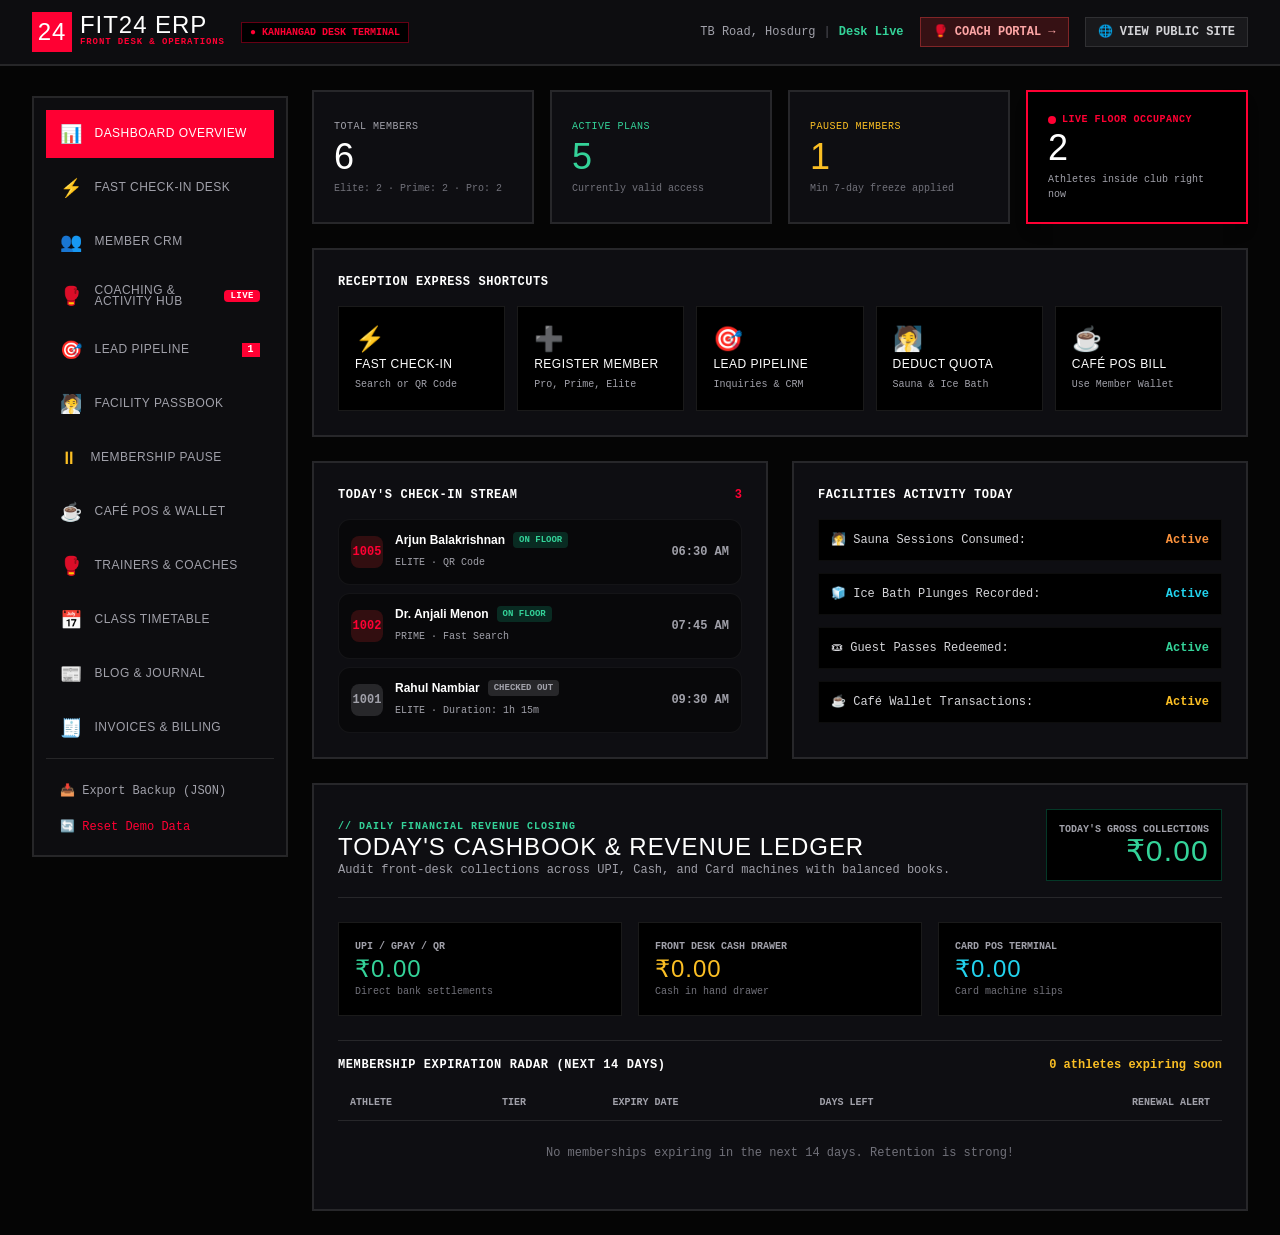
==== commit cb339801: "fix: enforce operational pause rule from tomorrow and implement gym floor check-out system" ====
--- a/admin.html
+++ b/admin.html
@@ -329,16 +329,21 @@
 
           <div id="checkin-preview-card" class="hidden mb-4"></div>
 
-          <button id="do-checkin-btn" class="w-full py-4 bg-[#ff0033] hover:bg-white hover:text-black font-gymbox text-2xl uppercase tracking-wider text-white transition-all">
-            LOG ATHLETE ENTRY & CHECK IN
-          </button>
+          <div id="checkin-actions-container" class="grid grid-cols-1 sm:grid-cols-2 gap-3">
+            <button id="do-checkin-btn" class="w-full py-4 bg-[#ff0033] hover:bg-white hover:text-black font-gymbox text-2xl uppercase tracking-wider text-white transition-all shadow-lg">
+              ⚡ LOG ATHLETE ENTRY (CHECK-IN)
+            </button>
+            <button id="do-checkout-btn" class="w-full py-4 bg-zinc-900 hover:bg-amber-600 font-gymbox text-2xl uppercase tracking-wider text-white transition-all border border-white/20">
+              🔴 LOG ATHLETE EXIT (CHECK-OUT)
+            </button>
+          </div>
         </div>
 
         <!-- Today's Attendance Table -->
         <div class="bg-[#0e0e12] border-2 border-white/10 p-6">
           <div class="flex items-center justify-between mb-4">
             <h4 class="text-xs font-mono font-bold uppercase tracking-wider text-white">TODAY'S VISITOR LOG</h4>
-            <span class="text-xs text-zinc-500 font-mono">Auto-timestamped entry</span>
+            <span class="text-xs text-zinc-500 font-mono">Real-time floor occupancy tracking</span>
           </div>
 
           <div class="overflow-x-auto">
@@ -348,9 +353,11 @@
                   <th class="py-3 px-4">Member ID</th>
                   <th class="py-3 px-4">Name</th>
                   <th class="py-3 px-4">Tier</th>
-                  <th class="py-3 px-4">Check-In Time</th>
+                  <th class="py-3 px-4">Check-In</th>
+                  <th class="py-3 px-4">Check-Out</th>
+                  <th class="py-3 px-4">Duration</th>
                   <th class="py-3 px-4">Method</th>
-                  <th class="py-3 px-4 text-right">Floor Status</th>
+                  <th class="py-3 px-4 text-right">Floor Status & Action</th>
                 </tr>
               </thead>
               <tbody id="attendance-log-tbody">
@@ -375,7 +382,7 @@
           </div>
 
           <!-- Filters -->
-          <div class="grid grid-cols-1 sm:grid-cols-3 gap-3 mb-6">
+          <div class="grid grid-cols-1 sm:grid-cols-2 lg:grid-cols-4 gap-3 mb-6">
             <input id="member-table-search" type="text" placeholder="Search by name, phone or code..." 
                    class="bg-black border border-white/20 p-2.5 text-xs text-white focus:outline-none focus:border-[#ff0033] font-mono">
             <select id="member-filter-tier" class="bg-black border border-white/20 p-2.5 text-xs text-white focus:outline-none focus:border-[#ff0033] font-mono">
@@ -383,6 +390,11 @@
               <option value="ELITE">Elite Tier</option>
               <option value="PRIME">Prime Tier</option>
               <option value="PRO">Pro Tier</option>
+            </select>
+            <select id="member-filter-coach" class="bg-black border border-white/20 p-2.5 text-xs text-white focus:outline-none focus:border-[#ff0033] font-mono">
+              <option value="ALL">All Athletes (Floor & PT)</option>
+              <option value="PT_ONLY">🥊 1-on-1 PT Enabled Only</option>
+              <option value="FLOOR_ONLY">🏃 Floor Athletes Only (Self-Guided)</option>
             </select>
             <select id="member-filter-status" class="bg-black border border-white/20 p-2.5 text-xs text-white focus:outline-none focus:border-[#ff0033] font-mono">
               <option value="ALL">All Statuses</option>
@@ -399,6 +411,7 @@
                   <th class="py-3 px-4">Code</th>
                   <th class="py-3 px-4">Athlete Info</th>
                   <th class="py-3 px-4">Plan Tier</th>
+                  <th class="py-3 px-4">Assigned Coach / PT</th>
                   <th class="py-3 px-4">Validity</th>
                   <th class="py-3 px-4">Facility Quotas</th>
                   <th class="py-3 px-4">Café Wallet</th>
@@ -609,12 +622,21 @@
             </p>
           </div>
 
-          <div class="grid grid-cols-1 md:grid-cols-3 gap-4 mb-6 font-mono">
+          <div id="pause-member-alert" class="hidden mb-4 p-4 border font-mono text-xs"></div>
+
+          <div class="grid grid-cols-1 md:grid-cols-4 gap-4 mb-6 font-mono">
             <div>
               <label class="block text-xs font-bold text-zinc-300 uppercase mb-1">Select Member</label>
               <select id="pause-member-select" class="w-full bg-black border border-white/20 p-2.5 text-xs text-white focus:border-[#ff0033]">
                 <option value="">-- Choose Member --</option>
               </select>
+            </div>
+
+            <div>
+              <label class="block text-xs font-bold text-zinc-300 uppercase mb-1">Pause Start Date</label>
+              <input id="pause-start-date" type="date" 
+                     class="w-full bg-black border border-white/20 p-2.5 text-xs text-white focus:border-[#ff0033]">
+              <span id="pause-start-date-hint" class="text-[10px] text-zinc-500">Effective start date</span>
             </div>
 
             <div>
@@ -1724,6 +1746,86 @@
     </div>
   </div>
 
+  <!-- 9. 1-ON-1 PERSONAL TRAINING ACTIVATION / COACH ASSIGNMENT MODAL -->
+  <div id="enable-pt-modal" class="fixed inset-0 z-50 bg-black/90 backdrop-blur-md hidden flex items-center justify-center p-4">
+    <div class="bg-[#0e0e12] border-2 border-[#ff0033] max-w-lg w-full p-6 relative max-h-[90vh] overflow-y-auto font-mono">
+      <button onclick="window.closeEnablePTModal()" class="absolute top-4 right-4 text-zinc-400 hover:text-white text-lg font-bold">✕</button>
+
+      <div class="mb-4">
+        <div class="flex items-center gap-2">
+          <span class="px-2 py-0.5 bg-[#ff0033]/20 text-[#ff0033] border border-[#ff0033]/40 text-[9px] font-bold rounded uppercase">PT ENROLLMENT</span>
+          <span class="text-emerald-400 text-[10px] font-bold uppercase">● 1-ON-1 UPGRADE</span>
+        </div>
+        <h3 class="text-2xl font-gymbox text-white mt-1 uppercase tracking-wide">ENABLE 1-ON-1 PERSONAL TRAINING</h3>
+        <p class="text-xs text-zinc-400 mt-0.5">Assign a dedicated coach and allocate session credits to elevate an athlete from floor status.</p>
+      </div>
+
+      <!-- Athlete Preview Chip -->
+      <div id="enable-pt-athlete-card" class="p-3 bg-black border border-white/10 mb-4">
+        <!-- Rendered by admin.js -->
+      </div>
+
+      <form id="enable-pt-form" onsubmit="window.submitEnablePT(event)" class="space-y-4 text-xs">
+        <input type="hidden" id="enable-pt-member-id" value="">
+
+        <!-- Coach Selector -->
+        <div>
+          <label class="block text-[10px] uppercase font-bold text-zinc-400 mb-1">Select Dedicated Coach / Drillmaster:</label>
+          <select id="enable-pt-coach-select" required class="w-full bg-black border border-white/20 p-2 text-white focus:outline-none focus:border-[#ff0033]">
+            <!-- Rendered by admin.js with active coaches -->
+          </select>
+        </div>
+
+        <!-- PT Session Package Credit -->
+        <div>
+          <label class="block text-[10px] uppercase font-bold text-zinc-400 mb-1">PT Session Package / Quota to Allot:</label>
+          <div class="grid grid-cols-3 gap-2 mb-2">
+            <button type="button" onclick="setPTSessionPreset(6)" id="preset-pt-6" class="p-2 border border-white/10 bg-black text-center hover:border-red-500 transition-all">
+              <span class="block text-white font-gymbox text-sm">6 Sessions</span>
+              <span class="text-[9px] text-zinc-400">Starter (₹3,000)</span>
+            </button>
+            <button type="button" onclick="setPTSessionPreset(12)" id="preset-pt-12" class="p-2 border border-[#ff0033] bg-[#ff0033]/10 text-center hover:border-red-500 transition-all">
+              <span class="block text-white font-gymbox text-sm">12 Sessions</span>
+              <span class="text-[9px] text-emerald-400">Standard (₹5,500)</span>
+            </button>
+            <button type="button" onclick="setPTSessionPreset(24)" id="preset-pt-24" class="p-2 border border-white/10 bg-black text-center hover:border-red-500 transition-all">
+              <span class="block text-white font-gymbox text-sm">24 Sessions</span>
+              <span class="text-[9px] text-zinc-400">VIP Pro (₹10,000)</span>
+            </button>
+          </div>
+          <div class="flex items-center gap-2">
+            <span class="text-zinc-500 text-[10px] uppercase">Sessions Count:</span>
+            <input type="number" id="enable-pt-sessions-input" value="12" min="1" max="100" required
+                   class="flex-1 bg-black border border-white/20 p-1.5 text-white text-center font-bold focus:border-[#ff0033]">
+          </div>
+        </div>
+
+        <!-- Training Split Assignment -->
+        <div>
+          <label class="block text-[10px] uppercase font-bold text-zinc-400 mb-1">Initial Coach Workout Blueprint:</label>
+          <select id="enable-pt-split-preset" class="w-full bg-black border border-white/20 p-2 text-white focus:outline-none focus:border-[#ff0033]">
+            <option value="keep">Keep Current Routine / Coach Will Customize</option>
+            <option value="ppl-6day">⚡ Push / Pull / Legs Hypertrophy (6-Day)</option>
+            <option value="upper-lower-4day">🏋️ Upper / Lower Powerbuilding (4-Day)</option>
+            <option value="fat-shred-5day">🔥 Metabolic HIIT Conditioning & Shred (5-Day)</option>
+            <option value="fullbody-3day">🧱 Full Body Strength & Longevity (3-Day)</option>
+            <option value="ladies-sculpt-4day">🌸 Ladies Sculpt & Posterior Chain (4-Day)</option>
+          </select>
+        </div>
+
+        <!-- Submit & Actions -->
+        <div class="pt-2 flex items-center justify-end gap-2 border-t border-white/10">
+          <button type="button" onclick="window.closeEnablePTModal()" class="px-4 py-2 bg-white/10 hover:bg-white/20 text-white font-bold uppercase">
+            Cancel
+          </button>
+          <button type="submit" class="px-5 py-2 bg-[#ff0033] hover:bg-white hover:text-black text-white font-gymbox text-base uppercase tracking-wider transition-all shadow-lg shadow-red-900/40">
+            ⚡ ACTIVATE 1-ON-1 PT STATUS
+          </button>
+        </div>
+      </form>
+    </div>
+  </div>
+
   <!-- Scripts -->
   <script src="https://cdn.jsdelivr.net/npm/@supabase/supabase-js@2"></script>
   <script src="js/supabase.js"></script>
--- a/css/style.css
+++ b/css/style.css
@@ -1 +1 @@
-*,:after,:before{--tw-border-spacing-x:0;--tw-border-spacing-y:0;--tw-translate-x:0;--tw-translate-y:0;--tw-rotate:0;--tw-skew-x:0;--tw-skew-y:0;--tw-scale-x:1;--tw-scale-y:1;--tw-pan-x: ;--tw-pan-y: ;--tw-pinch-zoom: ;--tw-scroll-snap-strictness:proximity;--tw-gradient-from-position: ;--tw-gradient-via-position: ;--tw-gradient-to-position: ;--tw-ordinal: ;--tw-slashed-zero: ;--tw-numeric-figure: ;--tw-numeric-spacing: ;--tw-numeric-fraction: ;--tw-ring-inset: ;--tw-ring-offset-width:0px;--tw-ring-offset-color:#fff;--tw-ring-color:rgba(59,130,246,.5);--tw-ring-offset-shadow:0 0 #0000;--tw-ring-shadow:0 0 #0000;--tw-shadow:0 0 #0000;--tw-shadow-colored:0 0 #0000;--tw-blur: ;--tw-brightness: ;--tw-contrast: ;--tw-grayscale: ;--tw-hue-rotate: ;--tw-invert: ;--tw-saturate: ;--tw-sepia: ;--tw-drop-shadow: ;--tw-backdrop-blur: ;--tw-backdrop-brightness: ;--tw-backdrop-contrast: ;--tw-backdrop-grayscale: ;--tw-backdrop-hue-rotate: ;--tw-backdrop-invert: ;--tw-backdrop-opacity: ;--tw-backdrop-saturate: ;--tw-backdrop-sepia: ;--tw-contain-size: ;--tw-contain-layout: ;--tw-contain-paint: ;--tw-contain-style: }::backdrop{--tw-border-spacing-x:0;--tw-border-spacing-y:0;--tw-translate-x:0;--tw-translate-y:0;--tw-rotate:0;--tw-skew-x:0;--tw-skew-y:0;--tw-scale-x:1;--tw-scale-y:1;--tw-pan-x: ;--tw-pan-y: ;--tw-pinch-zoom: ;--tw-scroll-snap-strictness:proximity;--tw-gradient-from-position: ;--tw-gradient-via-position: ;--tw-gradient-to-position: ;--tw-ordinal: ;--tw-slashed-zero: ;--tw-numeric-figure: ;--tw-numeric-spacing: ;--tw-numeric-fraction: ;--tw-ring-inset: ;--tw-ring-offset-width:0px;--tw-ring-offset-color:#fff;--tw-ring-color:rgba(59,130,246,.5);--tw-ring-offset-shadow:0 0 #0000;--tw-ring-shadow:0 0 #0000;--tw-shadow:0 0 #0000;--tw-shadow-colored:0 0 #0000;--tw-blur: ;--tw-brightness: ;--tw-contrast: ;--tw-grayscale: ;--tw-hue-rotate: ;--tw-invert: ;--tw-saturate: ;--tw-sepia: ;--tw-drop-shadow: ;--tw-backdrop-blur: ;--tw-backdrop-brightness: ;--tw-backdrop-contrast: ;--tw-backdrop-grayscale: ;--tw-backdrop-hue-rotate: ;--tw-backdrop-invert: ;--tw-backdrop-opacity: ;--tw-backdrop-saturate: ;--tw-backdrop-sepia: ;--tw-contain-size: ;--tw-contain-layout: ;--tw-contain-paint: ;--tw-contain-style: }/*! tailwindcss v3.4.17 | MIT License | https://tailwindcss.com*/*,:after,:before{border:0 solid #e5e7eb;box-sizing:border-box}:after,:before{--tw-content:""}:host,html{line-height:1.5;-webkit-text-size-adjust:100%;font-family:ui-sans-serif,system-ui,sans-serif,Apple Color Emoji,Segoe UI Emoji,Segoe UI Symbol,Noto Color Emoji;font-feature-settings:normal;font-variation-settings:normal;-moz-tab-size:4;-o-tab-size:4;tab-size:4;-webkit-tap-highlight-color:transparent}body{line-height:inherit;margin:0}hr{border-top-width:1px;color:inherit;height:0}abbr:where([title]){-webkit-text-decoration:underline dotted;text-decoration:underline dotted}h1,h2,h3,h4,h5,h6{font-size:inherit;font-weight:inherit}a{color:inherit;text-decoration:inherit}b,strong{font-weight:bolder}code,kbd,pre,samp{font-family:ui-monospace,SFMono-Regular,Menlo,Monaco,Consolas,Liberation Mono,Courier New,monospace;font-feature-settings:normal;font-size:1em;font-variation-settings:normal}small{font-size:80%}sub,sup{font-size:75%;line-height:0;position:relative;vertical-align:baseline}sub{bottom:-.25em}sup{top:-.5em}table{border-collapse:collapse;border-color:inherit;text-indent:0}button,input,optgroup,select,textarea{color:inherit;font-family:inherit;font-feature-settings:inherit;font-size:100%;font-variation-settings:inherit;font-weight:inherit;letter-spacing:inherit;line-height:inherit;margin:0;padding:0}button,select{text-transform:none}button,input:where([type=button]),input:where([type=reset]),input:where([type=submit]){-webkit-appearance:button;background-color:transparent;background-image:none}:-moz-focusring{outline:auto}:-moz-ui-invalid{box-shadow:none}progress{vertical-align:baseline}::-webkit-inner-spin-button,::-webkit-outer-spin-button{height:auto}[type=search]{-webkit-appearance:textfield;outline-offset:-2px}::-webkit-search-decoration{-webkit-appearance:none}::-webkit-file-upload-button{-webkit-appearance:button;font:inherit}summary{display:list-item}blockquote,dd,dl,figure,h1,h2,h3,h4,h5,h6,hr,p,pre{margin:0}fieldset{margin:0}fieldset,legend{padding:0}menu,ol,ul{list-style:none;margin:0;padding:0}dialog{padding:0}textarea{resize:vertical}input::-moz-placeholder,textarea::-moz-placeholder{color:#9ca3af;opacity:1}input::placeholder,textarea::placeholder{color:#9ca3af;opacity:1}[role=button],button{cursor:pointer}:disabled{cursor:default}audio,canvas,embed,iframe,img,object,svg,video{display:block;vertical-align:middle}img,video{height:auto;max-width:100%}[hidden]:where(:not([hidden=until-found])){display:none}.\!container{width:100%!important}.container{width:100%}@media (min-width:640px){.\!container{max-width:640px!important}.container{max-width:640px}}@media (min-width:768px){.\!container{max-width:768px!important}.container{max-width:768px}}@media (min-width:1024px){.\!container{max-width:1024px!important}.container{max-width:1024px}}@media (min-width:1280px){.\!container{max-width:1280px!important}.container{max-width:1280px}}@media (min-width:1536px){.\!container{max-width:1536px!important}.container{max-width:1536px}}.sr-only{height:1px;margin:-1px;overflow:hidden;padding:0;position:absolute;width:1px;clip:rect(0,0,0,0);border-width:0;white-space:nowrap}.pointer-events-none{pointer-events:none}.fixed{position:fixed}.absolute{position:absolute}.relative{position:relative}.sticky{position:sticky}.inset-0{inset:0}.inset-8{inset:2rem}.inset-x-0{left:0;right:0}.-bottom-6{bottom:-1.5rem}.-right-6{right:-1.5rem}.-top-3\.5{top:-.875rem}.left-0{left:0}.left-1\/2{left:50%}.left-3{left:.75rem}.right-0{right:0}.right-4{right:1rem}.right-6{right:1.5rem}.top-0{top:0}.top-10{top:2.5rem}.top-24{top:6rem}.top-3{top:.75rem}.top-4{top:1rem}.top-full{top:100%}.isolate{isolation:isolate}.z-0{z-index:0}.z-10{z-index:10}.z-20{z-index:20}.z-40{z-index:40}.z-50{z-index:50}.col-span-2{grid-column:span 2/span 2}.col-span-full{grid-column:1/-1}.mx-2{margin-left:.5rem;margin-right:.5rem}.mx-auto{margin-left:auto;margin-right:auto}.my-0\.5{margin-bottom:.125rem;margin-top:.125rem}.my-2{margin-bottom:.5rem;margin-top:.5rem}.my-3{margin-bottom:.75rem;margin-top:.75rem}.my-auto{margin-bottom:auto;margin-top:auto}.-mt-1{margin-top:-.25rem}.mb-0\.5{margin-bottom:.125rem}.mb-1{margin-bottom:.25rem}.mb-10{margin-bottom:2.5rem}.mb-12{margin-bottom:3rem}.mb-14{margin-bottom:3.5rem}.mb-2{margin-bottom:.5rem}.mb-2\.5{margin-bottom:.625rem}.mb-3{margin-bottom:.75rem}.mb-4{margin-bottom:1rem}.mb-5{margin-bottom:1.25rem}.mb-6{margin-bottom:1.5rem}.mb-8{margin-bottom:2rem}.ml-2{margin-left:.5rem}.mr-0\.5{margin-right:.125rem}.mr-1{margin-right:.25rem}.mt-0\.5{margin-top:.125rem}.mt-1{margin-top:.25rem}.mt-16{margin-top:4rem}.mt-2{margin-top:.5rem}.mt-3{margin-top:.75rem}.mt-4{margin-top:1rem}.mt-6{margin-top:1.5rem}.mt-8{margin-top:2rem}.mt-auto{margin-top:auto}.line-clamp-3{display:-webkit-box;overflow:hidden;-webkit-box-orient:vertical;-webkit-line-clamp:3}.block{display:block}.inline-block{display:inline-block}.flex{display:flex}.inline-flex{display:inline-flex}.\!table{display:table!important}.table{display:table}.grid{display:grid}.hidden{display:none}.aspect-square{aspect-ratio:1/1}.h-1{height:.25rem}.h-1\.5{height:.375rem}.h-10{height:2.5rem}.h-12{height:3rem}.h-14{height:3.5rem}.h-16{height:4rem}.h-2{height:.5rem}.h-2\.5{height:.625rem}.h-20{height:5rem}.h-32{height:8rem}.h-4{height:1rem}.h-40{height:10rem}.h-48{height:12rem}.h-64{height:16rem}.h-8{height:2rem}.h-\[400px\]{height:400px}.h-\[480px\]{height:480px}.h-full{height:100%}.h-screen{height:100vh}.max-h-32{max-height:8rem}.max-h-48{max-height:12rem}.max-h-56{max-height:14rem}.max-h-60{max-height:15rem}.max-h-\[55vh\]{max-height:55vh}.max-h-\[600px\]{max-height:600px}.max-h-\[90vh\]{max-height:90vh}.max-h-\[92vh\]{max-height:92vh}.max-h-\[95vh\]{max-height:95vh}.min-h-screen{min-height:100vh}.w-0{width:0}.w-1\.5{width:.375rem}.w-10{width:2.5rem}.w-12{width:3rem}.w-14{width:3.5rem}.w-16{width:4rem}.w-2{width:.5rem}.w-2\.5{width:.625rem}.w-4{width:1rem}.w-48{width:12rem}.w-8{width:2rem}.w-\[310px\]{width:310px}.w-\[750px\]{width:750px}.w-full{width:100%}.w-max{width:-moz-max-content;width:max-content}.min-w-0{min-width:0}.min-w-\[70px\]{min-width:70px}.max-w-2xl{max-width:42rem}.max-w-3xl{max-width:48rem}.max-w-4xl{max-width:56rem}.max-w-7xl{max-width:80rem}.max-w-\[120px\]{max-width:120px}.max-w-\[150px\]{max-width:150px}.max-w-\[200px\]{max-width:200px}.max-w-\[240px\]{max-width:240px}.max-w-lg{max-width:32rem}.max-w-md{max-width:28rem}.max-w-sm{max-width:24rem}.flex-1{flex:1 1 0%}.flex-shrink-0{flex-shrink:0}.-translate-x-1\/2{--tw-translate-x:-50%}.-translate-x-1\/2,.transform{transform:translate(var(--tw-translate-x),var(--tw-translate-y)) rotate(var(--tw-rotate)) skewX(var(--tw-skew-x)) skewY(var(--tw-skew-y)) scaleX(var(--tw-scale-x)) scaleY(var(--tw-scale-y))}@keyframes bounce{0%,to{animation-timing-function:cubic-bezier(.8,0,1,1);transform:translateY(-25%)}50%{animation-timing-function:cubic-bezier(0,0,.2,1);transform:none}}.animate-bounce{animation:bounce 1s infinite}@keyframes ping{75%,to{opacity:0;transform:scale(2)}}.animate-ping{animation:ping 1s cubic-bezier(0,0,.2,1) infinite}@keyframes pulse{50%{opacity:.5}}.animate-pulse{animation:pulse 2s cubic-bezier(.4,0,.6,1) infinite}.cursor-pointer{cursor:pointer}.select-none{-webkit-user-select:none;-moz-user-select:none;user-select:none}.resize{resize:both}.grid-cols-1{grid-template-columns:repeat(1,minmax(0,1fr))}.grid-cols-2{grid-template-columns:repeat(2,minmax(0,1fr))}.grid-cols-3{grid-template-columns:repeat(3,minmax(0,1fr))}.grid-cols-4{grid-template-columns:repeat(4,minmax(0,1fr))}.flex-col{flex-direction:column}.flex-wrap{flex-wrap:wrap}.items-start{align-items:flex-start}.items-end{align-items:flex-end}.items-center{align-items:center}.items-baseline{align-items:baseline}.items-stretch{align-items:stretch}.justify-start{justify-content:flex-start}.justify-end{justify-content:flex-end}.justify-center{justify-content:center}.justify-between{justify-content:space-between}.gap-1{gap:.25rem}.gap-1\.5{gap:.375rem}.gap-10{gap:2.5rem}.gap-12{gap:3rem}.gap-2{gap:.5rem}.gap-2\.5{gap:.625rem}.gap-3{gap:.75rem}.gap-3\.5{gap:.875rem}.gap-4{gap:1rem}.gap-6{gap:1.5rem}.gap-8{gap:2rem}.gap-x-2{-moz-column-gap:.5rem;column-gap:.5rem}.gap-y-0\.5{row-gap:.125rem}.space-x-1>:not([hidden])~:not([hidden]){--tw-space-x-reverse:0;margin-left:calc(.25rem*(1 - var(--tw-space-x-reverse)));margin-right:calc(.25rem*var(--tw-space-x-reverse))}.space-y-1>:not([hidden])~:not([hidden]){--tw-space-y-reverse:0;margin-bottom:calc(.25rem*var(--tw-space-y-reverse));margin-top:calc(.25rem*(1 - var(--tw-space-y-reverse)))}.space-y-1\.5>:not([hidden])~:not([hidden]){--tw-space-y-reverse:0;margin-bottom:calc(.375rem*var(--tw-space-y-reverse));margin-top:calc(.375rem*(1 - var(--tw-space-y-reverse)))}.space-y-2>:not([hidden])~:not([hidden]){--tw-space-y-reverse:0;margin-bottom:calc(.5rem*var(--tw-space-y-reverse));margin-top:calc(.5rem*(1 - var(--tw-space-y-reverse)))}.space-y-2\.5>:not([hidden])~:not([hidden]){--tw-space-y-reverse:0;margin-bottom:calc(.625rem*var(--tw-space-y-reverse));margin-top:calc(.625rem*(1 - var(--tw-space-y-reverse)))}.space-y-3>:not([hidden])~:not([hidden]){--tw-space-y-reverse:0;margin-bottom:calc(.75rem*var(--tw-space-y-reverse));margin-top:calc(.75rem*(1 - var(--tw-space-y-reverse)))}.space-y-4>:not([hidden])~:not([hidden]){--tw-space-y-reverse:0;margin-bottom:calc(1rem*var(--tw-space-y-reverse));margin-top:calc(1rem*(1 - var(--tw-space-y-reverse)))}.space-y-5>:not([hidden])~:not([hidden]){--tw-space-y-reverse:0;margin-bottom:calc(1.25rem*var(--tw-space-y-reverse));margin-top:calc(1.25rem*(1 - var(--tw-space-y-reverse)))}.space-y-6>:not([hidden])~:not([hidden]){--tw-space-y-reverse:0;margin-bottom:calc(1.5rem*var(--tw-space-y-reverse));margin-top:calc(1.5rem*(1 - var(--tw-space-y-reverse)))}.self-start{align-self:flex-start}.overflow-hidden{overflow:hidden}.overflow-x-auto{overflow-x:auto}.overflow-y-auto{overflow-y:auto}.scroll-smooth{scroll-behavior:smooth}.truncate{overflow:hidden;text-overflow:ellipsis}.truncate,.whitespace-nowrap{white-space:nowrap}.whitespace-pre-line{white-space:pre-line}.rounded{border-radius:.25rem}.rounded-2xl{border-radius:1rem}.rounded-3xl{border-radius:1.5rem}.rounded-full{border-radius:9999px}.rounded-lg{border-radius:.5rem}.rounded-none{border-radius:0}.rounded-xl{border-radius:.75rem}.rounded-t{border-top-left-radius:.25rem;border-top-right-radius:.25rem}.border{border-width:1px}.border-2{border-width:2px}.border-y-2{border-bottom-width:2px;border-top-width:2px}.border-b{border-bottom-width:1px}.border-b-2{border-bottom-width:2px}.border-l-2{border-left-width:2px}.border-t{border-top-width:1px}.border-t-2{border-top-width:2px}.border-dashed{border-style:dashed}.border-\[\#ff0033\]{--tw-border-opacity:1;border-color:rgb(255 0 51/var(--tw-border-opacity,1))}.border-\[\#ff0033\]\/30{border-color:rgba(255,0,51,.3)}.border-\[\#ff0033\]\/40{border-color:rgba(255,0,51,.4)}.border-\[\#ff0033\]\/50{border-color:rgba(255,0,51,.5)}.border-\[\#ff0033\]\/60{border-color:rgba(255,0,51,.6)}.border-amber-500\/30{border-color:rgba(245,158,11,.3)}.border-amber-500\/40{border-color:rgba(245,158,11,.4)}.border-black{--tw-border-opacity:1;border-color:rgb(0 0 0/var(--tw-border-opacity,1))}.border-blue-500{--tw-border-opacity:1;border-color:rgb(59 130 246/var(--tw-border-opacity,1))}.border-cyan-400{--tw-border-opacity:1;border-color:rgb(34 211 238/var(--tw-border-opacity,1))}.border-cyan-400\/40{border-color:rgba(34,211,238,.4)}.border-cyan-500{--tw-border-opacity:1;border-color:rgb(6 182 212/var(--tw-border-opacity,1))}.border-cyan-500\/20{border-color:rgba(6,182,212,.2)}.border-cyan-500\/30{border-color:rgba(6,182,212,.3)}.border-cyan-500\/40{border-color:rgba(6,182,212,.4)}.border-cyan-500\/50{border-color:rgba(6,182,212,.5)}.border-emerald-500{--tw-border-opacity:1;border-color:rgb(16 185 129/var(--tw-border-opacity,1))}.border-emerald-500\/20{border-color:rgba(16,185,129,.2)}.border-emerald-500\/30{border-color:rgba(16,185,129,.3)}.border-emerald-500\/40{border-color:rgba(16,185,129,.4)}.border-emerald-500\/50{border-color:rgba(16,185,129,.5)}.border-orange-400\/40{border-color:rgba(251,146,60,.4)}.border-orange-500\/30{border-color:rgba(249,115,22,.3)}.border-orange-500\/40{border-color:rgba(249,115,22,.4)}.border-pink-500\/30{border-color:rgba(236,72,153,.3)}.border-pink-500\/40{border-color:rgba(236,72,153,.4)}.border-purple-400{--tw-border-opacity:1;border-color:rgb(192 132 252/var(--tw-border-opacity,1))}.border-purple-400\/50{border-color:rgba(192,132,252,.5)}.border-purple-500{--tw-border-opacity:1;border-color:rgb(168 85 247/var(--tw-border-opacity,1))}.border-purple-500\/30{border-color:rgba(168,85,247,.3)}.border-purple-500\/40{border-color:rgba(168,85,247,.4)}.border-purple-500\/50{border-color:rgba(168,85,247,.5)}.border-red-500{--tw-border-opacity:1;border-color:rgb(239 68 68/var(--tw-border-opacity,1))}.border-red-500\/30{border-color:rgba(239,68,68,.3)}.border-red-500\/40{border-color:rgba(239,68,68,.4)}.border-rose-500{--tw-border-opacity:1;border-color:rgb(244 63 94/var(--tw-border-opacity,1))}.border-rose-500\/30{border-color:rgba(244,63,94,.3)}.border-transparent{border-color:transparent}.border-white{--tw-border-opacity:1;border-color:rgb(255 255 255/var(--tw-border-opacity,1))}.border-white\/10{border-color:hsla(0,0%,100%,.1)}.border-white\/15{border-color:hsla(0,0%,100%,.15)}.border-white\/20{border-color:hsla(0,0%,100%,.2)}.border-white\/5{border-color:hsla(0,0%,100%,.05)}.border-yellow-400{--tw-border-opacity:1;border-color:rgb(250 204 21/var(--tw-border-opacity,1))}.border-yellow-400\/40{border-color:rgba(250,204,21,.4)}.border-yellow-500{--tw-border-opacity:1;border-color:rgb(234 179 8/var(--tw-border-opacity,1))}.border-yellow-500\/30{border-color:rgba(234,179,8,.3)}.border-zinc-300{--tw-border-opacity:1;border-color:rgb(212 212 216/var(--tw-border-opacity,1))}.border-zinc-400{--tw-border-opacity:1;border-color:rgb(161 161 170/var(--tw-border-opacity,1))}.border-zinc-700{--tw-border-opacity:1;border-color:rgb(63 63 70/var(--tw-border-opacity,1))}.bg-\[\#050505\]{--tw-bg-opacity:1;background-color:rgb(5 5 5/var(--tw-bg-opacity,1))}.bg-\[\#050505\]\/95{background-color:rgba(5,5,5,.95)}.bg-\[\#09090c\]{--tw-bg-opacity:1;background-color:rgb(9 9 12/var(--tw-bg-opacity,1))}.bg-\[\#0d0d10\]{--tw-bg-opacity:1;background-color:rgb(13 13 16/var(--tw-bg-opacity,1))}.bg-\[\#0e0e12\]{--tw-bg-opacity:1;background-color:rgb(14 14 18/var(--tw-bg-opacity,1))}.bg-\[\#121216\]{--tw-bg-opacity:1;background-color:rgb(18 18 22/var(--tw-bg-opacity,1))}.bg-\[\#121217\]{--tw-bg-opacity:1;background-color:rgb(18 18 23/var(--tw-bg-opacity,1))}.bg-\[\#ff0033\]{--tw-bg-opacity:1;background-color:rgb(255 0 51/var(--tw-bg-opacity,1))}.bg-\[\#ff0033\]\/10{background-color:rgba(255,0,51,.1)}.bg-\[\#ff0033\]\/20{background-color:rgba(255,0,51,.2)}.bg-amber-400{--tw-bg-opacity:1;background-color:rgb(251 191 36/var(--tw-bg-opacity,1))}.bg-amber-500{--tw-bg-opacity:1;background-color:rgb(245 158 11/var(--tw-bg-opacity,1))}.bg-amber-500\/10{background-color:rgba(245,158,11,.1)}.bg-amber-500\/20{background-color:rgba(245,158,11,.2)}.bg-amber-600{--tw-bg-opacity:1;background-color:rgb(217 119 6/var(--tw-bg-opacity,1))}.bg-amber-600\/30{background-color:rgba(217,119,6,.3)}.bg-black{--tw-bg-opacity:1;background-color:rgb(0 0 0/var(--tw-bg-opacity,1))}.bg-black\/40{background-color:rgba(0,0,0,.4)}.bg-black\/50{background-color:rgba(0,0,0,.5)}.bg-black\/60{background-color:rgba(0,0,0,.6)}.bg-black\/70{background-color:rgba(0,0,0,.7)}.bg-black\/75{background-color:rgba(0,0,0,.75)}.bg-black\/80{background-color:rgba(0,0,0,.8)}.bg-black\/90{background-color:rgba(0,0,0,.9)}.bg-cyan-400{--tw-bg-opacity:1;background-color:rgb(34 211 238/var(--tw-bg-opacity,1))}.bg-cyan-500{--tw-bg-opacity:1;background-color:rgb(6 182 212/var(--tw-bg-opacity,1))}.bg-cyan-500\/10{background-color:rgba(6,182,212,.1)}.bg-cyan-500\/20{background-color:rgba(6,182,212,.2)}.bg-cyan-600{--tw-bg-opacity:1;background-color:rgb(8 145 178/var(--tw-bg-opacity,1))}.bg-cyan-600\/20{background-color:rgba(8,145,178,.2)}.bg-cyan-600\/30{background-color:rgba(8,145,178,.3)}.bg-cyan-950\/20{background-color:rgba(8,51,68,.2)}.bg-cyan-950\/30{background-color:rgba(8,51,68,.3)}.bg-cyan-950\/40{background-color:rgba(8,51,68,.4)}.bg-cyan-950\/60{background-color:rgba(8,51,68,.6)}.bg-emerald-500{--tw-bg-opacity:1;background-color:rgb(16 185 129/var(--tw-bg-opacity,1))}.bg-emerald-500\/10{background-color:rgba(16,185,129,.1)}.bg-emerald-500\/20{background-color:rgba(16,185,129,.2)}.bg-emerald-600{--tw-bg-opacity:1;background-color:rgb(5 150 105/var(--tw-bg-opacity,1))}.bg-emerald-600\/20{background-color:rgba(5,150,105,.2)}.bg-emerald-600\/30{background-color:rgba(5,150,105,.3)}.bg-emerald-950\/20{background-color:rgba(2,44,34,.2)}.bg-emerald-950\/30{background-color:rgba(2,44,34,.3)}.bg-orange-500\/10{background-color:rgba(249,115,22,.1)}.bg-orange-500\/20{background-color:rgba(249,115,22,.2)}.bg-orange-600{--tw-bg-opacity:1;background-color:rgb(234 88 12/var(--tw-bg-opacity,1))}.bg-pink-500\/10{background-color:rgba(236,72,153,.1)}.bg-pink-500\/20{background-color:rgba(236,72,153,.2)}.bg-pink-600{--tw-bg-opacity:1;background-color:rgb(219 39 119/var(--tw-bg-opacity,1))}.bg-pink-600\/30{background-color:rgba(219,39,119,.3)}.bg-purple-500\/10{background-color:rgba(168,85,247,.1)}.bg-purple-500\/20{background-color:rgba(168,85,247,.2)}.bg-purple-600{--tw-bg-opacity:1;background-color:rgb(147 51 234/var(--tw-bg-opacity,1))}.bg-purple-600\/20{background-color:rgba(147,51,234,.2)}.bg-purple-600\/30{background-color:rgba(147,51,234,.3)}.bg-purple-950\/20{background-color:rgba(59,7,100,.2)}.bg-red-500\/10{background-color:rgba(239,68,68,.1)}.bg-red-500\/15{background-color:rgba(239,68,68,.15)}.bg-red-500\/20{background-color:rgba(239,68,68,.2)}.bg-red-500\/30{background-color:rgba(239,68,68,.3)}.bg-red-600{--tw-bg-opacity:1;background-color:rgb(220 38 38/var(--tw-bg-opacity,1))}.bg-red-600\/20{background-color:rgba(220,38,38,.2)}.bg-red-600\/30{background-color:rgba(220,38,38,.3)}.bg-red-950\/10{background-color:rgba(69,10,10,.1)}.bg-red-950\/15{background-color:rgba(69,10,10,.15)}.bg-red-950\/20{background-color:rgba(69,10,10,.2)}.bg-red-950\/25{background-color:rgba(69,10,10,.25)}.bg-red-950\/40{background-color:rgba(69,10,10,.4)}.bg-rose-600\/20{background-color:rgba(225,29,72,.2)}.bg-white{--tw-bg-opacity:1;background-color:rgb(255 255 255/var(--tw-bg-opacity,1))}.bg-white\/10{background-color:hsla(0,0%,100%,.1)}.bg-white\/5{background-color:hsla(0,0%,100%,.05)}.bg-white\/\[0\.02\]{background-color:hsla(0,0%,100%,.02)}.bg-white\/\[0\.03\]{background-color:hsla(0,0%,100%,.03)}.bg-yellow-400{--tw-bg-opacity:1;background-color:rgb(250 204 21/var(--tw-bg-opacity,1))}.bg-yellow-400\/20{background-color:rgba(250,204,21,.2)}.bg-yellow-500{--tw-bg-opacity:1;background-color:rgb(234 179 8/var(--tw-bg-opacity,1))}.bg-yellow-500\/20{background-color:rgba(234,179,8,.2)}.bg-zinc-200{--tw-bg-opacity:1;background-color:rgb(228 228 231/var(--tw-bg-opacity,1))}.bg-zinc-600{--tw-bg-opacity:1;background-color:rgb(82 82 91/var(--tw-bg-opacity,1))}.bg-zinc-700{--tw-bg-opacity:1;background-color:rgb(63 63 70/var(--tw-bg-opacity,1))}.bg-zinc-800{--tw-bg-opacity:1;background-color:rgb(39 39 42/var(--tw-bg-opacity,1))}.bg-zinc-900{--tw-bg-opacity:1;background-color:rgb(24 24 27/var(--tw-bg-opacity,1))}.bg-gradient-to-r{background-image:linear-gradient(to right,var(--tw-gradient-stops))}.bg-gradient-to-t{background-image:linear-gradient(to top,var(--tw-gradient-stops))}.from-black{--tw-gradient-from:#000 var(--tw-gradient-from-position);--tw-gradient-to:transparent var(--tw-gradient-to-position);--tw-gradient-stops:var(--tw-gradient-from),var(--tw-gradient-to)}.from-red-950\/40{--tw-gradient-from:rgba(69,10,10,.4) var(--tw-gradient-from-position);--tw-gradient-to:rgba(69,10,10,0) var(--tw-gradient-to-position);--tw-gradient-stops:var(--tw-gradient-from),var(--tw-gradient-to)}.from-yellow-500{--tw-gradient-from:#eab308 var(--tw-gradient-from-position);--tw-gradient-to:rgba(234,179,8,0) var(--tw-gradient-to-position);--tw-gradient-stops:var(--tw-gradient-from),var(--tw-gradient-to)}.via-black\/75{--tw-gradient-to:transparent var(--tw-gradient-to-position);--tw-gradient-stops:var(--tw-gradient-from),rgba(0,0,0,.75) var(--tw-gradient-via-position),var(--tw-gradient-to)}.via-transparent{--tw-gradient-to:transparent var(--tw-gradient-to-position);--tw-gradient-stops:var(--tw-gradient-from),transparent var(--tw-gradient-via-position),var(--tw-gradient-to)}.to-\[\#ff0033\]{--tw-gradient-to:#f03 var(--tw-gradient-to-position)}.to-black{--tw-gradient-to:#000 var(--tw-gradient-to-position)}.to-black\/35{--tw-gradient-to:rgba(0,0,0,.35) var(--tw-gradient-to-position)}.to-transparent{--tw-gradient-to:transparent var(--tw-gradient-to-position)}.object-cover{-o-object-fit:cover;object-fit:cover}.object-top{-o-object-position:top;object-position:top}.p-1{padding:.25rem}.p-1\.5{padding:.375rem}.p-2{padding:.5rem}.p-2\.5{padding:.625rem}.p-3{padding:.75rem}.p-3\.5{padding:.875rem}.p-4{padding:1rem}.p-5{padding:1.25rem}.p-6{padding:1.5rem}.p-8{padding:2rem}.px-1{padding-left:.25rem;padding-right:.25rem}.px-1\.5{padding-left:.375rem;padding-right:.375rem}.px-2{padding-left:.5rem;padding-right:.5rem}.px-2\.5{padding-left:.625rem;padding-right:.625rem}.px-3{padding-left:.75rem;padding-right:.75rem}.px-3\.5{padding-left:.875rem;padding-right:.875rem}.px-4{padding-left:1rem;padding-right:1rem}.px-5{padding-left:1.25rem;padding-right:1.25rem}.px-6{padding-left:1.5rem;padding-right:1.5rem}.px-8{padding-left:2rem;padding-right:2rem}.py-0\.5{padding-bottom:.125rem;padding-top:.125rem}.py-1{padding-bottom:.25rem;padding-top:.25rem}.py-1\.5{padding-bottom:.375rem;padding-top:.375rem}.py-10{padding-bottom:2.5rem;padding-top:2.5rem}.py-2{padding-bottom:.5rem;padding-top:.5rem}.py-2\.5{padding-bottom:.625rem;padding-top:.625rem}.py-24{padding-bottom:6rem;padding-top:6rem}.py-3{padding-bottom:.75rem;padding-top:.75rem}.py-3\.5{padding-bottom:.875rem;padding-top:.875rem}.py-4{padding-bottom:1rem;padding-top:1rem}.py-6{padding-bottom:1.5rem;padding-top:1.5rem}.py-8{padding-bottom:2rem;padding-top:2rem}.pb-1{padding-bottom:.25rem}.pb-1\.5{padding-bottom:.375rem}.pb-12{padding-bottom:3rem}.pb-2{padding-bottom:.5rem}.pb-24{padding-bottom:6rem}.pb-3{padding-bottom:.75rem}.pb-4{padding-bottom:1rem}.pl-1{padding-left:.25rem}.pl-2{padding-left:.5rem}.pl-3{padding-left:.75rem}.pr-1{padding-right:.25rem}.pr-2{padding-right:.5rem}.pt-0\.5{padding-top:.125rem}.pt-1{padding-top:.25rem}.pt-1\.5{padding-top:.375rem}.pt-12{padding-top:3rem}.pt-16{padding-top:4rem}.pt-2{padding-top:.5rem}.pt-3{padding-top:.75rem}.pt-4{padding-top:1rem}.pt-6{padding-top:1.5rem}.pt-8{padding-top:2rem}.text-left{text-align:left}.text-center{text-align:center}.text-right{text-align:right}.font-mono{font-family:ui-monospace,SFMono-Regular,Menlo,Monaco,Consolas,Liberation Mono,Courier New,monospace}.text-2xl{font-size:1.5rem;line-height:2rem}.text-3xl{font-size:1.875rem;line-height:2.25rem}.text-4xl{font-size:2.25rem;line-height:2.5rem}.text-5xl{font-size:3rem;line-height:1}.text-6xl{font-size:3.75rem;line-height:1}.text-9xl{font-size:8rem;line-height:1}.text-\[10px\]{font-size:10px}.text-\[11px\]{font-size:11px}.text-\[7px\]{font-size:7px}.text-\[8px\]{font-size:8px}.text-\[9px\]{font-size:9px}.text-base{font-size:1rem;line-height:1.5rem}.text-lg{font-size:1.125rem;line-height:1.75rem}.text-sm{font-size:.875rem;line-height:1.25rem}.text-xl{font-size:1.25rem;line-height:1.75rem}.text-xs{font-size:.75rem;line-height:1rem}.font-black{font-weight:900}.font-bold{font-weight:700}.font-medium{font-weight:500}.font-normal{font-weight:400}.font-semibold{font-weight:600}.uppercase{text-transform:uppercase}.italic{font-style:italic}.leading-none{line-height:1}.leading-relaxed{line-height:1.625}.leading-snug{line-height:1.375}.leading-tight{line-height:1.25}.tracking-tight{letter-spacing:-.025em}.tracking-wide{letter-spacing:.025em}.tracking-wider{letter-spacing:.05em}.tracking-widest{letter-spacing:.1em}.text-\[\#ff0033\]{--tw-text-opacity:1;color:rgb(255 0 51/var(--tw-text-opacity,1))}.text-amber-300{--tw-text-opacity:1;color:rgb(252 211 77/var(--tw-text-opacity,1))}.text-amber-400{--tw-text-opacity:1;color:rgb(251 191 36/var(--tw-text-opacity,1))}.text-amber-400\/90{color:rgba(251,191,36,.9)}.text-black{--tw-text-opacity:1;color:rgb(0 0 0/var(--tw-text-opacity,1))}.text-blue-400{--tw-text-opacity:1;color:rgb(96 165 250/var(--tw-text-opacity,1))}.text-cyan-300{--tw-text-opacity:1;color:rgb(103 232 249/var(--tw-text-opacity,1))}.text-cyan-400{--tw-text-opacity:1;color:rgb(34 211 238/var(--tw-text-opacity,1))}.text-emerald-300{--tw-text-opacity:1;color:rgb(110 231 183/var(--tw-text-opacity,1))}.text-emerald-400{--tw-text-opacity:1;color:rgb(52 211 153/var(--tw-text-opacity,1))}.text-emerald-500\/80{color:rgba(16,185,129,.8)}.text-gym-red{--tw-text-opacity:1;color:rgb(255 0 51/var(--tw-text-opacity,1))}.text-orange-400{--tw-text-opacity:1;color:rgb(251 146 60/var(--tw-text-opacity,1))}.text-pink-300{--tw-text-opacity:1;color:rgb(249 168 212/var(--tw-text-opacity,1))}.text-pink-400{--tw-text-opacity:1;color:rgb(244 114 182/var(--tw-text-opacity,1))}.text-purple-300{--tw-text-opacity:1;color:rgb(216 180 254/var(--tw-text-opacity,1))}.text-purple-400{--tw-text-opacity:1;color:rgb(192 132 252/var(--tw-text-opacity,1))}.text-red-300{--tw-text-opacity:1;color:rgb(252 165 165/var(--tw-text-opacity,1))}.text-red-400{--tw-text-opacity:1;color:rgb(248 113 113/var(--tw-text-opacity,1))}.text-red-500{--tw-text-opacity:1;color:rgb(239 68 68/var(--tw-text-opacity,1))}.text-rose-400{--tw-text-opacity:1;color:rgb(251 113 133/var(--tw-text-opacity,1))}.text-rose-500{--tw-text-opacity:1;color:rgb(244 63 94/var(--tw-text-opacity,1))}.text-white{--tw-text-opacity:1;color:rgb(255 255 255/var(--tw-text-opacity,1))}.text-white\/30{color:hsla(0,0%,100%,.3)}.text-white\/\[0\.03\]{color:hsla(0,0%,100%,.03)}.text-yellow-300{--tw-text-opacity:1;color:rgb(253 224 71/var(--tw-text-opacity,1))}.text-yellow-400{--tw-text-opacity:1;color:rgb(250 204 21/var(--tw-text-opacity,1))}.text-zinc-100{--tw-text-opacity:1;color:rgb(244 244 245/var(--tw-text-opacity,1))}.text-zinc-200{--tw-text-opacity:1;color:rgb(228 228 231/var(--tw-text-opacity,1))}.text-zinc-300{--tw-text-opacity:1;color:rgb(212 212 216/var(--tw-text-opacity,1))}.text-zinc-400{--tw-text-opacity:1;color:rgb(161 161 170/var(--tw-text-opacity,1))}.text-zinc-500{--tw-text-opacity:1;color:rgb(113 113 122/var(--tw-text-opacity,1))}.text-zinc-600{--tw-text-opacity:1;color:rgb(82 82 91/var(--tw-text-opacity,1))}.text-zinc-700{--tw-text-opacity:1;color:rgb(63 63 70/var(--tw-text-opacity,1))}.underline{text-decoration-line:underline}.decoration-dotted{text-decoration-style:dotted}.antialiased{-webkit-font-smoothing:antialiased;-moz-osx-font-smoothing:grayscale}.accent-\[\#ff0033\]{accent-color:#f03}.accent-yellow-400{accent-color:#facc15}.opacity-0{opacity:0}.opacity-70{opacity:.7}.opacity-80{opacity:.8}.shadow{--tw-shadow:0 1px 3px 0 rgba(0,0,0,.1),0 1px 2px -1px rgba(0,0,0,.1);--tw-shadow-colored:0 1px 3px 0 var(--tw-shadow-color),0 1px 2px -1px var(--tw-shadow-color)}.shadow,.shadow-2xl{box-shadow:var(--tw-ring-offset-shadow,0 0 #0000),var(--tw-ring-shadow,0 0 #0000),var(--tw-shadow)}.shadow-2xl{--tw-shadow:0 25px 50px -12px rgba(0,0,0,.25);--tw-shadow-colored:0 25px 50px -12px var(--tw-shadow-color)}.shadow-lg{--tw-shadow:0 10px 15px -3px rgba(0,0,0,.1),0 4px 6px -4px rgba(0,0,0,.1);--tw-shadow-colored:0 10px 15px -3px var(--tw-shadow-color),0 4px 6px -4px var(--tw-shadow-color)}.shadow-lg,.shadow-md{box-shadow:var(--tw-ring-offset-shadow,0 0 #0000),var(--tw-ring-shadow,0 0 #0000),var(--tw-shadow)}.shadow-md{--tw-shadow:0 4px 6px -1px rgba(0,0,0,.1),0 2px 4px -2px rgba(0,0,0,.1);--tw-shadow-colored:0 4px 6px -1px var(--tw-shadow-color),0 2px 4px -2px var(--tw-shadow-color)}.shadow-sm{--tw-shadow:0 1px 2px 0 rgba(0,0,0,.05);--tw-shadow-colored:0 1px 2px 0 var(--tw-shadow-color);box-shadow:var(--tw-ring-offset-shadow,0 0 #0000),var(--tw-ring-shadow,0 0 #0000),var(--tw-shadow)}.shadow-red-900\/30{--tw-shadow-color:rgba(127,29,29,.3);--tw-shadow:var(--tw-shadow-colored)}.shadow-red-900\/40{--tw-shadow-color:rgba(127,29,29,.4);--tw-shadow:var(--tw-shadow-colored)}.outline-none{outline:2px solid transparent;outline-offset:2px}.ring{--tw-ring-offset-shadow:var(--tw-ring-inset) 0 0 0 var(--tw-ring-offset-width) var(--tw-ring-offset-color);--tw-ring-shadow:var(--tw-ring-inset) 0 0 0 calc(3px + var(--tw-ring-offset-width)) var(--tw-ring-color)}.ring,.ring-1{box-shadow:var(--tw-ring-offset-shadow),var(--tw-ring-shadow),var(--tw-shadow,0 0 #0000)}.ring-1{--tw-ring-offset-shadow:var(--tw-ring-inset) 0 0 0 var(--tw-ring-offset-width) var(--tw-ring-offset-color);--tw-ring-shadow:var(--tw-ring-inset) 0 0 0 calc(1px + var(--tw-ring-offset-width)) var(--tw-ring-color)}.ring-2{--tw-ring-offset-shadow:var(--tw-ring-inset) 0 0 0 var(--tw-ring-offset-width) var(--tw-ring-offset-color);--tw-ring-shadow:var(--tw-ring-inset) 0 0 0 calc(2px + var(--tw-ring-offset-width)) var(--tw-ring-color);box-shadow:var(--tw-ring-offset-shadow),var(--tw-ring-shadow),var(--tw-shadow,0 0 #0000)}.ring-white\/20{--tw-ring-color:hsla(0,0%,100%,.2)}.ring-white\/50{--tw-ring-color:hsla(0,0%,100%,.5)}.blur-\[140px\]{--tw-blur:blur(140px)}.blur-\[140px\],.grayscale{filter:var(--tw-blur) var(--tw-brightness) var(--tw-contrast) var(--tw-grayscale) var(--tw-hue-rotate) var(--tw-invert) var(--tw-saturate) var(--tw-sepia) var(--tw-drop-shadow)}.grayscale{--tw-grayscale:grayscale(100%)}.filter{filter:var(--tw-blur) var(--tw-brightness) var(--tw-contrast) var(--tw-grayscale) var(--tw-hue-rotate) var(--tw-invert) var(--tw-saturate) var(--tw-sepia) var(--tw-drop-shadow)}.backdrop-blur-md{--tw-backdrop-blur:blur(12px);-webkit-backdrop-filter:var(--tw-backdrop-blur) var(--tw-backdrop-brightness) var(--tw-backdrop-contrast) var(--tw-backdrop-grayscale) var(--tw-backdrop-hue-rotate) var(--tw-backdrop-invert) var(--tw-backdrop-opacity) var(--tw-backdrop-saturate) var(--tw-backdrop-sepia);backdrop-filter:var(--tw-backdrop-blur) var(--tw-backdrop-brightness) var(--tw-backdrop-contrast) var(--tw-backdrop-grayscale) var(--tw-backdrop-hue-rotate) var(--tw-backdrop-invert) var(--tw-backdrop-opacity) var(--tw-backdrop-saturate) var(--tw-backdrop-sepia)}.transition-all{transition-duration:.15s;transition-property:all;transition-timing-function:cubic-bezier(.4,0,.2,1)}.transition-colors{transition-duration:.15s;transition-property:color,background-color,border-color,text-decoration-color,fill,stroke;transition-timing-function:cubic-bezier(.4,0,.2,1)}.transition-opacity{transition-duration:.15s;transition-property:opacity;transition-timing-function:cubic-bezier(.4,0,.2,1)}.duration-300{transition-duration:.3s}.duration-500{transition-duration:.5s}.duration-75{transition-duration:75ms}:root{--gym-black:#050505;--gym-dark:#0d0d0f;--gym-card:#121216;--gym-card-hover:#1a1a22;--gym-red:#f03;--gym-red-hover:#e6002e;--gym-red-dark:#b30024;--gym-red-glow:rgba(255,0,51,.45);--gym-border:hsla(0,0%,100%,.12);--gym-border-red:rgba(255,0,51,.5);--gym-neon-yellow:#fe0}body{background-color:var(--gym-black);color:#f4f4f5;font-family:Space Grotesk,Inter,sans-serif;overflow-x:hidden;-webkit-font-smoothing:antialiased}.font-gymbox{font-family:Anton,Bebas Neue,Impact,sans-serif;letter-spacing:.04em;line-height:.92;text-transform:uppercase}.font-bebas{font-family:Bebas Neue,sans-serif;letter-spacing:.05em;text-transform:uppercase}.text-gym-red{color:var(--gym-red)}.bg-gym-red{background-color:var(--gym-red)}.border-gym-red{border-color:var(--gym-red)}.glow-gymbox-red{box-shadow:0 0 35px -5px rgba(255,0,51,.5)}.glow-card-gymbox{box-shadow:0 10px 30px -10px rgba(0,0,0,.9);transition:all .25s cubic-bezier(.16,1,.3,1)}.glow-card-gymbox:hover{border-color:var(--gym-red);box-shadow:0 15px 40px -10px rgba(255,0,51,.35);transform:translateY(-4px)}@keyframes marquee{0%{transform:translateX(0)}to{transform:translateX(-50%)}}.animate-marquee{animation:marquee 22s linear infinite;display:flex;width:200%}.animate-marquee:hover{animation-play-state:paused}.bg-stripes-gymbox{background-image:repeating-linear-gradient(45deg,rgba(255,0,51,.03),rgba(255,0,51,.03) 10px,transparent 0,transparent 20px)}.bg-dot-pattern{background-image:radial-gradient(hsla(0,0%,100%,.08) 1px,transparent 0);background-size:24px 24px}::-webkit-scrollbar{height:8px;width:8px}::-webkit-scrollbar-track{background:#050505}::-webkit-scrollbar-thumb{background:#222226;border-radius:2px}::-webkit-scrollbar-thumb:hover{background:var(--gym-red)}.gym-tab-active{background-color:var(--gym-red)!important;border-color:var(--gym-red)!important;box-shadow:0 0 20px rgba(255,0,51,.6);color:#fff!important}.btn-gymbox{overflow:hidden;position:relative;transition:all .2s ease}.btn-gymbox:hover{background-color:#fff;box-shadow:0 0 25px hsla(0,0%,100%,.4);color:#000}input[type=range]{accent-color:var(--gym-red)}.discipline-card{background-color:#0b0b0e;border:2px solid hsla(0,0%,100%,.12);overflow:hidden;position:relative;transition:border-color .3s ease,box-shadow .3s ease}.discipline-card:hover{border-color:var(--gym-red);box-shadow:0 15px 45px -10px rgba(255,0,51,.5)}.discipline-card .card-bg-img{transition:transform .7s cubic-bezier(.16,1,.3,1),filter .5s ease}.discipline-card:hover .card-bg-img{filter:brightness(.65) contrast(1.1);transform:scale(1.14)}.card-reveal-content{max-height:0;opacity:0;overflow:hidden;transform:translateY(16px);transition:max-height .45s cubic-bezier(.16,1,.3,1),opacity .4s cubic-bezier(.16,1,.3,1),transform .4s cubic-bezier(.16,1,.3,1)}.discipline-card:hover .card-reveal-content{max-height:260px;opacity:1;transform:translateY(0)}#disciplines-track{transition:transform .08s linear;will-change:transform}.selection\:bg-\[\#ff0033\] ::-moz-selection{--tw-bg-opacity:1;background-color:rgb(255 0 51/var(--tw-bg-opacity,1))}.selection\:bg-\[\#ff0033\] ::selection{--tw-bg-opacity:1;background-color:rgb(255 0 51/var(--tw-bg-opacity,1))}.selection\:text-white ::-moz-selection{--tw-text-opacity:1;color:rgb(255 255 255/var(--tw-text-opacity,1))}.selection\:text-white ::selection{--tw-text-opacity:1;color:rgb(255 255 255/var(--tw-text-opacity,1))}.selection\:bg-\[\#ff0033\]::-moz-selection{--tw-bg-opacity:1;background-color:rgb(255 0 51/var(--tw-bg-opacity,1))}.selection\:bg-\[\#ff0033\]::selection{--tw-bg-opacity:1;background-color:rgb(255 0 51/var(--tw-bg-opacity,1))}.selection\:text-white::-moz-selection{--tw-text-opacity:1;color:rgb(255 255 255/var(--tw-text-opacity,1))}.selection\:text-white::selection{--tw-text-opacity:1;color:rgb(255 255 255/var(--tw-text-opacity,1))}.last\:border-0:last-child{border-width:0}.hover\:border-\[\#ff0033\]:hover{--tw-border-opacity:1;border-color:rgb(255 0 51/var(--tw-border-opacity,1))}.hover\:border-cyan-400\/50:hover{border-color:rgba(34,211,238,.5)}.hover\:border-emerald-500\/40:hover{border-color:rgba(16,185,129,.4)}.hover\:border-purple-400\/40:hover{border-color:rgba(192,132,252,.4)}.hover\:border-red-500\/20:hover{border-color:rgba(239,68,68,.2)}.hover\:border-red-500\/40:hover{border-color:rgba(239,68,68,.4)}.hover\:border-red-500\/50:hover{border-color:rgba(239,68,68,.5)}.hover\:border-white\/30:hover{border-color:hsla(0,0%,100%,.3)}.hover\:border-yellow-300:hover{--tw-border-opacity:1;border-color:rgb(253 224 71/var(--tw-border-opacity,1))}.hover\:bg-\[\#ff0033\]:hover{--tw-bg-opacity:1;background-color:rgb(255 0 51/var(--tw-bg-opacity,1))}.hover\:bg-\[\#ff0033\]\/20:hover{background-color:rgba(255,0,51,.2)}.hover\:bg-amber-500\/20:hover{background-color:rgba(245,158,11,.2)}.hover\:bg-amber-600:hover{--tw-bg-opacity:1;background-color:rgb(217 119 6/var(--tw-bg-opacity,1))}.hover\:bg-cyan-600:hover{--tw-bg-opacity:1;background-color:rgb(8 145 178/var(--tw-bg-opacity,1))}.hover\:bg-emerald-500:hover{--tw-bg-opacity:1;background-color:rgb(16 185 129/var(--tw-bg-opacity,1))}.hover\:bg-emerald-500\/20:hover{background-color:rgba(16,185,129,.2)}.hover\:bg-emerald-600:hover{--tw-bg-opacity:1;background-color:rgb(5 150 105/var(--tw-bg-opacity,1))}.hover\:bg-emerald-600\/50:hover{background-color:rgba(5,150,105,.5)}.hover\:bg-pink-500\/30:hover{background-color:rgba(236,72,153,.3)}.hover\:bg-pink-600:hover{--tw-bg-opacity:1;background-color:rgb(219 39 119/var(--tw-bg-opacity,1))}.hover\:bg-purple-500:hover{--tw-bg-opacity:1;background-color:rgb(168 85 247/var(--tw-bg-opacity,1))}.hover\:bg-red-500:hover{--tw-bg-opacity:1;background-color:rgb(239 68 68/var(--tw-bg-opacity,1))}.hover\:bg-red-500\/10:hover{background-color:rgba(239,68,68,.1)}.hover\:bg-red-600:hover{--tw-bg-opacity:1;background-color:rgb(220 38 38/var(--tw-bg-opacity,1))}.hover\:bg-red-700:hover{--tw-bg-opacity:1;background-color:rgb(185 28 28/var(--tw-bg-opacity,1))}.hover\:bg-red-950\/30:hover{background-color:rgba(69,10,10,.3)}.hover\:bg-white:hover{--tw-bg-opacity:1;background-color:rgb(255 255 255/var(--tw-bg-opacity,1))}.hover\:bg-white\/10:hover{background-color:hsla(0,0%,100%,.1)}.hover\:bg-white\/20:hover{background-color:hsla(0,0%,100%,.2)}.hover\:bg-white\/5:hover{background-color:hsla(0,0%,100%,.05)}.hover\:bg-white\/\[0\.02\]:hover{background-color:hsla(0,0%,100%,.02)}.hover\:bg-yellow-400:hover{--tw-bg-opacity:1;background-color:rgb(250 204 21/var(--tw-bg-opacity,1))}.hover\:bg-zinc-700:hover{--tw-bg-opacity:1;background-color:rgb(63 63 70/var(--tw-bg-opacity,1))}.hover\:bg-zinc-800:hover{--tw-bg-opacity:1;background-color:rgb(39 39 42/var(--tw-bg-opacity,1))}.hover\:text-\[\#ff0033\]:hover{--tw-text-opacity:1;color:rgb(255 0 51/var(--tw-text-opacity,1))}.hover\:text-black:hover{--tw-text-opacity:1;color:rgb(0 0 0/var(--tw-text-opacity,1))}.hover\:text-emerald-300:hover{--tw-text-opacity:1;color:rgb(110 231 183/var(--tw-text-opacity,1))}.hover\:text-red-400:hover{--tw-text-opacity:1;color:rgb(248 113 113/var(--tw-text-opacity,1))}.hover\:text-white:hover{--tw-text-opacity:1;color:rgb(255 255 255/var(--tw-text-opacity,1))}.hover\:text-zinc-300:hover{--tw-text-opacity:1;color:rgb(212 212 216/var(--tw-text-opacity,1))}.hover\:underline:hover{text-decoration-line:underline}.hover\:opacity-100:hover{opacity:1}.hover\:opacity-90:hover{opacity:.9}.hover\:grayscale-0:hover{--tw-grayscale:grayscale(0);filter:var(--tw-blur) var(--tw-brightness) var(--tw-contrast) var(--tw-grayscale) var(--tw-hue-rotate) var(--tw-invert) var(--tw-saturate) var(--tw-sepia) var(--tw-drop-shadow)}.focus\:border-\[\#ff0033\]:focus{--tw-border-opacity:1;border-color:rgb(255 0 51/var(--tw-border-opacity,1))}.focus\:border-cyan-400:focus{--tw-border-opacity:1;border-color:rgb(34 211 238/var(--tw-border-opacity,1))}.focus\:border-emerald-500:focus{--tw-border-opacity:1;border-color:rgb(16 185 129/var(--tw-border-opacity,1))}.focus\:border-yellow-500:focus{--tw-border-opacity:1;border-color:rgb(234 179 8/var(--tw-border-opacity,1))}.focus\:outline-none:focus{outline:2px solid transparent;outline-offset:2px}.group:hover .group-hover\:hidden{display:none}.group:hover .group-hover\:scale-105{--tw-scale-x:1.05;--tw-scale-y:1.05;transform:translate(var(--tw-translate-x),var(--tw-translate-y)) rotate(var(--tw-rotate)) skewX(var(--tw-skew-x)) skewY(var(--tw-skew-y)) scaleX(var(--tw-scale-x)) scaleY(var(--tw-scale-y))}.group:hover .group-hover\:border-\[\#ff0033\]{--tw-border-opacity:1;border-color:rgb(255 0 51/var(--tw-border-opacity,1))}.group:hover .group-hover\:bg-\[\#ff0033\]{--tw-bg-opacity:1;background-color:rgb(255 0 51/var(--tw-bg-opacity,1))}.group:hover .group-hover\:bg-white{--tw-bg-opacity:1;background-color:rgb(255 255 255/var(--tw-bg-opacity,1))}.group:hover .group-hover\:via-black\/85{--tw-gradient-to:transparent var(--tw-gradient-to-position);--tw-gradient-stops:var(--tw-gradient-from),rgba(0,0,0,.85) var(--tw-gradient-via-position),var(--tw-gradient-to)}.group:hover .group-hover\:text-\[\#ff0033\]{--tw-text-opacity:1;color:rgb(255 0 51/var(--tw-text-opacity,1))}.group:hover .group-hover\:text-black{--tw-text-opacity:1;color:rgb(0 0 0/var(--tw-text-opacity,1))}.group:hover .group-hover\:text-purple-400{--tw-text-opacity:1;color:rgb(192 132 252/var(--tw-text-opacity,1))}.group:hover .group-hover\:text-white{--tw-text-opacity:1;color:rgb(255 255 255/var(--tw-text-opacity,1))}.group:hover .group-hover\:opacity-100{opacity:1}.group:hover .group-hover\:grayscale-0{--tw-grayscale:grayscale(0);filter:var(--tw-blur) var(--tw-brightness) var(--tw-contrast) var(--tw-grayscale) var(--tw-hue-rotate) var(--tw-invert) var(--tw-saturate) var(--tw-sepia) var(--tw-drop-shadow)}.has-\[\:checked\]\:border-\[\#ff0033\]:has(:checked){--tw-border-opacity:1;border-color:rgb(255 0 51/var(--tw-border-opacity,1))}.has-\[\:checked\]\:border-yellow-400:has(:checked){--tw-border-opacity:1;border-color:rgb(250 204 21/var(--tw-border-opacity,1))}.has-\[\:checked\]\:bg-\[\#ff0033\]\/20:has(:checked){background-color:rgba(255,0,51,.2)}.has-\[\:checked\]\:bg-yellow-950\/20:has(:checked){background-color:rgba(66,32,6,.2)}@media (min-width:640px){.sm\:mt-0{margin-top:0}.sm\:block{display:block}.sm\:flex{display:flex}.sm\:inline-flex{display:inline-flex}.sm\:h-80{height:20rem}.sm\:h-\[530px\]{height:530px}.sm\:w-64{width:16rem}.sm\:w-\[380px\]{width:380px}.sm\:grid-cols-2{grid-template-columns:repeat(2,minmax(0,1fr))}.sm\:grid-cols-3{grid-template-columns:repeat(3,minmax(0,1fr))}.sm\:grid-cols-4{grid-template-columns:repeat(4,minmax(0,1fr))}.sm\:grid-cols-5{grid-template-columns:repeat(5,minmax(0,1fr))}.sm\:flex-row{flex-direction:row}.sm\:items-end{align-items:flex-end}.sm\:items-center{align-items:center}.sm\:justify-end{justify-content:flex-end}.sm\:gap-3{gap:.75rem}.sm\:gap-8{gap:2rem}.sm\:self-auto{align-self:auto}.sm\:p-10{padding:2.5rem}.sm\:p-8{padding:2rem}.sm\:px-12{padding-left:3rem;padding-right:3rem}.sm\:px-5{padding-left:1.25rem;padding-right:1.25rem}.sm\:px-6{padding-left:1.5rem;padding-right:1.5rem}.sm\:py-2\.5{padding-bottom:.625rem;padding-top:.625rem}.sm\:py-8{padding-bottom:2rem;padding-top:2rem}.sm\:text-right{text-align:right}.sm\:text-3xl{font-size:1.875rem;line-height:2.25rem}.sm\:text-4xl{font-size:2.25rem;line-height:2.5rem}.sm\:text-5xl{font-size:3rem;line-height:1}.sm\:text-6xl{font-size:3.75rem;line-height:1}.sm\:text-7xl{font-size:4.5rem;line-height:1}.sm\:text-8xl{font-size:6rem;line-height:1}.sm\:text-lg{font-size:1.125rem;line-height:1.75rem}.sm\:text-sm{font-size:.875rem;line-height:1.25rem}}@media (min-width:768px){.md\:col-span-1{grid-column:span 1/span 1}.md\:col-span-2{grid-column:span 2/span 2}.md\:inline{display:inline}.md\:w-\[420px\]{width:420px}.md\:grid-cols-2{grid-template-columns:repeat(2,minmax(0,1fr))}.md\:grid-cols-3{grid-template-columns:repeat(3,minmax(0,1fr))}.md\:grid-cols-4{grid-template-columns:repeat(4,minmax(0,1fr))}.md\:flex-row{flex-direction:row}.md\:items-end{align-items:flex-end}.md\:items-center{align-items:center}.md\:text-4xl{font-size:2.25rem;line-height:2.5rem}.md\:text-9xl{font-size:8rem;line-height:1}}@media (min-width:1024px){.lg\:col-span-2{grid-column:span 2/span 2}.lg\:flex{display:flex}.lg\:w-64{width:16rem}.lg\:grid-cols-2{grid-template-columns:repeat(2,minmax(0,1fr))}.lg\:grid-cols-3{grid-template-columns:repeat(3,minmax(0,1fr))}.lg\:grid-cols-4{grid-template-columns:repeat(4,minmax(0,1fr))}.lg\:flex-row{flex-direction:row}.lg\:px-8{padding-left:2rem;padding-right:2rem}.lg\:text-\[11rem\]{font-size:11rem}}+*,:after,:before{--tw-border-spacing-x:0;--tw-border-spacing-y:0;--tw-translate-x:0;--tw-translate-y:0;--tw-rotate:0;--tw-skew-x:0;--tw-skew-y:0;--tw-scale-x:1;--tw-scale-y:1;--tw-pan-x: ;--tw-pan-y: ;--tw-pinch-zoom: ;--tw-scroll-snap-strictness:proximity;--tw-gradient-from-position: ;--tw-gradient-via-position: ;--tw-gradient-to-position: ;--tw-ordinal: ;--tw-slashed-zero: ;--tw-numeric-figure: ;--tw-numeric-spacing: ;--tw-numeric-fraction: ;--tw-ring-inset: ;--tw-ring-offset-width:0px;--tw-ring-offset-color:#fff;--tw-ring-color:rgba(59,130,246,.5);--tw-ring-offset-shadow:0 0 #0000;--tw-ring-shadow:0 0 #0000;--tw-shadow:0 0 #0000;--tw-shadow-colored:0 0 #0000;--tw-blur: ;--tw-brightness: ;--tw-contrast: ;--tw-grayscale: ;--tw-hue-rotate: ;--tw-invert: ;--tw-saturate: ;--tw-sepia: ;--tw-drop-shadow: ;--tw-backdrop-blur: ;--tw-backdrop-brightness: ;--tw-backdrop-contrast: ;--tw-backdrop-grayscale: ;--tw-backdrop-hue-rotate: ;--tw-backdrop-invert: ;--tw-backdrop-opacity: ;--tw-backdrop-saturate: ;--tw-backdrop-sepia: ;--tw-contain-size: ;--tw-contain-layout: ;--tw-contain-paint: ;--tw-contain-style: }::backdrop{--tw-border-spacing-x:0;--tw-border-spacing-y:0;--tw-translate-x:0;--tw-translate-y:0;--tw-rotate:0;--tw-skew-x:0;--tw-skew-y:0;--tw-scale-x:1;--tw-scale-y:1;--tw-pan-x: ;--tw-pan-y: ;--tw-pinch-zoom: ;--tw-scroll-snap-strictness:proximity;--tw-gradient-from-position: ;--tw-gradient-via-position: ;--tw-gradient-to-position: ;--tw-ordinal: ;--tw-slashed-zero: ;--tw-numeric-figure: ;--tw-numeric-spacing: ;--tw-numeric-fraction: ;--tw-ring-inset: ;--tw-ring-offset-width:0px;--tw-ring-offset-color:#fff;--tw-ring-color:rgba(59,130,246,.5);--tw-ring-offset-shadow:0 0 #0000;--tw-ring-shadow:0 0 #0000;--tw-shadow:0 0 #0000;--tw-shadow-colored:0 0 #0000;--tw-blur: ;--tw-brightness: ;--tw-contrast: ;--tw-grayscale: ;--tw-hue-rotate: ;--tw-invert: ;--tw-saturate: ;--tw-sepia: ;--tw-drop-shadow: ;--tw-backdrop-blur: ;--tw-backdrop-brightness: ;--tw-backdrop-contrast: ;--tw-backdrop-grayscale: ;--tw-backdrop-hue-rotate: ;--tw-backdrop-invert: ;--tw-backdrop-opacity: ;--tw-backdrop-saturate: ;--tw-backdrop-sepia: ;--tw-contain-size: ;--tw-contain-layout: ;--tw-contain-paint: ;--tw-contain-style: }/*! tailwindcss v3.4.17 | MIT License | https://tailwindcss.com*/*,:after,:before{border:0 solid #e5e7eb;box-sizing:border-box}:after,:before{--tw-content:""}:host,html{line-height:1.5;-webkit-text-size-adjust:100%;font-family:ui-sans-serif,system-ui,sans-serif,Apple Color Emoji,Segoe UI Emoji,Segoe UI Symbol,Noto Color Emoji;font-feature-settings:normal;font-variation-settings:normal;-moz-tab-size:4;-o-tab-size:4;tab-size:4;-webkit-tap-highlight-color:transparent}body{line-height:inherit;margin:0}hr{border-top-width:1px;color:inherit;height:0}abbr:where([title]){-webkit-text-decoration:underline dotted;text-decoration:underline dotted}h1,h2,h3,h4,h5,h6{font-size:inherit;font-weight:inherit}a{color:inherit;text-decoration:inherit}b,strong{font-weight:bolder}code,kbd,pre,samp{font-family:ui-monospace,SFMono-Regular,Menlo,Monaco,Consolas,Liberation Mono,Courier New,monospace;font-feature-settings:normal;font-size:1em;font-variation-settings:normal}small{font-size:80%}sub,sup{font-size:75%;line-height:0;position:relative;vertical-align:baseline}sub{bottom:-.25em}sup{top:-.5em}table{border-collapse:collapse;border-color:inherit;text-indent:0}button,input,optgroup,select,textarea{color:inherit;font-family:inherit;font-feature-settings:inherit;font-size:100%;font-variation-settings:inherit;font-weight:inherit;letter-spacing:inherit;line-height:inherit;margin:0;padding:0}button,select{text-transform:none}button,input:where([type=button]),input:where([type=reset]),input:where([type=submit]){-webkit-appearance:button;background-color:transparent;background-image:none}:-moz-focusring{outline:auto}:-moz-ui-invalid{box-shadow:none}progress{vertical-align:baseline}::-webkit-inner-spin-button,::-webkit-outer-spin-button{height:auto}[type=search]{-webkit-appearance:textfield;outline-offset:-2px}::-webkit-search-decoration{-webkit-appearance:none}::-webkit-file-upload-button{-webkit-appearance:button;font:inherit}summary{display:list-item}blockquote,dd,dl,figure,h1,h2,h3,h4,h5,h6,hr,p,pre{margin:0}fieldset{margin:0}fieldset,legend{padding:0}menu,ol,ul{list-style:none;margin:0;padding:0}dialog{padding:0}textarea{resize:vertical}input::-moz-placeholder,textarea::-moz-placeholder{color:#9ca3af;opacity:1}input::placeholder,textarea::placeholder{color:#9ca3af;opacity:1}[role=button],button{cursor:pointer}:disabled{cursor:default}audio,canvas,embed,iframe,img,object,svg,video{display:block;vertical-align:middle}img,video{height:auto;max-width:100%}[hidden]:where(:not([hidden=until-found])){display:none}.\!container{width:100%!important}.container{width:100%}@media (min-width:640px){.\!container{max-width:640px!important}.container{max-width:640px}}@media (min-width:768px){.\!container{max-width:768px!important}.container{max-width:768px}}@media (min-width:1024px){.\!container{max-width:1024px!important}.container{max-width:1024px}}@media (min-width:1280px){.\!container{max-width:1280px!important}.container{max-width:1280px}}@media (min-width:1536px){.\!container{max-width:1536px!important}.container{max-width:1536px}}.sr-only{height:1px;margin:-1px;overflow:hidden;padding:0;position:absolute;width:1px;clip:rect(0,0,0,0);border-width:0;white-space:nowrap}.pointer-events-none{pointer-events:none}.fixed{position:fixed}.absolute{position:absolute}.relative{position:relative}.sticky{position:sticky}.inset-0{inset:0}.inset-8{inset:2rem}.inset-x-0{left:0;right:0}.-bottom-6{bottom:-1.5rem}.-right-6{right:-1.5rem}.-top-3\.5{top:-.875rem}.left-0{left:0}.left-1\/2{left:50%}.left-3{left:.75rem}.right-0{right:0}.right-4{right:1rem}.right-6{right:1.5rem}.top-0{top:0}.top-10{top:2.5rem}.top-24{top:6rem}.top-3{top:.75rem}.top-4{top:1rem}.top-full{top:100%}.isolate{isolation:isolate}.z-0{z-index:0}.z-10{z-index:10}.z-20{z-index:20}.z-40{z-index:40}.z-50{z-index:50}.col-span-2{grid-column:span 2/span 2}.col-span-full{grid-column:1/-1}.mx-2{margin-left:.5rem;margin-right:.5rem}.mx-auto{margin-left:auto;margin-right:auto}.my-0\.5{margin-bottom:.125rem;margin-top:.125rem}.my-2{margin-bottom:.5rem;margin-top:.5rem}.my-3{margin-bottom:.75rem;margin-top:.75rem}.my-auto{margin-bottom:auto;margin-top:auto}.-mt-1{margin-top:-.25rem}.mb-0\.5{margin-bottom:.125rem}.mb-1{margin-bottom:.25rem}.mb-10{margin-bottom:2.5rem}.mb-12{margin-bottom:3rem}.mb-14{margin-bottom:3.5rem}.mb-2{margin-bottom:.5rem}.mb-2\.5{margin-bottom:.625rem}.mb-3{margin-bottom:.75rem}.mb-4{margin-bottom:1rem}.mb-5{margin-bottom:1.25rem}.mb-6{margin-bottom:1.5rem}.mb-8{margin-bottom:2rem}.ml-2{margin-left:.5rem}.mr-0\.5{margin-right:.125rem}.mr-1{margin-right:.25rem}.mt-0\.5{margin-top:.125rem}.mt-1{margin-top:.25rem}.mt-16{margin-top:4rem}.mt-2{margin-top:.5rem}.mt-3{margin-top:.75rem}.mt-4{margin-top:1rem}.mt-6{margin-top:1.5rem}.mt-8{margin-top:2rem}.mt-auto{margin-top:auto}.line-clamp-3{display:-webkit-box;overflow:hidden;-webkit-box-orient:vertical;-webkit-line-clamp:3}.block{display:block}.inline-block{display:inline-block}.flex{display:flex}.inline-flex{display:inline-flex}.\!table{display:table!important}.table{display:table}.grid{display:grid}.hidden{display:none}.aspect-square{aspect-ratio:1/1}.h-1{height:.25rem}.h-1\.5{height:.375rem}.h-10{height:2.5rem}.h-12{height:3rem}.h-14{height:3.5rem}.h-16{height:4rem}.h-2{height:.5rem}.h-2\.5{height:.625rem}.h-20{height:5rem}.h-32{height:8rem}.h-4{height:1rem}.h-40{height:10rem}.h-48{height:12rem}.h-64{height:16rem}.h-8{height:2rem}.h-\[400px\]{height:400px}.h-\[480px\]{height:480px}.h-full{height:100%}.h-screen{height:100vh}.max-h-32{max-height:8rem}.max-h-48{max-height:12rem}.max-h-56{max-height:14rem}.max-h-60{max-height:15rem}.max-h-\[55vh\]{max-height:55vh}.max-h-\[600px\]{max-height:600px}.max-h-\[90vh\]{max-height:90vh}.max-h-\[92vh\]{max-height:92vh}.max-h-\[95vh\]{max-height:95vh}.min-h-screen{min-height:100vh}.w-0{width:0}.w-1\.5{width:.375rem}.w-10{width:2.5rem}.w-12{width:3rem}.w-14{width:3.5rem}.w-16{width:4rem}.w-2{width:.5rem}.w-2\.5{width:.625rem}.w-4{width:1rem}.w-48{width:12rem}.w-8{width:2rem}.w-\[310px\]{width:310px}.w-\[750px\]{width:750px}.w-full{width:100%}.w-max{width:-moz-max-content;width:max-content}.min-w-0{min-width:0}.min-w-\[70px\]{min-width:70px}.max-w-2xl{max-width:42rem}.max-w-3xl{max-width:48rem}.max-w-4xl{max-width:56rem}.max-w-7xl{max-width:80rem}.max-w-\[120px\]{max-width:120px}.max-w-\[150px\]{max-width:150px}.max-w-\[200px\]{max-width:200px}.max-w-\[240px\]{max-width:240px}.max-w-lg{max-width:32rem}.max-w-md{max-width:28rem}.max-w-sm{max-width:24rem}.flex-1{flex:1 1 0%}.flex-shrink-0,.shrink-0{flex-shrink:0}.-translate-x-1\/2{--tw-translate-x:-50%}.-translate-x-1\/2,.transform{transform:translate(var(--tw-translate-x),var(--tw-translate-y)) rotate(var(--tw-rotate)) skewX(var(--tw-skew-x)) skewY(var(--tw-skew-y)) scaleX(var(--tw-scale-x)) scaleY(var(--tw-scale-y))}@keyframes bounce{0%,to{animation-timing-function:cubic-bezier(.8,0,1,1);transform:translateY(-25%)}50%{animation-timing-function:cubic-bezier(0,0,.2,1);transform:none}}.animate-bounce{animation:bounce 1s infinite}@keyframes ping{75%,to{opacity:0;transform:scale(2)}}.animate-ping{animation:ping 1s cubic-bezier(0,0,.2,1) infinite}@keyframes pulse{50%{opacity:.5}}.animate-pulse{animation:pulse 2s cubic-bezier(.4,0,.6,1) infinite}.cursor-pointer{cursor:pointer}.select-none{-webkit-user-select:none;-moz-user-select:none;user-select:none}.resize{resize:both}.grid-cols-1{grid-template-columns:repeat(1,minmax(0,1fr))}.grid-cols-2{grid-template-columns:repeat(2,minmax(0,1fr))}.grid-cols-3{grid-template-columns:repeat(3,minmax(0,1fr))}.grid-cols-4{grid-template-columns:repeat(4,minmax(0,1fr))}.flex-col{flex-direction:column}.flex-wrap{flex-wrap:wrap}.items-start{align-items:flex-start}.items-end{align-items:flex-end}.items-center{align-items:center}.items-baseline{align-items:baseline}.items-stretch{align-items:stretch}.justify-start{justify-content:flex-start}.justify-end{justify-content:flex-end}.justify-center{justify-content:center}.justify-between{justify-content:space-between}.gap-1{gap:.25rem}.gap-1\.5{gap:.375rem}.gap-10{gap:2.5rem}.gap-12{gap:3rem}.gap-2{gap:.5rem}.gap-2\.5{gap:.625rem}.gap-3{gap:.75rem}.gap-3\.5{gap:.875rem}.gap-4{gap:1rem}.gap-6{gap:1.5rem}.gap-8{gap:2rem}.gap-x-2{-moz-column-gap:.5rem;column-gap:.5rem}.gap-y-0\.5{row-gap:.125rem}.space-x-1>:not([hidden])~:not([hidden]){--tw-space-x-reverse:0;margin-left:calc(.25rem*(1 - var(--tw-space-x-reverse)));margin-right:calc(.25rem*var(--tw-space-x-reverse))}.space-y-1>:not([hidden])~:not([hidden]){--tw-space-y-reverse:0;margin-bottom:calc(.25rem*var(--tw-space-y-reverse));margin-top:calc(.25rem*(1 - var(--tw-space-y-reverse)))}.space-y-1\.5>:not([hidden])~:not([hidden]){--tw-space-y-reverse:0;margin-bottom:calc(.375rem*var(--tw-space-y-reverse));margin-top:calc(.375rem*(1 - var(--tw-space-y-reverse)))}.space-y-2>:not([hidden])~:not([hidden]){--tw-space-y-reverse:0;margin-bottom:calc(.5rem*var(--tw-space-y-reverse));margin-top:calc(.5rem*(1 - var(--tw-space-y-reverse)))}.space-y-2\.5>:not([hidden])~:not([hidden]){--tw-space-y-reverse:0;margin-bottom:calc(.625rem*var(--tw-space-y-reverse));margin-top:calc(.625rem*(1 - var(--tw-space-y-reverse)))}.space-y-3>:not([hidden])~:not([hidden]){--tw-space-y-reverse:0;margin-bottom:calc(.75rem*var(--tw-space-y-reverse));margin-top:calc(.75rem*(1 - var(--tw-space-y-reverse)))}.space-y-4>:not([hidden])~:not([hidden]){--tw-space-y-reverse:0;margin-bottom:calc(1rem*var(--tw-space-y-reverse));margin-top:calc(1rem*(1 - var(--tw-space-y-reverse)))}.space-y-5>:not([hidden])~:not([hidden]){--tw-space-y-reverse:0;margin-bottom:calc(1.25rem*var(--tw-space-y-reverse));margin-top:calc(1.25rem*(1 - var(--tw-space-y-reverse)))}.space-y-6>:not([hidden])~:not([hidden]){--tw-space-y-reverse:0;margin-bottom:calc(1.5rem*var(--tw-space-y-reverse));margin-top:calc(1.5rem*(1 - var(--tw-space-y-reverse)))}.self-start{align-self:flex-start}.overflow-hidden{overflow:hidden}.overflow-x-auto{overflow-x:auto}.overflow-y-auto{overflow-y:auto}.scroll-smooth{scroll-behavior:smooth}.truncate{overflow:hidden;text-overflow:ellipsis}.truncate,.whitespace-nowrap{white-space:nowrap}.whitespace-pre-line{white-space:pre-line}.rounded{border-radius:.25rem}.rounded-2xl{border-radius:1rem}.rounded-3xl{border-radius:1.5rem}.rounded-full{border-radius:9999px}.rounded-lg{border-radius:.5rem}.rounded-none{border-radius:0}.rounded-xl{border-radius:.75rem}.rounded-t{border-top-left-radius:.25rem;border-top-right-radius:.25rem}.border{border-width:1px}.border-2{border-width:2px}.border-y-2{border-bottom-width:2px;border-top-width:2px}.border-b{border-bottom-width:1px}.border-b-2{border-bottom-width:2px}.border-l-2{border-left-width:2px}.border-t{border-top-width:1px}.border-t-2{border-top-width:2px}.border-dashed{border-style:dashed}.border-\[\#ff0033\]{--tw-border-opacity:1;border-color:rgb(255 0 51/var(--tw-border-opacity,1))}.border-\[\#ff0033\]\/30{border-color:rgba(255,0,51,.3)}.border-\[\#ff0033\]\/40{border-color:rgba(255,0,51,.4)}.border-\[\#ff0033\]\/50{border-color:rgba(255,0,51,.5)}.border-\[\#ff0033\]\/60{border-color:rgba(255,0,51,.6)}.border-amber-500\/30{border-color:rgba(245,158,11,.3)}.border-amber-500\/40{border-color:rgba(245,158,11,.4)}.border-amber-500\/50{border-color:rgba(245,158,11,.5)}.border-black{--tw-border-opacity:1;border-color:rgb(0 0 0/var(--tw-border-opacity,1))}.border-blue-500{--tw-border-opacity:1;border-color:rgb(59 130 246/var(--tw-border-opacity,1))}.border-blue-500\/30{border-color:rgba(59,130,246,.3)}.border-blue-500\/50{border-color:rgba(59,130,246,.5)}.border-cyan-400{--tw-border-opacity:1;border-color:rgb(34 211 238/var(--tw-border-opacity,1))}.border-cyan-400\/40{border-color:rgba(34,211,238,.4)}.border-cyan-500{--tw-border-opacity:1;border-color:rgb(6 182 212/var(--tw-border-opacity,1))}.border-cyan-500\/20{border-color:rgba(6,182,212,.2)}.border-cyan-500\/30{border-color:rgba(6,182,212,.3)}.border-cyan-500\/40{border-color:rgba(6,182,212,.4)}.border-cyan-500\/50{border-color:rgba(6,182,212,.5)}.border-emerald-500{--tw-border-opacity:1;border-color:rgb(16 185 129/var(--tw-border-opacity,1))}.border-emerald-500\/20{border-color:rgba(16,185,129,.2)}.border-emerald-500\/30{border-color:rgba(16,185,129,.3)}.border-emerald-500\/40{border-color:rgba(16,185,129,.4)}.border-emerald-500\/50{border-color:rgba(16,185,129,.5)}.border-orange-400\/40{border-color:rgba(251,146,60,.4)}.border-orange-500\/30{border-color:rgba(249,115,22,.3)}.border-orange-500\/40{border-color:rgba(249,115,22,.4)}.border-pink-500\/30{border-color:rgba(236,72,153,.3)}.border-pink-500\/40{border-color:rgba(236,72,153,.4)}.border-purple-400{--tw-border-opacity:1;border-color:rgb(192 132 252/var(--tw-border-opacity,1))}.border-purple-400\/50{border-color:rgba(192,132,252,.5)}.border-purple-500{--tw-border-opacity:1;border-color:rgb(168 85 247/var(--tw-border-opacity,1))}.border-purple-500\/30{border-color:rgba(168,85,247,.3)}.border-purple-500\/40{border-color:rgba(168,85,247,.4)}.border-purple-500\/50{border-color:rgba(168,85,247,.5)}.border-red-500{--tw-border-opacity:1;border-color:rgb(239 68 68/var(--tw-border-opacity,1))}.border-red-500\/30{border-color:rgba(239,68,68,.3)}.border-red-500\/40{border-color:rgba(239,68,68,.4)}.border-rose-500{--tw-border-opacity:1;border-color:rgb(244 63 94/var(--tw-border-opacity,1))}.border-rose-500\/30{border-color:rgba(244,63,94,.3)}.border-transparent{border-color:transparent}.border-white{--tw-border-opacity:1;border-color:rgb(255 255 255/var(--tw-border-opacity,1))}.border-white\/10{border-color:hsla(0,0%,100%,.1)}.border-white\/15{border-color:hsla(0,0%,100%,.15)}.border-white\/20{border-color:hsla(0,0%,100%,.2)}.border-white\/5{border-color:hsla(0,0%,100%,.05)}.border-yellow-400{--tw-border-opacity:1;border-color:rgb(250 204 21/var(--tw-border-opacity,1))}.border-yellow-400\/40{border-color:rgba(250,204,21,.4)}.border-yellow-500{--tw-border-opacity:1;border-color:rgb(234 179 8/var(--tw-border-opacity,1))}.border-yellow-500\/30{border-color:rgba(234,179,8,.3)}.border-zinc-300{--tw-border-opacity:1;border-color:rgb(212 212 216/var(--tw-border-opacity,1))}.border-zinc-400{--tw-border-opacity:1;border-color:rgb(161 161 170/var(--tw-border-opacity,1))}.border-zinc-700{--tw-border-opacity:1;border-color:rgb(63 63 70/var(--tw-border-opacity,1))}.bg-\[\#050505\]{--tw-bg-opacity:1;background-color:rgb(5 5 5/var(--tw-bg-opacity,1))}.bg-\[\#050505\]\/95{background-color:rgba(5,5,5,.95)}.bg-\[\#09090c\]{--tw-bg-opacity:1;background-color:rgb(9 9 12/var(--tw-bg-opacity,1))}.bg-\[\#0d0d10\]{--tw-bg-opacity:1;background-color:rgb(13 13 16/var(--tw-bg-opacity,1))}.bg-\[\#0e0e12\]{--tw-bg-opacity:1;background-color:rgb(14 14 18/var(--tw-bg-opacity,1))}.bg-\[\#121216\]{--tw-bg-opacity:1;background-color:rgb(18 18 22/var(--tw-bg-opacity,1))}.bg-\[\#121217\]{--tw-bg-opacity:1;background-color:rgb(18 18 23/var(--tw-bg-opacity,1))}.bg-\[\#ff0033\]{--tw-bg-opacity:1;background-color:rgb(255 0 51/var(--tw-bg-opacity,1))}.bg-\[\#ff0033\]\/10{background-color:rgba(255,0,51,.1)}.bg-\[\#ff0033\]\/20{background-color:rgba(255,0,51,.2)}.bg-amber-400{--tw-bg-opacity:1;background-color:rgb(251 191 36/var(--tw-bg-opacity,1))}.bg-amber-500{--tw-bg-opacity:1;background-color:rgb(245 158 11/var(--tw-bg-opacity,1))}.bg-amber-500\/10{background-color:rgba(245,158,11,.1)}.bg-amber-500\/20{background-color:rgba(245,158,11,.2)}.bg-amber-600{--tw-bg-opacity:1;background-color:rgb(217 119 6/var(--tw-bg-opacity,1))}.bg-amber-600\/30{background-color:rgba(217,119,6,.3)}.bg-amber-950\/30{background-color:rgba(69,26,3,.3)}.bg-black{--tw-bg-opacity:1;background-color:rgb(0 0 0/var(--tw-bg-opacity,1))}.bg-black\/40{background-color:rgba(0,0,0,.4)}.bg-black\/50{background-color:rgba(0,0,0,.5)}.bg-black\/60{background-color:rgba(0,0,0,.6)}.bg-black\/70{background-color:rgba(0,0,0,.7)}.bg-black\/75{background-color:rgba(0,0,0,.75)}.bg-black\/80{background-color:rgba(0,0,0,.8)}.bg-black\/90{background-color:rgba(0,0,0,.9)}.bg-blue-500\/20{background-color:rgba(59,130,246,.2)}.bg-blue-950\/20{background-color:rgba(23,37,84,.2)}.bg-blue-950\/30{background-color:rgba(23,37,84,.3)}.bg-cyan-400{--tw-bg-opacity:1;background-color:rgb(34 211 238/var(--tw-bg-opacity,1))}.bg-cyan-500{--tw-bg-opacity:1;background-color:rgb(6 182 212/var(--tw-bg-opacity,1))}.bg-cyan-500\/10{background-color:rgba(6,182,212,.1)}.bg-cyan-500\/20{background-color:rgba(6,182,212,.2)}.bg-cyan-600{--tw-bg-opacity:1;background-color:rgb(8 145 178/var(--tw-bg-opacity,1))}.bg-cyan-600\/20{background-color:rgba(8,145,178,.2)}.bg-cyan-600\/30{background-color:rgba(8,145,178,.3)}.bg-cyan-950\/20{background-color:rgba(8,51,68,.2)}.bg-cyan-950\/30{background-color:rgba(8,51,68,.3)}.bg-cyan-950\/40{background-color:rgba(8,51,68,.4)}.bg-cyan-950\/60{background-color:rgba(8,51,68,.6)}.bg-emerald-400{--tw-bg-opacity:1;background-color:rgb(52 211 153/var(--tw-bg-opacity,1))}.bg-emerald-500{--tw-bg-opacity:1;background-color:rgb(16 185 129/var(--tw-bg-opacity,1))}.bg-emerald-500\/10{background-color:rgba(16,185,129,.1)}.bg-emerald-500\/20{background-color:rgba(16,185,129,.2)}.bg-emerald-600{--tw-bg-opacity:1;background-color:rgb(5 150 105/var(--tw-bg-opacity,1))}.bg-emerald-600\/20{background-color:rgba(5,150,105,.2)}.bg-emerald-600\/30{background-color:rgba(5,150,105,.3)}.bg-emerald-950\/10{background-color:rgba(2,44,34,.1)}.bg-emerald-950\/20{background-color:rgba(2,44,34,.2)}.bg-emerald-950\/30{background-color:rgba(2,44,34,.3)}.bg-orange-500\/10{background-color:rgba(249,115,22,.1)}.bg-orange-500\/20{background-color:rgba(249,115,22,.2)}.bg-orange-600{--tw-bg-opacity:1;background-color:rgb(234 88 12/var(--tw-bg-opacity,1))}.bg-pink-500\/10{background-color:rgba(236,72,153,.1)}.bg-pink-500\/20{background-color:rgba(236,72,153,.2)}.bg-pink-600{--tw-bg-opacity:1;background-color:rgb(219 39 119/var(--tw-bg-opacity,1))}.bg-pink-600\/30{background-color:rgba(219,39,119,.3)}.bg-purple-500\/10{background-color:rgba(168,85,247,.1)}.bg-purple-500\/20{background-color:rgba(168,85,247,.2)}.bg-purple-600{--tw-bg-opacity:1;background-color:rgb(147 51 234/var(--tw-bg-opacity,1))}.bg-purple-600\/20{background-color:rgba(147,51,234,.2)}.bg-purple-600\/30{background-color:rgba(147,51,234,.3)}.bg-purple-950\/20{background-color:rgba(59,7,100,.2)}.bg-red-500\/10{background-color:rgba(239,68,68,.1)}.bg-red-500\/15{background-color:rgba(239,68,68,.15)}.bg-red-500\/20{background-color:rgba(239,68,68,.2)}.bg-red-500\/30{background-color:rgba(239,68,68,.3)}.bg-red-600{--tw-bg-opacity:1;background-color:rgb(220 38 38/var(--tw-bg-opacity,1))}.bg-red-600\/20{background-color:rgba(220,38,38,.2)}.bg-red-600\/30{background-color:rgba(220,38,38,.3)}.bg-red-950\/10{background-color:rgba(69,10,10,.1)}.bg-red-950\/15{background-color:rgba(69,10,10,.15)}.bg-red-950\/20{background-color:rgba(69,10,10,.2)}.bg-red-950\/25{background-color:rgba(69,10,10,.25)}.bg-red-950\/40{background-color:rgba(69,10,10,.4)}.bg-rose-600\/20{background-color:rgba(225,29,72,.2)}.bg-white{--tw-bg-opacity:1;background-color:rgb(255 255 255/var(--tw-bg-opacity,1))}.bg-white\/10{background-color:hsla(0,0%,100%,.1)}.bg-white\/5{background-color:hsla(0,0%,100%,.05)}.bg-white\/\[0\.02\]{background-color:hsla(0,0%,100%,.02)}.bg-white\/\[0\.03\]{background-color:hsla(0,0%,100%,.03)}.bg-yellow-400{--tw-bg-opacity:1;background-color:rgb(250 204 21/var(--tw-bg-opacity,1))}.bg-yellow-400\/20{background-color:rgba(250,204,21,.2)}.bg-yellow-500{--tw-bg-opacity:1;background-color:rgb(234 179 8/var(--tw-bg-opacity,1))}.bg-yellow-500\/20{background-color:rgba(234,179,8,.2)}.bg-zinc-200{--tw-bg-opacity:1;background-color:rgb(228 228 231/var(--tw-bg-opacity,1))}.bg-zinc-600{--tw-bg-opacity:1;background-color:rgb(82 82 91/var(--tw-bg-opacity,1))}.bg-zinc-700{--tw-bg-opacity:1;background-color:rgb(63 63 70/var(--tw-bg-opacity,1))}.bg-zinc-800{--tw-bg-opacity:1;background-color:rgb(39 39 42/var(--tw-bg-opacity,1))}.bg-zinc-900{--tw-bg-opacity:1;background-color:rgb(24 24 27/var(--tw-bg-opacity,1))}.bg-gradient-to-r{background-image:linear-gradient(to right,var(--tw-gradient-stops))}.bg-gradient-to-t{background-image:linear-gradient(to top,var(--tw-gradient-stops))}.from-black{--tw-gradient-from:#000 var(--tw-gradient-from-position);--tw-gradient-to:transparent var(--tw-gradient-to-position);--tw-gradient-stops:var(--tw-gradient-from),var(--tw-gradient-to)}.from-red-950\/40{--tw-gradient-from:rgba(69,10,10,.4) var(--tw-gradient-from-position);--tw-gradient-to:rgba(69,10,10,0) var(--tw-gradient-to-position);--tw-gradient-stops:var(--tw-gradient-from),var(--tw-gradient-to)}.from-yellow-500{--tw-gradient-from:#eab308 var(--tw-gradient-from-position);--tw-gradient-to:rgba(234,179,8,0) var(--tw-gradient-to-position);--tw-gradient-stops:var(--tw-gradient-from),var(--tw-gradient-to)}.via-black\/75{--tw-gradient-to:transparent var(--tw-gradient-to-position);--tw-gradient-stops:var(--tw-gradient-from),rgba(0,0,0,.75) var(--tw-gradient-via-position),var(--tw-gradient-to)}.via-transparent{--tw-gradient-to:transparent var(--tw-gradient-to-position);--tw-gradient-stops:var(--tw-gradient-from),transparent var(--tw-gradient-via-position),var(--tw-gradient-to)}.to-\[\#ff0033\]{--tw-gradient-to:#f03 var(--tw-gradient-to-position)}.to-black{--tw-gradient-to:#000 var(--tw-gradient-to-position)}.to-black\/35{--tw-gradient-to:rgba(0,0,0,.35) var(--tw-gradient-to-position)}.to-transparent{--tw-gradient-to:transparent var(--tw-gradient-to-position)}.object-cover{-o-object-fit:cover;object-fit:cover}.object-top{-o-object-position:top;object-position:top}.p-1{padding:.25rem}.p-1\.5{padding:.375rem}.p-2{padding:.5rem}.p-2\.5{padding:.625rem}.p-3{padding:.75rem}.p-3\.5{padding:.875rem}.p-4{padding:1rem}.p-5{padding:1.25rem}.p-6{padding:1.5rem}.p-8{padding:2rem}.px-1{padding-left:.25rem;padding-right:.25rem}.px-1\.5{padding-left:.375rem;padding-right:.375rem}.px-2{padding-left:.5rem;padding-right:.5rem}.px-2\.5{padding-left:.625rem;padding-right:.625rem}.px-3{padding-left:.75rem;padding-right:.75rem}.px-3\.5{padding-left:.875rem;padding-right:.875rem}.px-4{padding-left:1rem;padding-right:1rem}.px-5{padding-left:1.25rem;padding-right:1.25rem}.px-6{padding-left:1.5rem;padding-right:1.5rem}.px-8{padding-left:2rem;padding-right:2rem}.py-0\.5{padding-bottom:.125rem;padding-top:.125rem}.py-1{padding-bottom:.25rem;padding-top:.25rem}.py-1\.5{padding-bottom:.375rem;padding-top:.375rem}.py-10{padding-bottom:2.5rem;padding-top:2.5rem}.py-2{padding-bottom:.5rem;padding-top:.5rem}.py-2\.5{padding-bottom:.625rem;padding-top:.625rem}.py-24{padding-bottom:6rem;padding-top:6rem}.py-3{padding-bottom:.75rem;padding-top:.75rem}.py-3\.5{padding-bottom:.875rem;padding-top:.875rem}.py-4{padding-bottom:1rem;padding-top:1rem}.py-6{padding-bottom:1.5rem;padding-top:1.5rem}.py-8{padding-bottom:2rem;padding-top:2rem}.pb-1{padding-bottom:.25rem}.pb-1\.5{padding-bottom:.375rem}.pb-12{padding-bottom:3rem}.pb-2{padding-bottom:.5rem}.pb-24{padding-bottom:6rem}.pb-3{padding-bottom:.75rem}.pb-4{padding-bottom:1rem}.pl-1{padding-left:.25rem}.pl-2{padding-left:.5rem}.pl-3{padding-left:.75rem}.pr-1{padding-right:.25rem}.pr-2{padding-right:.5rem}.pt-0\.5{padding-top:.125rem}.pt-1{padding-top:.25rem}.pt-1\.5{padding-top:.375rem}.pt-12{padding-top:3rem}.pt-16{padding-top:4rem}.pt-2{padding-top:.5rem}.pt-3{padding-top:.75rem}.pt-4{padding-top:1rem}.pt-6{padding-top:1.5rem}.pt-8{padding-top:2rem}.text-left{text-align:left}.text-center{text-align:center}.text-right{text-align:right}.font-mono{font-family:ui-monospace,SFMono-Regular,Menlo,Monaco,Consolas,Liberation Mono,Courier New,monospace}.text-2xl{font-size:1.5rem;line-height:2rem}.text-3xl{font-size:1.875rem;line-height:2.25rem}.text-4xl{font-size:2.25rem;line-height:2.5rem}.text-5xl{font-size:3rem;line-height:1}.text-6xl{font-size:3.75rem;line-height:1}.text-9xl{font-size:8rem;line-height:1}.text-\[10px\]{font-size:10px}.text-\[11px\]{font-size:11px}.text-\[7px\]{font-size:7px}.text-\[8px\]{font-size:8px}.text-\[9px\]{font-size:9px}.text-base{font-size:1rem;line-height:1.5rem}.text-lg{font-size:1.125rem;line-height:1.75rem}.text-sm{font-size:.875rem;line-height:1.25rem}.text-xl{font-size:1.25rem;line-height:1.75rem}.text-xs{font-size:.75rem;line-height:1rem}.font-black{font-weight:900}.font-bold{font-weight:700}.font-medium{font-weight:500}.font-normal{font-weight:400}.font-semibold{font-weight:600}.uppercase{text-transform:uppercase}.italic{font-style:italic}.leading-none{line-height:1}.leading-relaxed{line-height:1.625}.leading-snug{line-height:1.375}.leading-tight{line-height:1.25}.tracking-tight{letter-spacing:-.025em}.tracking-wide{letter-spacing:.025em}.tracking-wider{letter-spacing:.05em}.tracking-widest{letter-spacing:.1em}.text-\[\#ff0033\]{--tw-text-opacity:1;color:rgb(255 0 51/var(--tw-text-opacity,1))}.text-amber-200{--tw-text-opacity:1;color:rgb(253 230 138/var(--tw-text-opacity,1))}.text-amber-300{--tw-text-opacity:1;color:rgb(252 211 77/var(--tw-text-opacity,1))}.text-amber-400{--tw-text-opacity:1;color:rgb(251 191 36/var(--tw-text-opacity,1))}.text-amber-400\/90{color:rgba(251,191,36,.9)}.text-black{--tw-text-opacity:1;color:rgb(0 0 0/var(--tw-text-opacity,1))}.text-blue-200{--tw-text-opacity:1;color:rgb(191 219 254/var(--tw-text-opacity,1))}.text-blue-400{--tw-text-opacity:1;color:rgb(96 165 250/var(--tw-text-opacity,1))}.text-cyan-300{--tw-text-opacity:1;color:rgb(103 232 249/var(--tw-text-opacity,1))}.text-cyan-400{--tw-text-opacity:1;color:rgb(34 211 238/var(--tw-text-opacity,1))}.text-emerald-300{--tw-text-opacity:1;color:rgb(110 231 183/var(--tw-text-opacity,1))}.text-emerald-400{--tw-text-opacity:1;color:rgb(52 211 153/var(--tw-text-opacity,1))}.text-emerald-500\/80{color:rgba(16,185,129,.8)}.text-gym-red{--tw-text-opacity:1;color:rgb(255 0 51/var(--tw-text-opacity,1))}.text-orange-400{--tw-text-opacity:1;color:rgb(251 146 60/var(--tw-text-opacity,1))}.text-pink-300{--tw-text-opacity:1;color:rgb(249 168 212/var(--tw-text-opacity,1))}.text-pink-400{--tw-text-opacity:1;color:rgb(244 114 182/var(--tw-text-opacity,1))}.text-purple-300{--tw-text-opacity:1;color:rgb(216 180 254/var(--tw-text-opacity,1))}.text-purple-400{--tw-text-opacity:1;color:rgb(192 132 252/var(--tw-text-opacity,1))}.text-red-300{--tw-text-opacity:1;color:rgb(252 165 165/var(--tw-text-opacity,1))}.text-red-400{--tw-text-opacity:1;color:rgb(248 113 113/var(--tw-text-opacity,1))}.text-red-500{--tw-text-opacity:1;color:rgb(239 68 68/var(--tw-text-opacity,1))}.text-rose-400{--tw-text-opacity:1;color:rgb(251 113 133/var(--tw-text-opacity,1))}.text-rose-500{--tw-text-opacity:1;color:rgb(244 63 94/var(--tw-text-opacity,1))}.text-white{--tw-text-opacity:1;color:rgb(255 255 255/var(--tw-text-opacity,1))}.text-white\/30{color:hsla(0,0%,100%,.3)}.text-white\/\[0\.03\]{color:hsla(0,0%,100%,.03)}.text-yellow-300{--tw-text-opacity:1;color:rgb(253 224 71/var(--tw-text-opacity,1))}.text-yellow-400{--tw-text-opacity:1;color:rgb(250 204 21/var(--tw-text-opacity,1))}.text-zinc-100{--tw-text-opacity:1;color:rgb(244 244 245/var(--tw-text-opacity,1))}.text-zinc-200{--tw-text-opacity:1;color:rgb(228 228 231/var(--tw-text-opacity,1))}.text-zinc-300{--tw-text-opacity:1;color:rgb(212 212 216/var(--tw-text-opacity,1))}.text-zinc-400{--tw-text-opacity:1;color:rgb(161 161 170/var(--tw-text-opacity,1))}.text-zinc-500{--tw-text-opacity:1;color:rgb(113 113 122/var(--tw-text-opacity,1))}.text-zinc-600{--tw-text-opacity:1;color:rgb(82 82 91/var(--tw-text-opacity,1))}.text-zinc-700{--tw-text-opacity:1;color:rgb(63 63 70/var(--tw-text-opacity,1))}.underline{text-decoration-line:underline}.decoration-dotted{text-decoration-style:dotted}.antialiased{-webkit-font-smoothing:antialiased;-moz-osx-font-smoothing:grayscale}.accent-\[\#ff0033\]{accent-color:#f03}.accent-yellow-400{accent-color:#facc15}.opacity-0{opacity:0}.opacity-70{opacity:.7}.opacity-80{opacity:.8}.shadow{--tw-shadow:0 1px 3px 0 rgba(0,0,0,.1),0 1px 2px -1px rgba(0,0,0,.1);--tw-shadow-colored:0 1px 3px 0 var(--tw-shadow-color),0 1px 2px -1px var(--tw-shadow-color)}.shadow,.shadow-2xl{box-shadow:var(--tw-ring-offset-shadow,0 0 #0000),var(--tw-ring-shadow,0 0 #0000),var(--tw-shadow)}.shadow-2xl{--tw-shadow:0 25px 50px -12px rgba(0,0,0,.25);--tw-shadow-colored:0 25px 50px -12px var(--tw-shadow-color)}.shadow-lg{--tw-shadow:0 10px 15px -3px rgba(0,0,0,.1),0 4px 6px -4px rgba(0,0,0,.1);--tw-shadow-colored:0 10px 15px -3px var(--tw-shadow-color),0 4px 6px -4px var(--tw-shadow-color)}.shadow-lg,.shadow-md{box-shadow:var(--tw-ring-offset-shadow,0 0 #0000),var(--tw-ring-shadow,0 0 #0000),var(--tw-shadow)}.shadow-md{--tw-shadow:0 4px 6px -1px rgba(0,0,0,.1),0 2px 4px -2px rgba(0,0,0,.1);--tw-shadow-colored:0 4px 6px -1px var(--tw-shadow-color),0 2px 4px -2px var(--tw-shadow-color)}.shadow-sm{--tw-shadow:0 1px 2px 0 rgba(0,0,0,.05);--tw-shadow-colored:0 1px 2px 0 var(--tw-shadow-color);box-shadow:var(--tw-ring-offset-shadow,0 0 #0000),var(--tw-ring-shadow,0 0 #0000),var(--tw-shadow)}.shadow-emerald-500\/50{--tw-shadow-color:rgba(16,185,129,.5);--tw-shadow:var(--tw-shadow-colored)}.shadow-red-900\/30{--tw-shadow-color:rgba(127,29,29,.3);--tw-shadow:var(--tw-shadow-colored)}.shadow-red-900\/40{--tw-shadow-color:rgba(127,29,29,.4);--tw-shadow:var(--tw-shadow-colored)}.outline-none{outline:2px solid transparent;outline-offset:2px}.ring{--tw-ring-offset-shadow:var(--tw-ring-inset) 0 0 0 var(--tw-ring-offset-width) var(--tw-ring-offset-color);--tw-ring-shadow:var(--tw-ring-inset) 0 0 0 calc(3px + var(--tw-ring-offset-width)) var(--tw-ring-color)}.ring,.ring-1{box-shadow:var(--tw-ring-offset-shadow),var(--tw-ring-shadow),var(--tw-shadow,0 0 #0000)}.ring-1{--tw-ring-offset-shadow:var(--tw-ring-inset) 0 0 0 var(--tw-ring-offset-width) var(--tw-ring-offset-color);--tw-ring-shadow:var(--tw-ring-inset) 0 0 0 calc(1px + var(--tw-ring-offset-width)) var(--tw-ring-color)}.ring-2{--tw-ring-offset-shadow:var(--tw-ring-inset) 0 0 0 var(--tw-ring-offset-width) var(--tw-ring-offset-color);--tw-ring-shadow:var(--tw-ring-inset) 0 0 0 calc(2px + var(--tw-ring-offset-width)) var(--tw-ring-color);box-shadow:var(--tw-ring-offset-shadow),var(--tw-ring-shadow),var(--tw-shadow,0 0 #0000)}.ring-white\/20{--tw-ring-color:hsla(0,0%,100%,.2)}.ring-white\/50{--tw-ring-color:hsla(0,0%,100%,.5)}.blur-\[140px\]{--tw-blur:blur(140px)}.blur-\[140px\],.grayscale{filter:var(--tw-blur) var(--tw-brightness) var(--tw-contrast) var(--tw-grayscale) var(--tw-hue-rotate) var(--tw-invert) var(--tw-saturate) var(--tw-sepia) var(--tw-drop-shadow)}.grayscale{--tw-grayscale:grayscale(100%)}.filter{filter:var(--tw-blur) var(--tw-brightness) var(--tw-contrast) var(--tw-grayscale) var(--tw-hue-rotate) var(--tw-invert) var(--tw-saturate) var(--tw-sepia) var(--tw-drop-shadow)}.backdrop-blur-md{--tw-backdrop-blur:blur(12px);-webkit-backdrop-filter:var(--tw-backdrop-blur) var(--tw-backdrop-brightness) var(--tw-backdrop-contrast) var(--tw-backdrop-grayscale) var(--tw-backdrop-hue-rotate) var(--tw-backdrop-invert) var(--tw-backdrop-opacity) var(--tw-backdrop-saturate) var(--tw-backdrop-sepia);backdrop-filter:var(--tw-backdrop-blur) var(--tw-backdrop-brightness) var(--tw-backdrop-contrast) var(--tw-backdrop-grayscale) var(--tw-backdrop-hue-rotate) var(--tw-backdrop-invert) var(--tw-backdrop-opacity) var(--tw-backdrop-saturate) var(--tw-backdrop-sepia)}.transition-all{transition-duration:.15s;transition-property:all;transition-timing-function:cubic-bezier(.4,0,.2,1)}.transition-colors{transition-duration:.15s;transition-property:color,background-color,border-color,text-decoration-color,fill,stroke;transition-timing-function:cubic-bezier(.4,0,.2,1)}.transition-opacity{transition-duration:.15s;transition-property:opacity;transition-timing-function:cubic-bezier(.4,0,.2,1)}.duration-300{transition-duration:.3s}.duration-500{transition-duration:.5s}.duration-75{transition-duration:75ms}:root{--gym-black:#050505;--gym-dark:#0d0d0f;--gym-card:#121216;--gym-card-hover:#1a1a22;--gym-red:#f03;--gym-red-hover:#e6002e;--gym-red-dark:#b30024;--gym-red-glow:rgba(255,0,51,.45);--gym-border:hsla(0,0%,100%,.12);--gym-border-red:rgba(255,0,51,.5);--gym-neon-yellow:#fe0}body{background-color:var(--gym-black);color:#f4f4f5;font-family:Space Grotesk,Inter,sans-serif;overflow-x:hidden;-webkit-font-smoothing:antialiased}.font-gymbox{font-family:Anton,Bebas Neue,Impact,sans-serif;letter-spacing:.04em;line-height:.92;text-transform:uppercase}.font-bebas{font-family:Bebas Neue,sans-serif;letter-spacing:.05em;text-transform:uppercase}.text-gym-red{color:var(--gym-red)}.bg-gym-red{background-color:var(--gym-red)}.border-gym-red{border-color:var(--gym-red)}.glow-gymbox-red{box-shadow:0 0 35px -5px rgba(255,0,51,.5)}.glow-card-gymbox{box-shadow:0 10px 30px -10px rgba(0,0,0,.9);transition:all .25s cubic-bezier(.16,1,.3,1)}.glow-card-gymbox:hover{border-color:var(--gym-red);box-shadow:0 15px 40px -10px rgba(255,0,51,.35);transform:translateY(-4px)}@keyframes marquee{0%{transform:translateX(0)}to{transform:translateX(-50%)}}.animate-marquee{animation:marquee 22s linear infinite;display:flex;width:200%}.animate-marquee:hover{animation-play-state:paused}.bg-stripes-gymbox{background-image:repeating-linear-gradient(45deg,rgba(255,0,51,.03),rgba(255,0,51,.03) 10px,transparent 0,transparent 20px)}.bg-dot-pattern{background-image:radial-gradient(hsla(0,0%,100%,.08) 1px,transparent 0);background-size:24px 24px}::-webkit-scrollbar{height:8px;width:8px}::-webkit-scrollbar-track{background:#050505}::-webkit-scrollbar-thumb{background:#222226;border-radius:2px}::-webkit-scrollbar-thumb:hover{background:var(--gym-red)}.gym-tab-active{background-color:var(--gym-red)!important;border-color:var(--gym-red)!important;box-shadow:0 0 20px rgba(255,0,51,.6);color:#fff!important}.btn-gymbox{overflow:hidden;position:relative;transition:all .2s ease}.btn-gymbox:hover{background-color:#fff;box-shadow:0 0 25px hsla(0,0%,100%,.4);color:#000}input[type=range]{accent-color:var(--gym-red)}.discipline-card{background-color:#0b0b0e;border:2px solid hsla(0,0%,100%,.12);overflow:hidden;position:relative;transition:border-color .3s ease,box-shadow .3s ease}.discipline-card:hover{border-color:var(--gym-red);box-shadow:0 15px 45px -10px rgba(255,0,51,.5)}.discipline-card .card-bg-img{transition:transform .7s cubic-bezier(.16,1,.3,1),filter .5s ease}.discipline-card:hover .card-bg-img{filter:brightness(.65) contrast(1.1);transform:scale(1.14)}.card-reveal-content{max-height:0;opacity:0;overflow:hidden;transform:translateY(16px);transition:max-height .45s cubic-bezier(.16,1,.3,1),opacity .4s cubic-bezier(.16,1,.3,1),transform .4s cubic-bezier(.16,1,.3,1)}.discipline-card:hover .card-reveal-content{max-height:260px;opacity:1;transform:translateY(0)}#disciplines-track{transition:transform .08s linear;will-change:transform}.selection\:bg-\[\#ff0033\] ::-moz-selection{--tw-bg-opacity:1;background-color:rgb(255 0 51/var(--tw-bg-opacity,1))}.selection\:bg-\[\#ff0033\] ::selection{--tw-bg-opacity:1;background-color:rgb(255 0 51/var(--tw-bg-opacity,1))}.selection\:text-white ::-moz-selection{--tw-text-opacity:1;color:rgb(255 255 255/var(--tw-text-opacity,1))}.selection\:text-white ::selection{--tw-text-opacity:1;color:rgb(255 255 255/var(--tw-text-opacity,1))}.selection\:bg-\[\#ff0033\]::-moz-selection{--tw-bg-opacity:1;background-color:rgb(255 0 51/var(--tw-bg-opacity,1))}.selection\:bg-\[\#ff0033\]::selection{--tw-bg-opacity:1;background-color:rgb(255 0 51/var(--tw-bg-opacity,1))}.selection\:text-white::-moz-selection{--tw-text-opacity:1;color:rgb(255 255 255/var(--tw-text-opacity,1))}.selection\:text-white::selection{--tw-text-opacity:1;color:rgb(255 255 255/var(--tw-text-opacity,1))}.last\:border-0:last-child{border-width:0}.hover\:border-\[\#ff0033\]:hover{--tw-border-opacity:1;border-color:rgb(255 0 51/var(--tw-border-opacity,1))}.hover\:border-cyan-400\/50:hover{border-color:rgba(34,211,238,.5)}.hover\:border-emerald-500\/40:hover{border-color:rgba(16,185,129,.4)}.hover\:border-purple-400\/40:hover{border-color:rgba(192,132,252,.4)}.hover\:border-red-500:hover{--tw-border-opacity:1;border-color:rgb(239 68 68/var(--tw-border-opacity,1))}.hover\:border-red-500\/20:hover{border-color:rgba(239,68,68,.2)}.hover\:border-red-500\/40:hover{border-color:rgba(239,68,68,.4)}.hover\:border-red-500\/50:hover{border-color:rgba(239,68,68,.5)}.hover\:border-white\/30:hover{border-color:hsla(0,0%,100%,.3)}.hover\:border-yellow-300:hover{--tw-border-opacity:1;border-color:rgb(253 224 71/var(--tw-border-opacity,1))}.hover\:bg-\[\#ff0033\]:hover{--tw-bg-opacity:1;background-color:rgb(255 0 51/var(--tw-bg-opacity,1))}.hover\:bg-\[\#ff0033\]\/20:hover{background-color:rgba(255,0,51,.2)}.hover\:bg-amber-500\/20:hover{background-color:rgba(245,158,11,.2)}.hover\:bg-amber-600:hover{--tw-bg-opacity:1;background-color:rgb(217 119 6/var(--tw-bg-opacity,1))}.hover\:bg-cyan-600:hover{--tw-bg-opacity:1;background-color:rgb(8 145 178/var(--tw-bg-opacity,1))}.hover\:bg-emerald-500:hover{--tw-bg-opacity:1;background-color:rgb(16 185 129/var(--tw-bg-opacity,1))}.hover\:bg-emerald-500\/20:hover{background-color:rgba(16,185,129,.2)}.hover\:bg-emerald-600:hover{--tw-bg-opacity:1;background-color:rgb(5 150 105/var(--tw-bg-opacity,1))}.hover\:bg-emerald-600\/50:hover{background-color:rgba(5,150,105,.5)}.hover\:bg-pink-500\/30:hover{background-color:rgba(236,72,153,.3)}.hover\:bg-pink-600:hover{--tw-bg-opacity:1;background-color:rgb(219 39 119/var(--tw-bg-opacity,1))}.hover\:bg-purple-500:hover{--tw-bg-opacity:1;background-color:rgb(168 85 247/var(--tw-bg-opacity,1))}.hover\:bg-red-500:hover{--tw-bg-opacity:1;background-color:rgb(239 68 68/var(--tw-bg-opacity,1))}.hover\:bg-red-500\/10:hover{background-color:rgba(239,68,68,.1)}.hover\:bg-red-600:hover{--tw-bg-opacity:1;background-color:rgb(220 38 38/var(--tw-bg-opacity,1))}.hover\:bg-red-700:hover{--tw-bg-opacity:1;background-color:rgb(185 28 28/var(--tw-bg-opacity,1))}.hover\:bg-red-950\/30:hover{background-color:rgba(69,10,10,.3)}.hover\:bg-white:hover{--tw-bg-opacity:1;background-color:rgb(255 255 255/var(--tw-bg-opacity,1))}.hover\:bg-white\/10:hover{background-color:hsla(0,0%,100%,.1)}.hover\:bg-white\/20:hover{background-color:hsla(0,0%,100%,.2)}.hover\:bg-white\/5:hover{background-color:hsla(0,0%,100%,.05)}.hover\:bg-white\/\[0\.02\]:hover{background-color:hsla(0,0%,100%,.02)}.hover\:bg-yellow-400:hover{--tw-bg-opacity:1;background-color:rgb(250 204 21/var(--tw-bg-opacity,1))}.hover\:bg-zinc-700:hover{--tw-bg-opacity:1;background-color:rgb(63 63 70/var(--tw-bg-opacity,1))}.hover\:bg-zinc-800:hover{--tw-bg-opacity:1;background-color:rgb(39 39 42/var(--tw-bg-opacity,1))}.hover\:text-\[\#ff0033\]:hover{--tw-text-opacity:1;color:rgb(255 0 51/var(--tw-text-opacity,1))}.hover\:text-black:hover{--tw-text-opacity:1;color:rgb(0 0 0/var(--tw-text-opacity,1))}.hover\:text-emerald-300:hover{--tw-text-opacity:1;color:rgb(110 231 183/var(--tw-text-opacity,1))}.hover\:text-red-400:hover{--tw-text-opacity:1;color:rgb(248 113 113/var(--tw-text-opacity,1))}.hover\:text-white:hover{--tw-text-opacity:1;color:rgb(255 255 255/var(--tw-text-opacity,1))}.hover\:text-zinc-300:hover{--tw-text-opacity:1;color:rgb(212 212 216/var(--tw-text-opacity,1))}.hover\:underline:hover{text-decoration-line:underline}.hover\:opacity-100:hover{opacity:1}.hover\:opacity-90:hover{opacity:.9}.hover\:grayscale-0:hover{--tw-grayscale:grayscale(0);filter:var(--tw-blur) var(--tw-brightness) var(--tw-contrast) var(--tw-grayscale) var(--tw-hue-rotate) var(--tw-invert) var(--tw-saturate) var(--tw-sepia) var(--tw-drop-shadow)}.focus\:border-\[\#ff0033\]:focus{--tw-border-opacity:1;border-color:rgb(255 0 51/var(--tw-border-opacity,1))}.focus\:border-cyan-400:focus{--tw-border-opacity:1;border-color:rgb(34 211 238/var(--tw-border-opacity,1))}.focus\:border-emerald-500:focus{--tw-border-opacity:1;border-color:rgb(16 185 129/var(--tw-border-opacity,1))}.focus\:border-yellow-500:focus{--tw-border-opacity:1;border-color:rgb(234 179 8/var(--tw-border-opacity,1))}.focus\:outline-none:focus{outline:2px solid transparent;outline-offset:2px}.group:hover .group-hover\:hidden{display:none}.group:hover .group-hover\:scale-105{--tw-scale-x:1.05;--tw-scale-y:1.05;transform:translate(var(--tw-translate-x),var(--tw-translate-y)) rotate(var(--tw-rotate)) skewX(var(--tw-skew-x)) skewY(var(--tw-skew-y)) scaleX(var(--tw-scale-x)) scaleY(var(--tw-scale-y))}.group:hover .group-hover\:border-\[\#ff0033\]{--tw-border-opacity:1;border-color:rgb(255 0 51/var(--tw-border-opacity,1))}.group:hover .group-hover\:bg-\[\#ff0033\]{--tw-bg-opacity:1;background-color:rgb(255 0 51/var(--tw-bg-opacity,1))}.group:hover .group-hover\:bg-white{--tw-bg-opacity:1;background-color:rgb(255 255 255/var(--tw-bg-opacity,1))}.group:hover .group-hover\:via-black\/85{--tw-gradient-to:transparent var(--tw-gradient-to-position);--tw-gradient-stops:var(--tw-gradient-from),rgba(0,0,0,.85) var(--tw-gradient-via-position),var(--tw-gradient-to)}.group:hover .group-hover\:text-\[\#ff0033\]{--tw-text-opacity:1;color:rgb(255 0 51/var(--tw-text-opacity,1))}.group:hover .group-hover\:text-black{--tw-text-opacity:1;color:rgb(0 0 0/var(--tw-text-opacity,1))}.group:hover .group-hover\:text-purple-400{--tw-text-opacity:1;color:rgb(192 132 252/var(--tw-text-opacity,1))}.group:hover .group-hover\:text-white{--tw-text-opacity:1;color:rgb(255 255 255/var(--tw-text-opacity,1))}.group:hover .group-hover\:opacity-100{opacity:1}.group:hover .group-hover\:grayscale-0{--tw-grayscale:grayscale(0);filter:var(--tw-blur) var(--tw-brightness) var(--tw-contrast) var(--tw-grayscale) var(--tw-hue-rotate) var(--tw-invert) var(--tw-saturate) var(--tw-sepia) var(--tw-drop-shadow)}.has-\[\:checked\]\:border-\[\#ff0033\]:has(:checked){--tw-border-opacity:1;border-color:rgb(255 0 51/var(--tw-border-opacity,1))}.has-\[\:checked\]\:border-yellow-400:has(:checked){--tw-border-opacity:1;border-color:rgb(250 204 21/var(--tw-border-opacity,1))}.has-\[\:checked\]\:bg-\[\#ff0033\]\/20:has(:checked){background-color:rgba(255,0,51,.2)}.has-\[\:checked\]\:bg-yellow-950\/20:has(:checked){background-color:rgba(66,32,6,.2)}@media (min-width:640px){.sm\:mt-0{margin-top:0}.sm\:block{display:block}.sm\:flex{display:flex}.sm\:inline-flex{display:inline-flex}.sm\:h-80{height:20rem}.sm\:h-\[530px\]{height:530px}.sm\:w-64{width:16rem}.sm\:w-\[380px\]{width:380px}.sm\:grid-cols-2{grid-template-columns:repeat(2,minmax(0,1fr))}.sm\:grid-cols-3{grid-template-columns:repeat(3,minmax(0,1fr))}.sm\:grid-cols-4{grid-template-columns:repeat(4,minmax(0,1fr))}.sm\:grid-cols-5{grid-template-columns:repeat(5,minmax(0,1fr))}.sm\:flex-row{flex-direction:row}.sm\:flex-col{flex-direction:column}.sm\:items-end{align-items:flex-end}.sm\:items-center{align-items:center}.sm\:justify-end{justify-content:flex-end}.sm\:justify-center{justify-content:center}.sm\:gap-3{gap:.75rem}.sm\:gap-8{gap:2rem}.sm\:self-auto{align-self:auto}.sm\:p-10{padding:2.5rem}.sm\:p-8{padding:2rem}.sm\:px-12{padding-left:3rem;padding-right:3rem}.sm\:px-5{padding-left:1.25rem;padding-right:1.25rem}.sm\:px-6{padding-left:1.5rem;padding-right:1.5rem}.sm\:py-2\.5{padding-bottom:.625rem;padding-top:.625rem}.sm\:py-8{padding-bottom:2rem;padding-top:2rem}.sm\:text-right{text-align:right}.sm\:text-3xl{font-size:1.875rem;line-height:2.25rem}.sm\:text-4xl{font-size:2.25rem;line-height:2.5rem}.sm\:text-5xl{font-size:3rem;line-height:1}.sm\:text-6xl{font-size:3.75rem;line-height:1}.sm\:text-7xl{font-size:4.5rem;line-height:1}.sm\:text-8xl{font-size:6rem;line-height:1}.sm\:text-lg{font-size:1.125rem;line-height:1.75rem}.sm\:text-sm{font-size:.875rem;line-height:1.25rem}}@media (min-width:768px){.md\:col-span-1{grid-column:span 1/span 1}.md\:col-span-2{grid-column:span 2/span 2}.md\:inline{display:inline}.md\:w-\[420px\]{width:420px}.md\:grid-cols-2{grid-template-columns:repeat(2,minmax(0,1fr))}.md\:grid-cols-3{grid-template-columns:repeat(3,minmax(0,1fr))}.md\:grid-cols-4{grid-template-columns:repeat(4,minmax(0,1fr))}.md\:flex-row{flex-direction:row}.md\:items-end{align-items:flex-end}.md\:items-center{align-items:center}.md\:text-4xl{font-size:2.25rem;line-height:2.5rem}.md\:text-9xl{font-size:8rem;line-height:1}}@media (min-width:1024px){.lg\:col-span-2{grid-column:span 2/span 2}.lg\:flex{display:flex}.lg\:w-64{width:16rem}.lg\:grid-cols-2{grid-template-columns:repeat(2,minmax(0,1fr))}.lg\:grid-cols-3{grid-template-columns:repeat(3,minmax(0,1fr))}.lg\:grid-cols-4{grid-template-columns:repeat(4,minmax(0,1fr))}.lg\:flex-row{flex-direction:row}.lg\:px-8{padding-left:2rem;padding-right:2rem}.lg\:text-\[11rem\]{font-size:11rem}}
